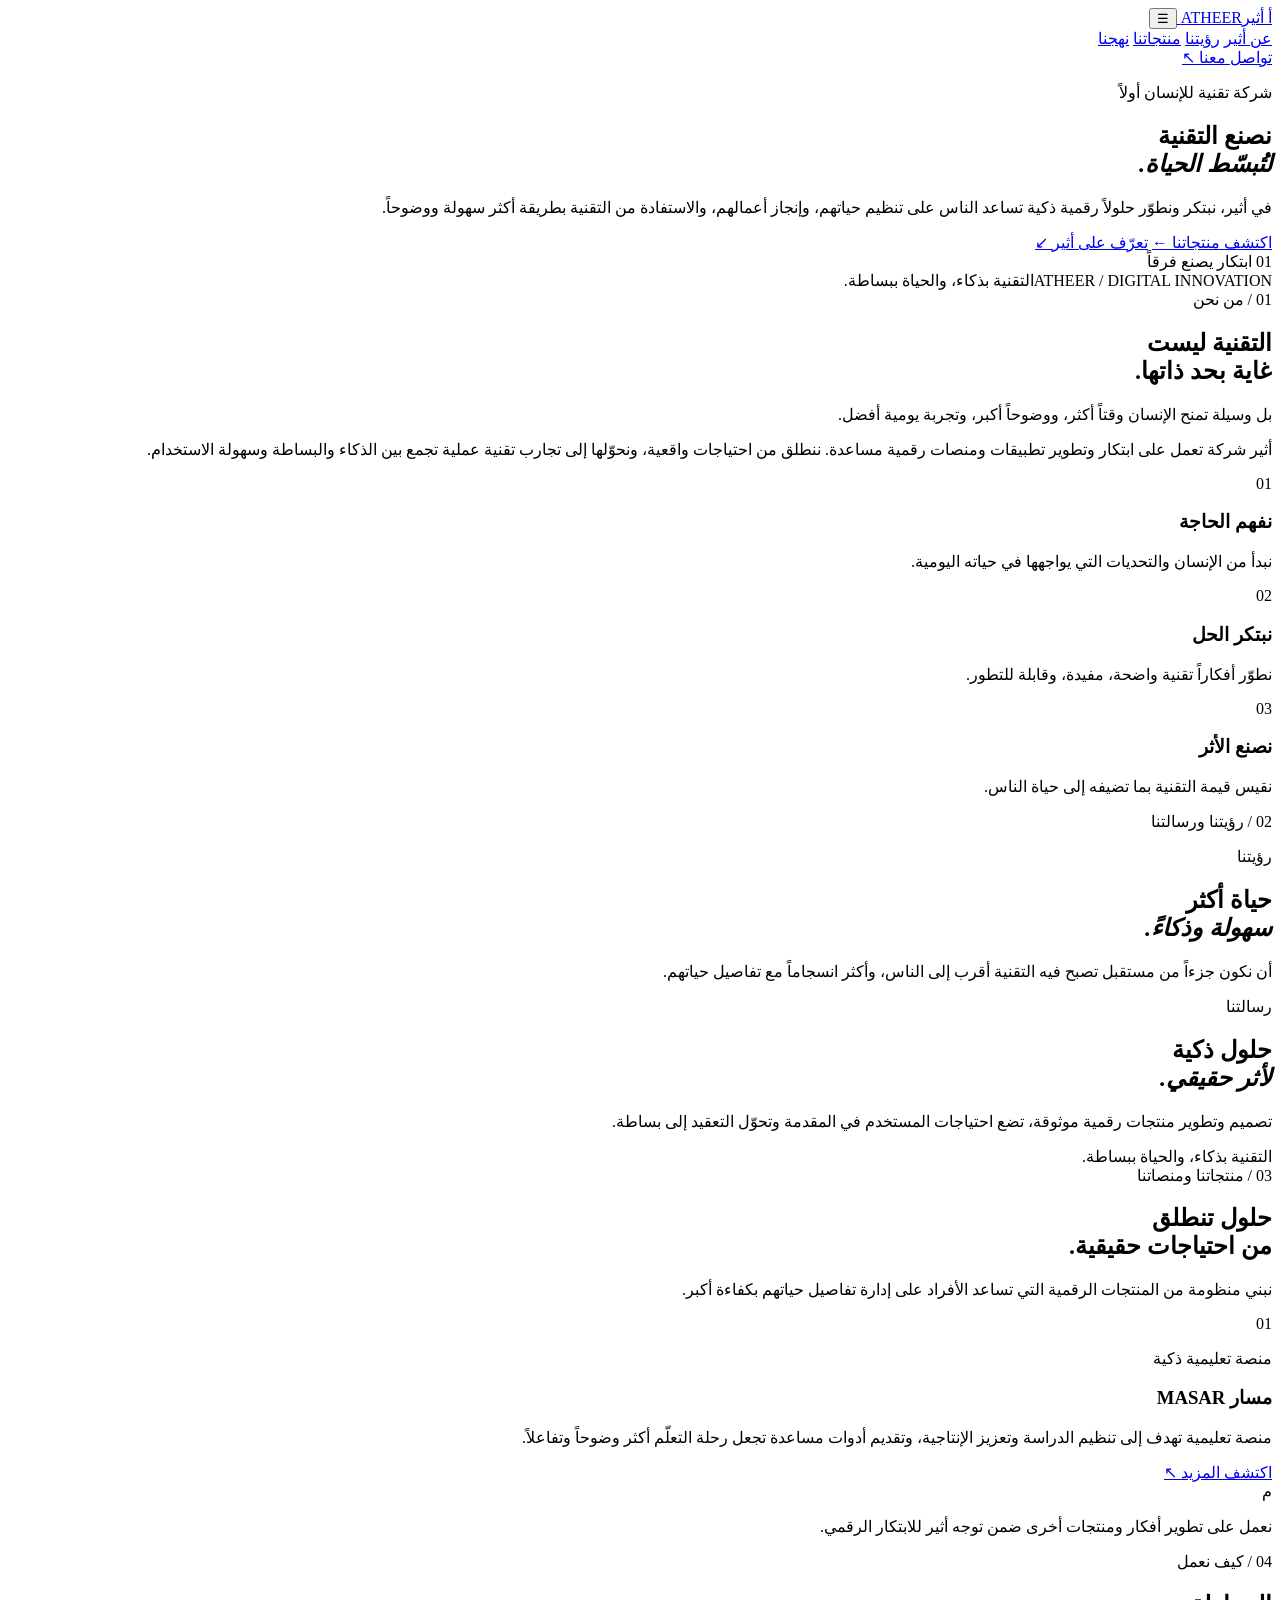
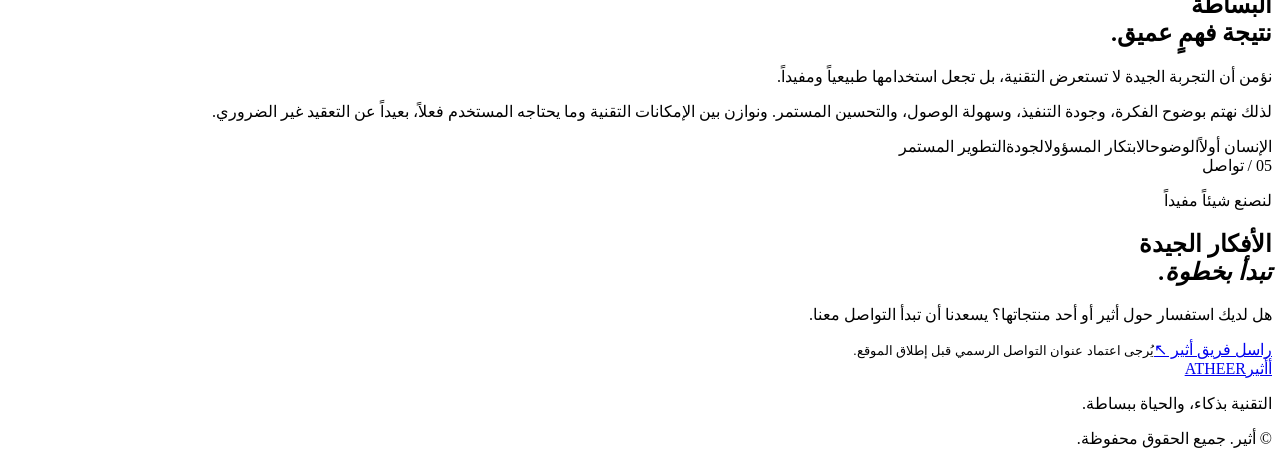
==== index.html @ 48181089 "إنشاء الموقع الرسمي الأولي لشركة أثير" ====
<!doctype html>
<html lang="ar" dir="rtl">
<head>
  <meta charset="utf-8">
  <meta name="viewport" content="width=device-width, initial-scale=1">
  <meta name="theme-color" content="#080808">
  <meta name="description" content="أثير — شركة تقنية تبتكر تطبيقات ومنصات ذكية تجعل الحياة اليومية أبسط وأكثر كفاءة.">
  <title>أثير | التقنية بذكاء، والحياة ببساطة</title>
  <link rel="preconnect" href="https://fonts.googleapis.com">
  <link rel="preconnect" href="https://fonts.gstatic.com" crossorigin>
  <link href="https://fonts.googleapis.com/css2?family=IBM+Plex+Sans+Arabic:wght@400;500;600;700&display=swap" rel="stylesheet">
  <link rel="stylesheet" href="styles.css">
</head>
<body>
  <header class="site-header">
    <a class="brand" href="#home" aria-label="أثير - الصفحة الرئيسية">
      <span class="brand-mark" aria-hidden="true">أ</span>
      <span class="brand-name">أثير<span>ATHEER</span></span>
    </a>
    <button class="menu-toggle" aria-label="فتح القائمة" aria-expanded="false">☰</button>
    <nav class="main-nav" aria-label="التنقل الرئيسي">
      <a href="#about">عن أثير</a>
      <a href="#vision">رؤيتنا</a>
      <a href="#products">منتجاتنا</a>
      <a href="#approach">نهجنا</a>
    </nav>
    <a class="header-link" href="#contact">تواصل معنا <span>↖</span></a>
  </header>

  <main>
    <section class="hero" id="home">
      <div class="hero-orbit orbit-one"></div><div class="hero-orbit orbit-two"></div>
      <div class="hero-content">
        <p class="eyebrow"><span></span> شركة تقنية للإنسان أولاً</p>
        <h1>نصنع التقنية<br><em>لتُبسّط الحياة.</em></h1>
        <p class="hero-copy">في أثير، نبتكر ونطوّر حلولاً رقمية ذكية تساعد الناس على تنظيم حياتهم، وإنجاز أعمالهم، والاستفادة من التقنية بطريقة أكثر سهولة ووضوحاً.</p>
        <div class="hero-actions">
          <a class="button button-gold" href="#products">اكتشف منتجاتنا <span>←</span></a>
          <a class="text-link" href="#about">تعرّف على أثير <span>↙</span></a>
        </div>
      </div>
      <div class="hero-side-note"><span>01</span><i></i> ابتكار يصنع فرقاً</div>
      <div class="hero-bottom"><span>ATHEER / DIGITAL INNOVATION</span><span>التقنية بذكاء، والحياة ببساطة.</span></div>
    </section>

    <section class="intro section" id="about">
      <div class="section-kicker">01 / من نحن</div>
      <div class="intro-grid">
        <h2>التقنية ليست<br>غاية بحد ذاتها.</h2>
        <div class="intro-text">
          <p class="lead">بل وسيلة تمنح الإنسان وقتاً أكثر، ووضوحاً أكبر، وتجربة يومية أفضل.</p>
          <p>أثير شركة تعمل على ابتكار وتطوير تطبيقات ومنصات رقمية مساعدة. ننطلق من احتياجات واقعية، ونحوّلها إلى تجارب تقنية عملية تجمع بين الذكاء والبساطة وسهولة الاستخدام.</p>
        </div>
      </div>
      <div class="principles">
        <article><span>01</span><h3>نفهم الحاجة</h3><p>نبدأ من الإنسان والتحديات التي يواجهها في حياته اليومية.</p></article>
        <article><span>02</span><h3>نبتكر الحل</h3><p>نطوّر أفكاراً تقنية واضحة، مفيدة، وقابلة للتطور.</p></article>
        <article><span>03</span><h3>نصنع الأثر</h3><p>نقيس قيمة التقنية بما تضيفه إلى حياة الناس.</p></article>
      </div>
    </section>

    <section class="vision section" id="vision">
      <div class="section-kicker">02 / رؤيتنا ورسالتنا</div>
      <div class="vision-grid">
        <div><p class="gold-label">رؤيتنا</p><h2>حياة أكثر<br><em>سهولة وذكاءً.</em></h2><p>أن نكون جزءاً من مستقبل تصبح فيه التقنية أقرب إلى الناس، وأكثر انسجاماً مع تفاصيل حياتهم.</p></div>
        <div class="vision-divider"></div>
        <div><p class="gold-label">رسالتنا</p><h2>حلول ذكية<br><em>لأثر حقيقي.</em></h2><p>تصميم وتطوير منتجات رقمية موثوقة، تضع احتياجات المستخدم في المقدمة وتحوّل التعقيد إلى بساطة.</p></div>
      </div>
      <div class="manifesto">التقنية بذكاء، <span>والحياة ببساطة.</span></div>
    </section>

    <section class="products section" id="products">
      <div class="section-kicker">03 / منتجاتنا ومنصاتنا</div>
      <div class="products-heading"><h2>حلول تنطلق<br>من احتياجات حقيقية.</h2><p>نبني منظومة من المنتجات الرقمية التي تساعد الأفراد على إدارة تفاصيل حياتهم بكفاءة أكبر.</p></div>
      <article class="product-card">
        <div class="product-number">01</div>
        <div class="product-main"><p class="gold-label">منصة تعليمية ذكية</p><h3>مسار <span>MASAR</span></h3><p>منصة تعليمية تهدف إلى تنظيم الدراسة وتعزيز الإنتاجية، وتقديم أدوات مساعدة تجعل رحلة التعلّم أكثر وضوحاً وتفاعلاً.</p><a href="#contact" class="product-link">اكتشف المزيد <span>↖</span></a></div>
        <div class="product-symbol" aria-hidden="true"><span>م</span><i></i></div>
      </article>
      <p class="products-note">نعمل على تطوير أفكار ومنتجات أخرى ضمن توجه أثير للابتكار الرقمي.</p>
    </section>

    <section class="approach section" id="approach">
      <div class="section-kicker">04 / كيف نعمل</div>
      <div class="approach-grid"><h2>البساطة<br>نتيجة فهمٍ عميق.</h2><div><p class="lead">نؤمن أن التجربة الجيدة لا تستعرض التقنية، بل تجعل استخدامها طبيعياً ومفيداً.</p><p>لذلك نهتم بوضوح الفكرة، وجودة التنفيذ، وسهولة الوصول، والتحسين المستمر. ونوازن بين الإمكانات التقنية وما يحتاجه المستخدم فعلاً، بعيداً عن التعقيد غير الضروري.</p></div></div>
      <div class="values"><span>الإنسان أولاً</span><span>الوضوح</span><span>الابتكار المسؤول</span><span>الجودة</span><span>التطوير المستمر</span></div>
    </section>

    <section class="contact section" id="contact">
      <div class="section-kicker">05 / تواصل</div>
      <div class="contact-inner"><p class="gold-label">لنصنع شيئاً مفيداً</p><h2>الأفكار الجيدة<br><em>تبدأ بخطوة.</em></h2><p>هل لديك استفسار حول أثير أو أحد منتجاتها؟ يسعدنا أن تبدأ التواصل معنا.</p><a class="button button-gold" href="mailto:contact@atheer.tech">راسل فريق أثير <span>↖</span></a><small>يُرجى اعتماد عنوان التواصل الرسمي قبل إطلاق الموقع.</small></div>
    </section>
  </main>

  <footer class="site-footer"><a class="brand" href="#home"><span class="brand-mark">أ</span><span class="brand-name">أثير<span>ATHEER</span></span></a><p>التقنية بذكاء، والحياة ببساطة.</p><span class="copyright">© <span id="year"></span> أثير. جميع الحقوق محفوظة.</span></footer>
  <script src="script.js"></script>
</body>
</html>
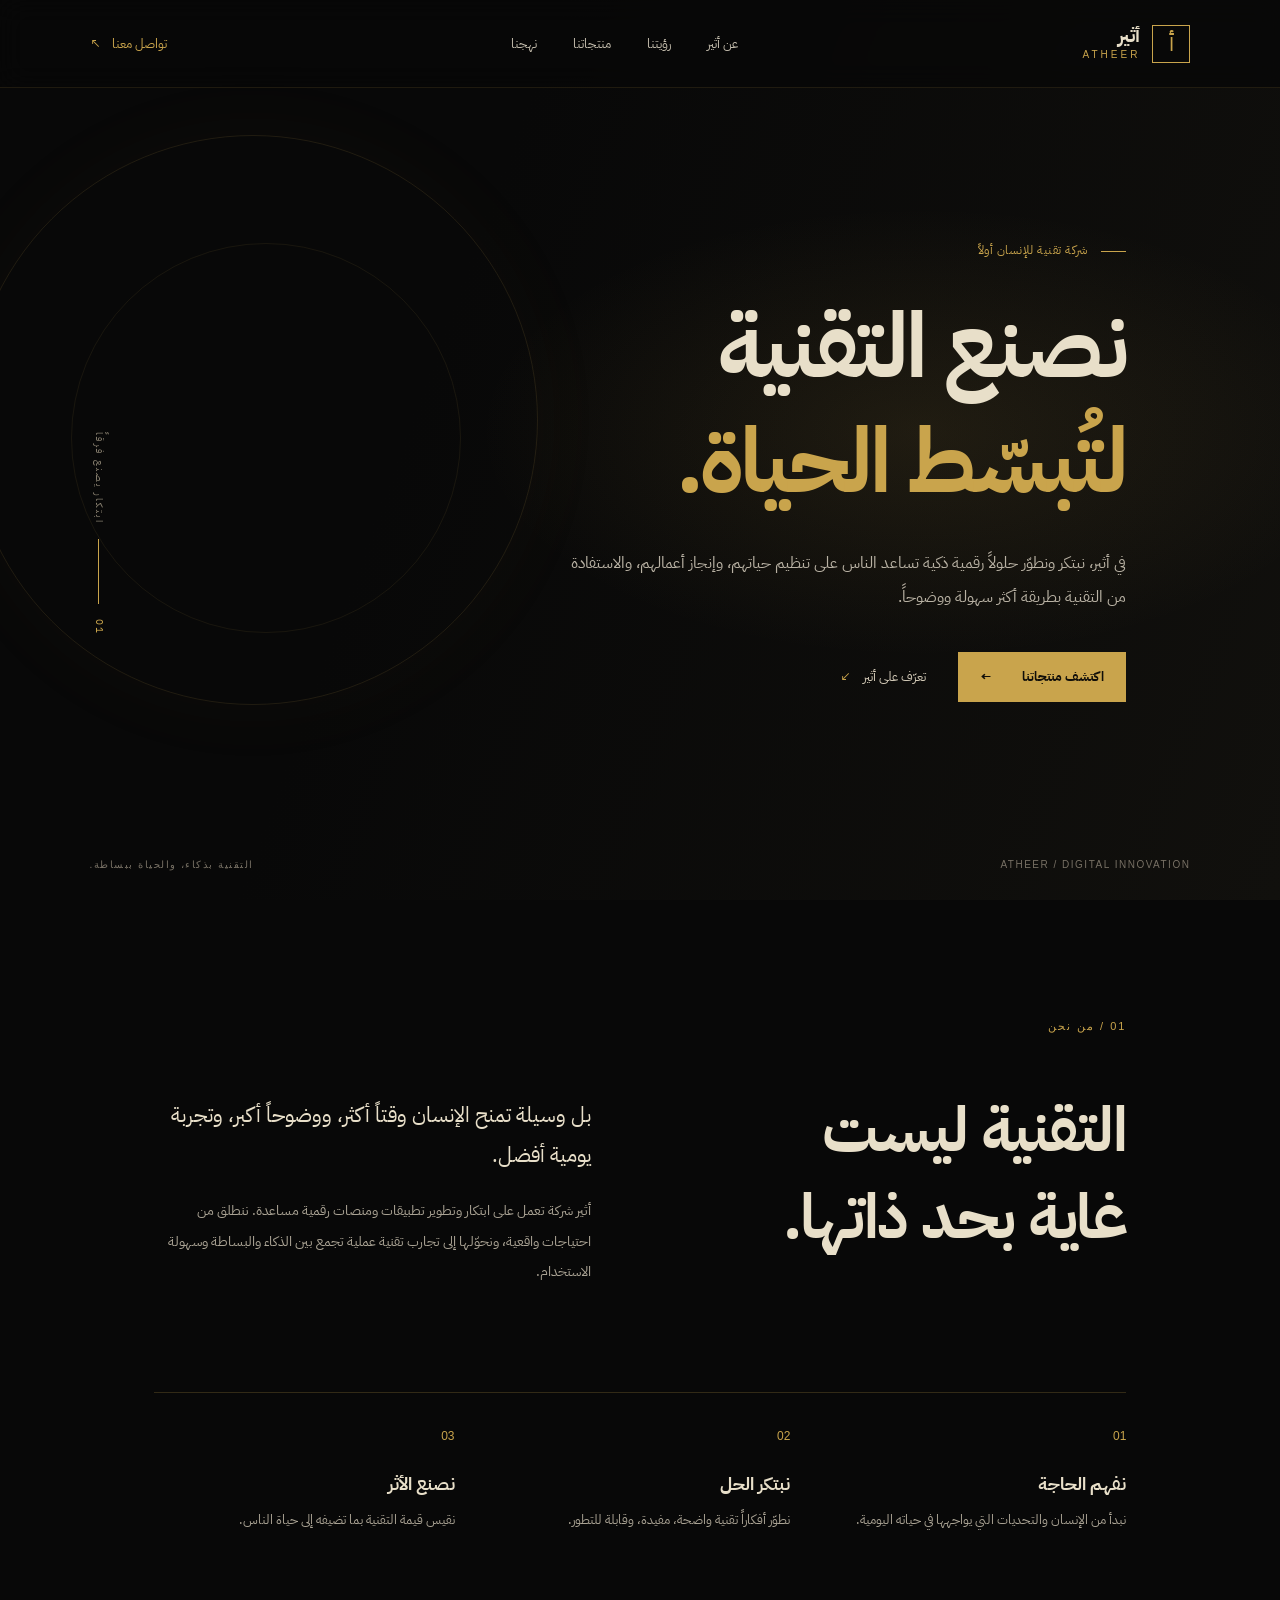
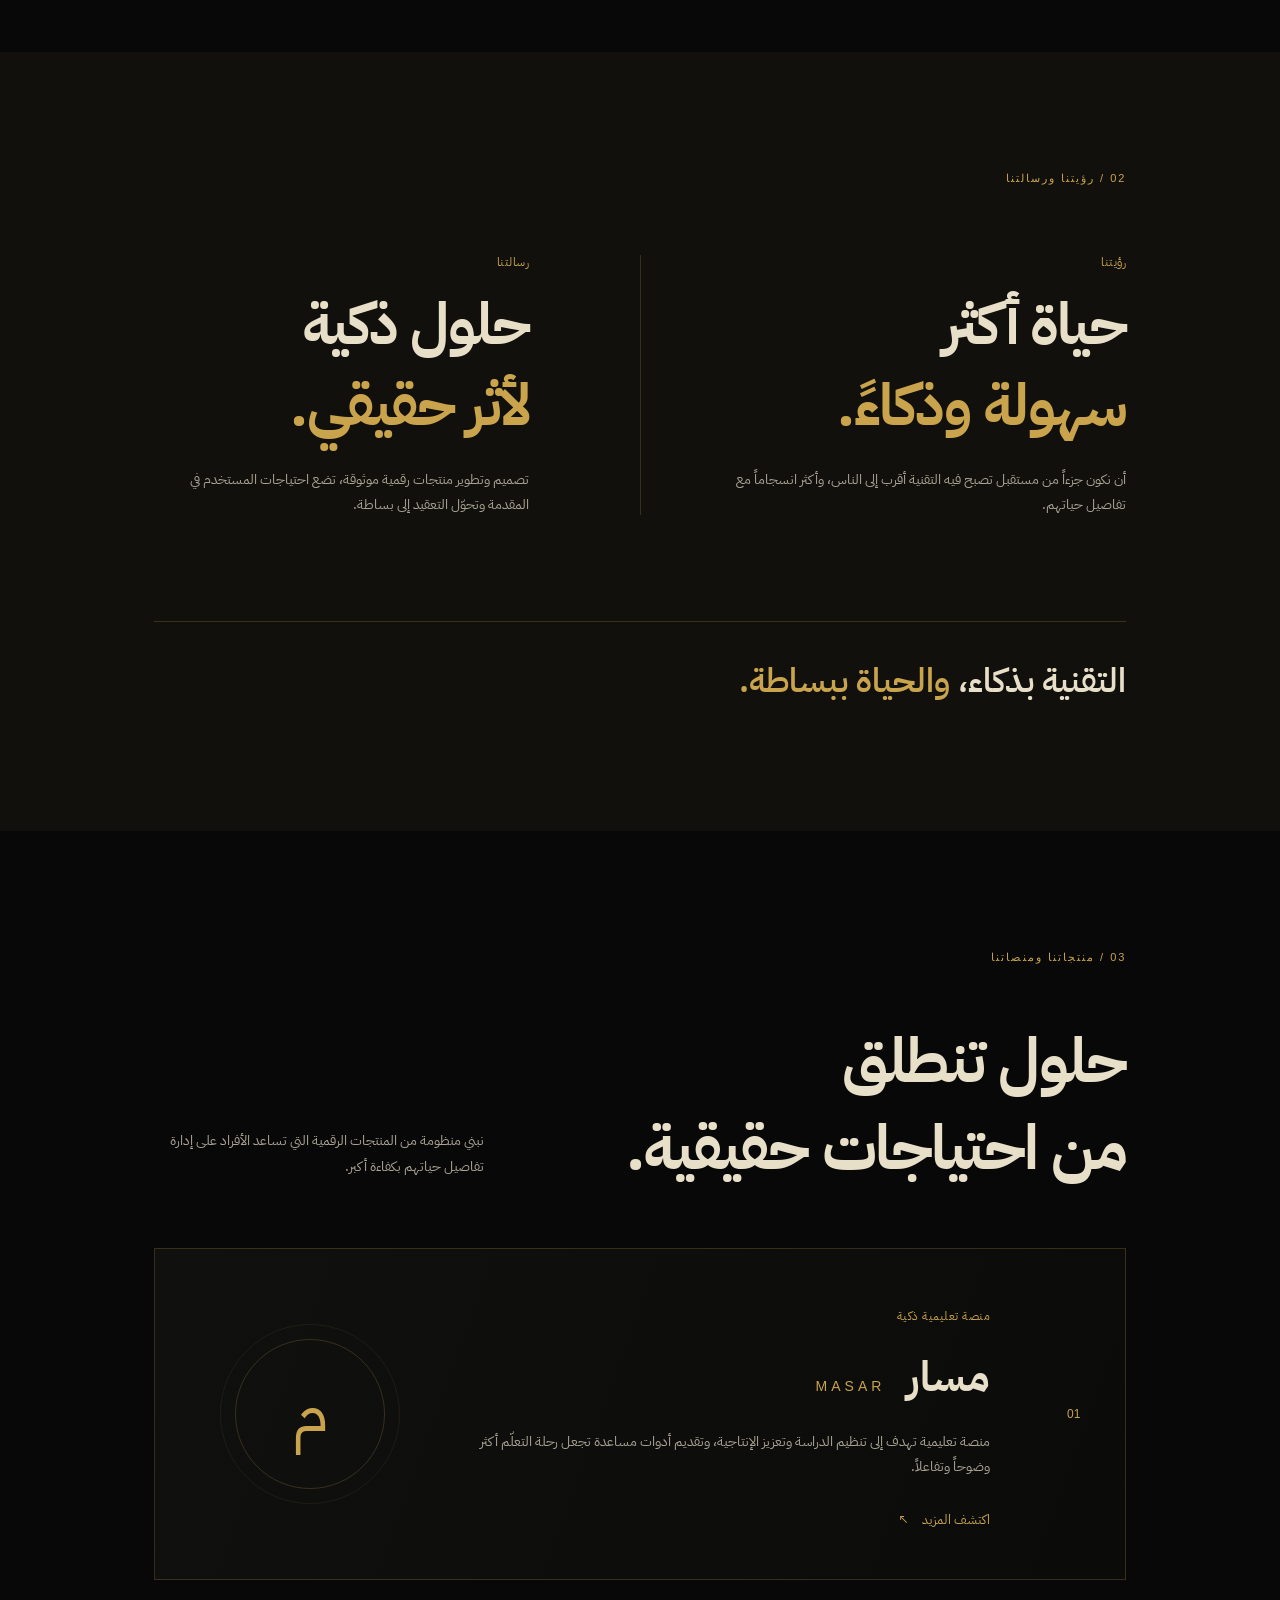
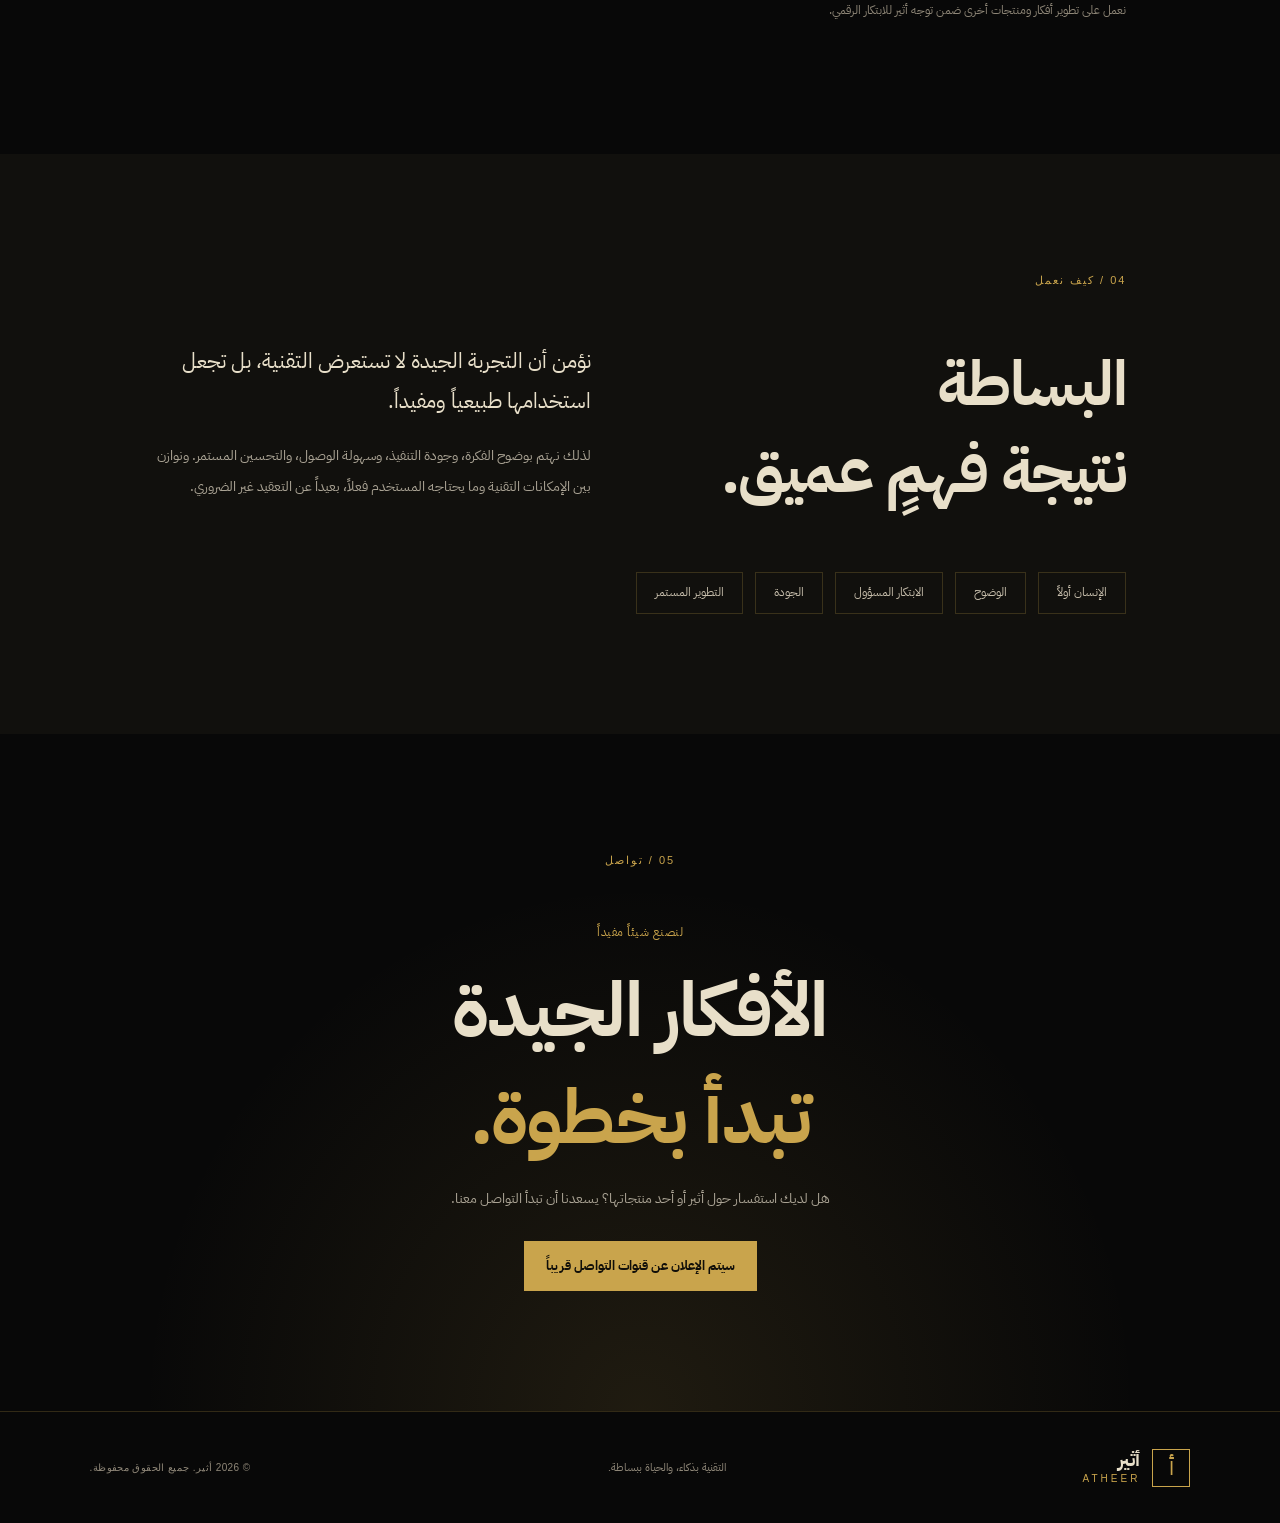
==== commit 5d3b7ec6: "إزالة عنوان تواصل غير معتمد من صفحة أثير" ====
--- a/index.html
+++ b/index.html
@@ -88,7 +88,7 @@
 
     <section class="contact section" id="contact">
       <div class="section-kicker">05 / تواصل</div>
-      <div class="contact-inner"><p class="gold-label">لنصنع شيئاً مفيداً</p><h2>الأفكار الجيدة<br><em>تبدأ بخطوة.</em></h2><p>هل لديك استفسار حول أثير أو أحد منتجاتها؟ يسعدنا أن تبدأ التواصل معنا.</p><a class="button button-gold" href="mailto:contact@atheer.tech">راسل فريق أثير <span>↖</span></a><small>يُرجى اعتماد عنوان التواصل الرسمي قبل إطلاق الموقع.</small></div>
+      <div class="contact-inner"><p class="gold-label">لنصنع شيئاً مفيداً</p><h2>الأفكار الجيدة<br><em>تبدأ بخطوة.</em></h2><p>هل لديك استفسار حول أثير أو أحد منتجاتها؟ يسعدنا أن تبدأ التواصل معنا.</p><span class="button button-gold contact-disabled">سيتم الإعلان عن قنوات التواصل قريباً</span></div>
     </section>
   </main>
 
--- a/styles.css
+++ b/styles.css
@@ -0,0 +1 @@
+:root{--black:#080808;--panel:#10100f;--gold:#c9a44c;--gold-light:#e8d6a4;--ivory:#e8dfc9;--muted:#aaa394;--line:rgba(201,164,76,.22)}*{box-sizing:border-box}html{scroll-behavior:smooth;scroll-padding-top:90px}body{margin:0;background:var(--black);color:var(--ivory);font-family:"IBM Plex Sans Arabic",sans-serif;line-height:1.8}a{color:inherit;text-decoration:none}.site-header{height:88px;padding:0 7vw;display:flex;align-items:center;justify-content:space-between;border-bottom:1px solid rgba(201,164,76,.13);position:absolute;z-index:5;top:0;left:0;width:100%;background:rgba(8,8,8,.72);backdrop-filter:blur(14px)}.brand{display:flex;align-items:center;gap:12px}.brand-mark{width:38px;height:38px;border:1px solid var(--gold);color:var(--gold);display:grid;place-items:center;font-size:23px;line-height:1}.brand-name{font-size:19px;font-weight:700;line-height:1.2}.brand-name span{display:block;font:10px/1.5 Arial,sans-serif;letter-spacing:3px;color:var(--gold)}.main-nav{display:flex;gap:36px;color:#c4bdad;font-size:13px}.main-nav a:hover,.text-link:hover{color:var(--gold)}.header-link{font-size:13px;color:var(--gold)}.header-link span{margin-right:8px}.menu-toggle{display:none;background:none;border:0;color:var(--gold);font-size:24px}.hero{min-height:760px;height:100svh;max-height:1000px;position:relative;display:flex;align-items:center;padding:130px 12vw 100px;overflow:hidden;background:radial-gradient(ellipse at 72% 48%,rgba(201,164,76,.105),transparent 34%),linear-gradient(110deg,#080808 35%,#11100d 100%)}.hero-content{max-width:720px;position:relative;z-index:2}.eyebrow,.gold-label{color:var(--gold);font-size:12px;letter-spacing:.5px}.eyebrow span{display:inline-block;width:25px;height:1px;background:var(--gold);vertical-align:middle;margin-left:10px}.hero h1{font-size:clamp(54px,7vw,96px);line-height:1.28;letter-spacing:-3px;margin:28px 0}.hero h1 em,.vision h2 em,.contact h2 em{font-style:normal;color:var(--gold)}.hero-copy{font-size:16px;color:#b9b2a4;max-width:560px;line-height:2.1}.hero-actions{display:flex;align-items:center;gap:32px;margin-top:38px}.button{display:inline-flex;align-items:center;gap:30px;padding:13px 22px;font-size:13px}.button-gold{background:var(--gold);color:#100e09;font-weight:700}.button-gold:hover{background:var(--gold-light)}.text-link{font-size:13px;color:#d4cbb8}.text-link span{margin-right:9px;color:var(--gold)}.hero-orbit{position:absolute;border:1px solid rgba(201,164,76,.13);border-radius:50%;pointer-events:none}.orbit-one{width:570px;height:570px;right:58%;top:15%;box-shadow:0 0 90px rgba(201,164,76,.035)}.orbit-two{width:390px;height:390px;right:64%;top:27%;border-color:rgba(201,164,76,.09)}.hero-side-note{position:absolute;left:7vw;top:48%;writing-mode:vertical-rl;color:#857d6d;font-size:10px;letter-spacing:2px;display:flex;align-items:center;gap:15px}.hero-side-note span{color:var(--gold)}.hero-side-note i{height:65px;width:1px;background:var(--gold)}.hero-bottom{position:absolute;bottom:30px;left:7vw;right:7vw;display:flex;justify-content:space-between;color:#777064;font:10px Arial,sans-serif;letter-spacing:1.5px}.section{padding:120px 12vw}.section-kicker{color:var(--gold);font:11px Arial,sans-serif;letter-spacing:2px;margin-bottom:55px}.intro-grid,.approach-grid{display:grid;grid-template-columns:1fr 1fr;gap:10%;align-items:start}.section h2{font-size:clamp(38px,5vw,62px);line-height:1.4;letter-spacing:-1.5px;margin:0}.intro-text{padding-top:8px}.lead{font-size:21px;color:var(--ivory);line-height:1.9;margin:0 0 20px}.intro-text p:not(.lead),.approach-grid p:not(.lead){color:var(--muted);font-size:14px;line-height:2.2}.principles{display:grid;grid-template-columns:repeat(3,1fr);gap:35px;margin-top:90px;border-top:1px solid var(--line);padding-top:28px}.principles article span,.product-number{font:12px Arial;color:var(--gold)}.principles h3{font-size:18px;margin:18px 0 8px}.principles p{font-size:13px;color:var(--muted);margin:0}.vision{background:#11100d;position:relative}.vision-grid{display:grid;grid-template-columns:1fr 1px 1fr;gap:8%;align-items:center}.vision-grid>div:last-child{padding-right:8%}.vision h2{font-size:clamp(38px,4.5vw,58px);margin:12px 0 20px}.vision-grid p:not(.gold-label){font-size:14px;color:var(--muted);max-width:390px}.vision-divider{height:260px;background:var(--line)}.manifesto{margin-top:90px;border-top:1px solid var(--line);padding-top:28px;font-size:clamp(22px,3vw,34px);font-weight:600}.manifesto span{color:var(--gold)}.products-heading{display:flex;justify-content:space-between;align-items:end;margin-bottom:55px;gap:30px}.products-heading p{max-width:330px;color:var(--muted);font-size:14px}.product-card{display:grid;grid-template-columns:90px 1fr 220px;align-items:center;min-height:300px;padding:45px;border:1px solid var(--line);background:linear-gradient(110deg,#10100f,#0b0b0a)}.product-main h3{font-size:42px;margin:0 0 10px}.product-main h3 span{font:14px Arial;color:var(--gold);letter-spacing:4px;margin-right:12px}.product-main>p:not(.gold-label){max-width:520px;color:var(--muted);font-size:14px}.product-link{display:inline-block;color:var(--gold);font-size:13px;margin-top:15px}.product-link span{margin-right:10px}.product-symbol{height:150px;width:150px;border:1px solid var(--line);border-radius:50%;display:grid;place-items:center;position:relative;color:var(--gold);font-size:65px;margin:auto}.product-symbol i{position:absolute;width:180px;height:180px;border:1px solid rgba(201,164,76,.09);border-radius:50%}.products-note{font-size:12px;color:#8f8778;margin-top:20px}.approach{background:#11100d}.values{display:flex;flex-wrap:wrap;gap:12px;margin-top:55px}.values span{border:1px solid var(--line);padding:9px 18px;color:#c6bdab;font-size:12px}.contact{background:radial-gradient(ellipse at 50% 100%,rgba(201,164,76,.12),transparent 55%);text-align:center}.contact-inner{max-width:650px;margin:auto}.contact h2{font-size:clamp(48px,6vw,76px);margin:15px 0}.contact-inner>p:not(.gold-label){color:var(--muted);font-size:14px;margin:15px auto 30px}.contact small{display:block;color:#766e60;font-size:10px;margin-top:14px}.site-footer{padding:35px 7vw;display:flex;align-items:center;justify-content:space-between;border-top:1px solid var(--line);color:#8f8778;font-size:11px}.site-footer .brand{color:var(--ivory)}.copyright{font:10px Arial;letter-spacing:.4px}@media(max-width:800px){.site-header{height:72px;padding:0 6vw}.menu-toggle{display:block;order:3}.main-nav{display:none;position:absolute;top:72px;right:0;left:0;background:#0d0c0a;padding:22px 7vw;flex-direction:column;gap:14px;border-bottom:1px solid var(--line)}.main-nav.open{display:flex}.header-link{margin-right:auto;margin-left:20px}.hero{min-height:720px;padding:120px 8vw 100px}.hero h1{font-size:clamp(49px,12vw,76px)}.hero-copy{font-size:14px}.orbit-one{right:35%;opacity:.6}.orbit-two{right:48%;opacity:.6}.hero-side-note{display:none}.section{padding:85px 8vw}.section-kicker{margin-bottom:35px}.intro-grid,.approach-grid{grid-template-columns:1fr;gap:25px}.principles{gap:18px;margin-top:55px}.vision-grid{grid-template-columns:1fr;gap:35px}.vision-divider{height:1px;width:100%}.vision-grid>div:last-child{padding:0}.manifesto{margin-top:55px}.products-heading{display:block}.products-heading p{margin-top:20px}.product-card{grid-template-columns:35px 1fr;padding:25px 18px;gap:10px}.product-symbol{display:none}.product-main h3{font-size:34px}.site-footer{flex-wrap:wrap;gap:18px}.site-footer>p{order:3;width:100%;margin:0}}@media(max-width:460px){.header-link{font-size:11px}.brand-name{font-size:16px}.hero-actions{gap:18px;flex-wrap:wrap}.button{gap:18px}.hero-bottom{font-size:8px}.principles{grid-template-columns:1fr;gap:25px}.principles article{display:grid;grid-template-columns:35px 1fr;column-gap:10px}.principles article span{grid-row:span 2}.principles h3{margin:0}.principles p{grid-column:2}.section h2{font-size:40px}.product-card{grid-template-columns:25px 1fr}.product-main h3 span{font-size:11px;letter-spacing:2px}}
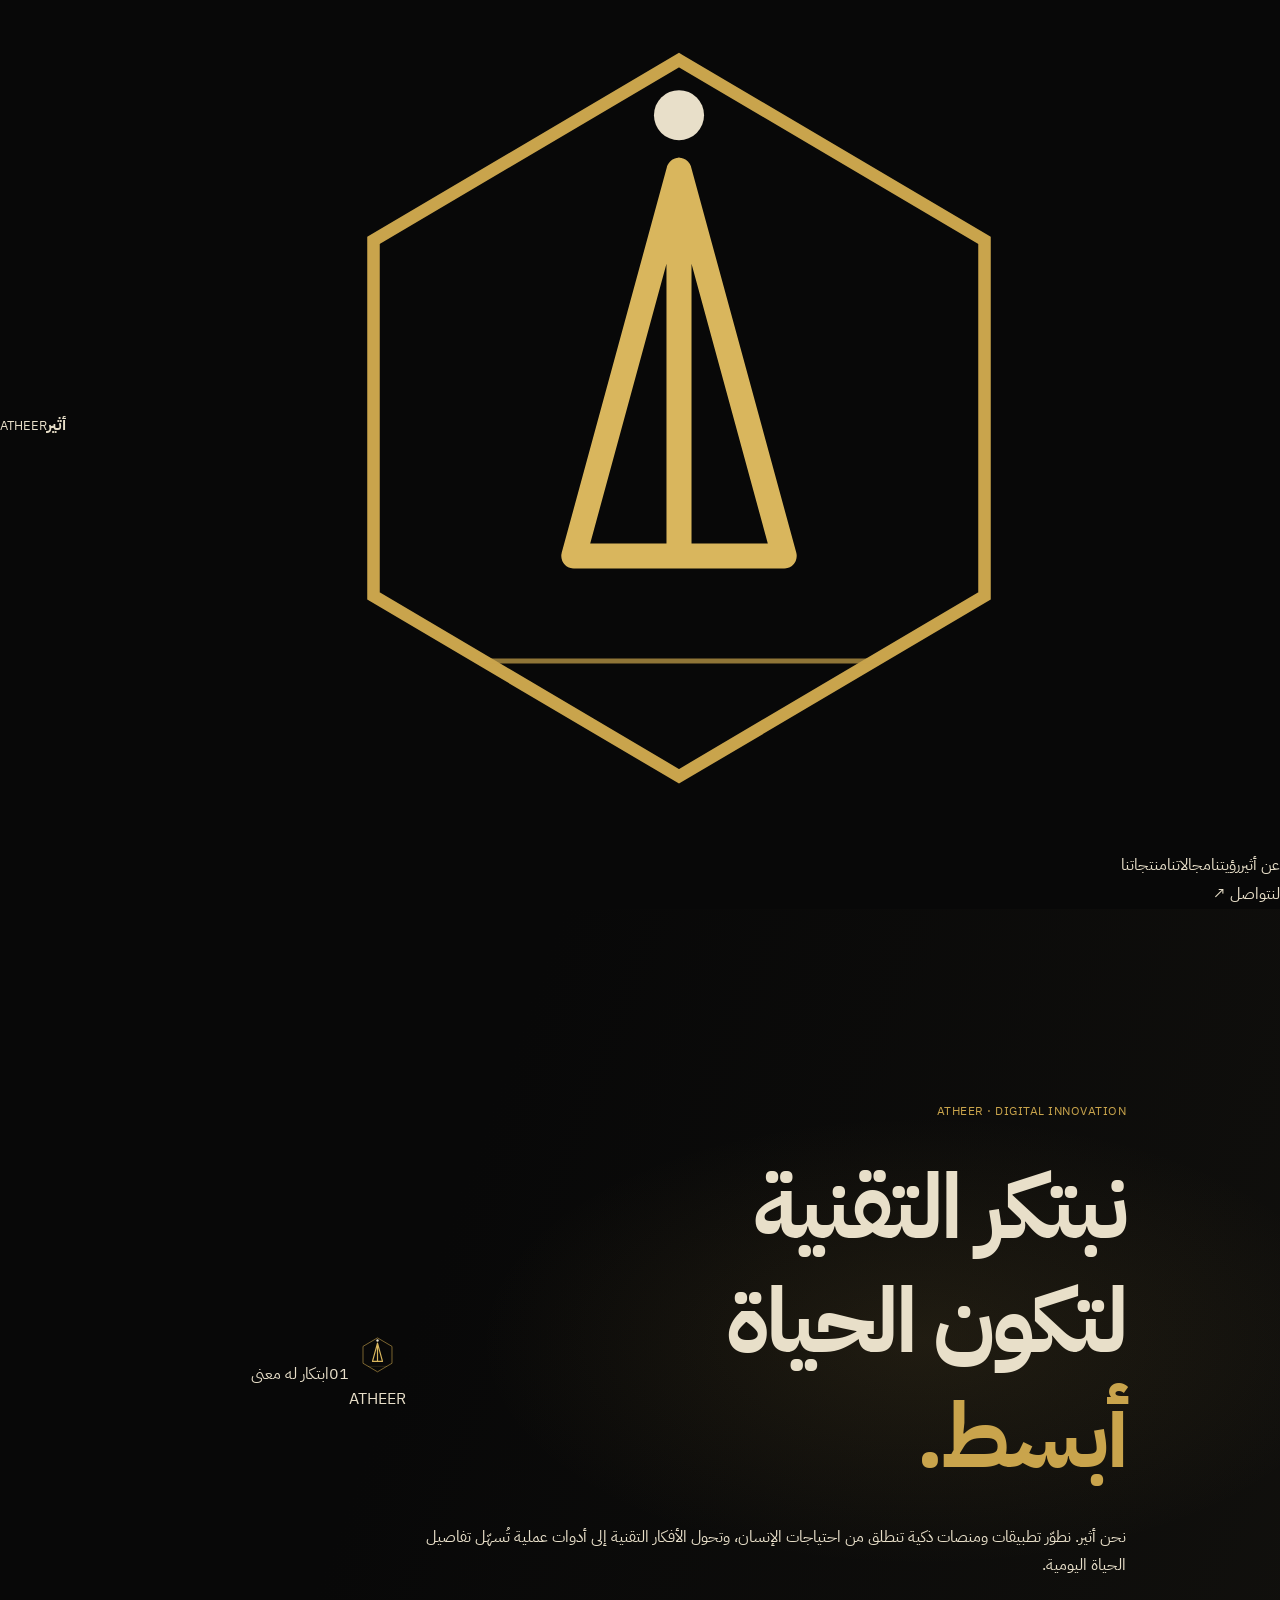
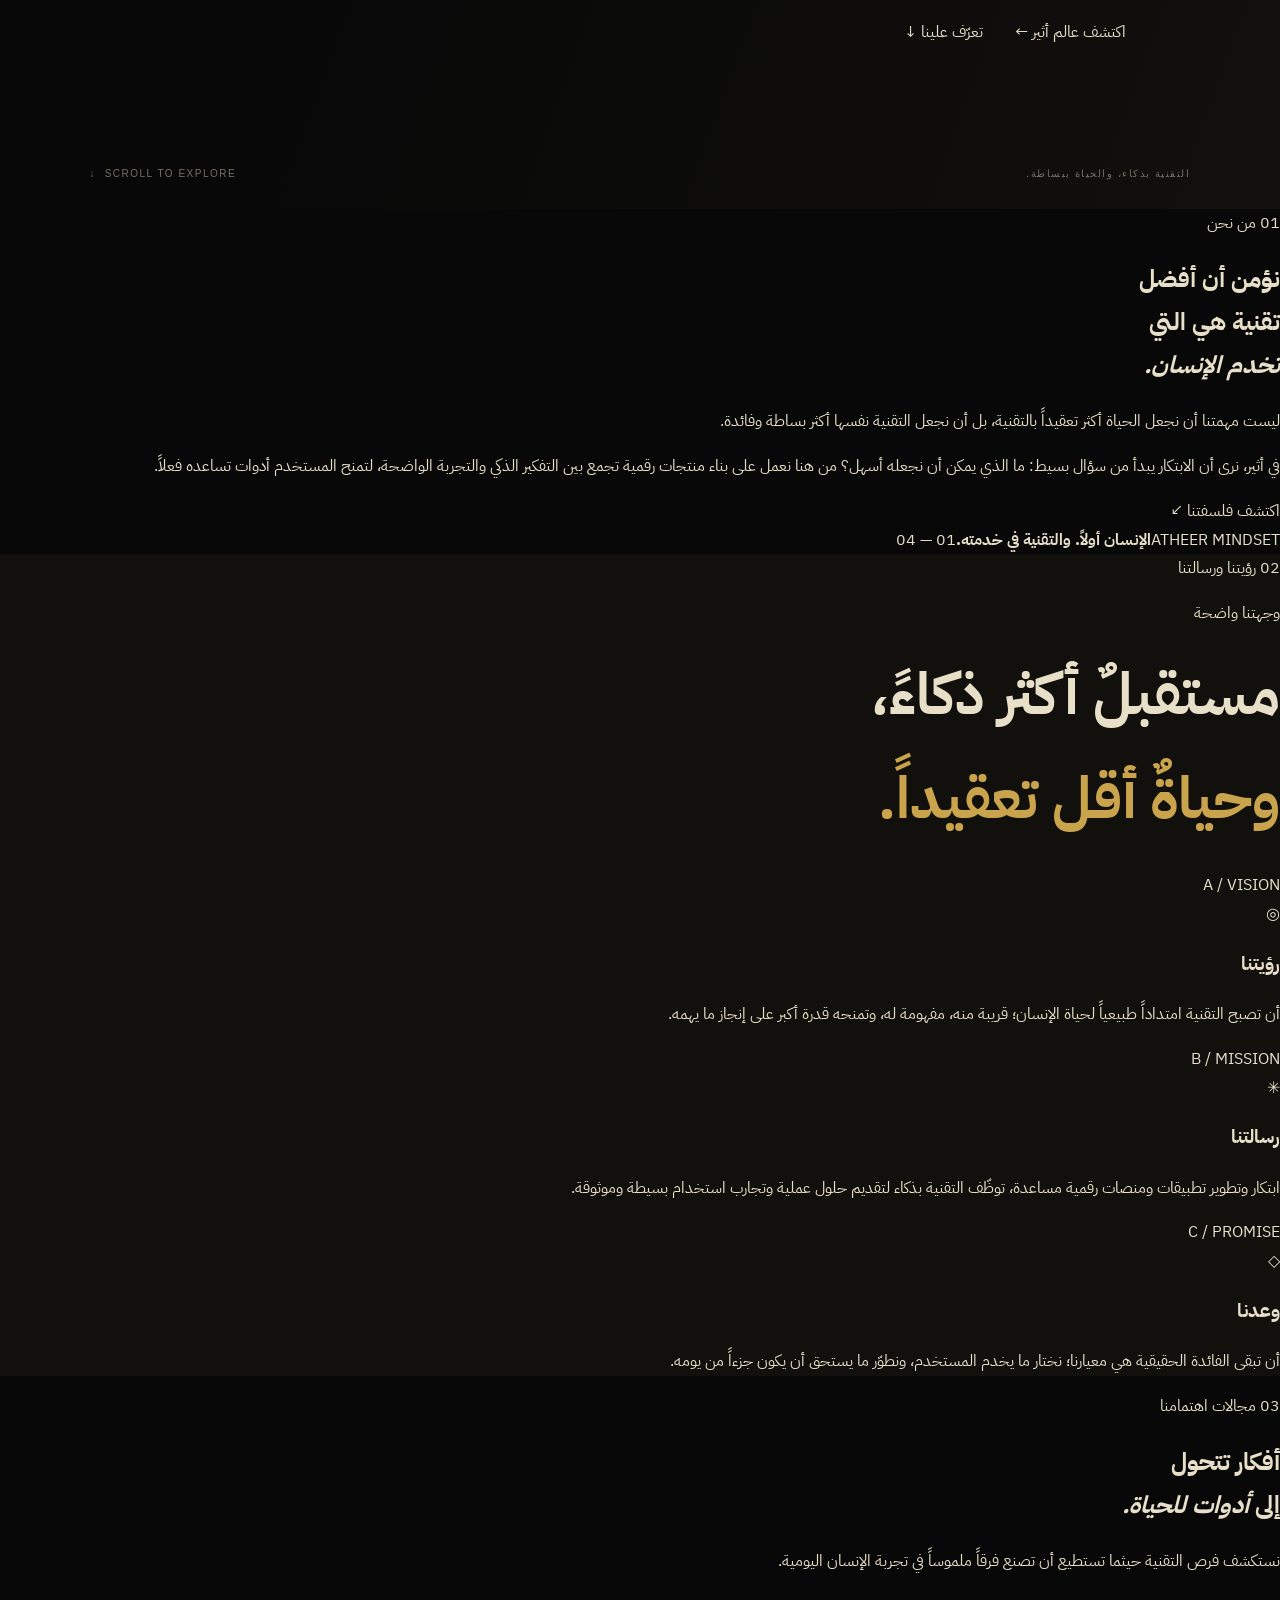
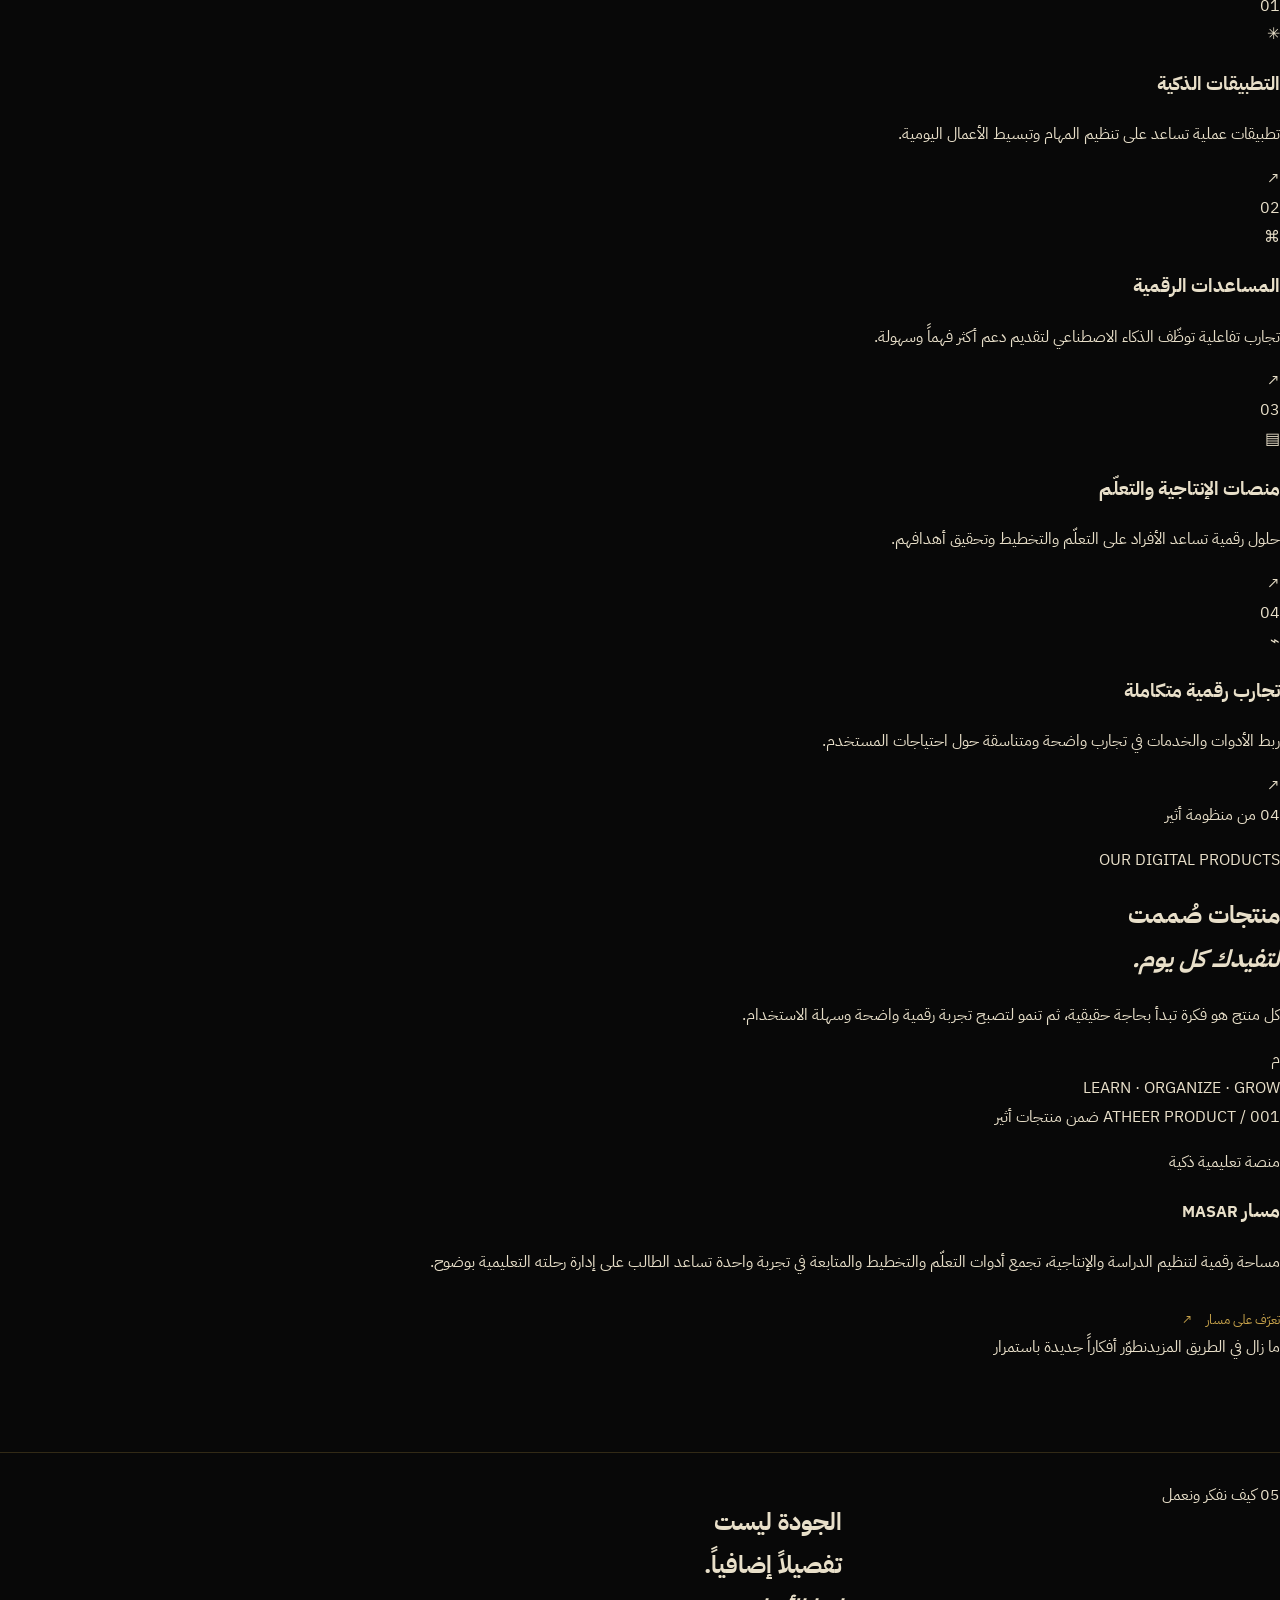
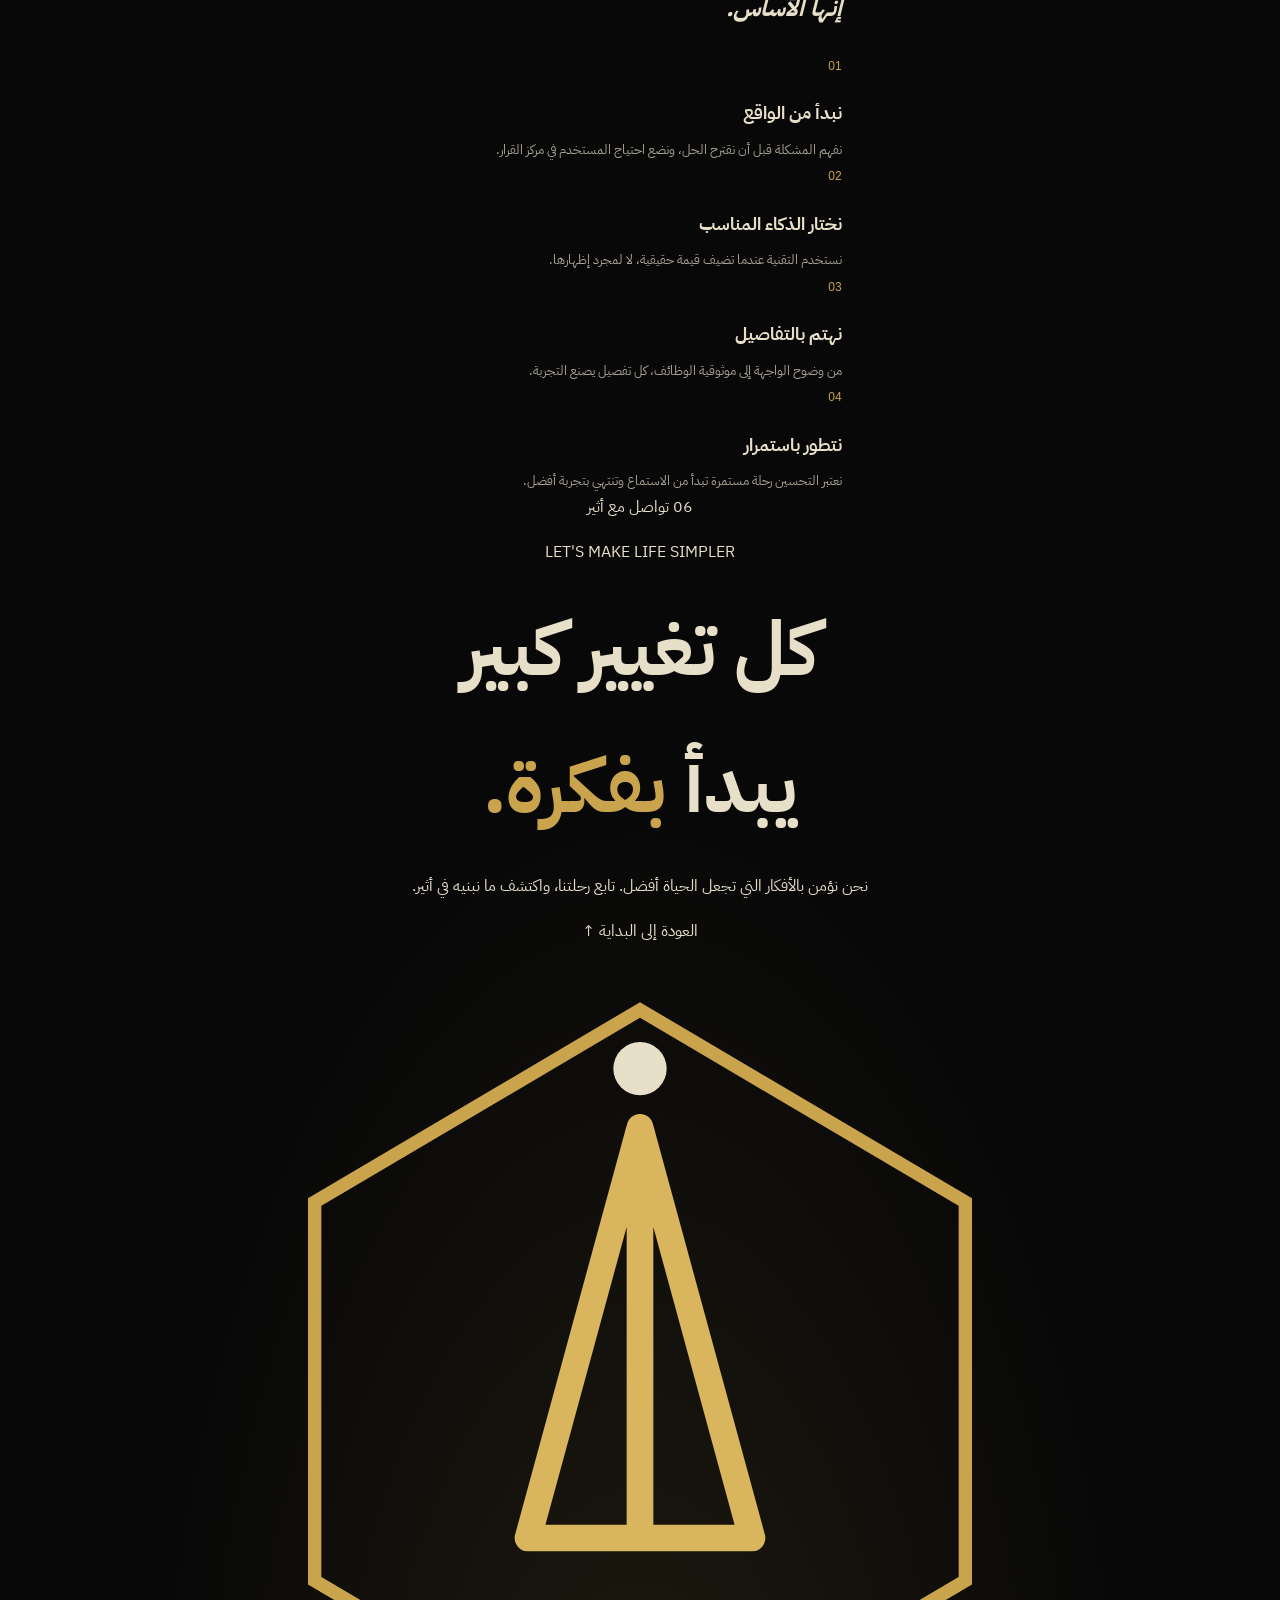
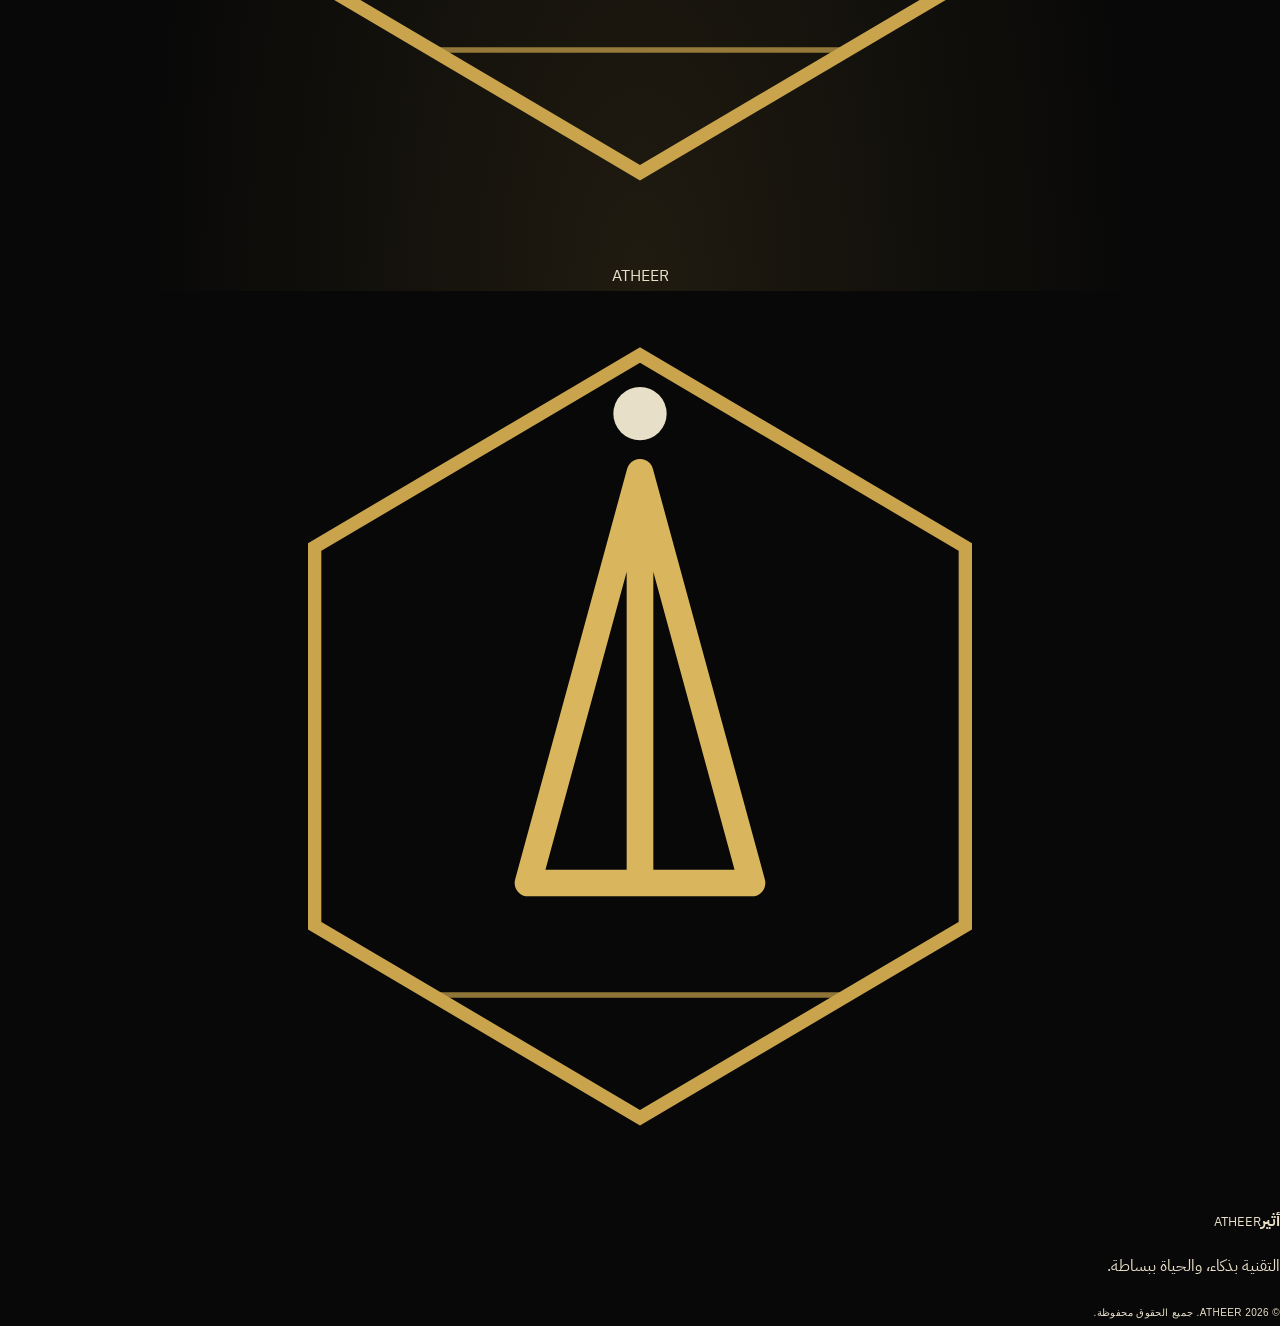
==== commit e6a1e698: "إعادة تصميم موقع أثير واعتماد الشعار الهندسي الرسمي" ====
--- a/index.html
+++ b/index.html
@@ -1,98 +1,94 @@
 <!doctype html>
 <html lang="ar" dir="rtl">
 <head>
-  <meta charset="utf-8">
-  <meta name="viewport" content="width=device-width, initial-scale=1">
-  <meta name="theme-color" content="#080808">
-  <meta name="description" content="أثير — شركة تقنية تبتكر تطبيقات ومنصات ذكية تجعل الحياة اليومية أبسط وأكثر كفاءة.">
-  <title>أثير | التقنية بذكاء، والحياة ببساطة</title>
-  <link rel="preconnect" href="https://fonts.googleapis.com">
-  <link rel="preconnect" href="https://fonts.gstatic.com" crossorigin>
-  <link href="https://fonts.googleapis.com/css2?family=IBM+Plex+Sans+Arabic:wght@400;500;600;700&display=swap" rel="stylesheet">
-  <link rel="stylesheet" href="styles.css">
+<meta charset="utf-8"><meta name="viewport" content="width=device-width,initial-scale=1">
+<meta name="theme-color" content="#080808">
+<meta name="description" content="أثير — نبتكر تطبيقات ومنصات ذكية تجعل تفاصيل الحياة اليومية أبسط. التقنية بذكاء، والحياة ببساطة.">
+<meta property="og:title" content="أثير | التقنية بذكاء، والحياة ببساطة">
+<meta property="og:description" content="نبتكر التقنية لتكون أقرب إلى الإنسان وأكثر فائدة في حياته اليومية.">
+<title>أثير | ATHEER — التقنية بذكاء، والحياة ببساطة</title>
+<link rel="preconnect" href="https://fonts.googleapis.com"><link rel="preconnect" href="https://fonts.gstatic.com" crossorigin>
+<link href="https://fonts.googleapis.com/css2?family=IBM+Plex+Sans+Arabic:wght@400;500;600;700&family=Manrope:wght@400;500;600;700;800&display=swap" rel="stylesheet">
+<link rel="stylesheet" href="styles.css">
 </head>
 <body>
-  <header class="site-header">
-    <a class="brand" href="#home" aria-label="أثير - الصفحة الرئيسية">
-      <span class="brand-mark" aria-hidden="true">أ</span>
-      <span class="brand-name">أثير<span>ATHEER</span></span>
-    </a>
-    <button class="menu-toggle" aria-label="فتح القائمة" aria-expanded="false">☰</button>
-    <nav class="main-nav" aria-label="التنقل الرئيسي">
-      <a href="#about">عن أثير</a>
-      <a href="#vision">رؤيتنا</a>
-      <a href="#products">منتجاتنا</a>
-      <a href="#approach">نهجنا</a>
-    </nav>
-    <a class="header-link" href="#contact">تواصل معنا <span>↖</span></a>
-  </header>
+<div class="topline"></div>
+<header class="header" id="top">
+  <a class="brand" href="#top" aria-label="أثير - الرئيسية"><svg class="brand-symbol" viewBox="0 0 240 170" role="img" aria-label="شعار أثير الهندسي"><path d="M120 12 L181 48 L181 119 L120 155 L59 119 L59 48 Z" fill="none" stroke="#C9A44C" stroke-width="2.5"/><path d="M120 34 L120 111 M99 111 L120 34 L141 111 M99 111 L141 111" fill="none" stroke="#D9B65D" stroke-width="5" stroke-linecap="round" stroke-linejoin="round"/><circle cx="120" cy="23" r="5" fill="#E8DFC9"/><path d="M80 132 L160 132" fill="none" stroke="#C9A44C" stroke-width="1" opacity=".7"/></svg><span class="brand-copy"><b>أثير</b><small>ATHEER</small></span></a>
+  <button class="menu-toggle" aria-label="فتح القائمة" aria-expanded="false"><span></span><span></span></button>
+  <nav class="nav" aria-label="القائمة الرئيسية"><a href="#about">عن أثير</a><a href="#vision">رؤيتنا</a><a href="#fields">مجالاتنا</a><a href="#products">منتجاتنا</a></nav>
+  <a class="header-cta" href="#contact">لنتواصل <span>↗</span></a>
+</header>
+<main>
+<section class="hero" id="home">
+ <div class="hero-grid"></div><div class="hero-glow"></div>
+ <div class="hero-content">
+  <div class="eyebrow"><i></i> ATHEER · DIGITAL INNOVATION</div>
+  <h1>نبتكر التقنية<br><span>لتكون الحياة</span><br><em>أبسط.</em></h1>
+  <p class="hero-description">نحن أثير. نطوّر تطبيقات ومنصات ذكية تنطلق من احتياجات الإنسان، وتحول الأفكار التقنية إلى أدوات عملية تُسهّل تفاصيل الحياة اليومية.</p>
+  <div class="hero-actions"><a class="btn-primary" href="#products">اكتشف عالم أثير <span>←</span></a><a class="btn-quiet" href="#about">تعرّف علينا <span>↓</span></a></div>
+ </div>
+ <div class="hero-emblem" aria-hidden="true"><div class="emblem-ring ring-a"></div><div class="emblem-ring ring-b"></div><div class="emblem-core"><svg class="brand-symbol" viewBox="0 0 240 170" role="img" aria-label="شعار أثير الهندسي"><path d="M120 12 L181 48 L181 119 L120 155 L59 119 L59 48 Z" fill="none" stroke="#C9A44C" stroke-width="2.5"/><path d="M120 34 L120 111 M99 111 L120 34 L141 111 M99 111 L141 111" fill="none" stroke="#D9B65D" stroke-width="5" stroke-linecap="round" stroke-linejoin="round"/><circle cx="120" cy="23" r="5" fill="#E8DFC9"/><path d="M80 132 L160 132" fill="none" stroke="#C9A44C" stroke-width="1" opacity=".7"/></svg><span>ATHEER</span></div><div class="orbit-dot dot-a"></div><div class="orbit-dot dot-b"></div></div>
+ <div class="hero-index"><span>01</span><i></i><span>ابتكار له معنى</span></div>
+ <div class="hero-bottom"><span>التقنية بذكاء، والحياة ببساطة.</span><span>SCROLL TO EXPLORE&nbsp; ↓</span></div>
+</section>
 
-  <main>
-    <section class="hero" id="home">
-      <div class="hero-orbit orbit-one"></div><div class="hero-orbit orbit-two"></div>
-      <div class="hero-content">
-        <p class="eyebrow"><span></span> شركة تقنية للإنسان أولاً</p>
-        <h1>نصنع التقنية<br><em>لتُبسّط الحياة.</em></h1>
-        <p class="hero-copy">في أثير، نبتكر ونطوّر حلولاً رقمية ذكية تساعد الناس على تنظيم حياتهم، وإنجاز أعمالهم، والاستفادة من التقنية بطريقة أكثر سهولة ووضوحاً.</p>
-        <div class="hero-actions">
-          <a class="button button-gold" href="#products">اكتشف منتجاتنا <span>←</span></a>
-          <a class="text-link" href="#about">تعرّف على أثير <span>↙</span></a>
-        </div>
-      </div>
-      <div class="hero-side-note"><span>01</span><i></i> ابتكار يصنع فرقاً</div>
-      <div class="hero-bottom"><span>ATHEER / DIGITAL INNOVATION</span><span>التقنية بذكاء، والحياة ببساطة.</span></div>
-    </section>
+<section class="intro section-pad" id="about">
+ <div class="section-label"><span>01</span><i></i> من نحن</div>
+ <div class="intro-layout">
+  <h2>نؤمن أن أفضل<br>تقنية هي التي<br><em>تخدم الإنسان.</em></h2>
+  <div class="intro-copy"><p class="large-copy">ليست مهمتنا أن نجعل الحياة أكثر تعقيداً بالتقنية، بل أن نجعل التقنية نفسها أكثر بساطة وفائدة.</p><p>في أثير، نرى أن الابتكار يبدأ من سؤال بسيط: ما الذي يمكن أن نجعله أسهل؟ من هنا نعمل على بناء منتجات رقمية تجمع بين التفكير الذكي والتجربة الواضحة، لتمنح المستخدم أدوات تساعده فعلاً.</p><a class="inline-link" href="#vision">اكتشف فلسفتنا <span>↙</span></a></div>
+ </div>
+ <div class="statement-strip"><span>ATHEER MINDSET</span><strong>الإنسان أولاً. <b>والتقنية في خدمته.</b></strong><span>01 — 04</span></div>
+</section>
 
-    <section class="intro section" id="about">
-      <div class="section-kicker">01 / من نحن</div>
-      <div class="intro-grid">
-        <h2>التقنية ليست<br>غاية بحد ذاتها.</h2>
-        <div class="intro-text">
-          <p class="lead">بل وسيلة تمنح الإنسان وقتاً أكثر، ووضوحاً أكبر، وتجربة يومية أفضل.</p>
-          <p>أثير شركة تعمل على ابتكار وتطوير تطبيقات ومنصات رقمية مساعدة. ننطلق من احتياجات واقعية، ونحوّلها إلى تجارب تقنية عملية تجمع بين الذكاء والبساطة وسهولة الاستخدام.</p>
-        </div>
-      </div>
-      <div class="principles">
-        <article><span>01</span><h3>نفهم الحاجة</h3><p>نبدأ من الإنسان والتحديات التي يواجهها في حياته اليومية.</p></article>
-        <article><span>02</span><h3>نبتكر الحل</h3><p>نطوّر أفكاراً تقنية واضحة، مفيدة، وقابلة للتطور.</p></article>
-        <article><span>03</span><h3>نصنع الأثر</h3><p>نقيس قيمة التقنية بما تضيفه إلى حياة الناس.</p></article>
-      </div>
-    </section>
+<section class="vision section-pad" id="vision">
+ <div class="section-label"><span>02</span><i></i> رؤيتنا ورسالتنا</div>
+ <div class="vision-heading"><p>وجهتنا واضحة</p><h2>مستقبلٌ أكثر ذكاءً،<br><em>وحياةٌ أقل تعقيداً.</em></h2></div>
+ <div class="vision-cards">
+  <article class="vision-card"><span class="card-index">A / VISION</span><div class="mini-symbol">◎</div><h3>رؤيتنا</h3><p>أن تصبح التقنية امتداداً طبيعياً لحياة الإنسان؛ قريبة منه، مفهومة له، وتمنحه قدرة أكبر على إنجاز ما يهمه.</p></article>
+  <article class="vision-card featured"><span class="card-index">B / MISSION</span><div class="mini-symbol">✳</div><h3>رسالتنا</h3><p>ابتكار وتطوير تطبيقات ومنصات رقمية مساعدة، توظّف التقنية بذكاء لتقديم حلول عملية وتجارب استخدام بسيطة وموثوقة.</p></article>
+  <article class="vision-card"><span class="card-index">C / PROMISE</span><div class="mini-symbol">◇</div><h3>وعدنا</h3><p>أن تبقى الفائدة الحقيقية هي معيارنا؛ نختار ما يخدم المستخدم، ونطوّر ما يستحق أن يكون جزءاً من يومه.</p></article>
+ </div>
+</section>
 
-    <section class="vision section" id="vision">
-      <div class="section-kicker">02 / رؤيتنا ورسالتنا</div>
-      <div class="vision-grid">
-        <div><p class="gold-label">رؤيتنا</p><h2>حياة أكثر<br><em>سهولة وذكاءً.</em></h2><p>أن نكون جزءاً من مستقبل تصبح فيه التقنية أقرب إلى الناس، وأكثر انسجاماً مع تفاصيل حياتهم.</p></div>
-        <div class="vision-divider"></div>
-        <div><p class="gold-label">رسالتنا</p><h2>حلول ذكية<br><em>لأثر حقيقي.</em></h2><p>تصميم وتطوير منتجات رقمية موثوقة، تضع احتياجات المستخدم في المقدمة وتحوّل التعقيد إلى بساطة.</p></div>
-      </div>
-      <div class="manifesto">التقنية بذكاء، <span>والحياة ببساطة.</span></div>
-    </section>
+<section class="fields section-pad" id="fields">
+ <div class="section-label"><span>03</span><i></i> مجالات اهتمامنا</div>
+ <div class="fields-head"><h2>أفكار تتحول<br>إلى <em>أدوات للحياة.</em></h2><p>نستكشف فرص التقنية حيثما تستطيع أن تصنع فرقاً ملموساً في تجربة الإنسان اليومية.</p></div>
+ <div class="field-list">
+  <article><span class="field-no">01</span><div class="field-icon">✳</div><div><h3>التطبيقات الذكية</h3><p>تطبيقات عملية تساعد على تنظيم المهام وتبسيط الأعمال اليومية.</p></div><span class="field-arrow">↗</span></article>
+  <article><span class="field-no">02</span><div class="field-icon">⌘</div><div><h3>المساعدات الرقمية</h3><p>تجارب تفاعلية توظّف الذكاء الاصطناعي لتقديم دعم أكثر فهماً وسهولة.</p></div><span class="field-arrow">↗</span></article>
+  <article><span class="field-no">03</span><div class="field-icon">▤</div><div><h3>منصات الإنتاجية والتعلّم</h3><p>حلول رقمية تساعد الأفراد على التعلّم والتخطيط وتحقيق أهدافهم.</p></div><span class="field-arrow">↗</span></article>
+  <article><span class="field-no">04</span><div class="field-icon">⌁</div><div><h3>تجارب رقمية متكاملة</h3><p>ربط الأدوات والخدمات في تجارب واضحة ومتناسقة حول احتياجات المستخدم.</p></div><span class="field-arrow">↗</span></article>
+ </div>
+</section>
 
-    <section class="products section" id="products">
-      <div class="section-kicker">03 / منتجاتنا ومنصاتنا</div>
-      <div class="products-heading"><h2>حلول تنطلق<br>من احتياجات حقيقية.</h2><p>نبني منظومة من المنتجات الرقمية التي تساعد الأفراد على إدارة تفاصيل حياتهم بكفاءة أكبر.</p></div>
-      <article class="product-card">
-        <div class="product-number">01</div>
-        <div class="product-main"><p class="gold-label">منصة تعليمية ذكية</p><h3>مسار <span>MASAR</span></h3><p>منصة تعليمية تهدف إلى تنظيم الدراسة وتعزيز الإنتاجية، وتقديم أدوات مساعدة تجعل رحلة التعلّم أكثر وضوحاً وتفاعلاً.</p><a href="#contact" class="product-link">اكتشف المزيد <span>↖</span></a></div>
-        <div class="product-symbol" aria-hidden="true"><span>م</span><i></i></div>
-      </article>
-      <p class="products-note">نعمل على تطوير أفكار ومنتجات أخرى ضمن توجه أثير للابتكار الرقمي.</p>
-    </section>
+<section class="products section-pad" id="products">
+ <div class="section-label"><span>04</span><i></i> من منظومة أثير</div>
+ <div class="products-head"><div><p class="gold-overline">OUR DIGITAL PRODUCTS</p><h2>منتجات صُممت<br><em>لتفيدك كل يوم.</em></h2></div><p>كل منتج هو فكرة تبدأ بحاجة حقيقية، ثم تنمو لتصبح تجربة رقمية واضحة وسهلة الاستخدام.</p></div>
+ <article class="masar-card">
+  <div class="masar-art"><div class="masar-grid"></div><div class="masar-orbit"></div><div class="masar-monogram">م</div><span class="art-caption">LEARN · ORGANIZE · GROW</span></div>
+  <div class="masar-info"><div class="product-topline"><span>ATHEER PRODUCT / 001</span><span class="product-status"><i></i> ضمن منتجات أثير</span></div><p class="gold-overline">منصة تعليمية ذكية</p><h3>مسار <small>MASAR</small></h3><p class="masar-description">مساحة رقمية لتنظيم الدراسة والإنتاجية، تجمع أدوات التعلّم والتخطيط والمتابعة في تجربة واحدة تساعد الطالب على إدارة رحلته التعليمية بوضوح.</p><a class="product-link" href="#contact">تعرّف على مسار <span>↗</span></a></div>
+ </article>
+ <div class="coming-line"><span>ما زال في الطريق المزيد</span><i></i><span>نطوّر أفكاراً جديدة باستمرار</span></div>
+</section>
 
-    <section class="approach section" id="approach">
-      <div class="section-kicker">04 / كيف نعمل</div>
-      <div class="approach-grid"><h2>البساطة<br>نتيجة فهمٍ عميق.</h2><div><p class="lead">نؤمن أن التجربة الجيدة لا تستعرض التقنية، بل تجعل استخدامها طبيعياً ومفيداً.</p><p>لذلك نهتم بوضوح الفكرة، وجودة التنفيذ، وسهولة الوصول، والتحسين المستمر. ونوازن بين الإمكانات التقنية وما يحتاجه المستخدم فعلاً، بعيداً عن التعقيد غير الضروري.</p></div></div>
-      <div class="values"><span>الإنسان أولاً</span><span>الوضوح</span><span>الابتكار المسؤول</span><span>الجودة</span><span>التطوير المستمر</span></div>
-    </section>
+<section class="principles section-pad" id="approach">
+ <div class="section-label"><span>05</span><i></i> كيف نفكر ونعمل</div>
+ <div class="principles-layout"><h2>الجودة ليست<br>تفصيلاً إضافياً.<br><em>إنها الأساس.</em></h2><div class="principle-items">
+  <article><span>01</span><div><h3>نبدأ من الواقع</h3><p>نفهم المشكلة قبل أن نقترح الحل، ونضع احتياج المستخدم في مركز القرار.</p></div></article>
+  <article><span>02</span><div><h3>نختار الذكاء المناسب</h3><p>نستخدم التقنية عندما تضيف قيمة حقيقية، لا لمجرد إظهارها.</p></div></article>
+  <article><span>03</span><div><h3>نهتم بالتفاصيل</h3><p>من وضوح الواجهة إلى موثوقية الوظائف، كل تفصيل يصنع التجربة.</p></div></article>
+  <article><span>04</span><div><h3>نتطور باستمرار</h3><p>نعتبر التحسين رحلة مستمرة تبدأ من الاستماع وتنتهي بتجربة أفضل.</p></div></article>
+ </div></div>
+</section>
 
-    <section class="contact section" id="contact">
-      <div class="section-kicker">05 / تواصل</div>
-      <div class="contact-inner"><p class="gold-label">لنصنع شيئاً مفيداً</p><h2>الأفكار الجيدة<br><em>تبدأ بخطوة.</em></h2><p>هل لديك استفسار حول أثير أو أحد منتجاتها؟ يسعدنا أن تبدأ التواصل معنا.</p><span class="button button-gold contact-disabled">سيتم الإعلان عن قنوات التواصل قريباً</span></div>
-    </section>
-  </main>
-
-  <footer class="site-footer"><a class="brand" href="#home"><span class="brand-mark">أ</span><span class="brand-name">أثير<span>ATHEER</span></span></a><p>التقنية بذكاء، والحياة ببساطة.</p><span class="copyright">© <span id="year"></span> أثير. جميع الحقوق محفوظة.</span></footer>
-  <script src="script.js"></script>
-</body>
-</html>+<section class="contact section-pad" id="contact">
+ <div class="contact-pattern"></div><div class="section-label"><span>06</span><i></i> تواصل مع أثير</div>
+ <div class="contact-content"><p class="gold-overline">LET'S MAKE LIFE SIMPLER</p><h2>كل تغيير كبير<br>يبدأ <em>بفكرة.</em></h2><p>نحن نؤمن بالأفكار التي تجعل الحياة أفضل. تابع رحلتنا، واكتشف ما نبنيه في أثير.</p><a class="btn-primary" href="#top">العودة إلى البداية <span>↑</span></a></div>
+ <div class="contact-signature"><svg class="brand-symbol" viewBox="0 0 240 170" role="img" aria-label="شعار أثير الهندسي"><path d="M120 12 L181 48 L181 119 L120 155 L59 119 L59 48 Z" fill="none" stroke="#C9A44C" stroke-width="2.5"/><path d="M120 34 L120 111 M99 111 L120 34 L141 111 M99 111 L141 111" fill="none" stroke="#D9B65D" stroke-width="5" stroke-linecap="round" stroke-linejoin="round"/><circle cx="120" cy="23" r="5" fill="#E8DFC9"/><path d="M80 132 L160 132" fill="none" stroke="#C9A44C" stroke-width="1" opacity=".7"/></svg><span>ATHEER</span></div>
+</section>
+</main>
+<footer class="footer"><a class="footer-brand" href="#top"><svg class="brand-symbol" viewBox="0 0 240 170" role="img" aria-label="شعار أثير الهندسي"><path d="M120 12 L181 48 L181 119 L120 155 L59 119 L59 48 Z" fill="none" stroke="#C9A44C" stroke-width="2.5"/><path d="M120 34 L120 111 M99 111 L120 34 L141 111 M99 111 L141 111" fill="none" stroke="#D9B65D" stroke-width="5" stroke-linecap="round" stroke-linejoin="round"/><circle cx="120" cy="23" r="5" fill="#E8DFC9"/><path d="M80 132 L160 132" fill="none" stroke="#C9A44C" stroke-width="1" opacity=".7"/></svg><span><b>أثير</b><small>ATHEER</small></span></a><p>التقنية بذكاء، والحياة ببساطة.</p><span class="copyright">© <span id="year"></span> ATHEER. جميع الحقوق محفوظة.</span></footer>
+<script src="script.js"></script>
+</body></html>
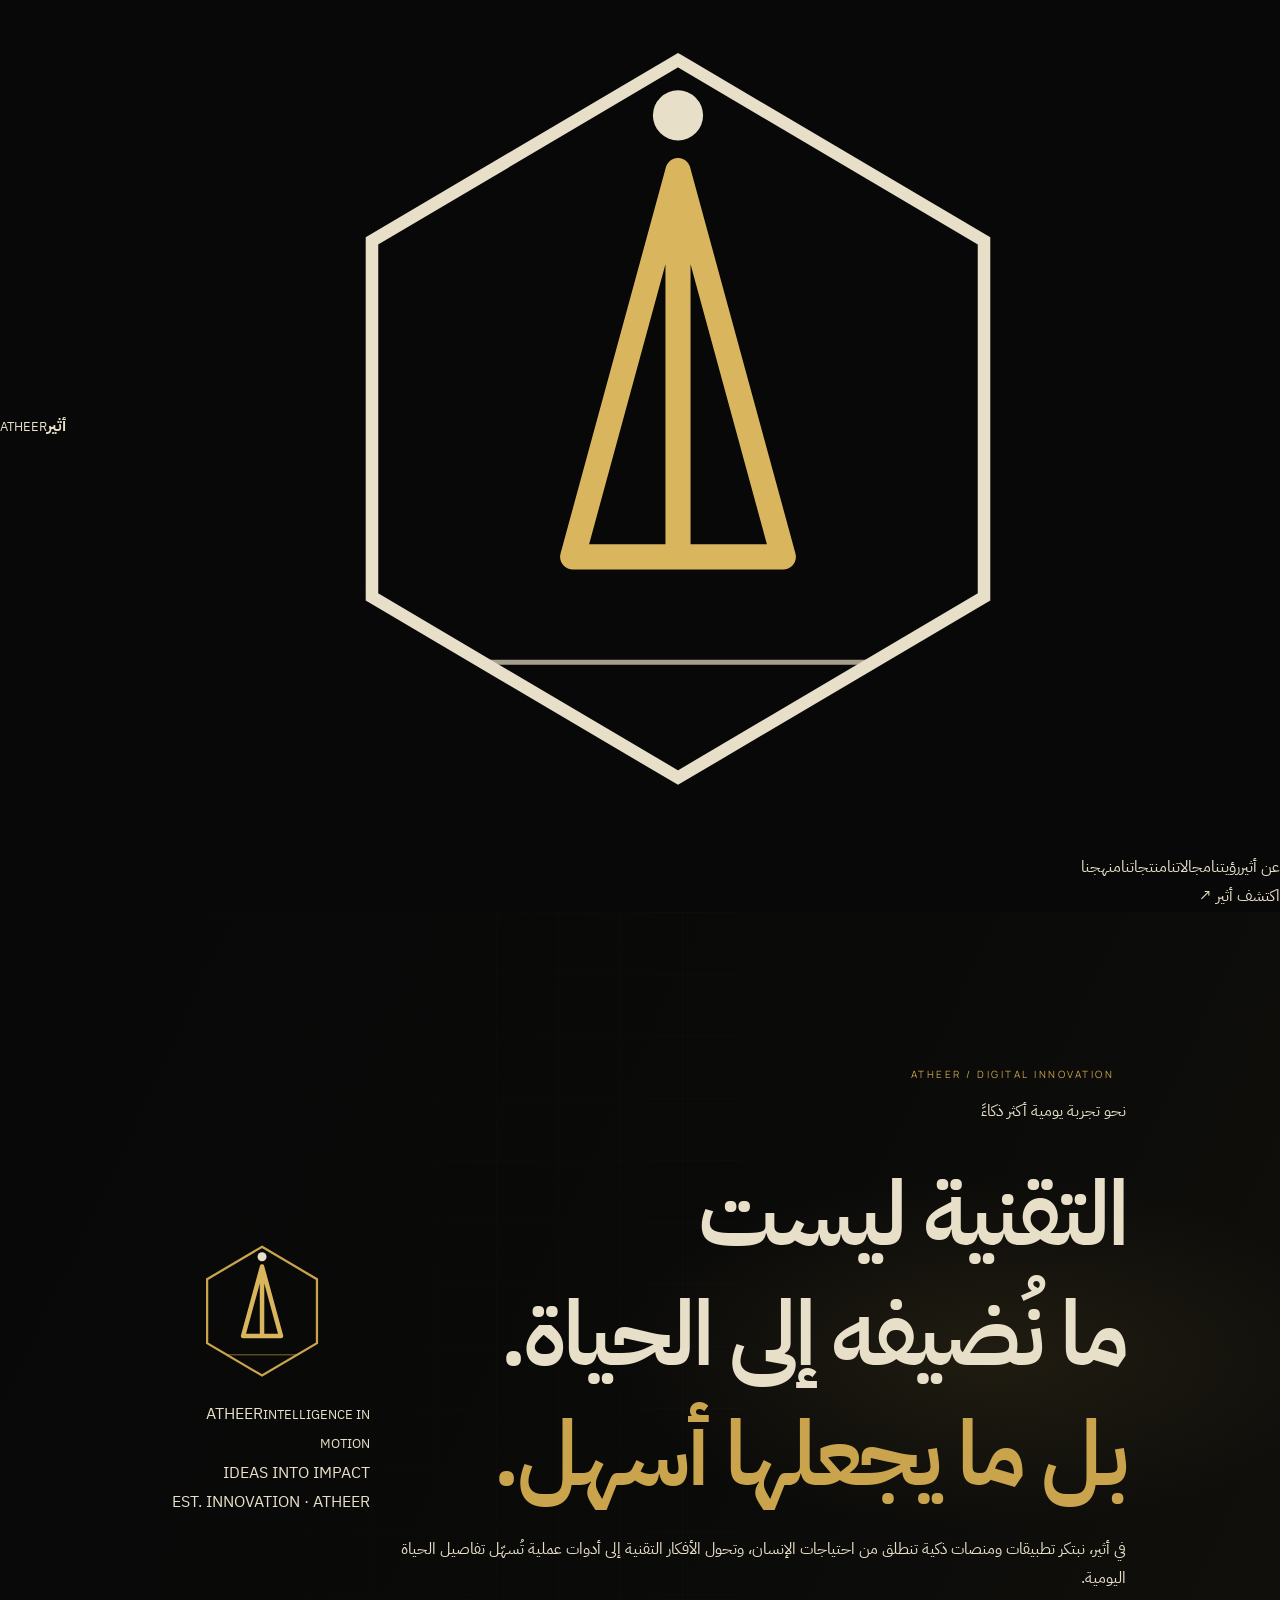
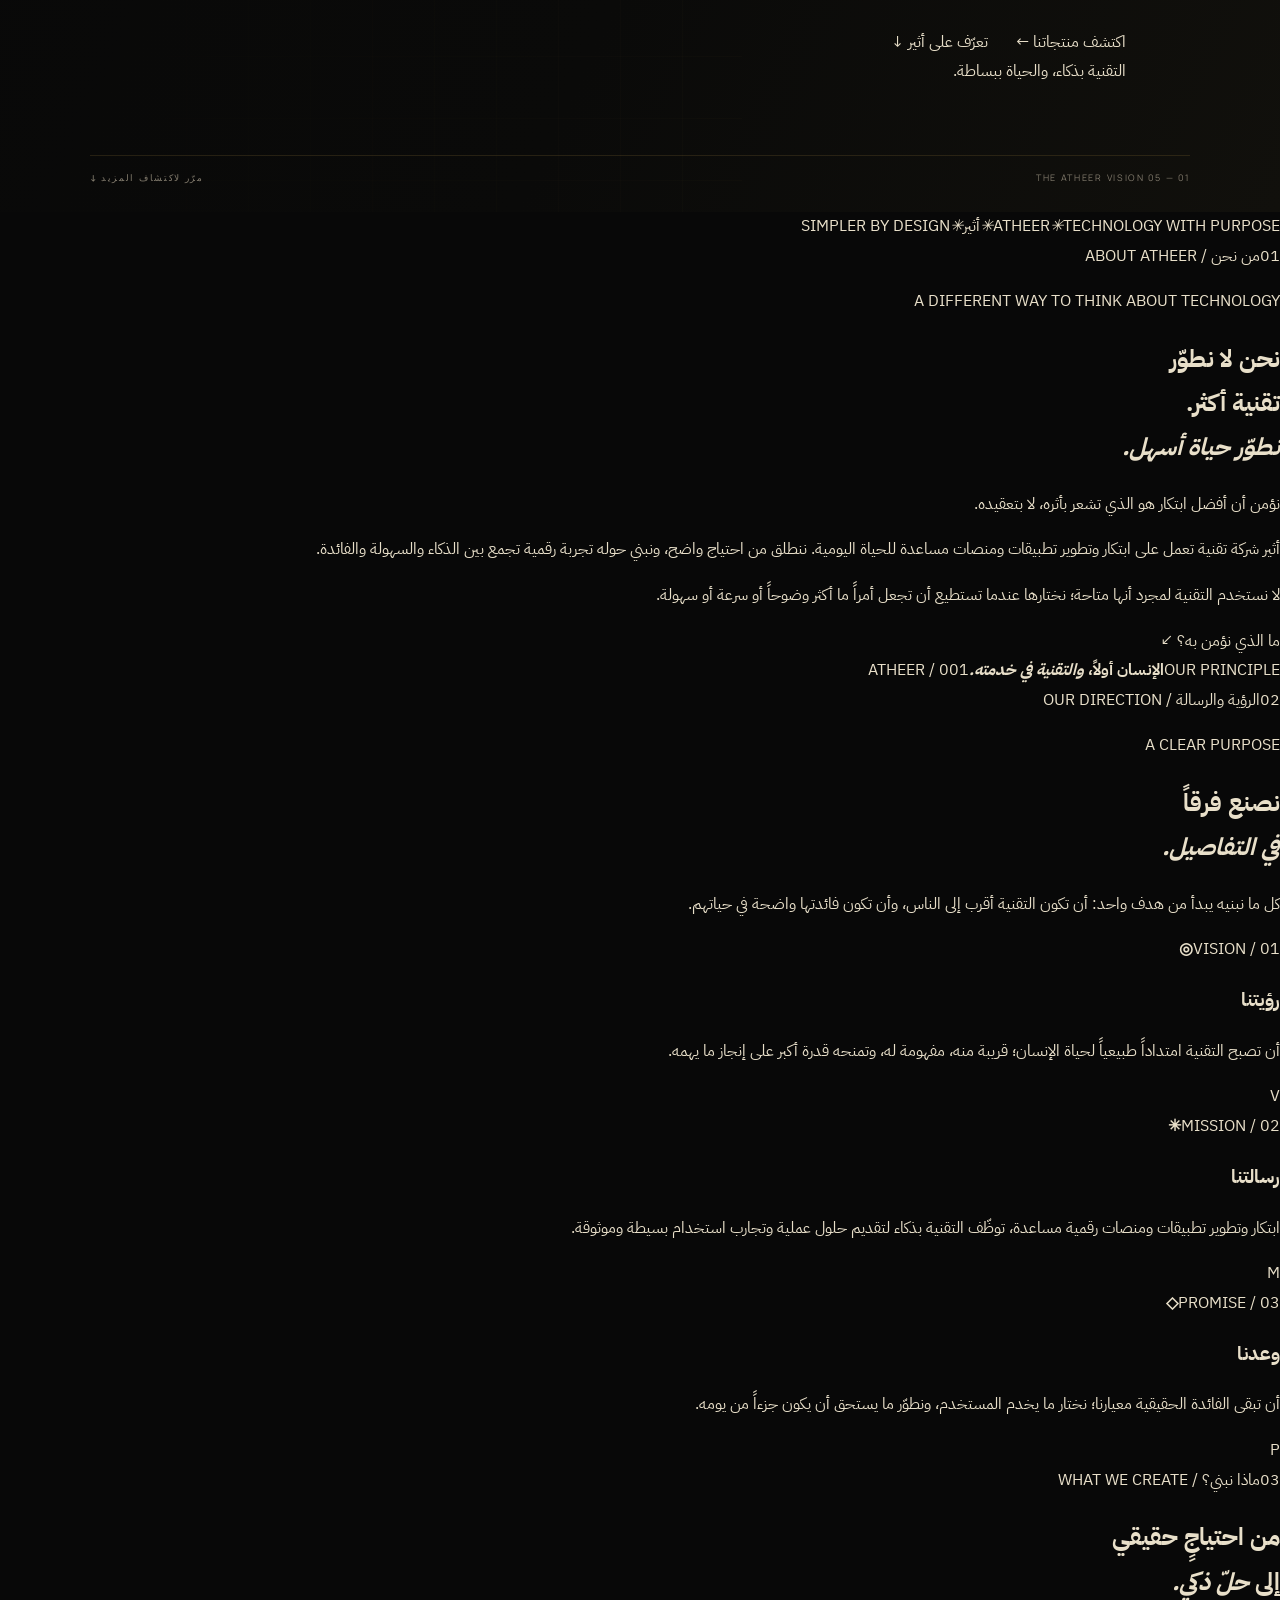
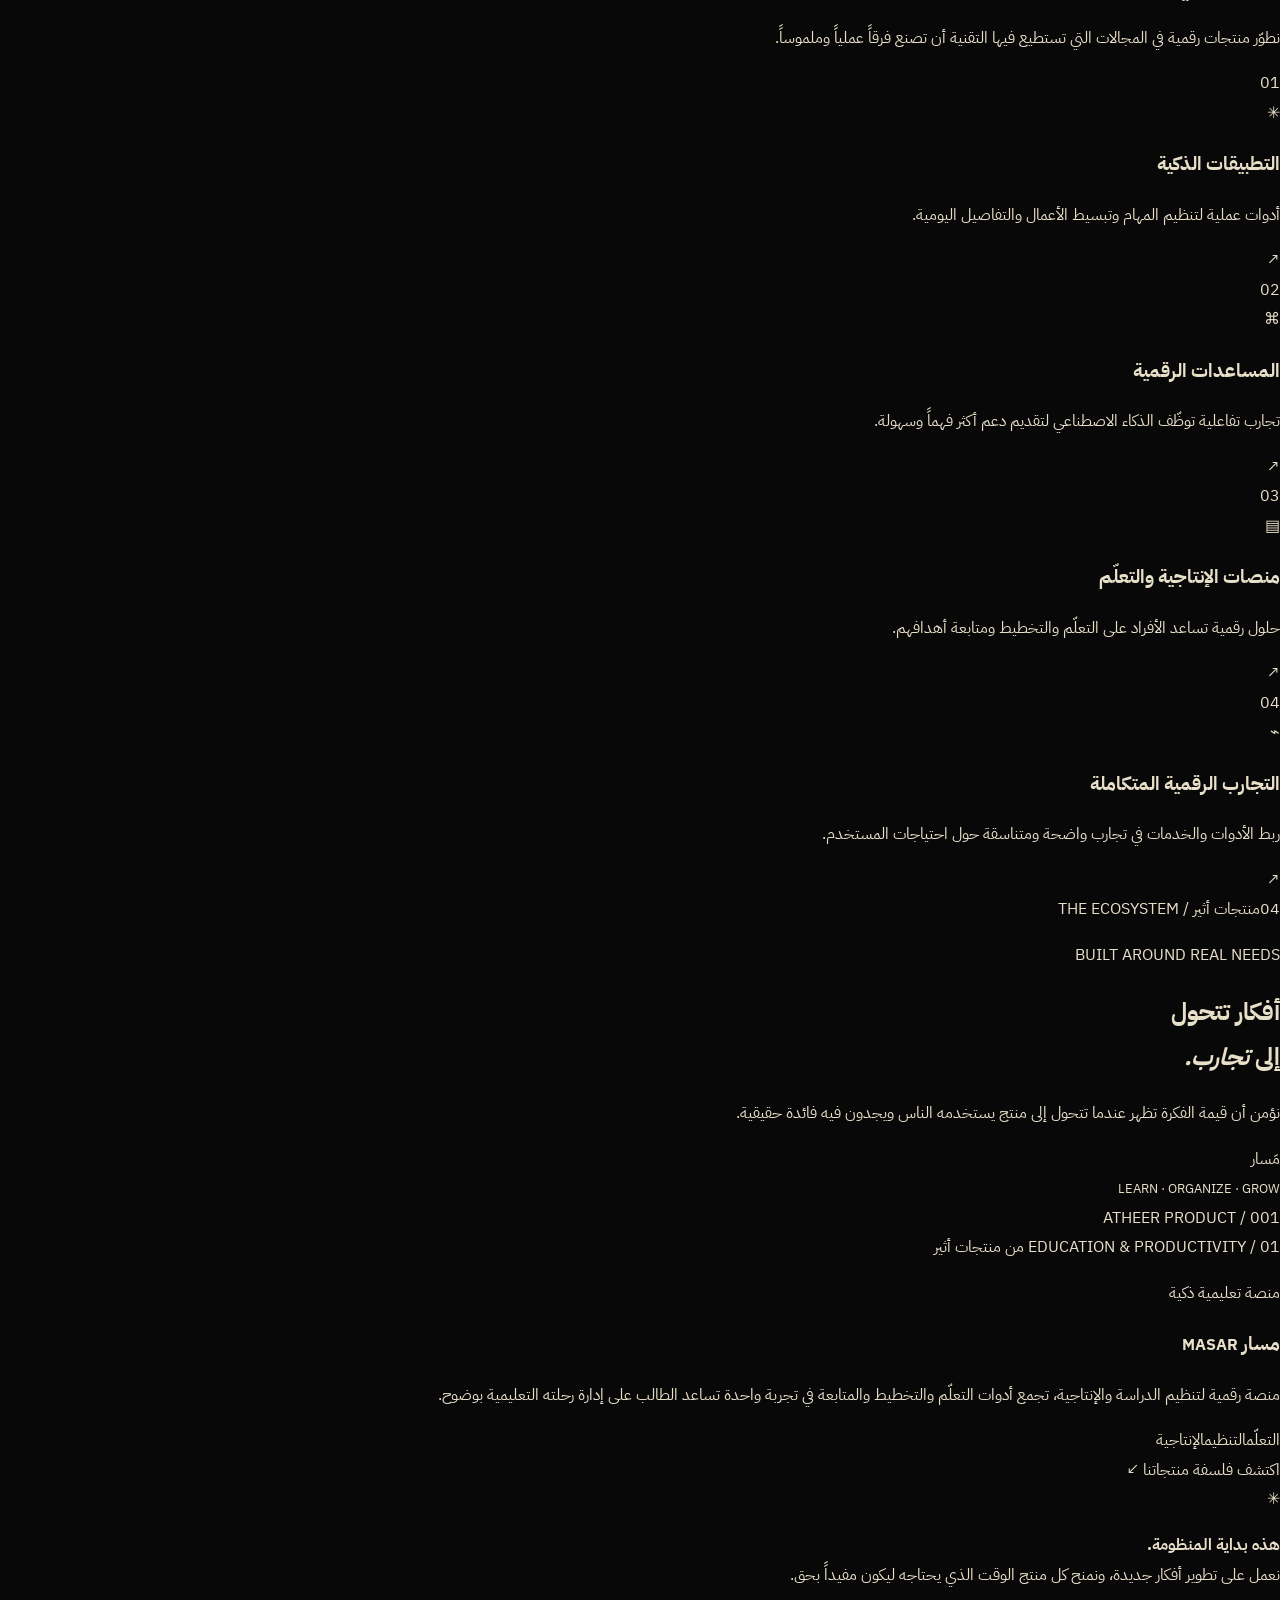
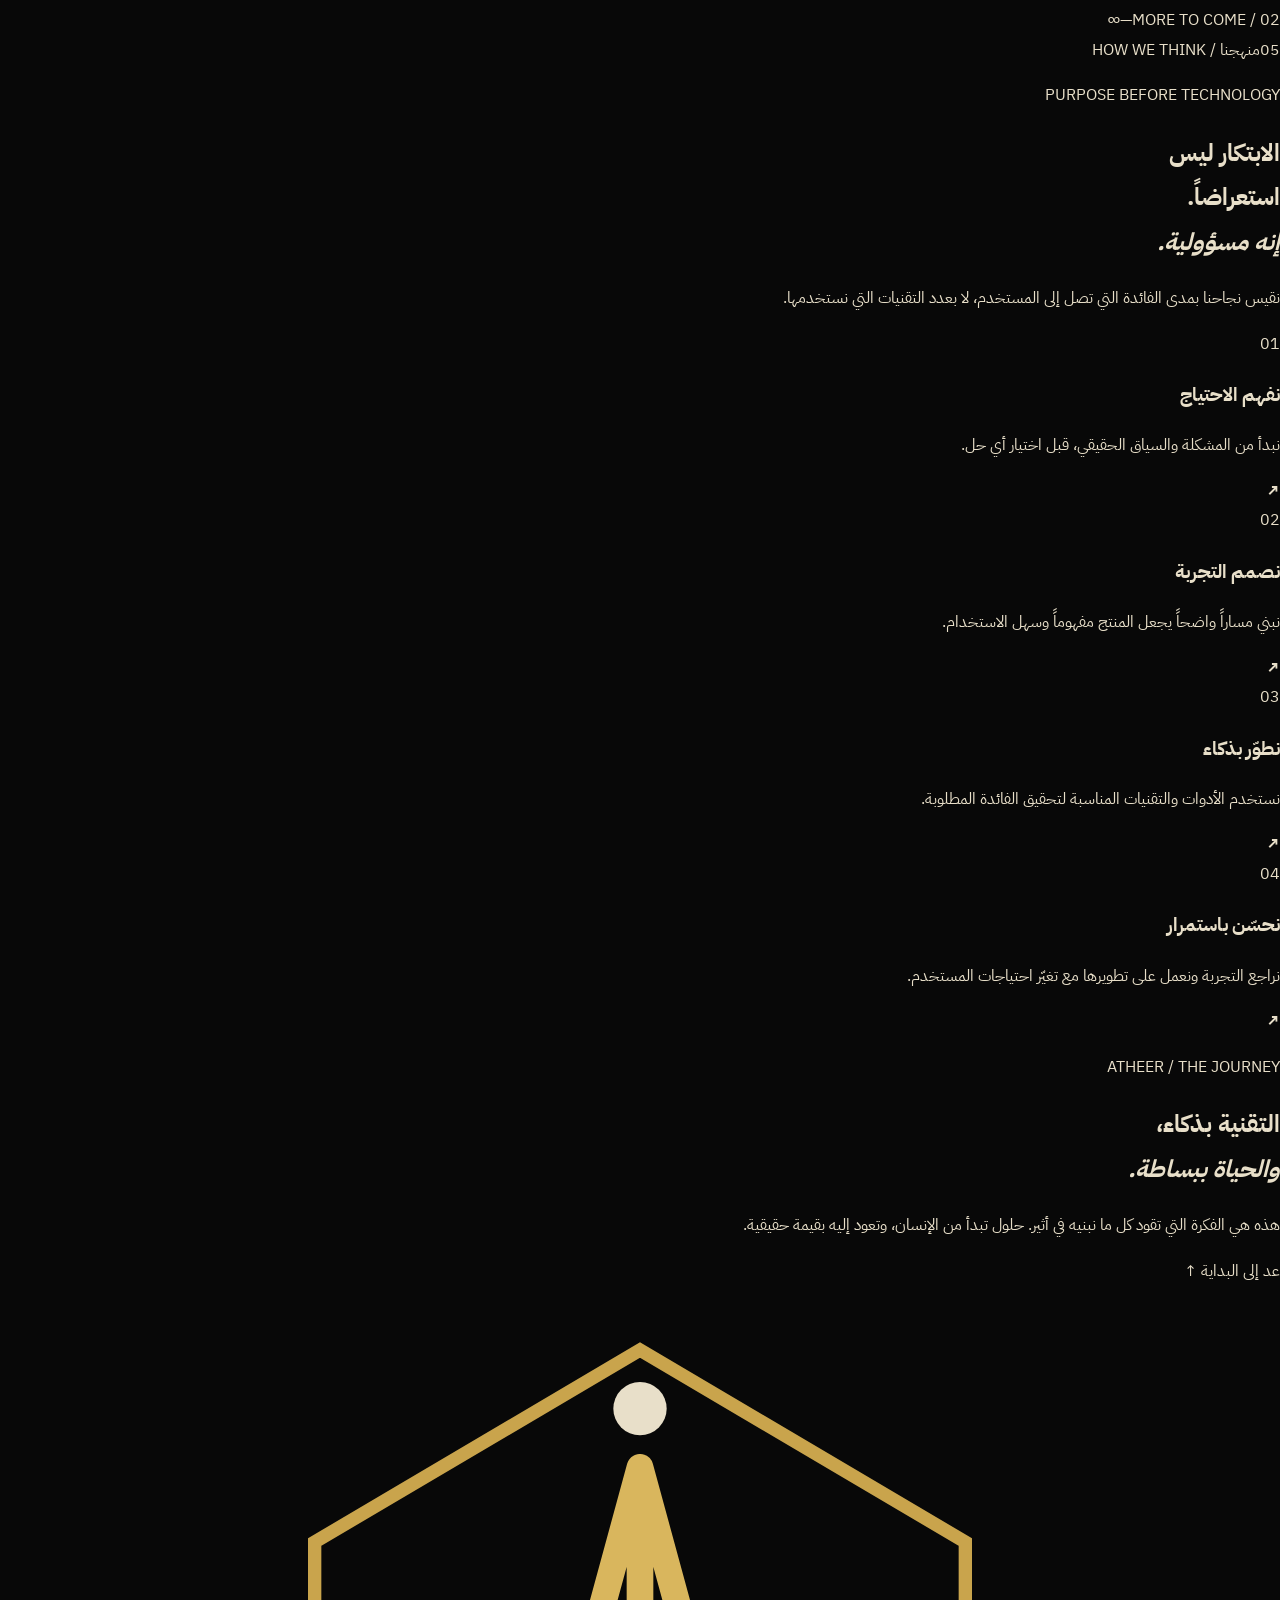
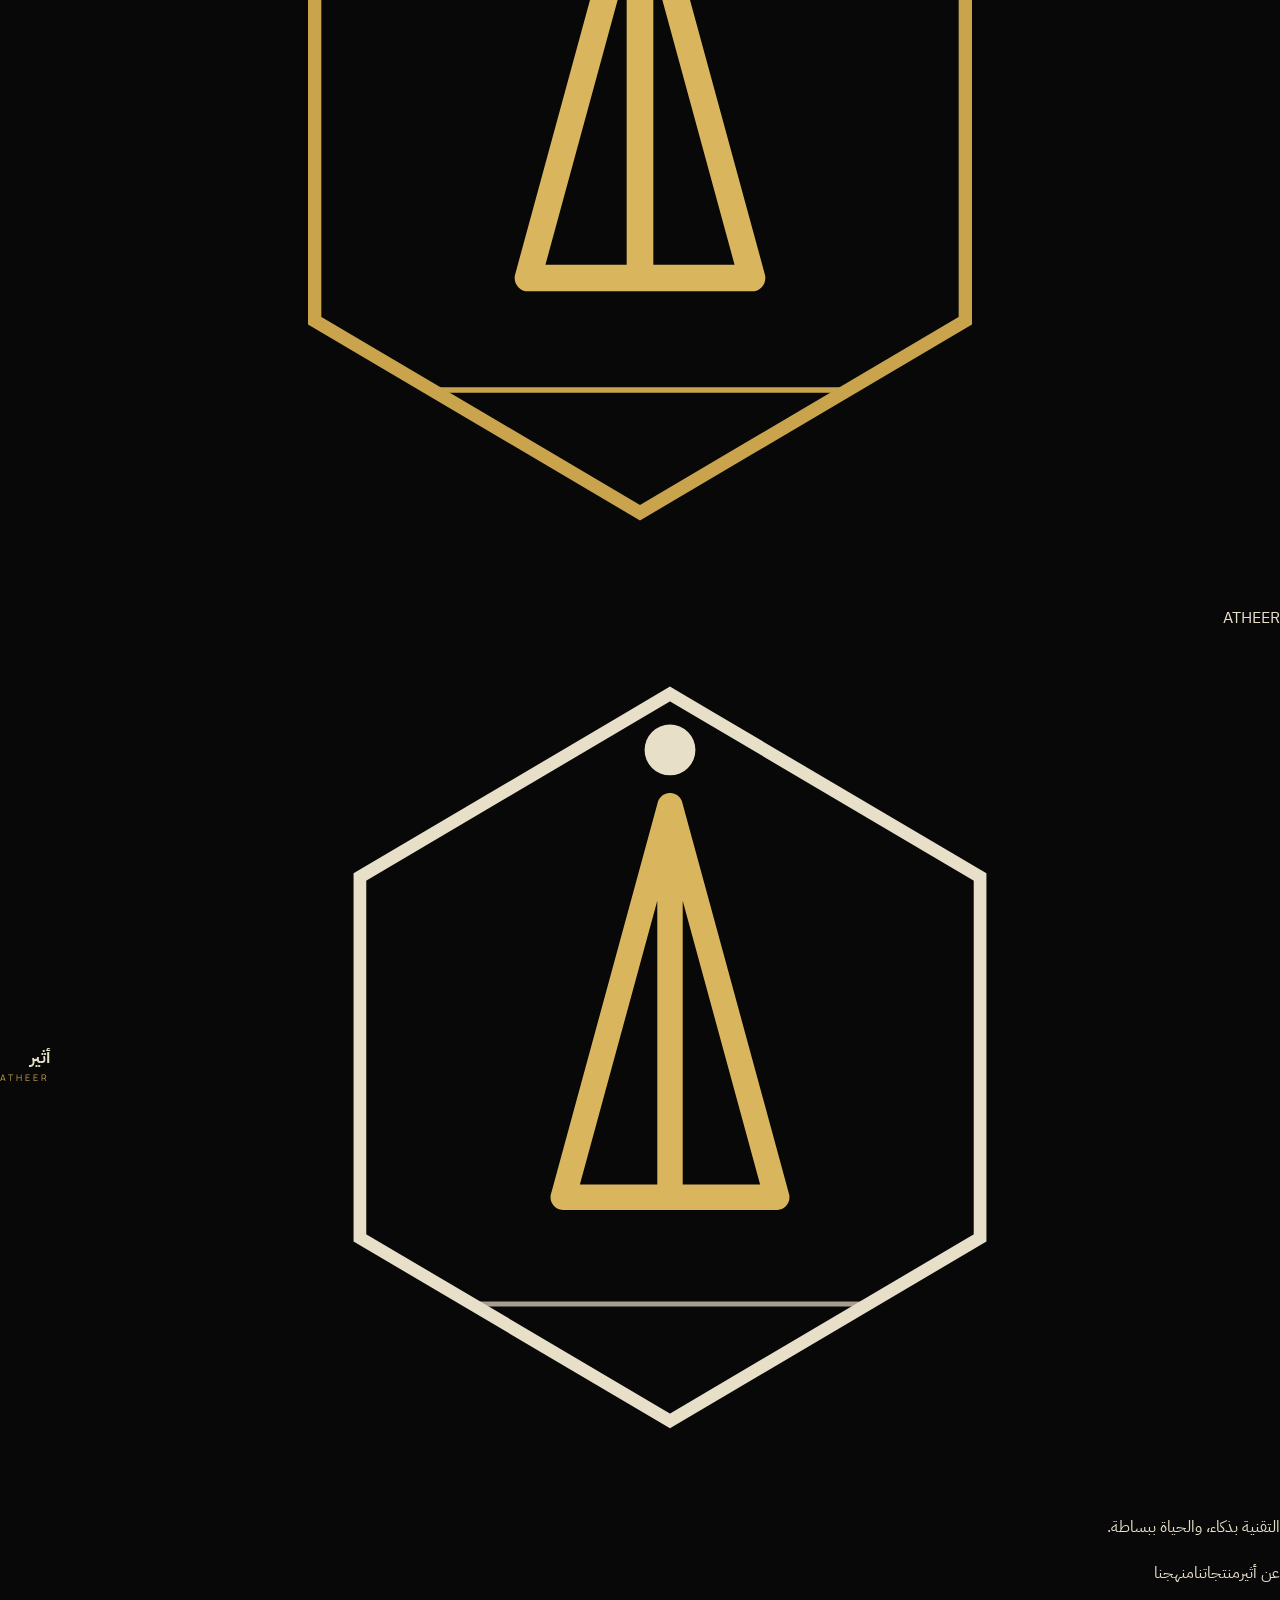
==== commit 0dfe861d: "Redesign ATHEER institutional website structure" ====
--- a/index.html
+++ b/index.html
@@ -1,94 +1,126 @@
 <!doctype html>
 <html lang="ar" dir="rtl">
 <head>
-<meta charset="utf-8"><meta name="viewport" content="width=device-width,initial-scale=1">
+<meta charset="utf-8">
+<meta name="viewport" content="width=device-width,initial-scale=1">
 <meta name="theme-color" content="#080808">
 <meta name="description" content="أثير — نبتكر تطبيقات ومنصات ذكية تجعل تفاصيل الحياة اليومية أبسط. التقنية بذكاء، والحياة ببساطة.">
-<meta property="og:title" content="أثير | التقنية بذكاء، والحياة ببساطة">
+<meta property="og:title" content="أثير | ATHEER">
 <meta property="og:description" content="نبتكر التقنية لتكون أقرب إلى الإنسان وأكثر فائدة في حياته اليومية.">
+<meta property="og:type" content="website">
 <title>أثير | ATHEER — التقنية بذكاء، والحياة ببساطة</title>
-<link rel="preconnect" href="https://fonts.googleapis.com"><link rel="preconnect" href="https://fonts.gstatic.com" crossorigin>
+<link rel="preconnect" href="https://fonts.googleapis.com">
+<link rel="preconnect" href="https://fonts.gstatic.com" crossorigin>
 <link href="https://fonts.googleapis.com/css2?family=IBM+Plex+Sans+Arabic:wght@400;500;600;700&family=Manrope:wght@400;500;600;700;800&display=swap" rel="stylesheet">
 <link rel="stylesheet" href="styles.css">
 </head>
 <body>
-<div class="topline"></div>
-<header class="header" id="top">
-  <a class="brand" href="#top" aria-label="أثير - الرئيسية"><svg class="brand-symbol" viewBox="0 0 240 170" role="img" aria-label="شعار أثير الهندسي"><path d="M120 12 L181 48 L181 119 L120 155 L59 119 L59 48 Z" fill="none" stroke="#C9A44C" stroke-width="2.5"/><path d="M120 34 L120 111 M99 111 L120 34 L141 111 M99 111 L141 111" fill="none" stroke="#D9B65D" stroke-width="5" stroke-linecap="round" stroke-linejoin="round"/><circle cx="120" cy="23" r="5" fill="#E8DFC9"/><path d="M80 132 L160 132" fill="none" stroke="#C9A44C" stroke-width="1" opacity=".7"/></svg><span class="brand-copy"><b>أثير</b><small>ATHEER</small></span></a>
+<div class="scroll-progress" aria-hidden="true"></div>
+<header class="site-header" id="top">
+  <a class="brand" href="#top" aria-label="أثير، الصفحة الرئيسية">
+    <svg class="brand-mark" viewBox="0 0 240 170" aria-hidden="true"><path d="M120 12 181 48v71l-61 36-61-36V48z" fill="none" stroke="currentColor" stroke-width="2.5"/><path d="M120 34v77M99 111l21-77 21 77M99 111h42" fill="none" stroke="#D9B65D" stroke-width="5" stroke-linecap="round" stroke-linejoin="round"/><circle cx="120" cy="23" r="5" fill="#E8DFC9"/><path d="M80 132h80" fill="none" stroke="currentColor" opacity=".7"/></svg>
+    <span class="brand-name"><b>أثير</b><small>ATHEER</small></span>
+  </a>
   <button class="menu-toggle" aria-label="فتح القائمة" aria-expanded="false"><span></span><span></span></button>
-  <nav class="nav" aria-label="القائمة الرئيسية"><a href="#about">عن أثير</a><a href="#vision">رؤيتنا</a><a href="#fields">مجالاتنا</a><a href="#products">منتجاتنا</a></nav>
-  <a class="header-cta" href="#contact">لنتواصل <span>↗</span></a>
+  <nav class="main-nav" aria-label="القائمة الرئيسية">
+    <a href="#about">عن أثير</a><a href="#vision">رؤيتنا</a><a href="#domains">مجالاتنا</a><a href="#products">منتجاتنا</a><a href="#method">منهجنا</a>
+  </nav>
+  <a class="nav-cta" href="#journey">اكتشف أثير <span>↗</span></a>
 </header>
+
 <main>
 <section class="hero" id="home">
- <div class="hero-grid"></div><div class="hero-glow"></div>
- <div class="hero-content">
-  <div class="eyebrow"><i></i> ATHEER · DIGITAL INNOVATION</div>
-  <h1>نبتكر التقنية<br><span>لتكون الحياة</span><br><em>أبسط.</em></h1>
-  <p class="hero-description">نحن أثير. نطوّر تطبيقات ومنصات ذكية تنطلق من احتياجات الإنسان، وتحول الأفكار التقنية إلى أدوات عملية تُسهّل تفاصيل الحياة اليومية.</p>
-  <div class="hero-actions"><a class="btn-primary" href="#products">اكتشف عالم أثير <span>←</span></a><a class="btn-quiet" href="#about">تعرّف علينا <span>↓</span></a></div>
- </div>
- <div class="hero-emblem" aria-hidden="true"><div class="emblem-ring ring-a"></div><div class="emblem-ring ring-b"></div><div class="emblem-core"><svg class="brand-symbol" viewBox="0 0 240 170" role="img" aria-label="شعار أثير الهندسي"><path d="M120 12 L181 48 L181 119 L120 155 L59 119 L59 48 Z" fill="none" stroke="#C9A44C" stroke-width="2.5"/><path d="M120 34 L120 111 M99 111 L120 34 L141 111 M99 111 L141 111" fill="none" stroke="#D9B65D" stroke-width="5" stroke-linecap="round" stroke-linejoin="round"/><circle cx="120" cy="23" r="5" fill="#E8DFC9"/><path d="M80 132 L160 132" fill="none" stroke="#C9A44C" stroke-width="1" opacity=".7"/></svg><span>ATHEER</span></div><div class="orbit-dot dot-a"></div><div class="orbit-dot dot-b"></div></div>
- <div class="hero-index"><span>01</span><i></i><span>ابتكار له معنى</span></div>
- <div class="hero-bottom"><span>التقنية بذكاء، والحياة ببساطة.</span><span>SCROLL TO EXPLORE&nbsp; ↓</span></div>
+  <div class="hero-noise"></div><div class="hero-grid"></div><div class="hero-aura"></div>
+  <div class="hero-copy">
+    <div class="eyebrow"><span class="eyebrow-line"></span> ATHEER / DIGITAL INNOVATION</div>
+    <p class="hero-kicker">نحو تجربة يومية أكثر ذكاءً</p>
+    <h1>التقنية ليست<br>ما نُضيفه إلى الحياة.<br><em>بل ما يجعلها أسهل.</em></h1>
+    <p class="hero-lead">في أثير، نبتكر تطبيقات ومنصات ذكية تنطلق من احتياجات الإنسان، وتحول الأفكار التقنية إلى أدوات عملية تُسهّل تفاصيل الحياة اليومية.</p>
+    <div class="hero-actions"><a class="button button-gold" href="#products">اكتشف منتجاتنا <span>←</span></a><a class="text-link" href="#about">تعرّف على أثير <span>↓</span></a></div>
+    <div class="hero-signature"><span class="signature-dot"></span> التقنية بذكاء، والحياة ببساطة.</div>
+  </div>
+  <div class="hero-visual" aria-label="الشعار الهندسي لأثير">
+    <div class="visual-orbit orbit-outer"></div><div class="visual-orbit orbit-middle"></div><div class="visual-orbit orbit-inner"></div>
+    <div class="visual-axis axis-one"></div><div class="visual-axis axis-two"></div>
+    <div class="visual-core">
+      <svg class="hero-mark" viewBox="0 0 240 170" aria-hidden="true"><path d="M120 12 181 48v71l-61 36-61-36V48z" fill="none" stroke="#C9A44C" stroke-width="2.5"/><path d="M120 34v77M99 111l21-77 21 77M99 111h42" fill="none" stroke="#D9B65D" stroke-width="5" stroke-linecap="round" stroke-linejoin="round"/><circle cx="120" cy="23" r="5" fill="#E8DFC9"/><path d="M80 132h80" fill="none" stroke="#C9A44C" opacity=".7"/></svg>
+      <span>ATHEER</span><small>INTELLIGENCE IN MOTION</small>
+    </div>
+    <span class="orbit-point point-one"></span><span class="orbit-point point-two"></span><span class="orbit-point point-three"></span>
+    <div class="visual-caption caption-top">IDEAS INTO IMPACT</div><div class="visual-caption caption-bottom">EST. INNOVATION · ATHEER</div>
+  </div>
+  <div class="hero-bottom"><span>01 — 05 <i></i> THE ATHEER VISION</span><a href="#about">مرّر لاكتشاف المزيد <b>↓</b></a></div>
 </section>
 
-<section class="intro section-pad" id="about">
- <div class="section-label"><span>01</span><i></i> من نحن</div>
- <div class="intro-layout">
-  <h2>نؤمن أن أفضل<br>تقنية هي التي<br><em>تخدم الإنسان.</em></h2>
-  <div class="intro-copy"><p class="large-copy">ليست مهمتنا أن نجعل الحياة أكثر تعقيداً بالتقنية، بل أن نجعل التقنية نفسها أكثر بساطة وفائدة.</p><p>في أثير، نرى أن الابتكار يبدأ من سؤال بسيط: ما الذي يمكن أن نجعله أسهل؟ من هنا نعمل على بناء منتجات رقمية تجمع بين التفكير الذكي والتجربة الواضحة، لتمنح المستخدم أدوات تساعده فعلاً.</p><a class="inline-link" href="#vision">اكتشف فلسفتنا <span>↙</span></a></div>
- </div>
- <div class="statement-strip"><span>ATHEER MINDSET</span><strong>الإنسان أولاً. <b>والتقنية في خدمته.</b></strong><span>01 — 04</span></div>
+<div class="brand-ribbon" aria-label="شعار أثير"><span>ATHEER</span><i>✳</i><span>TECHNOLOGY WITH PURPOSE</span><i>✳</i><span>أثير</span><i>✳</i><span>SIMPLER BY DESIGN</span></div>
+
+<section class="section about-section" id="about">
+  <div class="section-heading"><span class="section-index">01</span><span class="heading-rule"></span><span class="section-eyebrow">من نحن / ABOUT ATHEER</span></div>
+  <div class="about-layout">
+    <div class="about-title"><p class="overline">A DIFFERENT WAY TO THINK ABOUT TECHNOLOGY</p><h2>نحن لا نطوّر<br>تقنية أكثر.<br><em>نطوّر حياة أسهل.</em></h2></div>
+    <div class="about-copy"><p class="lead-copy">نؤمن أن أفضل ابتكار هو الذي تشعر بأثره، لا بتعقيده.</p><p>أثير شركة تقنية تعمل على ابتكار وتطوير تطبيقات ومنصات مساعدة للحياة اليومية. ننطلق من احتياج واضح، ونبني حوله تجربة رقمية تجمع بين الذكاء والسهولة والفائدة.</p><p>لا نستخدم التقنية لمجرد أنها متاحة؛ نختارها عندما تستطيع أن تجعل أمراً ما أكثر وضوحاً أو سرعة أو سهولة.</p><a class="underlined-link" href="#vision">ما الذي نؤمن به؟ <span>↙</span></a></div>
+  </div>
+  <div class="about-principle"><span>OUR PRINCIPLE</span><strong>الإنسان أولاً، <em>والتقنية في خدمته.</em></strong><span>ATHEER / 001</span></div>
 </section>
 
-<section class="vision section-pad" id="vision">
- <div class="section-label"><span>02</span><i></i> رؤيتنا ورسالتنا</div>
- <div class="vision-heading"><p>وجهتنا واضحة</p><h2>مستقبلٌ أكثر ذكاءً،<br><em>وحياةٌ أقل تعقيداً.</em></h2></div>
- <div class="vision-cards">
-  <article class="vision-card"><span class="card-index">A / VISION</span><div class="mini-symbol">◎</div><h3>رؤيتنا</h3><p>أن تصبح التقنية امتداداً طبيعياً لحياة الإنسان؛ قريبة منه، مفهومة له، وتمنحه قدرة أكبر على إنجاز ما يهمه.</p></article>
-  <article class="vision-card featured"><span class="card-index">B / MISSION</span><div class="mini-symbol">✳</div><h3>رسالتنا</h3><p>ابتكار وتطوير تطبيقات ومنصات رقمية مساعدة، توظّف التقنية بذكاء لتقديم حلول عملية وتجارب استخدام بسيطة وموثوقة.</p></article>
-  <article class="vision-card"><span class="card-index">C / PROMISE</span><div class="mini-symbol">◇</div><h3>وعدنا</h3><p>أن تبقى الفائدة الحقيقية هي معيارنا؛ نختار ما يخدم المستخدم، ونطوّر ما يستحق أن يكون جزءاً من يومه.</p></article>
- </div>
+<section class="vision-section section" id="vision">
+  <div class="section-heading"><span class="section-index">02</span><span class="heading-rule"></span><span class="section-eyebrow">الرؤية والرسالة / OUR DIRECTION</span></div>
+  <div class="vision-intro"><div><p class="overline">A CLEAR PURPOSE</p><h2>نصنع فرقاً<br><em>في التفاصيل.</em></h2></div><p>كل ما نبنيه يبدأ من هدف واحد: أن تكون التقنية أقرب إلى الناس، وأن تكون فائدتها واضحة في حياتهم.</p></div>
+  <div class="direction-grid">
+    <article class="direction-card"><div class="direction-top"><span>01 / VISION</span><b>◎</b></div><h3>رؤيتنا</h3><p>أن تصبح التقنية امتداداً طبيعياً لحياة الإنسان؛ قريبة منه، مفهومة له، وتمنحه قدرة أكبر على إنجاز ما يهمه.</p><span class="card-watermark">V</span></article>
+    <article class="direction-card direction-featured"><div class="direction-top"><span>02 / MISSION</span><b>✳</b></div><h3>رسالتنا</h3><p>ابتكار وتطوير تطبيقات ومنصات رقمية مساعدة، توظّف التقنية بذكاء لتقديم حلول عملية وتجارب استخدام بسيطة وموثوقة.</p><span class="card-watermark">M</span></article>
+    <article class="direction-card"><div class="direction-top"><span>03 / PROMISE</span><b>◇</b></div><h3>وعدنا</h3><p>أن تبقى الفائدة الحقيقية معيارنا؛ نختار ما يخدم المستخدم، ونطوّر ما يستحق أن يكون جزءاً من يومه.</p><span class="card-watermark">P</span></article>
+  </div>
 </section>
 
-<section class="fields section-pad" id="fields">
- <div class="section-label"><span>03</span><i></i> مجالات اهتمامنا</div>
- <div class="fields-head"><h2>أفكار تتحول<br>إلى <em>أدوات للحياة.</em></h2><p>نستكشف فرص التقنية حيثما تستطيع أن تصنع فرقاً ملموساً في تجربة الإنسان اليومية.</p></div>
- <div class="field-list">
-  <article><span class="field-no">01</span><div class="field-icon">✳</div><div><h3>التطبيقات الذكية</h3><p>تطبيقات عملية تساعد على تنظيم المهام وتبسيط الأعمال اليومية.</p></div><span class="field-arrow">↗</span></article>
-  <article><span class="field-no">02</span><div class="field-icon">⌘</div><div><h3>المساعدات الرقمية</h3><p>تجارب تفاعلية توظّف الذكاء الاصطناعي لتقديم دعم أكثر فهماً وسهولة.</p></div><span class="field-arrow">↗</span></article>
-  <article><span class="field-no">03</span><div class="field-icon">▤</div><div><h3>منصات الإنتاجية والتعلّم</h3><p>حلول رقمية تساعد الأفراد على التعلّم والتخطيط وتحقيق أهدافهم.</p></div><span class="field-arrow">↗</span></article>
-  <article><span class="field-no">04</span><div class="field-icon">⌁</div><div><h3>تجارب رقمية متكاملة</h3><p>ربط الأدوات والخدمات في تجارب واضحة ومتناسقة حول احتياجات المستخدم.</p></div><span class="field-arrow">↗</span></article>
- </div>
+<section class="domains-section section" id="domains">
+  <div class="section-heading"><span class="section-index">03</span><span class="heading-rule"></span><span class="section-eyebrow">ماذا نبني؟ / WHAT WE CREATE</span></div>
+  <div class="domains-heading"><h2>من احتياجٍ حقيقي<br>إلى <em>حلّ ذكي.</em></h2><p>نطوّر منتجات رقمية في المجالات التي تستطيع فيها التقنية أن تصنع فرقاً عملياً وملموساً.</p></div>
+  <div class="domain-list">
+    <article class="domain-row"><span class="domain-number">01</span><div class="domain-symbol">✳</div><div class="domain-text"><h3>التطبيقات الذكية</h3><p>أدوات عملية لتنظيم المهام وتبسيط الأعمال والتفاصيل اليومية.</p></div><span class="domain-arrow">↗</span></article>
+    <article class="domain-row"><span class="domain-number">02</span><div class="domain-symbol">⌘</div><div class="domain-text"><h3>المساعدات الرقمية</h3><p>تجارب تفاعلية توظّف الذكاء الاصطناعي لتقديم دعم أكثر فهماً وسهولة.</p></div><span class="domain-arrow">↗</span></article>
+    <article class="domain-row"><span class="domain-number">03</span><div class="domain-symbol">▤</div><div class="domain-text"><h3>منصات الإنتاجية والتعلّم</h3><p>حلول رقمية تساعد الأفراد على التعلّم والتخطيط ومتابعة أهدافهم.</p></div><span class="domain-arrow">↗</span></article>
+    <article class="domain-row"><span class="domain-number">04</span><div class="domain-symbol">⌁</div><div class="domain-text"><h3>التجارب الرقمية المتكاملة</h3><p>ربط الأدوات والخدمات في تجارب واضحة ومتناسقة حول احتياجات المستخدم.</p></div><span class="domain-arrow">↗</span></article>
+  </div>
 </section>
 
-<section class="products section-pad" id="products">
- <div class="section-label"><span>04</span><i></i> من منظومة أثير</div>
- <div class="products-head"><div><p class="gold-overline">OUR DIGITAL PRODUCTS</p><h2>منتجات صُممت<br><em>لتفيدك كل يوم.</em></h2></div><p>كل منتج هو فكرة تبدأ بحاجة حقيقية، ثم تنمو لتصبح تجربة رقمية واضحة وسهلة الاستخدام.</p></div>
- <article class="masar-card">
-  <div class="masar-art"><div class="masar-grid"></div><div class="masar-orbit"></div><div class="masar-monogram">م</div><span class="art-caption">LEARN · ORGANIZE · GROW</span></div>
-  <div class="masar-info"><div class="product-topline"><span>ATHEER PRODUCT / 001</span><span class="product-status"><i></i> ضمن منتجات أثير</span></div><p class="gold-overline">منصة تعليمية ذكية</p><h3>مسار <small>MASAR</small></h3><p class="masar-description">مساحة رقمية لتنظيم الدراسة والإنتاجية، تجمع أدوات التعلّم والتخطيط والمتابعة في تجربة واحدة تساعد الطالب على إدارة رحلته التعليمية بوضوح.</p><a class="product-link" href="#contact">تعرّف على مسار <span>↗</span></a></div>
- </article>
- <div class="coming-line"><span>ما زال في الطريق المزيد</span><i></i><span>نطوّر أفكاراً جديدة باستمرار</span></div>
+<section class="products-section section" id="products">
+  <div class="section-heading"><span class="section-index">04</span><span class="heading-rule"></span><span class="section-eyebrow">منتجات أثير / THE ECOSYSTEM</span></div>
+  <div class="products-heading"><div><p class="overline">BUILT AROUND REAL NEEDS</p><h2>أفكار تتحول<br>إلى <em>تجارب.</em></h2></div><p>نؤمن أن قيمة الفكرة تظهر عندما تتحول إلى منتج يستخدمه الناس ويجدون فيه فائدة حقيقية.</p></div>
+  <article class="product-feature">
+    <div class="product-art">
+      <div class="product-art-grid"></div><div class="product-orbit orbit-a"></div><div class="product-orbit orbit-b"></div>
+      <div class="masar-device"><div class="device-top"><span></span><span></span><span></span></div><div class="device-brand">مَسار</div><div class="device-lines"><i></i><i></i><i></i></div><div class="device-progress"><span></span></div><small>LEARN · ORGANIZE · GROW</small></div>
+      <span class="art-side-note">ATHEER PRODUCT / 001</span>
+    </div>
+    <div class="product-details">
+      <div class="product-meta"><span>01 / EDUCATION & PRODUCTIVITY</span><span class="product-live"><i></i> من منتجات أثير</span></div>
+      <p class="overline">منصة تعليمية ذكية</p><h3>مسار <small>MASAR</small></h3>
+      <p>منصة رقمية لتنظيم الدراسة والإنتاجية، تجمع أدوات التعلّم والتخطيط والمتابعة في تجربة واحدة تساعد الطالب على إدارة رحلته التعليمية بوضوح.</p>
+      <div class="product-tags"><span>التعلّم</span><span>التنظيم</span><span>الإنتاجية</span></div>
+      <a class="underlined-link" href="#journey">اكتشف فلسفة منتجاتنا <span>↙</span></a>
+    </div>
+  </article>
+  <div class="future-note"><span class="future-star">✳</span><p><b>هذه بداية المنظومة.</b><br>نعمل على تطوير أفكار جديدة، ونمنح كل منتج الوقت الذي يحتاجه ليكون مفيداً بحق.</p><span class="future-index">MORE TO COME / 02—∞</span></div>
 </section>
 
-<section class="principles section-pad" id="approach">
- <div class="section-label"><span>05</span><i></i> كيف نفكر ونعمل</div>
- <div class="principles-layout"><h2>الجودة ليست<br>تفصيلاً إضافياً.<br><em>إنها الأساس.</em></h2><div class="principle-items">
-  <article><span>01</span><div><h3>نبدأ من الواقع</h3><p>نفهم المشكلة قبل أن نقترح الحل، ونضع احتياج المستخدم في مركز القرار.</p></div></article>
-  <article><span>02</span><div><h3>نختار الذكاء المناسب</h3><p>نستخدم التقنية عندما تضيف قيمة حقيقية، لا لمجرد إظهارها.</p></div></article>
-  <article><span>03</span><div><h3>نهتم بالتفاصيل</h3><p>من وضوح الواجهة إلى موثوقية الوظائف، كل تفصيل يصنع التجربة.</p></div></article>
-  <article><span>04</span><div><h3>نتطور باستمرار</h3><p>نعتبر التحسين رحلة مستمرة تبدأ من الاستماع وتنتهي بتجربة أفضل.</p></div></article>
- </div></div>
+<section class="method-section section" id="method">
+  <div class="section-heading"><span class="section-index">05</span><span class="heading-rule"></span><span class="section-eyebrow">منهجنا / HOW WE THINK</span></div>
+  <div class="method-layout"><div class="method-heading"><p class="overline">PURPOSE BEFORE TECHNOLOGY</p><h2>الابتكار ليس<br>استعراضاً.<br><em>إنه مسؤولية.</em></h2><p>نقيس نجاحنا بمدى الفائدة التي تصل إلى المستخدم، لا بعدد التقنيات التي نستخدمها.</p></div>
+    <div class="method-steps">
+      <article><span>01</span><div><h3>نفهم الاحتياج</h3><p>نبدأ من المشكلة والسياق الحقيقي، قبل اختيار أي حل.</p></div><b>↗</b></article>
+      <article><span>02</span><div><h3>نصمم التجربة</h3><p>نبني مساراً واضحاً يجعل المنتج مفهوماً وسهل الاستخدام.</p></div><b>↗</b></article>
+      <article><span>03</span><div><h3>نطوّر بذكاء</h3><p>نستخدم الأدوات والتقنيات المناسبة لتحقيق الفائدة المطلوبة.</p></div><b>↗</b></article>
+      <article><span>04</span><div><h3>نحسّن باستمرار</h3><p>نراجع التجربة ونعمل على تطويرها مع تغيّر احتياجات المستخدم.</p></div><b>↗</b></article>
+    </div>
+  </div>
 </section>
 
-<section class="contact section-pad" id="contact">
- <div class="contact-pattern"></div><div class="section-label"><span>06</span><i></i> تواصل مع أثير</div>
- <div class="contact-content"><p class="gold-overline">LET'S MAKE LIFE SIMPLER</p><h2>كل تغيير كبير<br>يبدأ <em>بفكرة.</em></h2><p>نحن نؤمن بالأفكار التي تجعل الحياة أفضل. تابع رحلتنا، واكتشف ما نبنيه في أثير.</p><a class="btn-primary" href="#top">العودة إلى البداية <span>↑</span></a></div>
- <div class="contact-signature"><svg class="brand-symbol" viewBox="0 0 240 170" role="img" aria-label="شعار أثير الهندسي"><path d="M120 12 L181 48 L181 119 L120 155 L59 119 L59 48 Z" fill="none" stroke="#C9A44C" stroke-width="2.5"/><path d="M120 34 L120 111 M99 111 L120 34 L141 111 M99 111 L141 111" fill="none" stroke="#D9B65D" stroke-width="5" stroke-linecap="round" stroke-linejoin="round"/><circle cx="120" cy="23" r="5" fill="#E8DFC9"/><path d="M80 132 L160 132" fill="none" stroke="#C9A44C" stroke-width="1" opacity=".7"/></svg><span>ATHEER</span></div>
+<section class="journey-section" id="journey">
+  <div class="journey-pattern"></div><div class="journey-content"><p class="overline">ATHEER / THE JOURNEY</p><h2>التقنية بذكاء،<br><em>والحياة ببساطة.</em></h2><p>هذه هي الفكرة التي تقود كل ما نبنيه في أثير. حلول تبدأ من الإنسان، وتعود إليه بقيمة حقيقية.</p><a class="button button-gold" href="#top">عد إلى البداية <span>↑</span></a></div>
+  <div class="journey-seal"><svg viewBox="0 0 240 170" aria-hidden="true"><path d="M120 12 181 48v71l-61 36-61-36V48z" fill="none" stroke="#C9A44C" stroke-width="2.5"/><path d="M120 34v77M99 111l21-77 21 77M99 111h42" fill="none" stroke="#D9B65D" stroke-width="5" stroke-linecap="round" stroke-linejoin="round"/><circle cx="120" cy="23" r="5" fill="#E8DFC9"/><path d="M80 132h80" fill="none" stroke="#C9A44C"/></svg><span>ATHEER</span></div>
 </section>
 </main>
-<footer class="footer"><a class="footer-brand" href="#top"><svg class="brand-symbol" viewBox="0 0 240 170" role="img" aria-label="شعار أثير الهندسي"><path d="M120 12 L181 48 L181 119 L120 155 L59 119 L59 48 Z" fill="none" stroke="#C9A44C" stroke-width="2.5"/><path d="M120 34 L120 111 M99 111 L120 34 L141 111 M99 111 L141 111" fill="none" stroke="#D9B65D" stroke-width="5" stroke-linecap="round" stroke-linejoin="round"/><circle cx="120" cy="23" r="5" fill="#E8DFC9"/><path d="M80 132 L160 132" fill="none" stroke="#C9A44C" stroke-width="1" opacity=".7"/></svg><span><b>أثير</b><small>ATHEER</small></span></a><p>التقنية بذكاء، والحياة ببساطة.</p><span class="copyright">© <span id="year"></span> ATHEER. جميع الحقوق محفوظة.</span></footer>
+<footer class="site-footer"><a class="footer-brand" href="#top"><svg class="brand-mark" viewBox="0 0 240 170" aria-hidden="true"><path d="M120 12 181 48v71l-61 36-61-36V48z" fill="none" stroke="currentColor" stroke-width="2.5"/><path d="M120 34v77M99 111l21-77 21 77M99 111h42" fill="none" stroke="#D9B65D" stroke-width="5" stroke-linecap="round" stroke-linejoin="round"/><circle cx="120" cy="23" r="5" fill="#E8DFC9"/><path d="M80 132h80" fill="none" stroke="currentColor" opacity=".7"/></svg><span><b>أثير</b><small>ATHEER</small></span></a><p>التقنية بذكاء، والحياة ببساطة.</p><nav aria-label="روابط سفلية"><a href="#about">عن أثير</a><a href="#products">منتجاتنا</a><a href="#method">منهجنا</a></nav><span class="copyright">© <span id="year"></span> ATHEER. جميع الحقوق محفوظة.</span></footer>
 <script src="script.js"></script>
 </body></html>
--- a/styles.css
+++ b/styles.css
@@ -1 +1 @@
-:root{--black:#080808;--panel:#10100f;--gold:#c9a44c;--gold-light:#e8d6a4;--ivory:#e8dfc9;--muted:#aaa394;--line:rgba(201,164,76,.22)}*{box-sizing:border-box}html{scroll-behavior:smooth;scroll-padding-top:90px}body{margin:0;background:var(--black);color:var(--ivory);font-family:"IBM Plex Sans Arabic",sans-serif;line-height:1.8}a{color:inherit;text-decoration:none}.site-header{height:88px;padding:0 7vw;display:flex;align-items:center;justify-content:space-between;border-bottom:1px solid rgba(201,164,76,.13);position:absolute;z-index:5;top:0;left:0;width:100%;background:rgba(8,8,8,.72);backdrop-filter:blur(14px)}.brand{display:flex;align-items:center;gap:12px}.brand-mark{width:38px;height:38px;border:1px solid var(--gold);color:var(--gold);display:grid;place-items:center;font-size:23px;line-height:1}.brand-name{font-size:19px;font-weight:700;line-height:1.2}.brand-name span{display:block;font:10px/1.5 Arial,sans-serif;letter-spacing:3px;color:var(--gold)}.main-nav{display:flex;gap:36px;color:#c4bdad;font-size:13px}.main-nav a:hover,.text-link:hover{color:var(--gold)}.header-link{font-size:13px;color:var(--gold)}.header-link span{margin-right:8px}.menu-toggle{display:none;background:none;border:0;color:var(--gold);font-size:24px}.hero{min-height:760px;height:100svh;max-height:1000px;position:relative;display:flex;align-items:center;padding:130px 12vw 100px;overflow:hidden;background:radial-gradient(ellipse at 72% 48%,rgba(201,164,76,.105),transparent 34%),linear-gradient(110deg,#080808 35%,#11100d 100%)}.hero-content{max-width:720px;position:relative;z-index:2}.eyebrow,.gold-label{color:var(--gold);font-size:12px;letter-spacing:.5px}.eyebrow span{display:inline-block;width:25px;height:1px;background:var(--gold);vertical-align:middle;margin-left:10px}.hero h1{font-size:clamp(54px,7vw,96px);line-height:1.28;letter-spacing:-3px;margin:28px 0}.hero h1 em,.vision h2 em,.contact h2 em{font-style:normal;color:var(--gold)}.hero-copy{font-size:16px;color:#b9b2a4;max-width:560px;line-height:2.1}.hero-actions{display:flex;align-items:center;gap:32px;margin-top:38px}.button{display:inline-flex;align-items:center;gap:30px;padding:13px 22px;font-size:13px}.button-gold{background:var(--gold);color:#100e09;font-weight:700}.button-gold:hover{background:var(--gold-light)}.text-link{font-size:13px;color:#d4cbb8}.text-link span{margin-right:9px;color:var(--gold)}.hero-orbit{position:absolute;border:1px solid rgba(201,164,76,.13);border-radius:50%;pointer-events:none}.orbit-one{width:570px;height:570px;right:58%;top:15%;box-shadow:0 0 90px rgba(201,164,76,.035)}.orbit-two{width:390px;height:390px;right:64%;top:27%;border-color:rgba(201,164,76,.09)}.hero-side-note{position:absolute;left:7vw;top:48%;writing-mode:vertical-rl;color:#857d6d;font-size:10px;letter-spacing:2px;display:flex;align-items:center;gap:15px}.hero-side-note span{color:var(--gold)}.hero-side-note i{height:65px;width:1px;background:var(--gold)}.hero-bottom{position:absolute;bottom:30px;left:7vw;right:7vw;display:flex;justify-content:space-between;color:#777064;font:10px Arial,sans-serif;letter-spacing:1.5px}.section{padding:120px 12vw}.section-kicker{color:var(--gold);font:11px Arial,sans-serif;letter-spacing:2px;margin-bottom:55px}.intro-grid,.approach-grid{display:grid;grid-template-columns:1fr 1fr;gap:10%;align-items:start}.section h2{font-size:clamp(38px,5vw,62px);line-height:1.4;letter-spacing:-1.5px;margin:0}.intro-text{padding-top:8px}.lead{font-size:21px;color:var(--ivory);line-height:1.9;margin:0 0 20px}.intro-text p:not(.lead),.approach-grid p:not(.lead){color:var(--muted);font-size:14px;line-height:2.2}.principles{display:grid;grid-template-columns:repeat(3,1fr);gap:35px;margin-top:90px;border-top:1px solid var(--line);padding-top:28px}.principles article span,.product-number{font:12px Arial;color:var(--gold)}.principles h3{font-size:18px;margin:18px 0 8px}.principles p{font-size:13px;color:var(--muted);margin:0}.vision{background:#11100d;position:relative}.vision-grid{display:grid;grid-template-columns:1fr 1px 1fr;gap:8%;align-items:center}.vision-grid>div:last-child{padding-right:8%}.vision h2{font-size:clamp(38px,4.5vw,58px);margin:12px 0 20px}.vision-grid p:not(.gold-label){font-size:14px;color:var(--muted);max-width:390px}.vision-divider{height:260px;background:var(--line)}.manifesto{margin-top:90px;border-top:1px solid var(--line);padding-top:28px;font-size:clamp(22px,3vw,34px);font-weight:600}.manifesto span{color:var(--gold)}.products-heading{display:flex;justify-content:space-between;align-items:end;margin-bottom:55px;gap:30px}.products-heading p{max-width:330px;color:var(--muted);font-size:14px}.product-card{display:grid;grid-template-columns:90px 1fr 220px;align-items:center;min-height:300px;padding:45px;border:1px solid var(--line);background:linear-gradient(110deg,#10100f,#0b0b0a)}.product-main h3{font-size:42px;margin:0 0 10px}.product-main h3 span{font:14px Arial;color:var(--gold);letter-spacing:4px;margin-right:12px}.product-main>p:not(.gold-label){max-width:520px;color:var(--muted);font-size:14px}.product-link{display:inline-block;color:var(--gold);font-size:13px;margin-top:15px}.product-link span{margin-right:10px}.product-symbol{height:150px;width:150px;border:1px solid var(--line);border-radius:50%;display:grid;place-items:center;position:relative;color:var(--gold);font-size:65px;margin:auto}.product-symbol i{position:absolute;width:180px;height:180px;border:1px solid rgba(201,164,76,.09);border-radius:50%}.products-note{font-size:12px;color:#8f8778;margin-top:20px}.approach{background:#11100d}.values{display:flex;flex-wrap:wrap;gap:12px;margin-top:55px}.values span{border:1px solid var(--line);padding:9px 18px;color:#c6bdab;font-size:12px}.contact{background:radial-gradient(ellipse at 50% 100%,rgba(201,164,76,.12),transparent 55%);text-align:center}.contact-inner{max-width:650px;margin:auto}.contact h2{font-size:clamp(48px,6vw,76px);margin:15px 0}.contact-inner>p:not(.gold-label){color:var(--muted);font-size:14px;margin:15px auto 30px}.contact small{display:block;color:#766e60;font-size:10px;margin-top:14px}.site-footer{padding:35px 7vw;display:flex;align-items:center;justify-content:space-between;border-top:1px solid var(--line);color:#8f8778;font-size:11px}.site-footer .brand{color:var(--ivory)}.copyright{font:10px Arial;letter-spacing:.4px}@media(max-width:800px){.site-header{height:72px;padding:0 6vw}.menu-toggle{display:block;order:3}.main-nav{display:none;position:absolute;top:72px;right:0;left:0;background:#0d0c0a;padding:22px 7vw;flex-direction:column;gap:14px;border-bottom:1px solid var(--line)}.main-nav.open{display:flex}.header-link{margin-right:auto;margin-left:20px}.hero{min-height:720px;padding:120px 8vw 100px}.hero h1{font-size:clamp(49px,12vw,76px)}.hero-copy{font-size:14px}.orbit-one{right:35%;opacity:.6}.orbit-two{right:48%;opacity:.6}.hero-side-note{display:none}.section{padding:85px 8vw}.section-kicker{margin-bottom:35px}.intro-grid,.approach-grid{grid-template-columns:1fr;gap:25px}.principles{gap:18px;margin-top:55px}.vision-grid{grid-template-columns:1fr;gap:35px}.vision-divider{height:1px;width:100%}.vision-grid>div:last-child{padding:0}.manifesto{margin-top:55px}.products-heading{display:block}.products-heading p{margin-top:20px}.product-card{grid-template-columns:35px 1fr;padding:25px 18px;gap:10px}.product-symbol{display:none}.product-main h3{font-size:34px}.site-footer{flex-wrap:wrap;gap:18px}.site-footer>p{order:3;width:100%;margin:0}}@media(max-width:460px){.header-link{font-size:11px}.brand-name{font-size:16px}.hero-actions{gap:18px;flex-wrap:wrap}.button{gap:18px}.hero-bottom{font-size:8px}.principles{grid-template-columns:1fr;gap:25px}.principles article{display:grid;grid-template-columns:35px 1fr;column-gap:10px}.principles article span{grid-row:span 2}.principles h3{margin:0}.principles p{grid-column:2}.section h2{font-size:40px}.product-card{grid-template-columns:25px 1fr}.product-main h3 span{font-size:11px;letter-spacing:2px}}
+:root{--black:#080808;--black2:#0d0d0c;--panel:#121210;--gold:#c9a44c;--gold2:#d9b65d;--ivory:#e8dfc9;--muted:#a49b89;--line:rgba(201,164,76,.2);--font:"IBM Plex Sans Arabic",sans-serif}*{box-sizing:border-box}html{scroll-behavior:smooth;scroll-padding-top:90px}body{margin:0;background:var(--black);color:var(--ivory);font-family:var(--font);line-height:1.85;overflow-x:hidden}a{color:inherit;text-decoration:none}button{font:inherit}.topline{height:3px;background:linear-gradient(90deg,transparent,var(--gold),#f0d98c,var(--gold),transparent)}.header{height:88px;position:absolute;inset:3px 0 auto;z-index:20;padding:0 7.2vw;display:flex;align-items:center;justify-content:space-between;border-bottom:1px solid rgba(201,164,76,.13);background:rgba(8,8,8,.68);backdrop-filter:blur(18px)}.brand,.footer-brand{display:flex;align-items:center;gap:10px}.brand-symbol{width:48px;height:36px;overflow:visible}.brand-copy,.footer-brand>span{display:flex;flex-direction:column;line-height:1.25}.brand-copy b,.footer-brand b{font-size:19px;font-weight:700}.brand-copy small,.footer-brand small{font:9px Manrope,Arial;letter-spacing:3px;color:var(--gold);margin-top:3px}.nav{display:flex;align-items:center;gap:38px;color:#bdb5a6;font-size:13px}.nav a{transition:color .25s}.nav a:hover{color:var(--gold)}.header-cta{font-size:12px;color:var(--gold);border:1px solid var(--line);padding:9px 17px;transition:.25s}.header-cta:hover{background:var(--gold);color:#080808}.header-cta span{margin-right:12px}.menu-toggle{display:none}.hero{height:min(900px,100svh);min-height:730px;position:relative;display:flex;align-items:center;padding:135px 12vw 105px;overflow:hidden;background:radial-gradient(ellipse at 77% 49%,rgba(201,164,76,.105),transparent 27%),linear-gradient(115deg,#080808 0%,#0a0a09 55%,#11100c 100%)}.hero-grid{position:absolute;inset:0 42% 0 0;opacity:.18;background-image:linear-gradient(rgba(201,164,76,.12) 1px,transparent 1px),linear-gradient(90deg,rgba(201,164,76,.12) 1px,transparent 1px);background-size:62px 62px;mask-image:linear-gradient(90deg,transparent,#000)}.hero-glow{position:absolute;width:650px;height:650px;border-radius:50%;right:8%;top:9%;background:radial-gradient(circle,rgba(201,164,76,.09),transparent 68%);filter:blur(12px)}.hero-content{position:relative;z-index:3;max-width:660px}.eyebrow,.gold-overline{font:10px Manrope,Arial,sans-serif;letter-spacing:2.5px;color:var(--gold)}.eyebrow{display:flex;align-items:center;gap:12px}.eyebrow i{width:28px;height:1px;background:var(--gold)}.hero h1{font-size:clamp(58px,7.1vw,100px);line-height:1.32;letter-spacing:-3px;margin:28px 0 20px;font-weight:600}.hero h1 span{color:#e8dfc9}.hero h1 em,.intro h2 em,.vision-heading h2 em,.fields-head h2 em,.products-head h2 em,.principles h2 em,.contact h2 em{font-style:normal;color:var(--gold)}.hero-description{max-width:550px;color:#b3ab9b;font-size:15px;line-height:2.15}.hero-actions{display:flex;align-items:center;gap:28px;margin-top:34px}.btn-primary{display:inline-flex;align-items:center;justify-content:center;gap:35px;background:linear-gradient(120deg,#d8b65e,#b88f37);color:#0b0a07;padding:14px 22px;font-size:13px;font-weight:700;box-shadow:0 8px 30px rgba(201,164,76,.12);transition:transform .25s,box-shadow .25s}.btn-primary:hover{transform:translateY(-3px);box-shadow:0 12px 35px rgba(201,164,76,.2)}.btn-quiet{font-size:12px;color:#c7bead}.btn-quiet span{color:var(--gold);margin-right:12px}.hero-emblem{position:absolute;width:510px;height:510px;right:57%;top:50%;transform:translate(50%,-47%);display:grid;place-items:center}.emblem-ring{position:absolute;border:1px solid rgba(201,164,76,.19);border-radius:50%}.ring-a{inset:0;box-shadow:inset 0 0 70px rgba(201,164,76,.035),0 0 70px rgba(201,164,76,.04)}.ring-b{inset:42px;border-style:dashed;opacity:.5;animation:spin 70s linear infinite}.emblem-core{width:260px;height:260px;border:1px solid rgba(201,164,76,.26);border-radius:50%;display:flex;flex-direction:column;align-items:center;justify-content:center;background:radial-gradient(circle,#19160e,#0a0a09 70%);box-shadow:0 0 90px rgba(201,164,76,.08)}.emblem-core .brand-symbol{width:200px;height:145px}.emblem-core>span,.contact-signature>span{font:10px Manrope,Arial;letter-spacing:7px;color:var(--gold);margin-top:-8px}.orbit-dot{position:absolute;width:8px;height:8px;border-radius:50%;background:var(--gold);box-shadow:0 0 20px var(--gold)}.dot-a{top:17%;right:16%}.dot-b{bottom:16%;left:14%;width:5px;height:5px}.hero-index{position:absolute;left:7vw;top:48%;display:flex;align-items:center;gap:14px;writing-mode:vertical-rl;color:#827968;font-size:10px}.hero-index span:first-child{color:var(--gold);font-family:Manrope}.hero-index i{height:58px;width:1px;background:var(--gold);opacity:.7}.hero-bottom{position:absolute;bottom:28px;left:7vw;right:7vw;border-top:1px solid rgba(201,164,76,.15);padding-top:15px;display:flex;justify-content:space-between;color:#827b6d;font:9px Manrope,Arial;letter-spacing:1.7px}.section-pad{padding:120px 12vw}.section-label{display:flex;align-items:center;gap:12px;color:#a69b85;font:10px Manrope,Arial;letter-spacing:1.8px;margin-bottom:55px}.section-label span{color:var(--gold)}.section-label i{width:35px;height:1px;background:var(--gold);opacity:.7}.intro{background:#0a0a09}.intro-layout{display:grid;grid-template-columns:1fr .8fr;gap:12%;align-items:center}.intro h2,.fields-head h2,.principles h2{font-size:clamp(44px,5.4vw,72px);line-height:1.48;letter-spacing:-2px;margin:0;font-weight:500}.intro-copy{padding-top:12px}.large-copy{font-size:21px;line-height:1.9;color:var(--ivory);margin:0 0 20px}.intro-copy>p:not(.large-copy){font-size:14px;color:var(--muted);line-height:2.2}.inline-link{display:inline-block;color:var(--gold);font-size:12px;margin-top:15px}.inline-link span{margin-right:12px}.statement-strip{display:flex;align-items:center;justify-content:space-between;border-top:1px solid var(--line);border-bottom:1px solid var(--line);margin-top:95px;padding:22px 0}.statement-strip>span{font:9px Manrope;color:#847b6a;letter-spacing:1.8px}.statement-strip strong{font-size:17px;font-weight:500}.statement-strip strong b{color:var(--gold);font-weight:500}.vision{background:linear-gradient(135deg,#11100d,#0d0c0a 75%);position:relative;overflow:hidden}.vision:after{content:"";position:absolute;width:460px;height:460px;border:1px solid rgba(201,164,76,.08);border-radius:50%;left:-180px;top:15%;box-shadow:0 0 0 35px rgba(201,164,76,.018),0 0 0 75px rgba(201,164,76,.012)}.vision-heading{position:relative;z-index:1}.vision-heading>p{color:var(--gold);font-size:12px}.vision-heading h2{font-size:clamp(42px,5vw,68px);line-height:1.5;margin:10px 0 48px;font-weight:500}.vision-cards{display:grid;grid-template-columns:repeat(3,1fr);gap:16px;position:relative;z-index:1}.vision-card{min-height:270px;padding:25px 26px;border:1px solid rgba(201,164,76,.16);background:rgba(8,8,8,.35);transition:transform .3s,border-color .3s}.vision-card:hover{transform:translateY(-6px);border-color:rgba(201,164,76,.5)}.vision-card.featured{background:linear-gradient(145deg,rgba(201,164,76,.14),rgba(10,10,9,.6));border-color:rgba(201,164,76,.4)}.card-index{font:9px Manrope;color:#8c8068;letter-spacing:1.5px}.mini-symbol{font-size:30px;color:var(--gold);margin:25px 0 8px}.vision-card h3{font-size:20px;margin:0 0 8px}.vision-card p{font-size:12px;color:var(--muted);line-height:2.1;margin:0}.fields{background:#090909}.fields-head{display:flex;justify-content:space-between;align-items:end;gap:30px;margin-bottom:55px}.fields-head>p{max-width:340px;color:var(--muted);font-size:14px;line-height:2.2}.field-list{border-top:1px solid var(--line)}.field-list article{display:grid;grid-template-columns:55px 70px 1fr 35px;align-items:center;gap:22px;padding:24px 5px;border-bottom:1px solid var(--line);transition:background .25s,padding .25s}.field-list article:hover{background:rgba(201,164,76,.035);padding-right:15px;padding-left:15px}.field-no{font:11px Manrope;color:var(--gold)}.field-icon{width:48px;height:48px;display:grid;place-items:center;border:1px solid var(--line);color:var(--gold);font-size:23px}.field-list h3{font-size:17px;margin:0 0 3px;font-weight:500}.field-list p{font-size:12px;color:var(--muted);margin:0}.field-arrow{color:var(--gold);font-size:18px}.products{background:#11100d}.products-head{display:flex;justify-content:space-between;align-items:end;gap:40px;margin-bottom:50px}.products-head h2{font-size:clamp(42px,5vw,66px);line-height:1.45;margin:12px 0 0;font-weight:500}.products-head>p{max-width:330px;color:var(--muted);font-size:13px;line-height:2.2}.masar-card{display:grid;grid-template-columns:1fr 1fr;min-height:370px;border:1px solid rgba(201,164,76,.25);background:#090909}.masar-art{position:relative;min-height:350px;overflow:hidden;display:grid;place-items:center;background:radial-gradient(circle at 50% 48%,rgba(201,164,76,.18),transparent 38%),linear-gradient(145deg,#19160e,#090909 75%)}.masar-grid{position:absolute;inset:0;background-image:linear-gradient(rgba(201,164,76,.09) 1px,transparent 1px),linear-gradient(90deg,rgba(201,164,76,.09) 1px,transparent 1px);background-size:35px 35px;mask-image:radial-gradient(ellipse,#000,transparent 72%)}.masar-orbit{position:absolute;width:245px;height:245px;border:1px solid rgba(201,164,76,.35);border-radius:50%;box-shadow:0 0 0 25px rgba(201,164,76,.035),0 0 0 55px rgba(201,164,76,.025)}.masar-monogram{width:135px;height:135px;display:grid;place-items:center;border:1px solid var(--gold);border-radius:50%;background:#0b0a08;color:var(--gold);font-size:76px;box-shadow:0 0 60px rgba(201,164,76,.15)}.art-caption{position:absolute;bottom:22px;font:9px Manrope;color:#988b70;letter-spacing:3px}.masar-info{padding:42px 45px;display:flex;flex-direction:column;justify-content:center}.product-topline{display:flex;justify-content:space-between;gap:15px;font:8px Manrope;color:#8b806b;letter-spacing:1px;margin-bottom:40px}.product-status{color:#b9a36e}.product-status i{display:inline-block;width:5px;height:5px;border-radius:50%;background:var(--gold);margin-left:6px}.masar-info h3{font-size:46px;margin:0 0 15px;line-height:1.3}.masar-info h3 small{font:12px Manrope;letter-spacing:4px;color:var(--gold);margin-right:12px}.masar-description{font-size:13px;line-height:2.2;color:var(--muted);margin:0;max-width:470px}.product-link{margin-top:25px;color:var(--gold);font-size:12px}.product-link span{margin-right:12px}.coming-line{display:flex;align-items:center;gap:18px;margin-top:25px;color:#8f8573;font-size:11px}.coming-line i{height:1px;flex:1;background:var(--line)}.principles{background:#090909}.principles-layout{display:grid;grid-template-columns:.8fr 1fr;gap:12%}.principles h2{position:sticky;top:120px;align-self:start}.principle-items article{display:grid;grid-template-columns:40px 1fr;gap:20px;padding:0 0 27px;margin-bottom:27px;border-bottom:1px solid var(--line)}.principle-items article>span{font:11px Manrope;color:var(--gold);padding-top:4px}.principle-items h3{font-size:17px;font-weight:500;margin:0 0 5px}.principle-items p{font-size:12px;color:var(--muted);margin:0;line-height:2.1}.contact{position:relative;overflow:hidden;text-align:center;background:radial-gradient(ellipse at 50% 60%,rgba(201,164,76,.12),transparent 48%),#100f0c;min-height:570px}.contact-pattern{position:absolute;inset:0;opacity:.16;background-image:linear-gradient(rgba(201,164,76,.1) 1px,transparent 1px),linear-gradient(90deg,rgba(201,164,76,.1) 1px,transparent 1px);background-size:70px 70px;mask-image:radial-gradient(ellipse,#000,transparent 70%)}.contact .section-label{justify-content:center;position:relative}.contact-content{position:relative;z-index:1;max-width:640px;margin:auto}.contact-content h2{font-size:clamp(54px,7vw,86px);line-height:1.35;margin:16px 0}.contact-content>p:not(.gold-overline){color:var(--muted);font-size:14px;max-width:450px;margin:0 auto 28px}.contact-signature{position:absolute;left:7vw;bottom:35px;display:flex;align-items:center;gap:8px;opacity:.75}.contact-signature .brand-symbol{width:55px;height:40px}.contact-signature>span{font-size:8px;letter-spacing:3px}.footer{padding:30px 7vw;display:flex;align-items:center;justify-content:space-between;border-top:1px solid var(--line);background:#080808}.footer-brand .brand-symbol{width:54px;height:40px}.footer-brand b{font-size:17px}.footer p{font-size:11px;color:#938a79}.copyright{font:9px Manrope;color:#817968;letter-spacing:.4px}.reveal{opacity:0;transform:translateY(22px);transition:opacity .7s ease,transform .7s ease}.reveal.visible{opacity:1;transform:none}@keyframes spin{to{transform:rotate(360deg)}}@media(max-width:1000px){.hero-emblem{right:62%;width:420px;height:420px}.emblem-core{width:220px;height:220px}.emblem-core .brand-symbol{width:170px}.section-pad{padding:100px 8vw}.hero{padding-right:9vw}.masar-info{padding:32px}.vision-cards{gap:10px}.vision-card{padding:20px}}@media(max-width:760px){.header{height:72px;padding:0 6vw}.brand-symbol{width:42px}.brand-copy b{font-size:17px}.menu-toggle{display:flex;flex-direction:column;gap:6px;border:0;background:none;padding:10px;z-index:2}.menu-toggle span{display:block;width:23px;height:1px;background:var(--gold);transition:.25s}.menu-toggle[aria-expanded=true] span:first-child{transform:translateY(3.5px) rotate(45deg)}.menu-toggle[aria-expanded=true] span:last-child{transform:translateY(-3.5px) rotate(-45deg)}.nav{display:none;position:absolute;top:72px;right:0;left:0;padding:22px 7vw 28px;background:#0c0b09;border-bottom:1px solid var(--line);flex-direction:column;align-items:stretch;gap:17px}.nav.open{display:flex}.header-cta{margin-right:auto;margin-left:18px;padding:7px 11px}.hero{min-height:790px;height:auto;padding:145px 8vw 115px;align-items:flex-start}.hero-content{max-width:100%}.hero h1{font-size:clamp(55px,12vw,82px);margin-top:22px}.hero-description{font-size:13px;max-width:500px}.hero-emblem{width:290px;height:290px;right:55%;top:auto;bottom:20px;transform:translateX(50%);opacity:.48}.emblem-core{width:160px;height:160px}.emblem-core .brand-symbol{width:120px;height:90px}.emblem-core>span{font-size:7px}.hero-index{display:none}.hero-bottom{font-size:8px;left:8vw;right:8vw}.section-pad{padding:78px 8vw}.section-label{margin-bottom:38px}.intro-layout,.principles-layout{grid-template-columns:1fr;gap:28px}.intro h2,.fields-head h2,.principles h2{font-size:clamp(43px,10vw,60px)}.large-copy{font-size:18px}.statement-strip{margin-top:55px;gap:12px}.statement-strip strong{font-size:13px}.statement-strip>span{font-size:7px}.vision-heading h2{font-size:43px}.vision-cards{grid-template-columns:1fr}.vision-card{min-height:unset;padding:23px}.mini-symbol{margin:14px 0 5px}.fields-head,.products-head{display:block}.fields-head>p,.products-head>p{margin-top:20px}.field-list article{grid-template-columns:32px 48px 1fr 20px;gap:12px;padding:19px 0}.field-icon{width:42px;height:42px}.field-list h3{font-size:14px}.field-list p{font-size:10px}.masar-card{grid-template-columns:1fr}.masar-art{min-height:245px}.masar-orbit{width:180px;height:180px}.masar-monogram{width:105px;height:105px;font-size:60px}.masar-info{padding:27px 23px}.product-topline{margin-bottom:25px}.masar-info h3{font-size:38px}.principles h2{position:static;margin-bottom:20px}.contact{min-height:560px}.contact-signature{left:5vw;bottom:20px}.footer{padding:25px 6vw;flex-wrap:wrap;gap:12px}.footer p{order:3;width:100%;margin:0}.copyright{font-size:8px}}@media(max-width:390px){.hero-actions{gap:16px}.btn-primary{gap:20px;padding:12px 15px}.btn-quiet{font-size:11px}.hero-bottom span:last-child{font-size:7px}.field-list article{grid-template-columns:25px 40px 1fr 15px;gap:8px}.field-icon{width:38px;height:38px}.field-list p{max-width:210px}.contact-content h2{font-size:53px}}@media(prefers-reduced-motion:reduce){*,*::before,*::after{scroll-behavior:auto!important;animation-duration:.01ms!important;transition-duration:.01ms!important}.reveal{opacity:1;transform:none}}
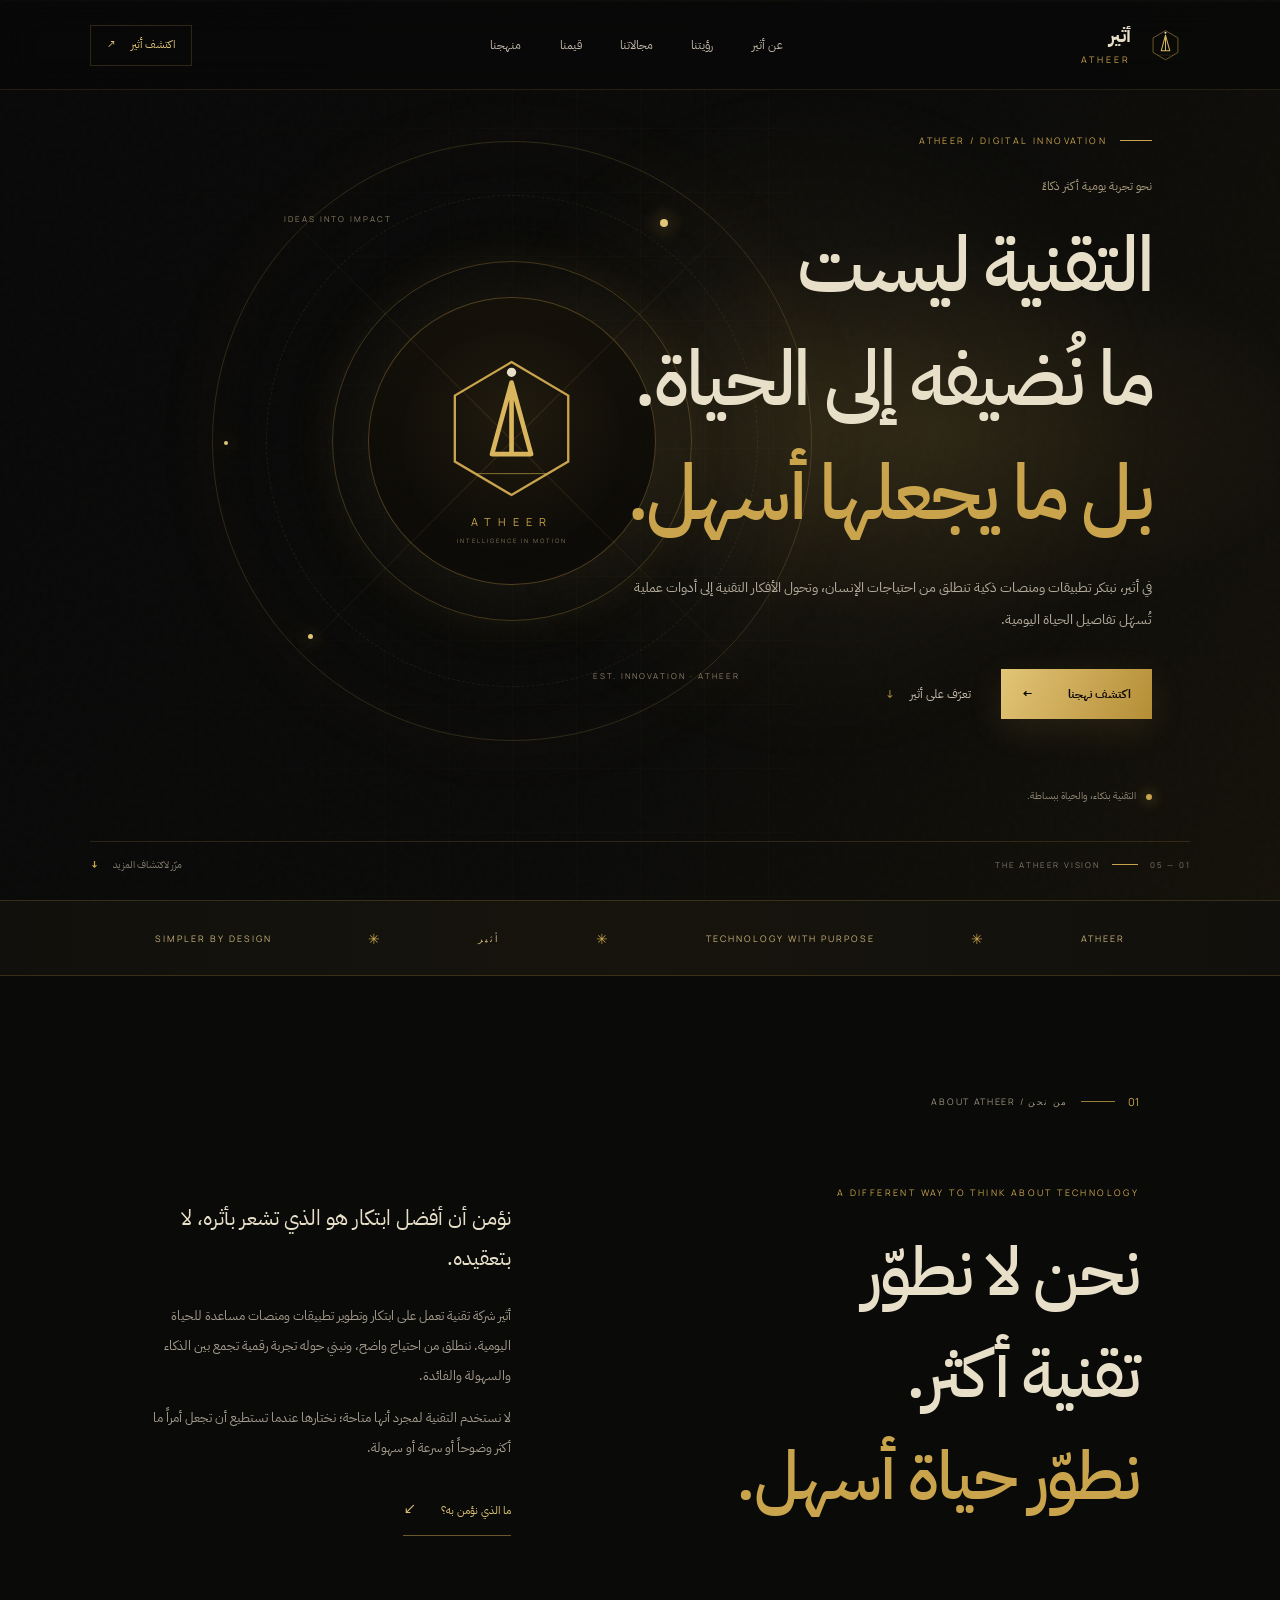
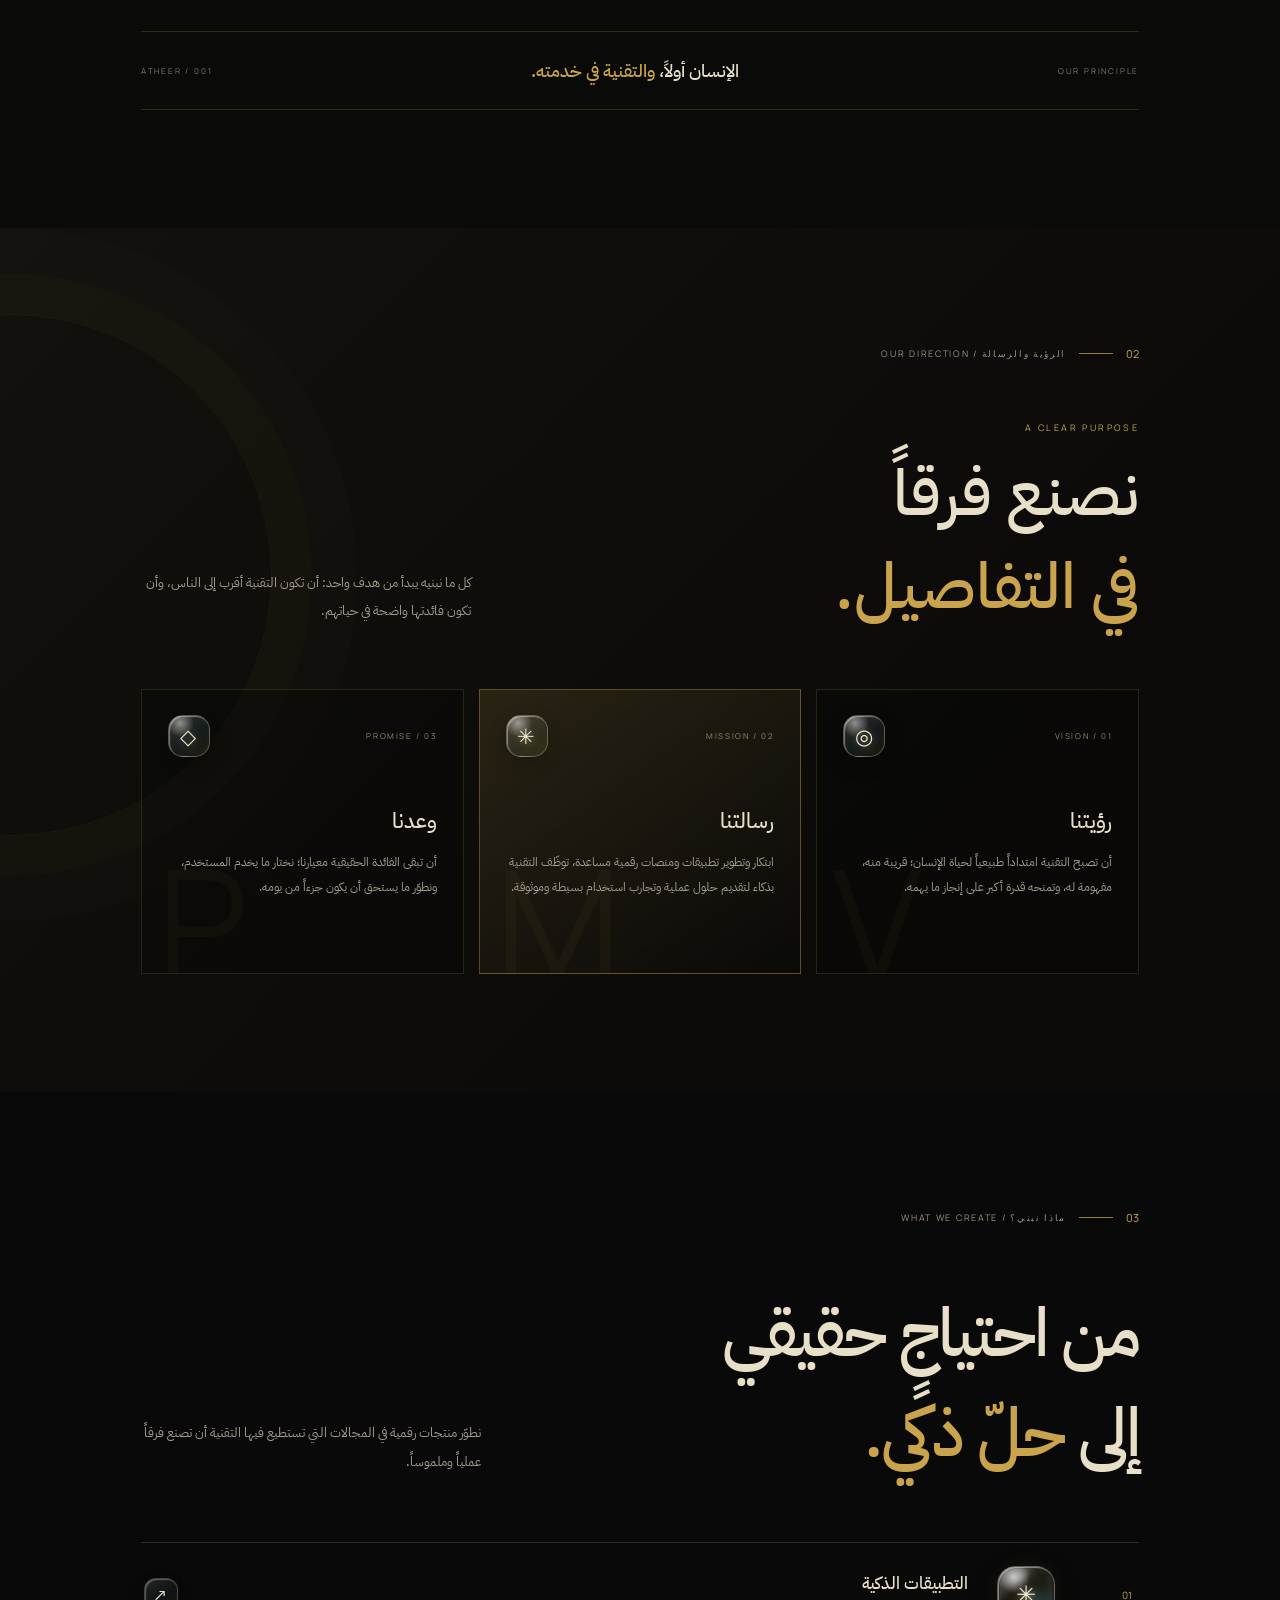
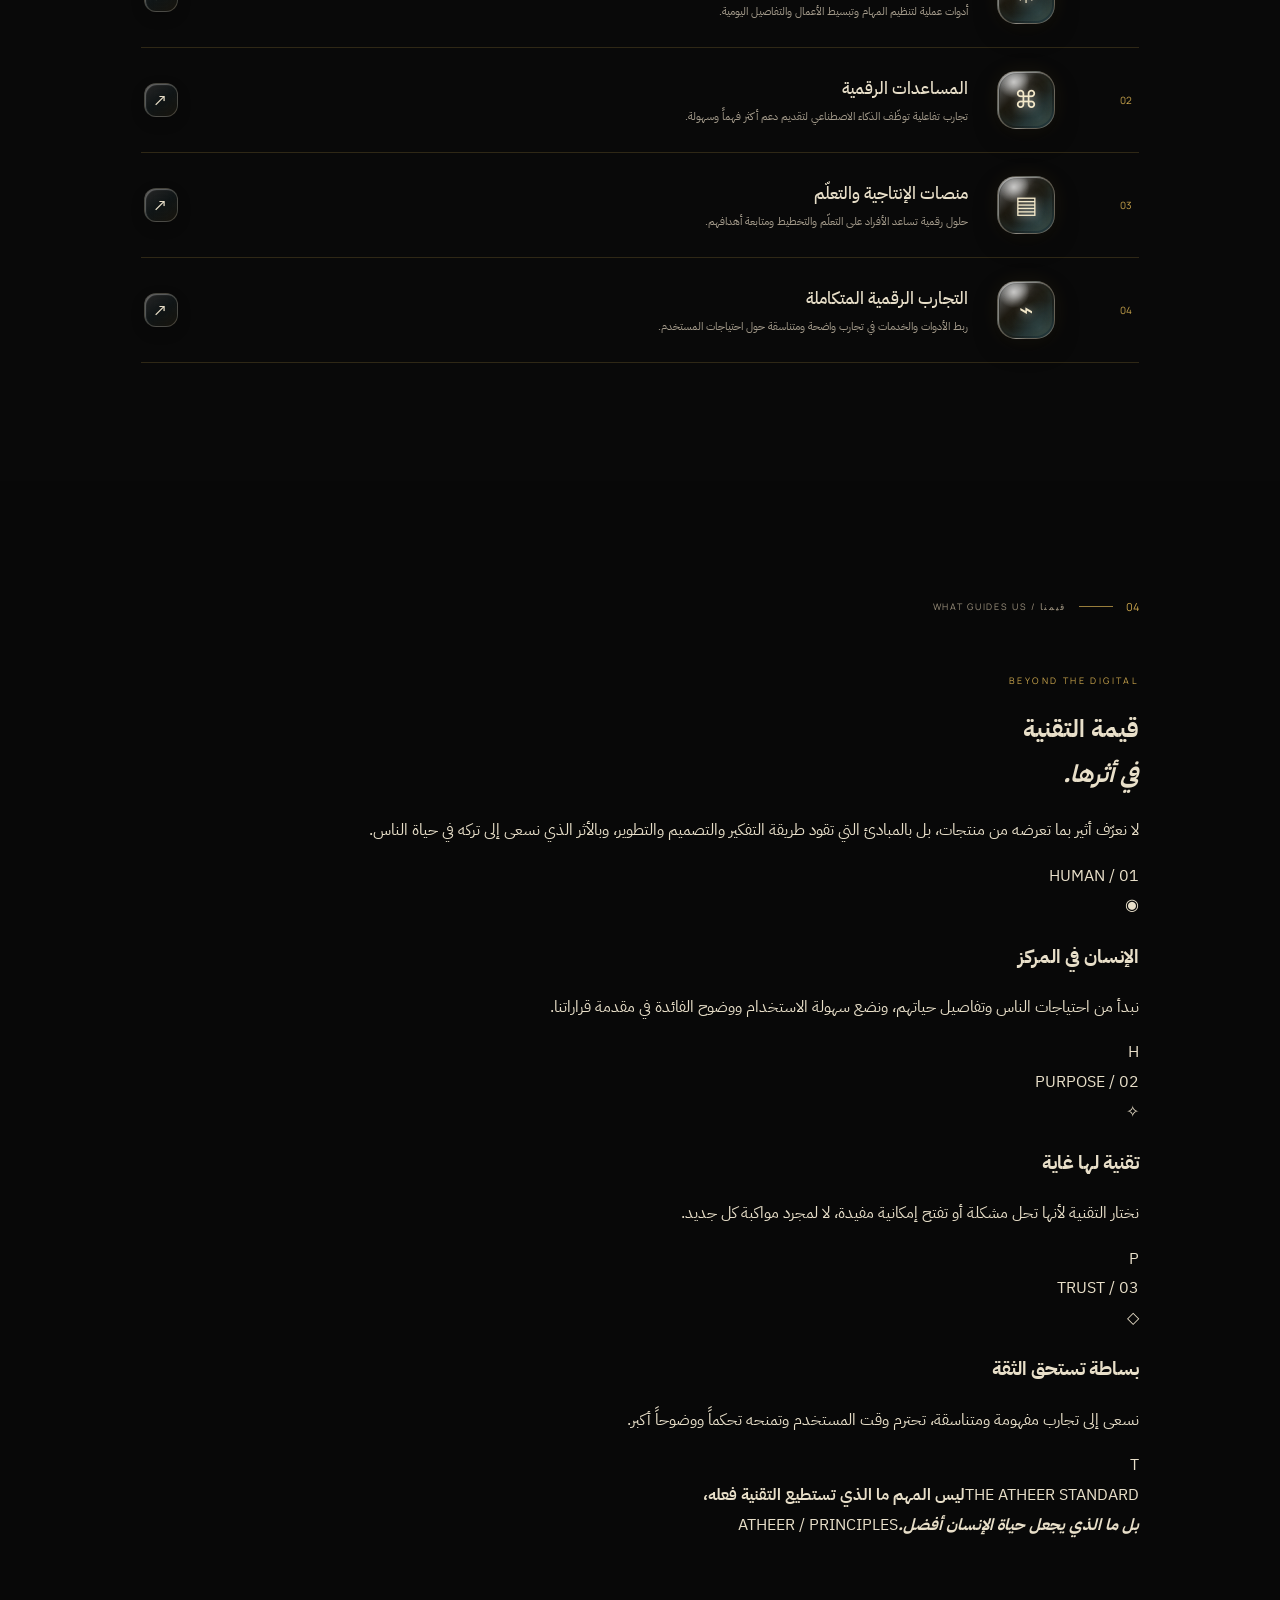
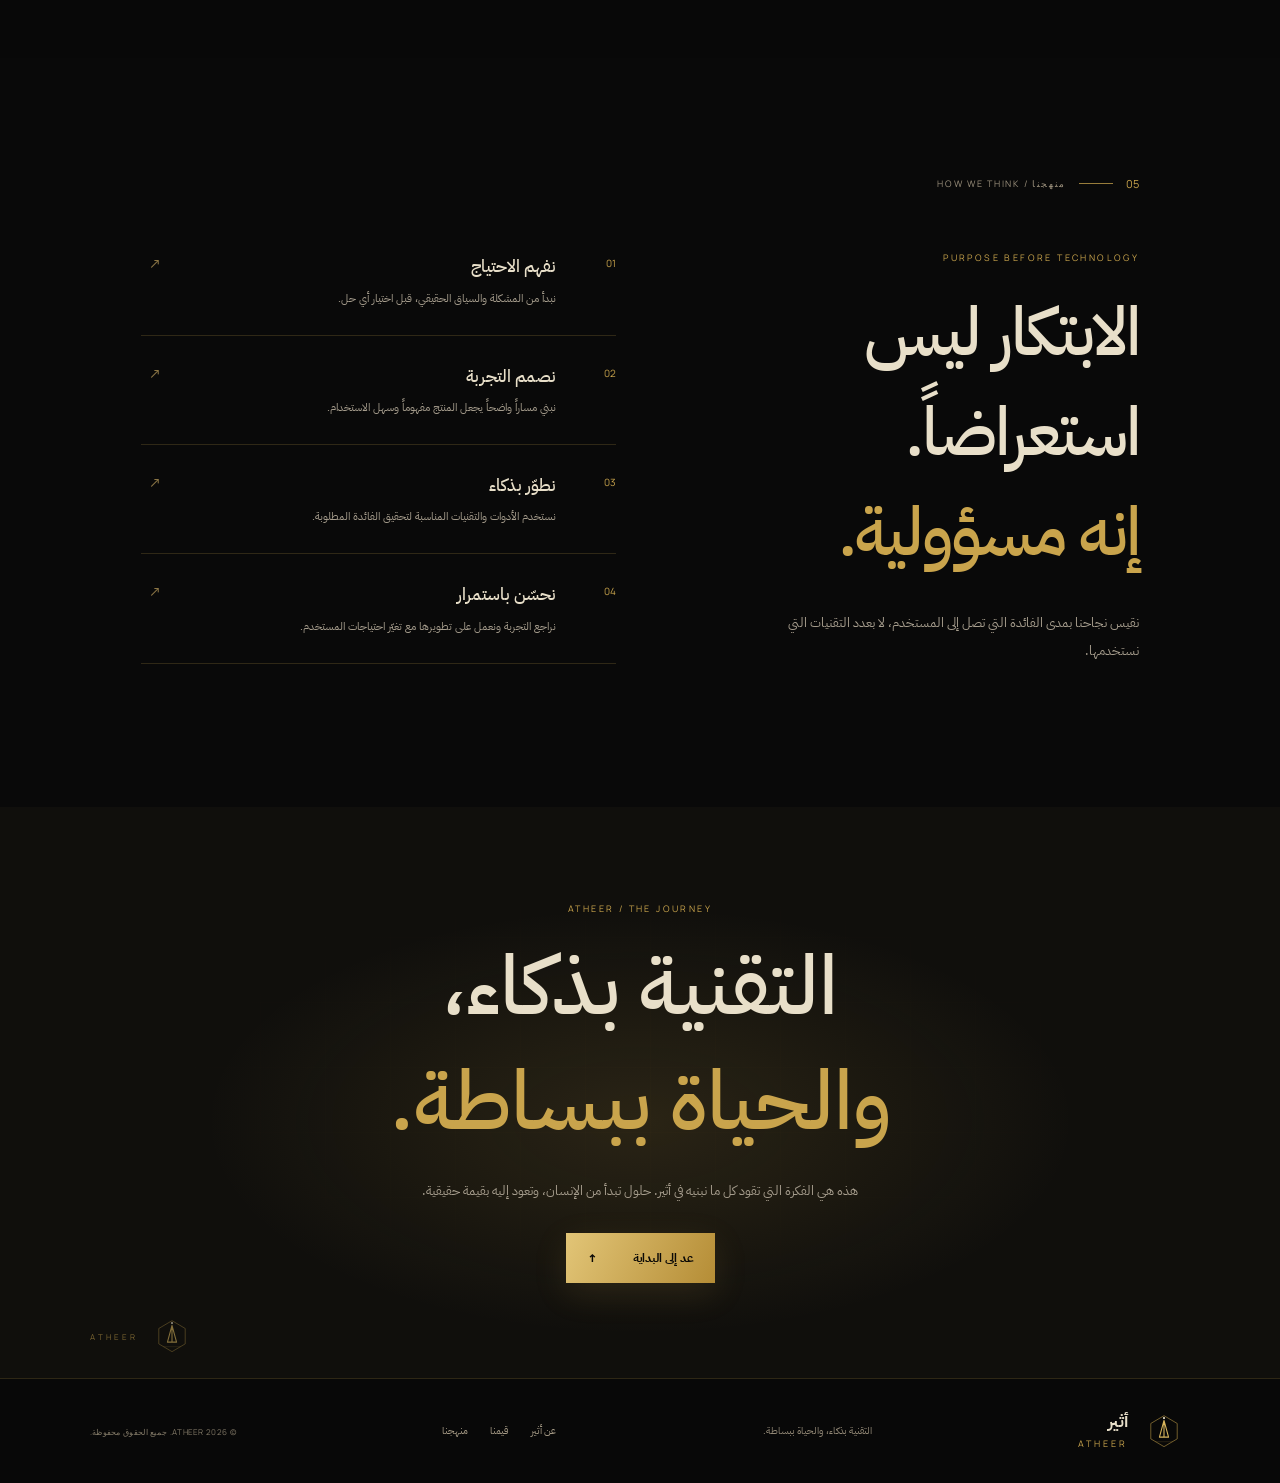
==== commit 06c2c4e1: "Replace product showcase with AtHeer principles section" ====
--- a/index.html
+++ b/index.html
@@ -23,7 +23,7 @@
   </a>
   <button class="menu-toggle" aria-label="فتح القائمة" aria-expanded="false"><span></span><span></span></button>
   <nav class="main-nav" aria-label="القائمة الرئيسية">
-    <a href="#about">عن أثير</a><a href="#vision">رؤيتنا</a><a href="#domains">مجالاتنا</a><a href="#products">منتجاتنا</a><a href="#method">منهجنا</a>
+    <a href="#about">عن أثير</a><a href="#vision">رؤيتنا</a><a href="#domains">مجالاتنا</a><a href="#impact">قيمنا</a><a href="#method">منهجنا</a>
   </nav>
   <a class="nav-cta" href="#journey">اكتشف أثير <span>↗</span></a>
 </header>
@@ -36,7 +36,7 @@
     <p class="hero-kicker">نحو تجربة يومية أكثر ذكاءً</p>
     <h1>التقنية ليست<br>ما نُضيفه إلى الحياة.<br><em>بل ما يجعلها أسهل.</em></h1>
     <p class="hero-lead">في أثير، نبتكر تطبيقات ومنصات ذكية تنطلق من احتياجات الإنسان، وتحول الأفكار التقنية إلى أدوات عملية تُسهّل تفاصيل الحياة اليومية.</p>
-    <div class="hero-actions"><a class="button button-gold" href="#products">اكتشف منتجاتنا <span>←</span></a><a class="text-link" href="#about">تعرّف على أثير <span>↓</span></a></div>
+    <div class="hero-actions"><a class="button button-gold" href="#impact">اكتشف نهجنا <span>←</span></a><a class="text-link" href="#about">تعرّف على أثير <span>↓</span></a></div>
     <div class="hero-signature"><span class="signature-dot"></span> التقنية بذكاء، والحياة ببساطة.</div>
   </div>
   <div class="hero-visual" aria-label="الشعار الهندسي لأثير">
@@ -84,24 +84,18 @@
   </div>
 </section>
 
-<section class="products-section section" id="products">
-  <div class="section-heading"><span class="section-index">04</span><span class="heading-rule"></span><span class="section-eyebrow">منتجات أثير / THE ECOSYSTEM</span></div>
-  <div class="products-heading"><div><p class="overline">BUILT AROUND REAL NEEDS</p><h2>أفكار تتحول<br>إلى <em>تجارب.</em></h2></div><p>نؤمن أن قيمة الفكرة تظهر عندما تتحول إلى منتج يستخدمه الناس ويجدون فيه فائدة حقيقية.</p></div>
-  <article class="product-feature">
-    <div class="product-art">
-      <div class="product-art-grid"></div><div class="product-orbit orbit-a"></div><div class="product-orbit orbit-b"></div>
-      <div class="masar-device"><div class="device-top"><span></span><span></span><span></span></div><div class="device-brand">مَسار</div><div class="device-lines"><i></i><i></i><i></i></div><div class="device-progress"><span></span></div><small>LEARN · ORGANIZE · GROW</small></div>
-      <span class="art-side-note">ATHEER PRODUCT / 001</span>
-    </div>
-    <div class="product-details">
-      <div class="product-meta"><span>01 / EDUCATION & PRODUCTIVITY</span><span class="product-live"><i></i> من منتجات أثير</span></div>
-      <p class="overline">منصة تعليمية ذكية</p><h3>مسار <small>MASAR</small></h3>
-      <p>منصة رقمية لتنظيم الدراسة والإنتاجية، تجمع أدوات التعلّم والتخطيط والمتابعة في تجربة واحدة تساعد الطالب على إدارة رحلته التعليمية بوضوح.</p>
-      <div class="product-tags"><span>التعلّم</span><span>التنظيم</span><span>الإنتاجية</span></div>
-      <a class="underlined-link" href="#journey">اكتشف فلسفة منتجاتنا <span>↙</span></a>
-    </div>
-  </article>
-  <div class="future-note"><span class="future-star">✳</span><p><b>هذه بداية المنظومة.</b><br>نعمل على تطوير أفكار جديدة، ونمنح كل منتج الوقت الذي يحتاجه ليكون مفيداً بحق.</p><span class="future-index">MORE TO COME / 02—∞</span></div>
+<section class="impact-section section" id="impact">
+  <div class="section-heading"><span class="section-index">04</span><span class="heading-rule"></span><span class="section-eyebrow">قيمنا / WHAT GUIDES US</span></div>
+  <div class="impact-heading">
+    <div><p class="overline">BEYOND THE DIGITAL</p><h2>قيمة التقنية<br><em>في أثرها.</em></h2></div>
+    <p>لا نعرّف أثير بما تعرضه من منتجات، بل بالمبادئ التي تقود طريقة التفكير والتصميم والتطوير، وبالأثر الذي نسعى إلى تركه في حياة الناس.</p>
+  </div>
+  <div class="impact-grid">
+    <article class="impact-card impact-card-featured"><span class="impact-number">01 / HUMAN</span><div class="impact-icon">◉</div><h3>الإنسان في المركز</h3><p>نبدأ من احتياجات الناس وتفاصيل حياتهم، ونضع سهولة الاستخدام ووضوح الفائدة في مقدمة قراراتنا.</p><span class="impact-watermark">H</span></article>
+    <article class="impact-card"><span class="impact-number">02 / PURPOSE</span><div class="impact-icon">✧</div><h3>تقنية لها غاية</h3><p>نختار التقنية لأنها تحل مشكلة أو تفتح إمكانية مفيدة، لا لمجرد مواكبة كل جديد.</p><span class="impact-watermark">P</span></article>
+    <article class="impact-card"><span class="impact-number">03 / TRUST</span><div class="impact-icon">◇</div><h3>بساطة تستحق الثقة</h3><p>نسعى إلى تجارب مفهومة ومتناسقة، تحترم وقت المستخدم وتمنحه تحكماً ووضوحاً أكبر.</p><span class="impact-watermark">T</span></article>
+  </div>
+  <div class="impact-statement"><span>THE ATHEER STANDARD</span><strong>ليس المهم ما الذي تستطيع التقنية فعله،<br><em>بل ما الذي يجعل حياة الإنسان أفضل.</em></strong><span>ATHEER / PRINCIPLES</span></div>
 </section>
 
 <section class="method-section section" id="method">
@@ -121,6 +115,6 @@
   <div class="journey-seal"><svg viewBox="0 0 240 170" aria-hidden="true"><path d="M120 12 181 48v71l-61 36-61-36V48z" fill="none" stroke="#C9A44C" stroke-width="2.5"/><path d="M120 34v77M99 111l21-77 21 77M99 111h42" fill="none" stroke="#D9B65D" stroke-width="5" stroke-linecap="round" stroke-linejoin="round"/><circle cx="120" cy="23" r="5" fill="#E8DFC9"/><path d="M80 132h80" fill="none" stroke="#C9A44C"/></svg><span>ATHEER</span></div>
 </section>
 </main>
-<footer class="site-footer"><a class="footer-brand" href="#top"><svg class="brand-mark" viewBox="0 0 240 170" aria-hidden="true"><path d="M120 12 181 48v71l-61 36-61-36V48z" fill="none" stroke="currentColor" stroke-width="2.5"/><path d="M120 34v77M99 111l21-77 21 77M99 111h42" fill="none" stroke="#D9B65D" stroke-width="5" stroke-linecap="round" stroke-linejoin="round"/><circle cx="120" cy="23" r="5" fill="#E8DFC9"/><path d="M80 132h80" fill="none" stroke="currentColor" opacity=".7"/></svg><span><b>أثير</b><small>ATHEER</small></span></a><p>التقنية بذكاء، والحياة ببساطة.</p><nav aria-label="روابط سفلية"><a href="#about">عن أثير</a><a href="#products">منتجاتنا</a><a href="#method">منهجنا</a></nav><span class="copyright">© <span id="year"></span> ATHEER. جميع الحقوق محفوظة.</span></footer>
+<footer class="site-footer"><a class="footer-brand" href="#top"><svg class="brand-mark" viewBox="0 0 240 170" aria-hidden="true"><path d="M120 12 181 48v71l-61 36-61-36V48z" fill="none" stroke="currentColor" stroke-width="2.5"/><path d="M120 34v77M99 111l21-77 21 77M99 111h42" fill="none" stroke="#D9B65D" stroke-width="5" stroke-linecap="round" stroke-linejoin="round"/><circle cx="120" cy="23" r="5" fill="#E8DFC9"/><path d="M80 132h80" fill="none" stroke="currentColor" opacity=".7"/></svg><span><b>أثير</b><small>ATHEER</small></span></a><p>التقنية بذكاء، والحياة ببساطة.</p><nav aria-label="روابط سفلية"><a href="#about">عن أثير</a><a href="#impact">قيمنا</a><a href="#method">منهجنا</a></nav><span class="copyright">© <span id="year"></span> ATHEER. جميع الحقوق محفوظة.</span></footer>
 <script src="script.js"></script>
 </body></html>
--- a/styles.css
+++ b/styles.css
@@ -1 +1,57 @@
-:root{--black:#080808;--black2:#0d0d0c;--panel:#121210;--gold:#c9a44c;--gold2:#d9b65d;--ivory:#e8dfc9;--muted:#a49b89;--line:rgba(201,164,76,.2);--font:"IBM Plex Sans Arabic",sans-serif}*{box-sizing:border-box}html{scroll-behavior:smooth;scroll-padding-top:90px}body{margin:0;background:var(--black);color:var(--ivory);font-family:var(--font);line-height:1.85;overflow-x:hidden}a{color:inherit;text-decoration:none}button{font:inherit}.topline{height:3px;background:linear-gradient(90deg,transparent,var(--gold),#f0d98c,var(--gold),transparent)}.header{height:88px;position:absolute;inset:3px 0 auto;z-index:20;padding:0 7.2vw;display:flex;align-items:center;justify-content:space-between;border-bottom:1px solid rgba(201,164,76,.13);background:rgba(8,8,8,.68);backdrop-filter:blur(18px)}.brand,.footer-brand{display:flex;align-items:center;gap:10px}.brand-symbol{width:48px;height:36px;overflow:visible}.brand-copy,.footer-brand>span{display:flex;flex-direction:column;line-height:1.25}.brand-copy b,.footer-brand b{font-size:19px;font-weight:700}.brand-copy small,.footer-brand small{font:9px Manrope,Arial;letter-spacing:3px;color:var(--gold);margin-top:3px}.nav{display:flex;align-items:center;gap:38px;color:#bdb5a6;font-size:13px}.nav a{transition:color .25s}.nav a:hover{color:var(--gold)}.header-cta{font-size:12px;color:var(--gold);border:1px solid var(--line);padding:9px 17px;transition:.25s}.header-cta:hover{background:var(--gold);color:#080808}.header-cta span{margin-right:12px}.menu-toggle{display:none}.hero{height:min(900px,100svh);min-height:730px;position:relative;display:flex;align-items:center;padding:135px 12vw 105px;overflow:hidden;background:radial-gradient(ellipse at 77% 49%,rgba(201,164,76,.105),transparent 27%),linear-gradient(115deg,#080808 0%,#0a0a09 55%,#11100c 100%)}.hero-grid{position:absolute;inset:0 42% 0 0;opacity:.18;background-image:linear-gradient(rgba(201,164,76,.12) 1px,transparent 1px),linear-gradient(90deg,rgba(201,164,76,.12) 1px,transparent 1px);background-size:62px 62px;mask-image:linear-gradient(90deg,transparent,#000)}.hero-glow{position:absolute;width:650px;height:650px;border-radius:50%;right:8%;top:9%;background:radial-gradient(circle,rgba(201,164,76,.09),transparent 68%);filter:blur(12px)}.hero-content{position:relative;z-index:3;max-width:660px}.eyebrow,.gold-overline{font:10px Manrope,Arial,sans-serif;letter-spacing:2.5px;color:var(--gold)}.eyebrow{display:flex;align-items:center;gap:12px}.eyebrow i{width:28px;height:1px;background:var(--gold)}.hero h1{font-size:clamp(58px,7.1vw,100px);line-height:1.32;letter-spacing:-3px;margin:28px 0 20px;font-weight:600}.hero h1 span{color:#e8dfc9}.hero h1 em,.intro h2 em,.vision-heading h2 em,.fields-head h2 em,.products-head h2 em,.principles h2 em,.contact h2 em{font-style:normal;color:var(--gold)}.hero-description{max-width:550px;color:#b3ab9b;font-size:15px;line-height:2.15}.hero-actions{display:flex;align-items:center;gap:28px;margin-top:34px}.btn-primary{display:inline-flex;align-items:center;justify-content:center;gap:35px;background:linear-gradient(120deg,#d8b65e,#b88f37);color:#0b0a07;padding:14px 22px;font-size:13px;font-weight:700;box-shadow:0 8px 30px rgba(201,164,76,.12);transition:transform .25s,box-shadow .25s}.btn-primary:hover{transform:translateY(-3px);box-shadow:0 12px 35px rgba(201,164,76,.2)}.btn-quiet{font-size:12px;color:#c7bead}.btn-quiet span{color:var(--gold);margin-right:12px}.hero-emblem{position:absolute;width:510px;height:510px;right:57%;top:50%;transform:translate(50%,-47%);display:grid;place-items:center}.emblem-ring{position:absolute;border:1px solid rgba(201,164,76,.19);border-radius:50%}.ring-a{inset:0;box-shadow:inset 0 0 70px rgba(201,164,76,.035),0 0 70px rgba(201,164,76,.04)}.ring-b{inset:42px;border-style:dashed;opacity:.5;animation:spin 70s linear infinite}.emblem-core{width:260px;height:260px;border:1px solid rgba(201,164,76,.26);border-radius:50%;display:flex;flex-direction:column;align-items:center;justify-content:center;background:radial-gradient(circle,#19160e,#0a0a09 70%);box-shadow:0 0 90px rgba(201,164,76,.08)}.emblem-core .brand-symbol{width:200px;height:145px}.emblem-core>span,.contact-signature>span{font:10px Manrope,Arial;letter-spacing:7px;color:var(--gold);margin-top:-8px}.orbit-dot{position:absolute;width:8px;height:8px;border-radius:50%;background:var(--gold);box-shadow:0 0 20px var(--gold)}.dot-a{top:17%;right:16%}.dot-b{bottom:16%;left:14%;width:5px;height:5px}.hero-index{position:absolute;left:7vw;top:48%;display:flex;align-items:center;gap:14px;writing-mode:vertical-rl;color:#827968;font-size:10px}.hero-index span:first-child{color:var(--gold);font-family:Manrope}.hero-index i{height:58px;width:1px;background:var(--gold);opacity:.7}.hero-bottom{position:absolute;bottom:28px;left:7vw;right:7vw;border-top:1px solid rgba(201,164,76,.15);padding-top:15px;display:flex;justify-content:space-between;color:#827b6d;font:9px Manrope,Arial;letter-spacing:1.7px}.section-pad{padding:120px 12vw}.section-label{display:flex;align-items:center;gap:12px;color:#a69b85;font:10px Manrope,Arial;letter-spacing:1.8px;margin-bottom:55px}.section-label span{color:var(--gold)}.section-label i{width:35px;height:1px;background:var(--gold);opacity:.7}.intro{background:#0a0a09}.intro-layout{display:grid;grid-template-columns:1fr .8fr;gap:12%;align-items:center}.intro h2,.fields-head h2,.principles h2{font-size:clamp(44px,5.4vw,72px);line-height:1.48;letter-spacing:-2px;margin:0;font-weight:500}.intro-copy{padding-top:12px}.large-copy{font-size:21px;line-height:1.9;color:var(--ivory);margin:0 0 20px}.intro-copy>p:not(.large-copy){font-size:14px;color:var(--muted);line-height:2.2}.inline-link{display:inline-block;color:var(--gold);font-size:12px;margin-top:15px}.inline-link span{margin-right:12px}.statement-strip{display:flex;align-items:center;justify-content:space-between;border-top:1px solid var(--line);border-bottom:1px solid var(--line);margin-top:95px;padding:22px 0}.statement-strip>span{font:9px Manrope;color:#847b6a;letter-spacing:1.8px}.statement-strip strong{font-size:17px;font-weight:500}.statement-strip strong b{color:var(--gold);font-weight:500}.vision{background:linear-gradient(135deg,#11100d,#0d0c0a 75%);position:relative;overflow:hidden}.vision:after{content:"";position:absolute;width:460px;height:460px;border:1px solid rgba(201,164,76,.08);border-radius:50%;left:-180px;top:15%;box-shadow:0 0 0 35px rgba(201,164,76,.018),0 0 0 75px rgba(201,164,76,.012)}.vision-heading{position:relative;z-index:1}.vision-heading>p{color:var(--gold);font-size:12px}.vision-heading h2{font-size:clamp(42px,5vw,68px);line-height:1.5;margin:10px 0 48px;font-weight:500}.vision-cards{display:grid;grid-template-columns:repeat(3,1fr);gap:16px;position:relative;z-index:1}.vision-card{min-height:270px;padding:25px 26px;border:1px solid rgba(201,164,76,.16);background:rgba(8,8,8,.35);transition:transform .3s,border-color .3s}.vision-card:hover{transform:translateY(-6px);border-color:rgba(201,164,76,.5)}.vision-card.featured{background:linear-gradient(145deg,rgba(201,164,76,.14),rgba(10,10,9,.6));border-color:rgba(201,164,76,.4)}.card-index{font:9px Manrope;color:#8c8068;letter-spacing:1.5px}.mini-symbol{font-size:30px;color:var(--gold);margin:25px 0 8px}.vision-card h3{font-size:20px;margin:0 0 8px}.vision-card p{font-size:12px;color:var(--muted);line-height:2.1;margin:0}.fields{background:#090909}.fields-head{display:flex;justify-content:space-between;align-items:end;gap:30px;margin-bottom:55px}.fields-head>p{max-width:340px;color:var(--muted);font-size:14px;line-height:2.2}.field-list{border-top:1px solid var(--line)}.field-list article{display:grid;grid-template-columns:55px 70px 1fr 35px;align-items:center;gap:22px;padding:24px 5px;border-bottom:1px solid var(--line);transition:background .25s,padding .25s}.field-list article:hover{background:rgba(201,164,76,.035);padding-right:15px;padding-left:15px}.field-no{font:11px Manrope;color:var(--gold)}.field-icon{width:48px;height:48px;display:grid;place-items:center;border:1px solid var(--line);color:var(--gold);font-size:23px}.field-list h3{font-size:17px;margin:0 0 3px;font-weight:500}.field-list p{font-size:12px;color:var(--muted);margin:0}.field-arrow{color:var(--gold);font-size:18px}.products{background:#11100d}.products-head{display:flex;justify-content:space-between;align-items:end;gap:40px;margin-bottom:50px}.products-head h2{font-size:clamp(42px,5vw,66px);line-height:1.45;margin:12px 0 0;font-weight:500}.products-head>p{max-width:330px;color:var(--muted);font-size:13px;line-height:2.2}.masar-card{display:grid;grid-template-columns:1fr 1fr;min-height:370px;border:1px solid rgba(201,164,76,.25);background:#090909}.masar-art{position:relative;min-height:350px;overflow:hidden;display:grid;place-items:center;background:radial-gradient(circle at 50% 48%,rgba(201,164,76,.18),transparent 38%),linear-gradient(145deg,#19160e,#090909 75%)}.masar-grid{position:absolute;inset:0;background-image:linear-gradient(rgba(201,164,76,.09) 1px,transparent 1px),linear-gradient(90deg,rgba(201,164,76,.09) 1px,transparent 1px);background-size:35px 35px;mask-image:radial-gradient(ellipse,#000,transparent 72%)}.masar-orbit{position:absolute;width:245px;height:245px;border:1px solid rgba(201,164,76,.35);border-radius:50%;box-shadow:0 0 0 25px rgba(201,164,76,.035),0 0 0 55px rgba(201,164,76,.025)}.masar-monogram{width:135px;height:135px;display:grid;place-items:center;border:1px solid var(--gold);border-radius:50%;background:#0b0a08;color:var(--gold);font-size:76px;box-shadow:0 0 60px rgba(201,164,76,.15)}.art-caption{position:absolute;bottom:22px;font:9px Manrope;color:#988b70;letter-spacing:3px}.masar-info{padding:42px 45px;display:flex;flex-direction:column;justify-content:center}.product-topline{display:flex;justify-content:space-between;gap:15px;font:8px Manrope;color:#8b806b;letter-spacing:1px;margin-bottom:40px}.product-status{color:#b9a36e}.product-status i{display:inline-block;width:5px;height:5px;border-radius:50%;background:var(--gold);margin-left:6px}.masar-info h3{font-size:46px;margin:0 0 15px;line-height:1.3}.masar-info h3 small{font:12px Manrope;letter-spacing:4px;color:var(--gold);margin-right:12px}.masar-description{font-size:13px;line-height:2.2;color:var(--muted);margin:0;max-width:470px}.product-link{margin-top:25px;color:var(--gold);font-size:12px}.product-link span{margin-right:12px}.coming-line{display:flex;align-items:center;gap:18px;margin-top:25px;color:#8f8573;font-size:11px}.coming-line i{height:1px;flex:1;background:var(--line)}.principles{background:#090909}.principles-layout{display:grid;grid-template-columns:.8fr 1fr;gap:12%}.principles h2{position:sticky;top:120px;align-self:start}.principle-items article{display:grid;grid-template-columns:40px 1fr;gap:20px;padding:0 0 27px;margin-bottom:27px;border-bottom:1px solid var(--line)}.principle-items article>span{font:11px Manrope;color:var(--gold);padding-top:4px}.principle-items h3{font-size:17px;font-weight:500;margin:0 0 5px}.principle-items p{font-size:12px;color:var(--muted);margin:0;line-height:2.1}.contact{position:relative;overflow:hidden;text-align:center;background:radial-gradient(ellipse at 50% 60%,rgba(201,164,76,.12),transparent 48%),#100f0c;min-height:570px}.contact-pattern{position:absolute;inset:0;opacity:.16;background-image:linear-gradient(rgba(201,164,76,.1) 1px,transparent 1px),linear-gradient(90deg,rgba(201,164,76,.1) 1px,transparent 1px);background-size:70px 70px;mask-image:radial-gradient(ellipse,#000,transparent 70%)}.contact .section-label{justify-content:center;position:relative}.contact-content{position:relative;z-index:1;max-width:640px;margin:auto}.contact-content h2{font-size:clamp(54px,7vw,86px);line-height:1.35;margin:16px 0}.contact-content>p:not(.gold-overline){color:var(--muted);font-size:14px;max-width:450px;margin:0 auto 28px}.contact-signature{position:absolute;left:7vw;bottom:35px;display:flex;align-items:center;gap:8px;opacity:.75}.contact-signature .brand-symbol{width:55px;height:40px}.contact-signature>span{font-size:8px;letter-spacing:3px}.footer{padding:30px 7vw;display:flex;align-items:center;justify-content:space-between;border-top:1px solid var(--line);background:#080808}.footer-brand .brand-symbol{width:54px;height:40px}.footer-brand b{font-size:17px}.footer p{font-size:11px;color:#938a79}.copyright{font:9px Manrope;color:#817968;letter-spacing:.4px}.reveal{opacity:0;transform:translateY(22px);transition:opacity .7s ease,transform .7s ease}.reveal.visible{opacity:1;transform:none}@keyframes spin{to{transform:rotate(360deg)}}@media(max-width:1000px){.hero-emblem{right:62%;width:420px;height:420px}.emblem-core{width:220px;height:220px}.emblem-core .brand-symbol{width:170px}.section-pad{padding:100px 8vw}.hero{padding-right:9vw}.masar-info{padding:32px}.vision-cards{gap:10px}.vision-card{padding:20px}}@media(max-width:760px){.header{height:72px;padding:0 6vw}.brand-symbol{width:42px}.brand-copy b{font-size:17px}.menu-toggle{display:flex;flex-direction:column;gap:6px;border:0;background:none;padding:10px;z-index:2}.menu-toggle span{display:block;width:23px;height:1px;background:var(--gold);transition:.25s}.menu-toggle[aria-expanded=true] span:first-child{transform:translateY(3.5px) rotate(45deg)}.menu-toggle[aria-expanded=true] span:last-child{transform:translateY(-3.5px) rotate(-45deg)}.nav{display:none;position:absolute;top:72px;right:0;left:0;padding:22px 7vw 28px;background:#0c0b09;border-bottom:1px solid var(--line);flex-direction:column;align-items:stretch;gap:17px}.nav.open{display:flex}.header-cta{margin-right:auto;margin-left:18px;padding:7px 11px}.hero{min-height:790px;height:auto;padding:145px 8vw 115px;align-items:flex-start}.hero-content{max-width:100%}.hero h1{font-size:clamp(55px,12vw,82px);margin-top:22px}.hero-description{font-size:13px;max-width:500px}.hero-emblem{width:290px;height:290px;right:55%;top:auto;bottom:20px;transform:translateX(50%);opacity:.48}.emblem-core{width:160px;height:160px}.emblem-core .brand-symbol{width:120px;height:90px}.emblem-core>span{font-size:7px}.hero-index{display:none}.hero-bottom{font-size:8px;left:8vw;right:8vw}.section-pad{padding:78px 8vw}.section-label{margin-bottom:38px}.intro-layout,.principles-layout{grid-template-columns:1fr;gap:28px}.intro h2,.fields-head h2,.principles h2{font-size:clamp(43px,10vw,60px)}.large-copy{font-size:18px}.statement-strip{margin-top:55px;gap:12px}.statement-strip strong{font-size:13px}.statement-strip>span{font-size:7px}.vision-heading h2{font-size:43px}.vision-cards{grid-template-columns:1fr}.vision-card{min-height:unset;padding:23px}.mini-symbol{margin:14px 0 5px}.fields-head,.products-head{display:block}.fields-head>p,.products-head>p{margin-top:20px}.field-list article{grid-template-columns:32px 48px 1fr 20px;gap:12px;padding:19px 0}.field-icon{width:42px;height:42px}.field-list h3{font-size:14px}.field-list p{font-size:10px}.masar-card{grid-template-columns:1fr}.masar-art{min-height:245px}.masar-orbit{width:180px;height:180px}.masar-monogram{width:105px;height:105px;font-size:60px}.masar-info{padding:27px 23px}.product-topline{margin-bottom:25px}.masar-info h3{font-size:38px}.principles h2{position:static;margin-bottom:20px}.contact{min-height:560px}.contact-signature{left:5vw;bottom:20px}.footer{padding:25px 6vw;flex-wrap:wrap;gap:12px}.footer p{order:3;width:100%;margin:0}.copyright{font-size:8px}}@media(max-width:390px){.hero-actions{gap:16px}.btn-primary{gap:20px;padding:12px 15px}.btn-quiet{font-size:11px}.hero-bottom span:last-child{font-size:7px}.field-list article{grid-template-columns:25px 40px 1fr 15px;gap:8px}.field-icon{width:38px;height:38px}.field-list p{max-width:210px}.contact-content h2{font-size:53px}}@media(prefers-reduced-motion:reduce){*,*::before,*::after{scroll-behavior:auto!important;animation-duration:.01ms!important;transition-duration:.01ms!important}.reveal{opacity:1;transform:none}}+:root{--black:#080808;--black-soft:#0d0d0b;--panel:#12110e;--gold:#c9a44c;--gold-light:#e0c477;--ivory:#e8dfc9;--muted:#a69d8d;--line:rgba(201,164,76,.2);--font:"IBM Plex Sans Arabic",sans-serif}*{box-sizing:border-box}html{scroll-behavior:smooth;scroll-padding-top:100px}body{margin:0;background:var(--black);color:var(--ivory);font-family:var(--font);line-height:1.85;overflow-x:hidden}a{color:inherit;text-decoration:none}button{font:inherit}.scroll-progress{position:fixed;z-index:100;top:0;right:0;height:2px;width:0;background:linear-gradient(90deg,var(--gold),#f3df9e);box-shadow:0 0 12px #c9a44c88}.site-header{height:88px;position:absolute;z-index:30;top:2px;inset-inline:0;padding:0 7vw;display:flex;align-items:center;justify-content:space-between;border-bottom:1px solid rgba(201,164,76,.15);background:rgba(8,8,8,.68);backdrop-filter:blur(18px);transition:background .3s,height .3s}.site-header.scrolled{position:fixed;height:74px;background:rgba(8,8,8,.94);box-shadow:0 8px 30px #0006}.brand,.footer-brand{display:flex;align-items:center;gap:10px;flex-shrink:0}.brand-mark{width:49px;height:37px;color:var(--gold);overflow:visible}.brand-name,.footer-brand>span{display:flex;flex-direction:column;line-height:1.2}.brand-name b,.footer-brand b{font-size:19px;font-weight:700}.brand-name small,.footer-brand small{font:9px Manrope,Arial;letter-spacing:3px;color:var(--gold);margin-top:5px}.main-nav{display:flex;align-items:center;gap:clamp(18px,3vw,42px);font-size:12px;color:#c1b8a8}.main-nav a{position:relative;padding:10px 0;transition:color .25s}.main-nav a:after{content:"";position:absolute;bottom:2px;right:0;width:0;height:1px;background:var(--gold);transition:width .25s}.main-nav a:hover,.main-nav a.active{color:var(--gold-light)}.main-nav a:hover:after,.main-nav a.active:after{width:100%}.nav-cta{border:1px solid var(--line);padding:9px 16px;color:var(--gold-light);font-size:11px;transition:.25s}.nav-cta span{margin-right:12px}.nav-cta:hover{background:var(--gold);color:#090806}.menu-toggle{display:none}.hero{min-height:850px;height:min(980px,100svh);position:relative;display:flex;align-items:center;padding:150px 10vw 110px;overflow:hidden;background:radial-gradient(ellipse at 73% 48%,rgba(201,164,76,.12),transparent 29%),linear-gradient(118deg,#080808 0%,#0a0a09 58%,#141109 100%)}.hero-noise{position:absolute;inset:0;opacity:.035;background-image:url("data:image/svg+xml,%3Csvg viewBox='0 0 180 180' xmlns='http://www.w3.org/2000/svg'%3E%3Cfilter id='n'%3E%3CfeTurbulence type='fractalNoise' baseFrequency='.9' numOctaves='3' stitchTiles='stitch'/%3E%3C/filter%3E%3Crect width='100%25' height='100%25' filter='url(%23n)' opacity='.5'/%3E%3C/svg%3E")}.hero-grid{position:absolute;inset:0 38% 0 0;opacity:.2;background-image:linear-gradient(rgba(201,164,76,.11) 1px,transparent 1px),linear-gradient(90deg,rgba(201,164,76,.11) 1px,transparent 1px);background-size:64px 64px;mask-image:linear-gradient(90deg,transparent,#000 70%)}.hero-aura{position:absolute;width:700px;height:700px;right:9%;top:8%;border-radius:50%;background:radial-gradient(circle,rgba(201,164,76,.1),transparent 68%);filter:blur(15px)}.hero-copy{position:relative;z-index:4;width:55%;max-width:680px}.eyebrow,.overline{font:9px Manrope,Arial,sans-serif;letter-spacing:2.4px;color:var(--gold)}.eyebrow{display:flex;align-items:center;gap:13px}.eyebrow-line{width:32px;height:1px;background:var(--gold)}.hero-kicker{font-size:12px;color:#a99b7c;margin:28px 0 0}.hero h1{font-size:clamp(50px,6vw,84px);font-weight:500;line-height:1.48;letter-spacing:-2.7px;margin:12px 0 22px}.hero h1 em,.about-title h2 em,.vision-intro h2 em,.domains-heading h2 em,.products-heading h2 em,.method-heading h2 em,.journey-content h2 em{font-style:normal;color:var(--gold)}.hero-lead{max-width:520px;color:#b4ac9d;font-size:14px;line-height:2.25}.hero-actions{display:flex;align-items:center;gap:30px;margin-top:34px}.button{display:inline-flex;align-items:center;justify-content:center;gap:35px;padding:14px 21px;font-size:12px;font-weight:700;transition:transform .25s,box-shadow .25s}.button-gold{color:#0b0906;background:linear-gradient(115deg,#e2c577,#b58d36);box-shadow:0 10px 34px rgba(201,164,76,.13)}.button:hover{transform:translateY(-3px);box-shadow:0 14px 38px rgba(201,164,76,.22)}.text-link{font-size:12px;color:#c9c0af}.text-link span{color:var(--gold);margin-right:12px}.hero-signature{display:flex;align-items:center;gap:10px;margin-top:68px;color:#8e8575;font-size:10px}.signature-dot{width:6px;height:6px;border-radius:50%;background:var(--gold);box-shadow:0 0 14px var(--gold)}.hero-visual{position:absolute;z-index:2;width:min(47vw,600px);height:min(47vw,600px);right:60%;top:49%;transform:translate(50%,-50%);display:grid;place-items:center}.visual-orbit{position:absolute;border:1px solid rgba(201,164,76,.2);border-radius:50%}.orbit-outer{inset:0;box-shadow:inset 0 0 70px rgba(201,164,76,.025),0 0 80px rgba(201,164,76,.04)}.orbit-middle{inset:9%;border-style:dashed;opacity:.55;animation:rotate 80s linear infinite}.orbit-inner{inset:20%;border-color:rgba(201,164,76,.28);box-shadow:0 0 45px rgba(201,164,76,.06)}.visual-axis{position:absolute;width:1px;height:118%;background:linear-gradient(transparent,rgba(201,164,76,.15),transparent);transform:rotate(45deg)}.axis-two{transform:rotate(-45deg)}.visual-core{width:48%;height:48%;border:1px solid rgba(201,164,76,.34);border-radius:50%;background:radial-gradient(circle at 50% 40%,#211b0e,#0a0907 72%);display:flex;flex-direction:column;align-items:center;justify-content:center;box-shadow:0 0 100px rgba(201,164,76,.11),inset 0 0 45px rgba(201,164,76,.05)}.hero-mark{width:78%;height:65%}.visual-core>span{font:11px Manrope;letter-spacing:7px;color:var(--gold);margin-top:-9px}.visual-core>small{font:6px Manrope;letter-spacing:2px;color:#84775b;margin-top:8px}.orbit-point{position:absolute;width:8px;height:8px;background:var(--gold-light);border-radius:50%;box-shadow:0 0 18px var(--gold)}.point-one{top:13%;right:24%}.point-two{bottom:17%;left:16%;width:5px;height:5px}.point-three{top:50%;left:2%;width:4px;height:4px}.visual-caption{position:absolute;color:#8d8064;font:8px Manrope;letter-spacing:2px}.caption-top{top:12%;left:12%}.caption-bottom{bottom:10%;right:12%}.hero-bottom{position:absolute;bottom:28px;left:7vw;right:7vw;display:flex;justify-content:space-between;align-items:center;padding-top:15px;border-top:1px solid rgba(201,164,76,.17);color:#827a6b;font:8px Manrope;letter-spacing:1.8px}.hero-bottom span{display:flex;align-items:center;gap:12px}.hero-bottom i{width:26px;height:1px;background:var(--gold)}.hero-bottom a{font:10px var(--font);letter-spacing:0}.hero-bottom b{color:var(--gold);margin-right:12px}.brand-ribbon{height:76px;display:flex;align-items:center;justify-content:space-evenly;gap:18px;padding:0 6vw;background:linear-gradient(90deg,#11100c,#17140d,#11100c);border-top:1px solid var(--line);border-bottom:1px solid var(--line);color:#c7b17b;font:9px Manrope;letter-spacing:2px;white-space:nowrap}.brand-ribbon i{font-style:normal;color:var(--gold);font-size:14px}.section{padding:118px 11vw}.section-heading{display:flex;align-items:center;gap:13px;margin-bottom:60px;color:#9d927e}.section-index{font:11px Manrope;color:var(--gold)}.heading-rule{width:34px;height:1px;background:var(--gold);opacity:.75}.section-eyebrow{font:9px Manrope;letter-spacing:1.7px}.about-section{background:#0a0a09}.about-layout{display:grid;grid-template-columns:1.1fr .8fr;gap:12%;align-items:center}.about-title .overline{margin-bottom:23px}.about-title h2,.domains-heading h2,.method-heading h2{font-size:clamp(44px,5.3vw,72px);line-height:1.5;font-weight:500;letter-spacing:-2px;margin:0}.about-copy{padding-top:30px}.lead-copy{font-size:21px;line-height:1.9;color:var(--ivory);margin:0 0 22px}.about-copy>p:not(.lead-copy){font-size:13px;color:var(--muted);line-height:2.3}.underlined-link{display:inline-flex;align-items:center;gap:25px;margin-top:20px;padding-bottom:9px;border-bottom:1px solid rgba(201,164,76,.5);color:var(--gold-light);font-size:11px}.underlined-link span{font-size:16px}.about-principle{display:flex;align-items:center;justify-content:space-between;gap:20px;margin-top:95px;padding:22px 0;border-top:1px solid var(--line);border-bottom:1px solid var(--line)}.about-principle>span{font:8px Manrope;letter-spacing:1.8px;color:#857a66}.about-principle strong{font-size:18px;font-weight:500}.about-principle em{font-style:normal;color:var(--gold)}.vision-section{background:linear-gradient(135deg,#12110e,#0b0a08 75%);position:relative;overflow:hidden}.vision-section:after{content:"";position:absolute;width:520px;height:520px;border:1px solid rgba(201,164,76,.07);border-radius:50%;left:-250px;top:10%;box-shadow:0 0 0 40px rgba(201,164,76,.018),0 0 0 85px rgba(201,164,76,.012)}.vision-intro{position:relative;z-index:1;display:flex;align-items:end;justify-content:space-between;gap:30px;margin-bottom:55px}.vision-intro .overline{margin:0 0 14px}.vision-intro h2,.products-heading h2{font-size:clamp(43px,5vw,67px);line-height:1.45;font-weight:500;margin:0}.vision-intro>p{max-width:330px;color:var(--muted);font-size:13px;line-height:2.2;margin-bottom:8px}.direction-grid{display:grid;grid-template-columns:repeat(3,1fr);gap:15px;position:relative;z-index:1}.direction-card{min-height:285px;position:relative;overflow:hidden;padding:25px 26px;border:1px solid rgba(201,164,76,.17);background:rgba(5,5,5,.3);transition:transform .3s,border-color .3s,background .3s}.direction-card:hover{transform:translateY(-7px);border-color:rgba(201,164,76,.5)}.direction-featured{background:linear-gradient(145deg,rgba(201,164,76,.15),rgba(9,9,8,.75));border-color:rgba(201,164,76,.4)}.direction-top{display:flex;justify-content:space-between;align-items:center;font:8px Manrope;letter-spacing:1.6px;color:#998967}.direction-top b{font-size:25px;color:var(--gold);font-weight:400}.direction-card h3{font-size:21px;font-weight:500;margin:45px 0 9px}.direction-card p{position:relative;z-index:1;color:var(--muted);font-size:12px;line-height:2.15;margin:0;max-width:320px}.card-watermark{position:absolute;left:15px;bottom:-50px;font:150px Manrope;color:rgba(201,164,76,.045)}.domains-section{background:#090909}.domains-heading{display:flex;align-items:end;justify-content:space-between;gap:30px;margin-bottom:58px}.domains-heading h2{font-size:clamp(44px,5.2vw,70px)}.domains-heading>p{max-width:340px;color:var(--muted);font-size:13px;line-height:2.2;margin-bottom:8px}.domain-list{border-top:1px solid var(--line)}.domain-row{display:grid;grid-template-columns:55px 65px 1fr 30px;align-items:center;gap:22px;padding:23px 7px;border-bottom:1px solid var(--line);transition:background .25s,padding .25s}.domain-row:hover{background:rgba(201,164,76,.035);padding-right:18px;padding-left:18px}.domain-number{font:10px Manrope;color:var(--gold)}.domain-symbol{width:48px;height:48px;border:1px solid var(--line);display:grid;place-items:center;color:var(--gold);font-size:22px}.domain-text h3{font-size:17px;font-weight:500;margin:0 0 3px}.domain-text p{font-size:11px;color:var(--muted);margin:0}.domain-arrow{font-size:18px;color:var(--gold)}.products-section{background:#11100d}.products-heading{display:flex;justify-content:space-between;align-items:end;gap:35px;margin-bottom:52px}.products-heading .overline{margin:0 0 12px}.products-heading>p{max-width:320px;color:var(--muted);font-size:13px;line-height:2.2;margin-bottom:8px}.product-feature{display:grid;grid-template-columns:1.05fr .95fr;min-height:430px;border:1px solid rgba(201,164,76,.28);background:#090909}.product-art{position:relative;min-height:420px;overflow:hidden;display:grid;place-items:center;background:radial-gradient(circle at 50% 48%,rgba(201,164,76,.17),transparent 40%),linear-gradient(145deg,#1b170e,#090908 78%)}.product-art-grid{position:absolute;inset:0;background-image:linear-gradient(rgba(201,164,76,.09) 1px,transparent 1px),linear-gradient(90deg,rgba(201,164,76,.09) 1px,transparent 1px);background-size:36px 36px;mask-image:radial-gradient(ellipse,#000,transparent 72%)}.product-orbit{position:absolute;width:280px;height:280px;border:1px solid rgba(201,164,76,.28);border-radius:50%}.orbit-a{box-shadow:0 0 0 28px rgba(201,164,76,.035),0 0 0 58px rgba(201,164,76,.02)}.orbit-b{width:355px;height:355px;border-style:dashed;opacity:.5;animation:rotate 85s linear infinite}.masar-device{position:relative;width:195px;height:265px;border:1px solid rgba(201,164,76,.58);border-radius:17px;background:linear-gradient(155deg,#1b180f,#090908 75%);box-shadow:0 22px 75px #000b,0 0 45px rgba(201,164,76,.11);display:flex;flex-direction:column;align-items:center;padding:14px 15px;transform:rotate(-5deg)}.device-top{align-self:stretch;display:flex;gap:4px}.device-top span{width:4px;height:4px;border-radius:50%;background:#9b8247}.device-brand{margin-top:45px;font-size:40px;color:var(--gold-light);font-weight:600}.device-lines{width:100%;display:grid;gap:8px;margin-top:24px}.device-lines i{height:4px;border-radius:4px;background:linear-gradient(90deg,rgba(201,164,76,.6),rgba(201,164,76,.08))}.device-lines i:nth-child(2){width:76%}.device-lines i:nth-child(3){width:54%}.device-progress{width:100%;height:4px;background:#393020;border-radius:5px;margin-top:24px}.device-progress span{display:block;width:68%;height:100%;background:var(--gold);border-radius:5px}.masar-device>small{font:6px Manrope;letter-spacing:1.5px;color:#8d805f;margin-top:17px}.art-side-note{position:absolute;bottom:20px;right:23px;font:7px Manrope;letter-spacing:1.6px;color:#958563}.product-details{padding:45px 43px;display:flex;flex-direction:column;justify-content:center}.product-meta{display:flex;justify-content:space-between;gap:10px;font:7px Manrope;letter-spacing:1px;color:#8d806a;margin-bottom:48px}.product-live{color:#bda66d}.product-live i{display:inline-block;width:5px;height:5px;border-radius:50%;background:var(--gold);margin-left:6px}.product-details>.overline{margin:0 0 8px}.product-details h3{font-size:48px;font-weight:500;line-height:1.3;margin:0 0 16px}.product-details h3 small{font:11px Manrope;letter-spacing:4px;color:var(--gold);margin-right:13px}.product-details>p:not(.overline){font-size:13px;line-height:2.25;color:var(--muted);margin:0;max-width:460px}.product-tags{display:flex;gap:8px;margin-top:22px}.product-tags span{padding:5px 11px;border:1px solid var(--line);color:#b4a27a;font-size:9px}.product-details .underlined-link{align-self:flex-start;margin-top:27px}.future-note{display:flex;align-items:center;gap:20px;padding:25px 0 0}.future-star{font-size:25px;color:var(--gold)}.future-note p{font-size:11px;color:var(--muted);line-height:1.9;margin:0}.future-note p b{color:var(--ivory);font-weight:500}.future-index{margin-right:auto;font:7px Manrope;letter-spacing:1.4px;color:#8e8061}.method-section{background:#090909}.method-layout{display:grid;grid-template-columns:.85fr 1fr;gap:12%}.method-heading .overline{margin:0 0 20px}.method-heading h2{font-size:clamp(44px,5.2vw,70px)}.method-heading>p:last-child{max-width:370px;color:var(--muted);font-size:13px;line-height:2.2;margin-top:25px}.method-steps article{display:grid;grid-template-columns:42px 1fr 20px;gap:18px;align-items:start;padding:0 0 25px;margin-bottom:25px;border-bottom:1px solid var(--line)}.method-steps article>span{font:10px Manrope;color:var(--gold);padding-top:5px}.method-steps h3{font-size:17px;font-weight:500;margin:0 0 5px}.method-steps p{font-size:11px;color:var(--muted);line-height:2;margin:0}.method-steps article>b{font-size:15px;color:#8d7746;font-weight:400}.journey-section{position:relative;min-height:560px;overflow:hidden;display:flex;align-items:center;justify-content:center;text-align:center;padding:95px 8vw;background:radial-gradient(ellipse at 50% 55%,rgba(201,164,76,.14),transparent 48%),#100f0c}.journey-pattern{position:absolute;inset:0;opacity:.15;background-image:linear-gradient(rgba(201,164,76,.1) 1px,transparent 1px),linear-gradient(90deg,rgba(201,164,76,.1) 1px,transparent 1px);background-size:65px 65px;mask-image:radial-gradient(ellipse,#000,transparent 70%)}.journey-content{position:relative;z-index:2;max-width:620px}.journey-content .overline{margin:0 0 15px}.journey-content h2{font-size:clamp(52px,7vw,82px);line-height:1.4;font-weight:500;margin:0 0 18px}.journey-content>p:not(.overline){max-width:450px;margin:0 auto 27px;color:var(--muted);font-size:13px;line-height:2.2}.journey-seal{position:absolute;left:7%;bottom:22px;display:flex;align-items:center;gap:8px;opacity:.58}.journey-seal svg{width:52px;height:39px}.journey-seal span{font:8px Manrope;letter-spacing:3px;color:var(--gold)}.site-footer{min-height:105px;padding:25px 7vw;display:flex;align-items:center;justify-content:space-between;gap:25px;background:#080808;border-top:1px solid var(--line)}.footer-brand .brand-mark{width:52px;height:39px}.footer-brand b{font-size:17px}.site-footer>p{font-size:10px;color:#918775}.site-footer nav{display:flex;gap:22px;font-size:10px;color:#a69b86}.site-footer nav a:hover{color:var(--gold)}.copyright{font:8px Manrope;color:#827967;letter-spacing:.3px}.reveal{opacity:0;transform:translateY(25px);transition:opacity .75s ease,transform .75s ease}.reveal.is-visible{opacity:1;transform:none}@keyframes rotate{to{transform:rotate(360deg)}}@media(max-width:1050px){.site-header{padding:0 5vw}.main-nav{gap:18px}.hero{padding-right:7vw}.hero-visual{width:48vw;height:48vw;right:64%}.section{padding:100px 8vw}.product-details{padding:34px}.direction-card{padding:22px}.about-layout,.method-layout{gap:8%}}@media(max-width:760px){html{scroll-padding-top:78px}.site-header{height:72px;padding:0 5vw}.site-header.scrolled{height:66px}.brand-mark{width:43px}.brand-name b{font-size:17px}.menu-toggle{display:flex;flex-direction:column;gap:6px;border:0;background:none;padding:10px;z-index:2}.menu-toggle span{display:block;width:23px;height:1px;background:var(--gold);transition:.25s}.menu-toggle[aria-expanded=true] span:first-child{transform:translateY(3.5px) rotate(45deg)}.menu-toggle[aria-expanded=true] span:last-child{transform:translateY(-3.5px) rotate(-45deg)}.main-nav{display:none;position:absolute;top:72px;right:0;left:0;padding:20px 7vw 27px;background:#0c0b09;border-bottom:1px solid var(--line);flex-direction:column;align-items:stretch;gap:12px}.main-nav.open{display:flex}.main-nav a{padding:7px 0}.nav-cta{margin-right:auto;margin-left:12px;padding:7px 10px;font-size:10px}.hero{height:auto;min-height:870px;padding:135px 8vw 100px;align-items:flex-start}.hero-copy{width:100%;max-width:600px}.hero-kicker{margin-top:22px}.hero h1{font-size:clamp(47px,10.5vw,72px);line-height:1.5;letter-spacing:-1.8px}.hero-lead{font-size:12px;max-width:480px}.hero-signature{margin-top:36px}.hero-visual{width:290px;height:290px;right:55%;top:auto;bottom:0;transform:translateX(50%);opacity:.52}.visual-core>span{font-size:8px}.visual-core>small{font-size:5px}.visual-caption{font-size:6px}.hero-bottom{left:8vw;right:8vw;bottom:20px;font-size:7px}.hero-bottom a{font-size:9px}.brand-ribbon{height:60px;justify-content:flex-start;overflow:hidden;gap:22px;padding:0 8vw;font-size:8px}.section{padding:78px 8vw}.section-heading{margin-bottom:40px}.section-eyebrow{font-size:8px}.about-layout,.method-layout{grid-template-columns:1fr;gap:25px}.about-title h2,.domains-heading h2,.method-heading h2{font-size:clamp(43px,10vw,60px)}.about-copy{padding-top:0}.lead-copy{font-size:18px}.about-principle{margin-top:55px;gap:10px}.about-principle strong{font-size:13px}.about-principle>span{font-size:6px}.vision-intro,.domains-heading,.products-heading{display:block}.vision-intro>p,.domains-heading>p,.products-heading>p{margin-top:20px}.vision-intro h2,.products-heading h2{font-size:44px}.direction-grid{grid-template-columns:1fr}.direction-card{min-height:230px;padding:22px}.direction-card h3{margin-top:28px}.domains-heading{margin-bottom:38px}.domain-row{grid-template-columns:27px 42px 1fr 16px;gap:9px;padding:18px 0}.domain-symbol{width:38px;height:38px;font-size:18px}.domain-text h3{font-size:13px}.domain-text p{font-size:9px;line-height:1.8}.domain-number{font-size:8px}.domain-arrow{font-size:14px}.products-heading{margin-bottom:35px}.product-feature{grid-template-columns:1fr}.product-art{min-height:320px}.product-orbit{width:225px;height:225px}.orbit-b{width:285px;height:285px}.masar-device{width:155px;height:220px}.device-brand{font-size:34px;margin-top:32px}.product-details{padding:28px 23px}.product-meta{margin-bottom:28px;font-size:6px}.product-details h3{font-size:40px}.product-details>p:not(.overline){font-size:11px}.future-note{gap:12px}.future-note p{font-size:10px}.future-index{font-size:6px}.method-heading>p:last-child{margin-top:18px}.method-steps{margin-top:12px}.method-steps article{grid-template-columns:30px 1fr 15px;gap:12px}.method-steps h3{font-size:15px}.journey-section{min-height:530px;padding:80px 8vw}.journey-content h2{font-size:54px}.journey-content>p:not(.overline){font-size:11px}.journey-seal{left:4%;bottom:15px}.site-footer{padding:24px 6vw;flex-wrap:wrap;gap:14px}.site-footer>p{order:3;width:100%;margin:0}.site-footer nav{gap:13px;font-size:9px}.copyright{font-size:7px}}@media(max-width:390px){.hero{min-height:900px}.hero-actions{gap:17px}.button{gap:20px;padding:12px 15px}.text-link{font-size:10px}.hero h1{font-size:46px}.hero-bottom{font-size:6px}.hero-bottom a{font-size:8px}.about-principle strong{font-size:11px}.direction-card p{font-size:11px}.journey-content h2{font-size:48px}.site-footer nav{gap:9px}}@media(prefers-reduced-motion:reduce){*,*::before,*::after{scroll-behavior:auto!important;animation-duration:.01ms!important;transition-duration:.01ms!important}.reveal{opacity:1;transform:none}}
+/* ATHEER liquid-glass icon treatment */
+.domain-symbol{
+ position:relative;isolation:isolate;overflow:hidden;
+ width:58px;height:58px;border:1px solid rgba(232,223,201,.34);
+ border-radius:19px;
+ color:#f3e8c9;font-size:24px;
+ background:
+  radial-gradient(circle at 28% 18%,rgba(255,255,255,.62),transparent 26%),
+  radial-gradient(circle at 75% 82%,rgba(91,153,166,.27),transparent 45%),
+  linear-gradient(145deg,rgba(255,255,255,.19),rgba(201,164,76,.10) 44%,rgba(12,22,25,.38));
+ -webkit-backdrop-filter:blur(16px) saturate(165%);
+ backdrop-filter:blur(16px) saturate(165%);
+ box-shadow:inset 1px 1px 1px rgba(255,255,255,.48),inset -2px -3px 9px rgba(91,153,166,.16),0 9px 24px rgba(0,0,0,.28),0 0 22px rgba(201,164,76,.09);
+ text-shadow:0 1px 9px rgba(255,255,255,.55);
+ transition:transform .35s cubic-bezier(.2,.8,.2,1),box-shadow .35s,border-color .35s;
+}
+.domain-symbol:before{
+ content:"";position:absolute;z-index:-1;inset:2px;border-radius:16px;
+ background:linear-gradient(135deg,rgba(255,255,255,.26),transparent 36%,rgba(122,190,197,.09) 72%,rgba(201,164,76,.12));
+}
+.domain-symbol:after{
+ content:"";position:absolute;top:5px;left:9px;width:23px;height:8px;border-radius:50%;
+ background:rgba(255,255,255,.5);filter:blur(5px);transform:rotate(-28deg);
+}
+.domain-row:hover .domain-symbol{
+ transform:translateY(-4px) rotate(-4deg) scale(1.06);
+ border-color:rgba(232,223,201,.65);
+ box-shadow:inset 1px 1px 1px rgba(255,255,255,.65),inset -2px -3px 12px rgba(91,153,166,.24),0 14px 30px rgba(0,0,0,.36),0 0 28px rgba(201,164,76,.18);
+}
+.direction-top b{
+ width:42px;height:42px;display:grid;place-items:center;border-radius:15px;
+ color:#f3e8c9;font-size:21px;
+ border:1px solid rgba(232,223,201,.3);
+ background:radial-gradient(circle at 28% 18%,rgba(255,255,255,.48),transparent 32%),linear-gradient(145deg,rgba(255,255,255,.16),rgba(104,157,165,.12) 58%,rgba(201,164,76,.12));
+ -webkit-backdrop-filter:blur(12px) saturate(160%);backdrop-filter:blur(12px) saturate(160%);
+ box-shadow:inset 1px 1px 1px rgba(255,255,255,.42),0 7px 18px rgba(0,0,0,.22);
+ text-shadow:0 1px 8px rgba(255,255,255,.4);
+}
+.future-star{
+ width:46px;height:46px;flex:0 0 46px;display:grid;place-items:center;border-radius:16px;
+ color:#f5e9c8;font-size:22px;
+ border:1px solid rgba(232,223,201,.34);
+ background:radial-gradient(circle at 30% 20%,rgba(255,255,255,.52),transparent 30%),linear-gradient(145deg,rgba(255,255,255,.17),rgba(103,159,167,.15),rgba(201,164,76,.12));
+ -webkit-backdrop-filter:blur(14px) saturate(170%);backdrop-filter:blur(14px) saturate(170%);
+ box-shadow:inset 1px 1px 1px rgba(255,255,255,.5),0 8px 20px rgba(0,0,0,.25);
+}
+.domain-arrow{
+ width:34px;height:34px;display:grid;place-items:center;border-radius:12px;
+ border:1px solid rgba(232,223,201,.23);
+ color:#e8dfc9;
+ background:linear-gradient(145deg,rgba(255,255,255,.12),rgba(95,153,164,.09),rgba(201,164,76,.08));
+ -webkit-backdrop-filter:blur(10px);backdrop-filter:blur(10px);
+ box-shadow:inset 1px 1px 1px rgba(255,255,255,.3),0 5px 14px rgba(0,0,0,.2);
+}
+@media(max-width:760px){.domain-symbol{width:46px;height:46px;border-radius:15px;font-size:20px}.domain-symbol:before{border-radius:12px}.direction-top b{width:37px;height:37px;border-radius:13px}}
+@media(prefers-reduced-motion:reduce){.domain-symbol{transition:none}}
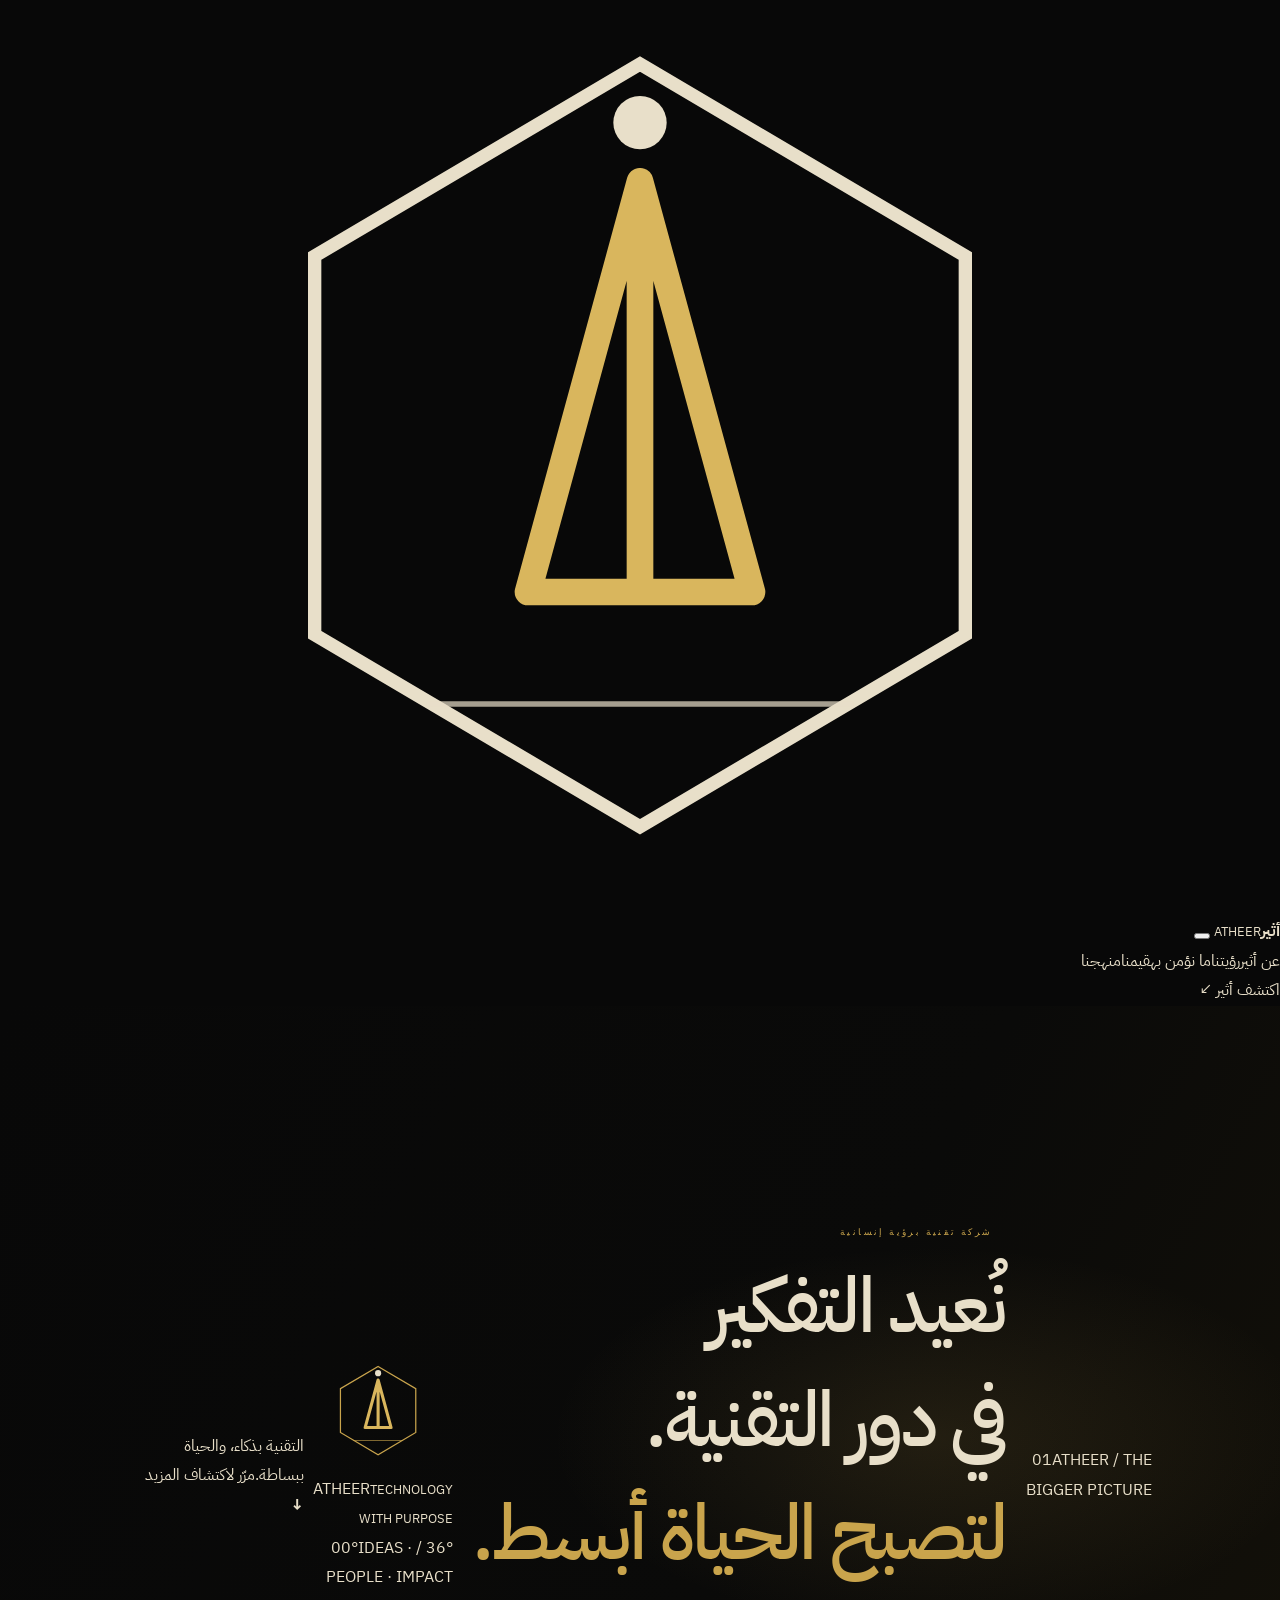
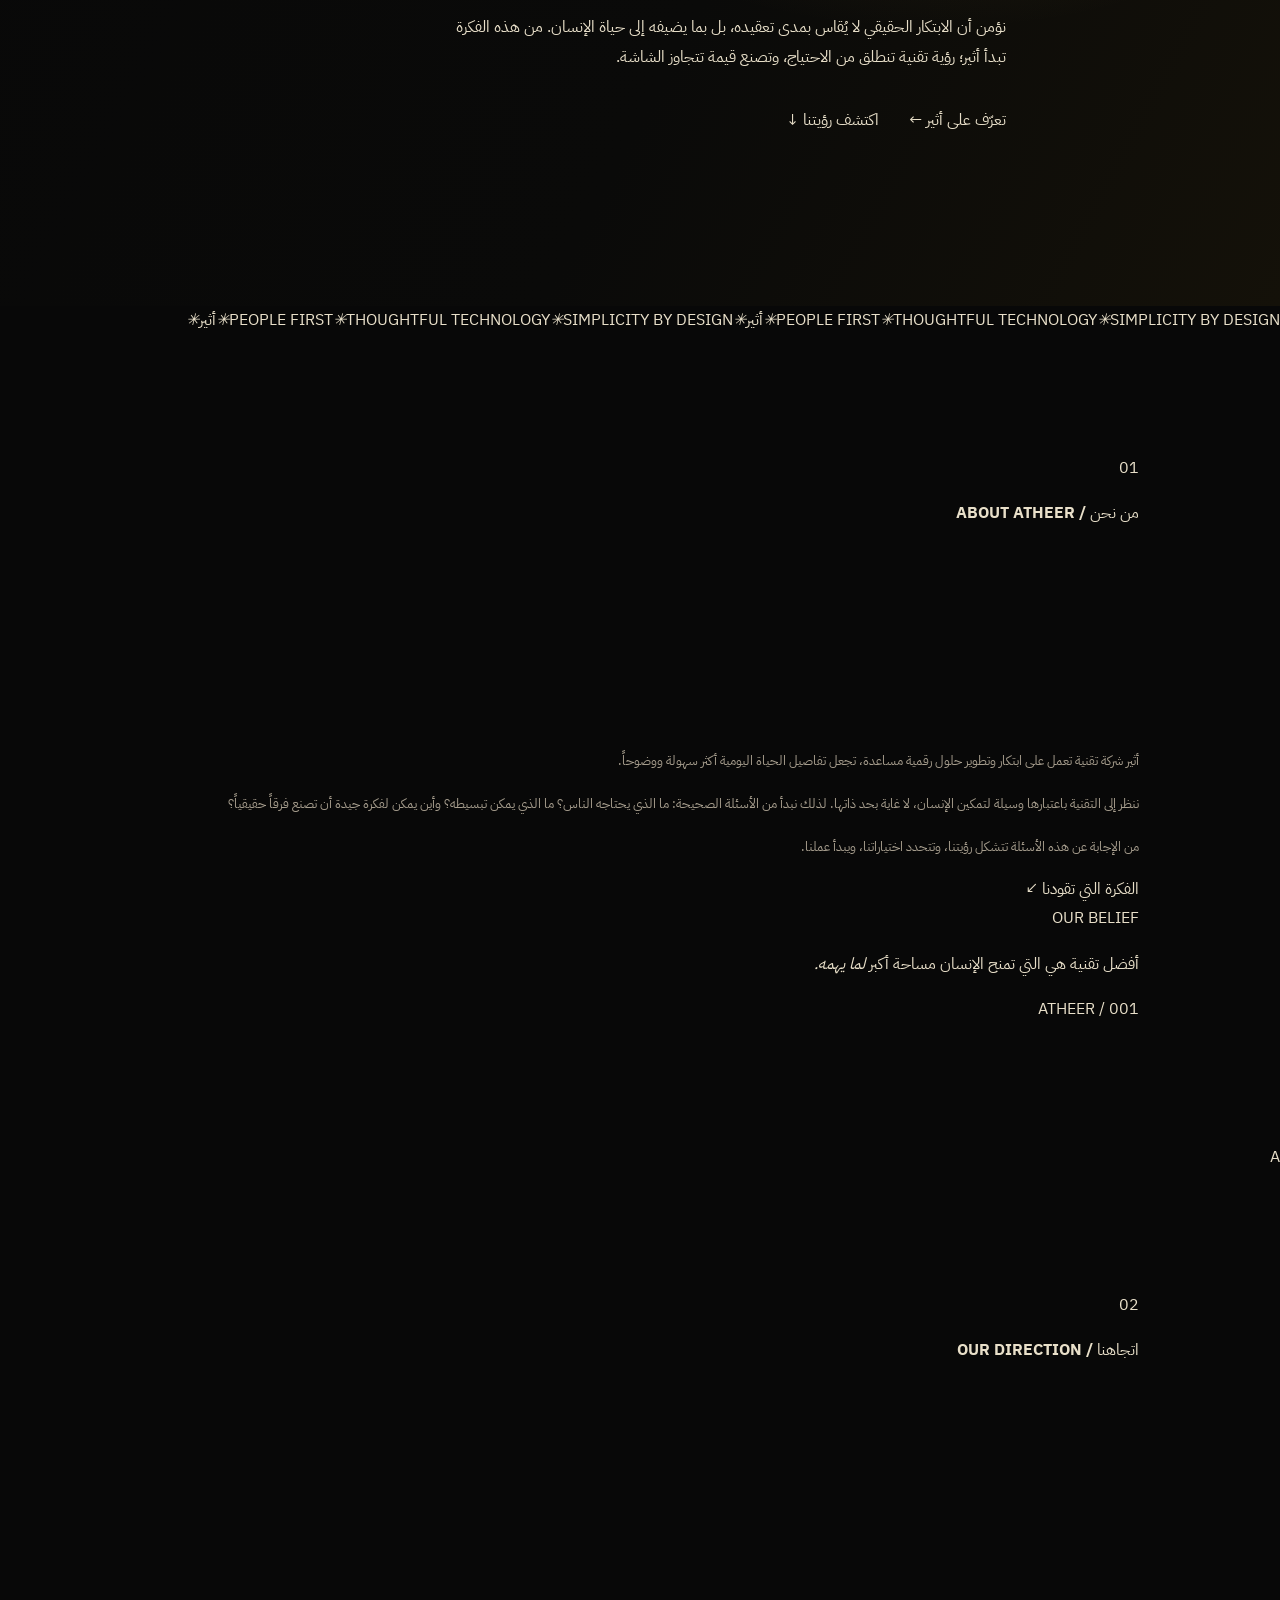
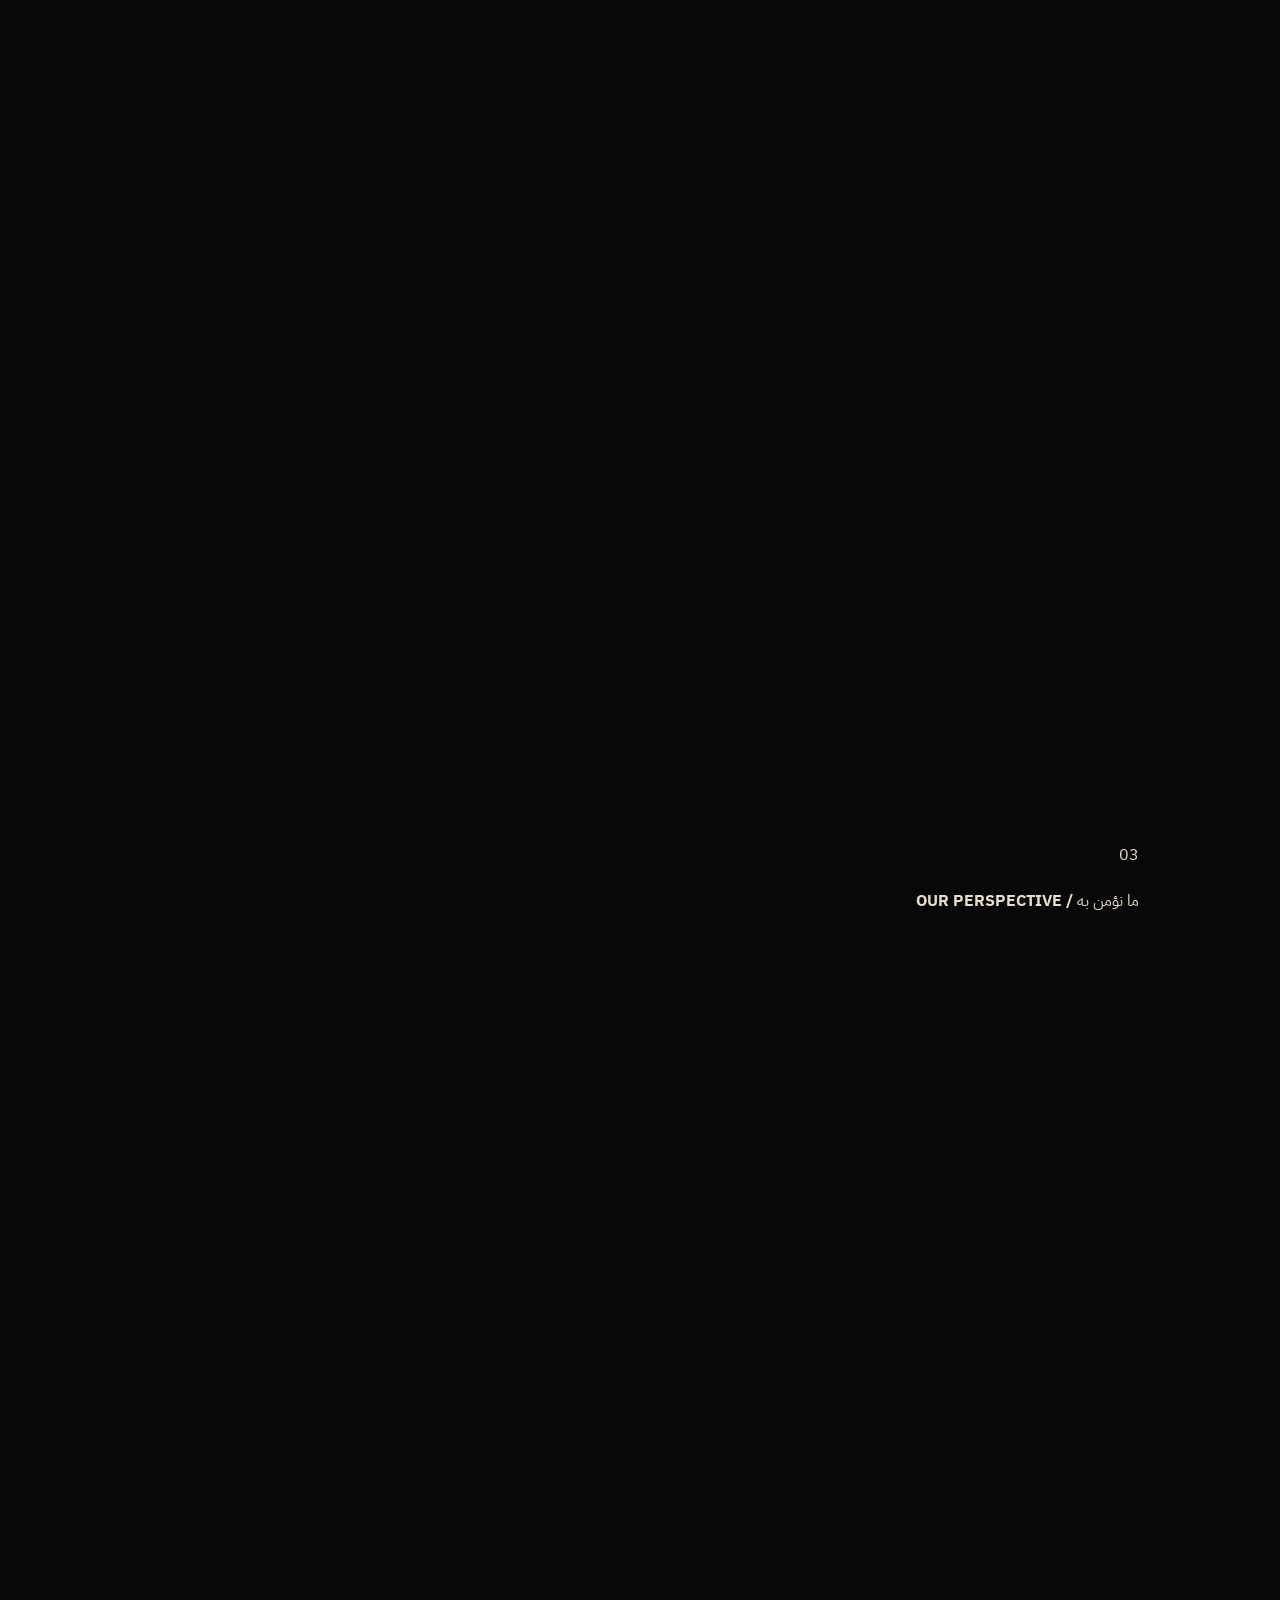
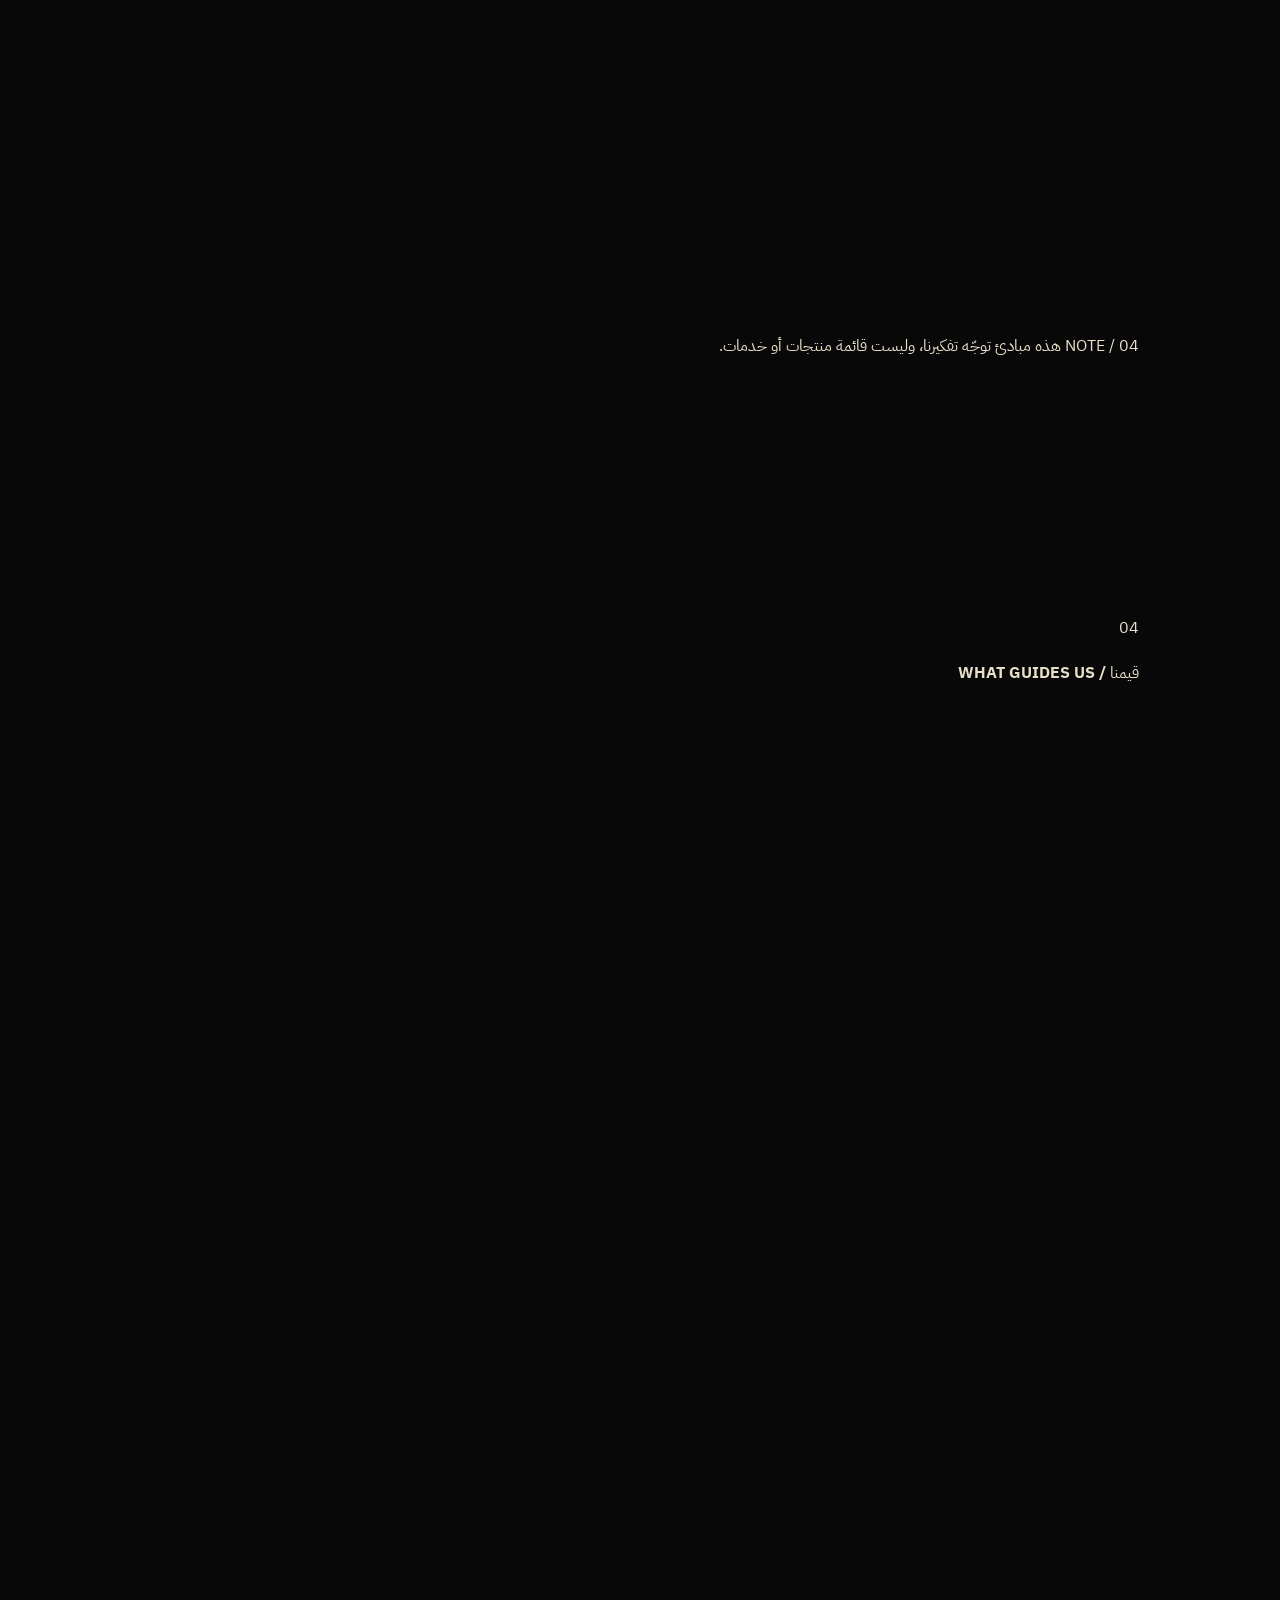
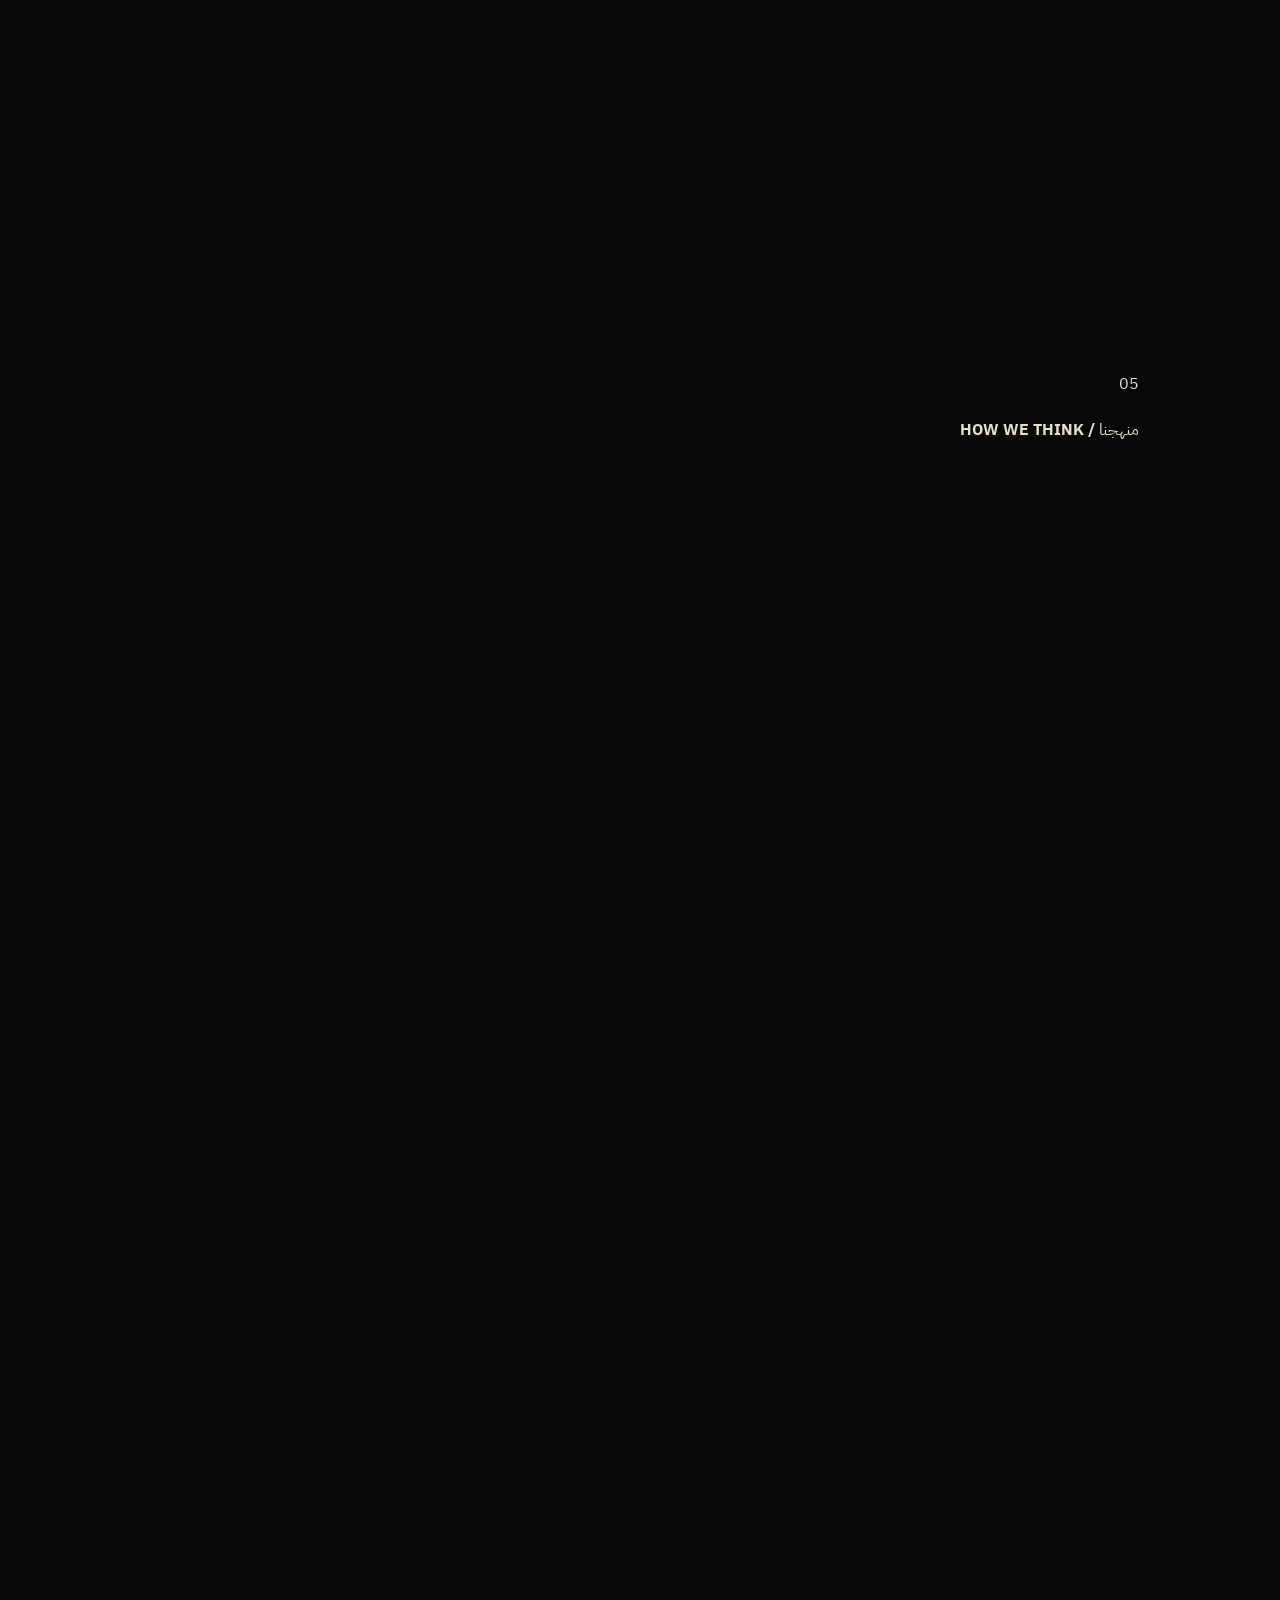
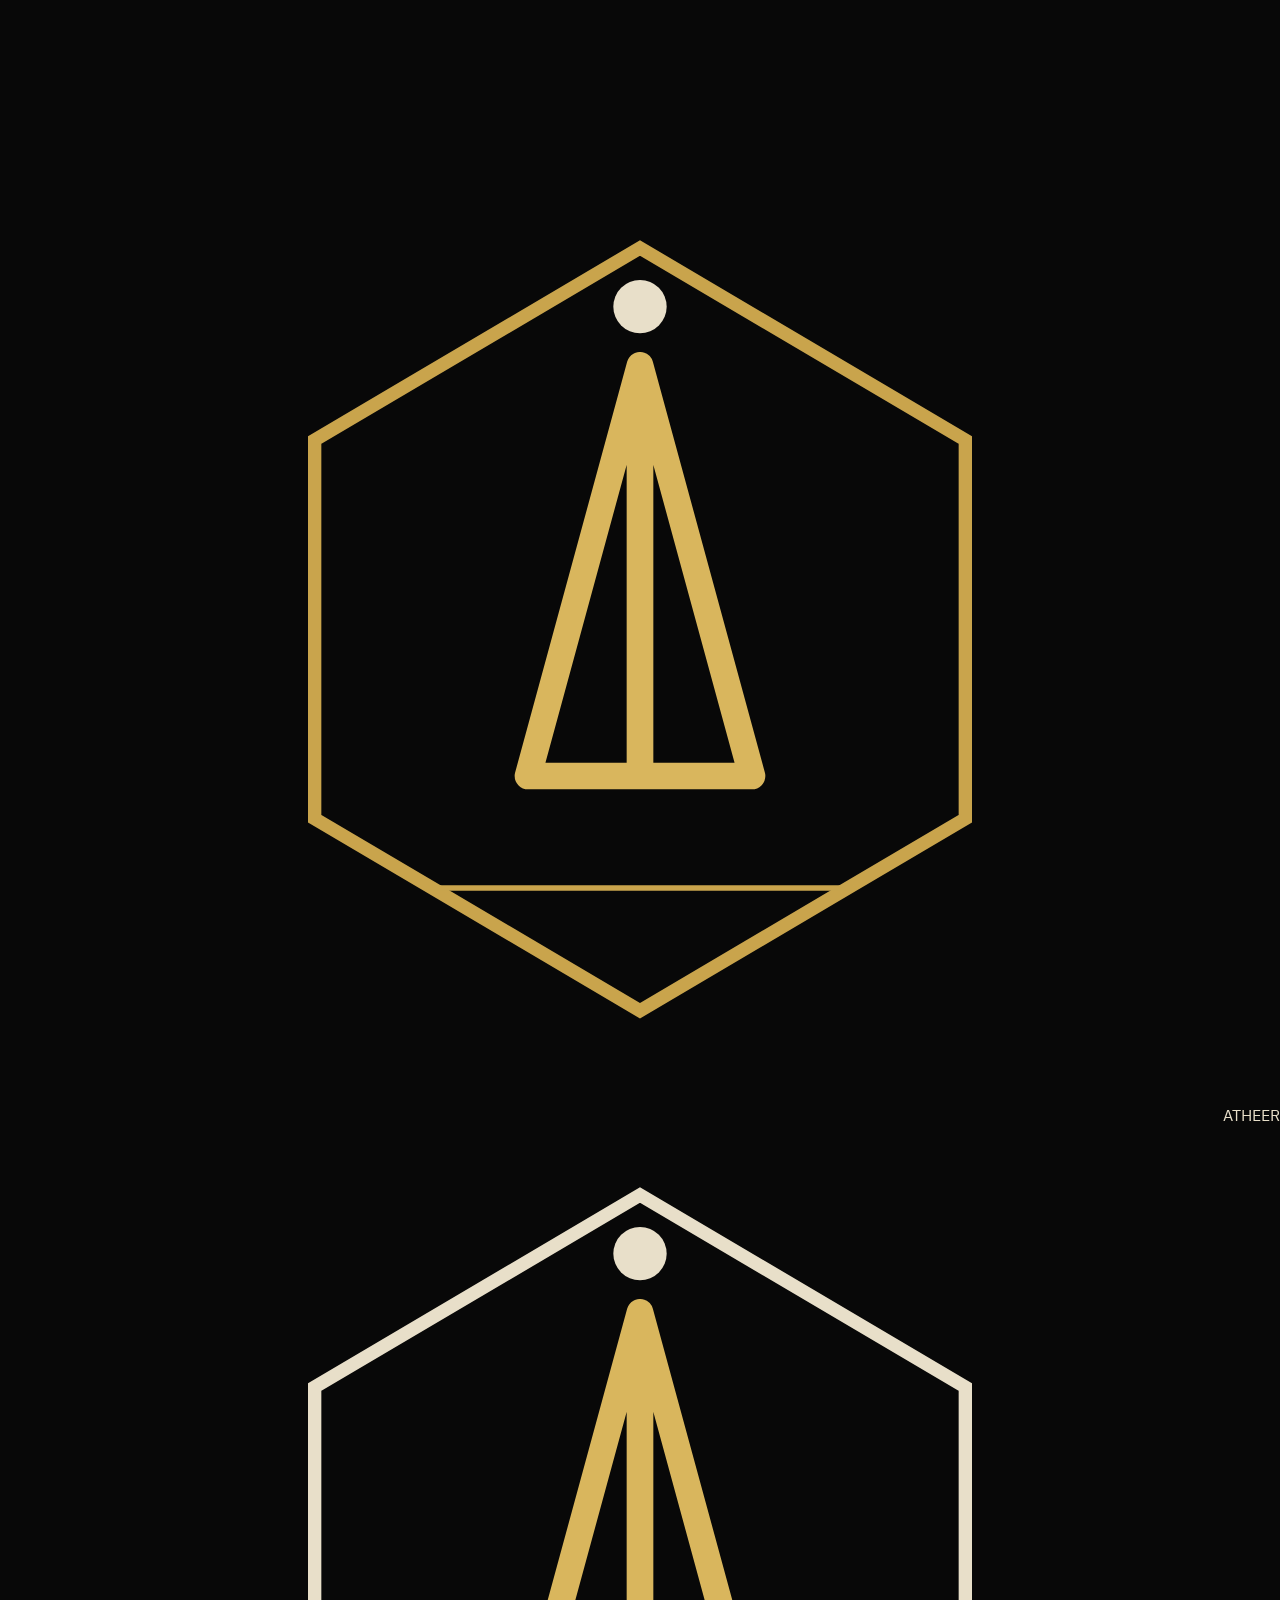
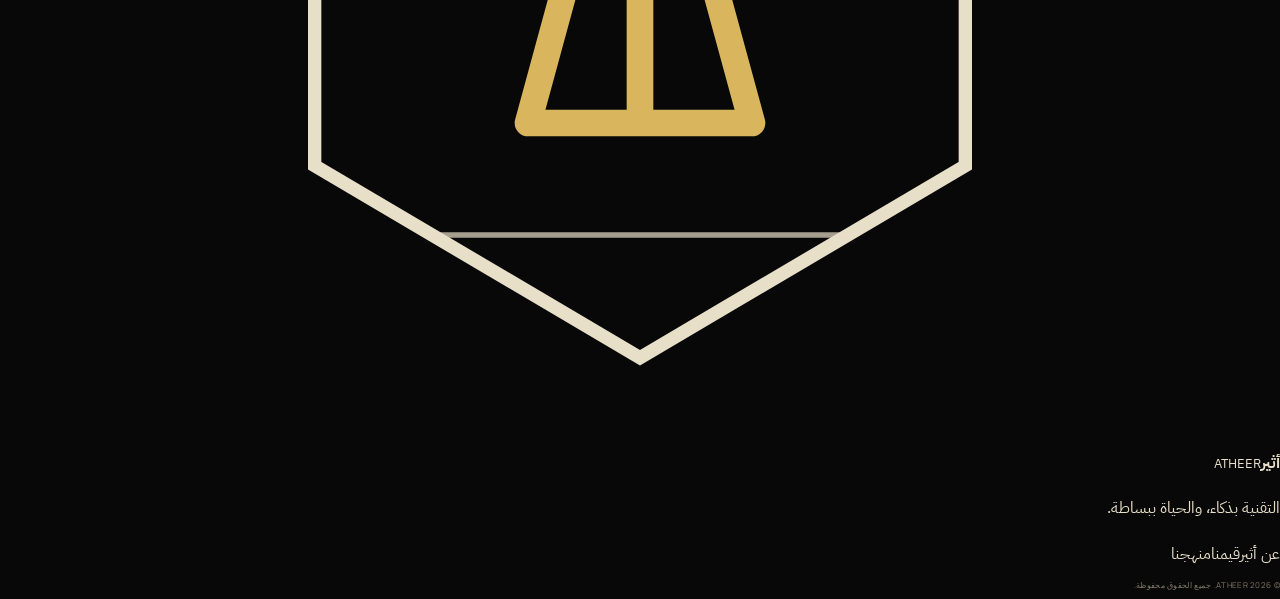
==== commit 095920b1: "Redesign ATHEER website experience" ====
--- a/index.html
+++ b/index.html
@@ -1,120 +1,139 @@
 <!doctype html>
 <html lang="ar" dir="rtl">
 <head>
-<meta charset="utf-8">
-<meta name="viewport" content="width=device-width,initial-scale=1">
-<meta name="theme-color" content="#080808">
-<meta name="description" content="أثير — نبتكر تطبيقات ومنصات ذكية تجعل تفاصيل الحياة اليومية أبسط. التقنية بذكاء، والحياة ببساطة.">
-<meta property="og:title" content="أثير | ATHEER">
-<meta property="og:description" content="نبتكر التقنية لتكون أقرب إلى الإنسان وأكثر فائدة في حياته اليومية.">
-<meta property="og:type" content="website">
-<title>أثير | ATHEER — التقنية بذكاء، والحياة ببساطة</title>
-<link rel="preconnect" href="https://fonts.googleapis.com">
-<link rel="preconnect" href="https://fonts.gstatic.com" crossorigin>
-<link href="https://fonts.googleapis.com/css2?family=IBM+Plex+Sans+Arabic:wght@400;500;600;700&family=Manrope:wght@400;500;600;700;800&display=swap" rel="stylesheet">
-<link rel="stylesheet" href="styles.css">
+  <meta charset="utf-8">
+  <meta name="viewport" content="width=device-width, initial-scale=1">
+  <meta name="theme-color" content="#090909">
+  <meta name="description" content="أثير — شركة تقنية تبتكر حلولاً رقمية تجعل الحياة اليومية أكثر سهولة ووضوحاً. التقنية بذكاء، والحياة ببساطة.">
+  <meta property="og:type" content="website">
+  <meta property="og:title" content="أثير | ATHEER">
+  <meta property="og:description" content="نحو تقنية أقرب إلى الإنسان، وأثر أبقى في تفاصيل الحياة.">
+  <title>أثير | ATHEER — التقنية بذكاء، والحياة ببساطة</title>
+  <link rel="preconnect" href="https://fonts.googleapis.com">
+  <link rel="preconnect" href="https://fonts.gstatic.com" crossorigin>
+  <link href="https://fonts.googleapis.com/css2?family=IBM+Plex+Sans+Arabic:wght@400;450;500;550;600;650;700&family=Manrope:wght@400;500;600;700;800&display=swap" rel="stylesheet">
+  <link rel="stylesheet" href="styles.css">
 </head>
 <body>
-<div class="scroll-progress" aria-hidden="true"></div>
-<header class="site-header" id="top">
-  <a class="brand" href="#top" aria-label="أثير، الصفحة الرئيسية">
-    <svg class="brand-mark" viewBox="0 0 240 170" aria-hidden="true"><path d="M120 12 181 48v71l-61 36-61-36V48z" fill="none" stroke="currentColor" stroke-width="2.5"/><path d="M120 34v77M99 111l21-77 21 77M99 111h42" fill="none" stroke="#D9B65D" stroke-width="5" stroke-linecap="round" stroke-linejoin="round"/><circle cx="120" cy="23" r="5" fill="#E8DFC9"/><path d="M80 132h80" fill="none" stroke="currentColor" opacity=".7"/></svg>
-    <span class="brand-name"><b>أثير</b><small>ATHEER</small></span>
-  </a>
-  <button class="menu-toggle" aria-label="فتح القائمة" aria-expanded="false"><span></span><span></span></button>
-  <nav class="main-nav" aria-label="القائمة الرئيسية">
-    <a href="#about">عن أثير</a><a href="#vision">رؤيتنا</a><a href="#domains">مجالاتنا</a><a href="#impact">قيمنا</a><a href="#method">منهجنا</a>
-  </nav>
-  <a class="nav-cta" href="#journey">اكتشف أثير <span>↗</span></a>
-</header>
+  <div class="reading-line" aria-hidden="true"></div>
+  <header class="header" id="top">
+    <a class="identity" href="#top" aria-label="أثير، الصفحة الرئيسية">
+      <svg class="identity-symbol" viewBox="0 0 240 170" aria-hidden="true">
+        <path d="M120 12 181 48v71l-61 36-61-36V48z" fill="none" stroke="currentColor" stroke-width="2.5"/>
+        <path d="M120 34v77M99 111l21-77 21 77M99 111h42" fill="none" stroke="#D9B65D" stroke-width="5" stroke-linecap="round" stroke-linejoin="round"/>
+        <circle cx="120" cy="23" r="5" fill="#E8DFC9"/><path d="M80 132h80" fill="none" stroke="currentColor" opacity=".7"/>
+      </svg>
+      <span class="identity-name"><b>أثير</b><small>ATHEER</small></span>
+    </a>
+    <button class="menu-button" type="button" aria-label="فتح القائمة" aria-expanded="false" aria-controls="primary-nav"><span></span><span></span></button>
+    <nav class="navigation" id="primary-nav" aria-label="القائمة الرئيسية">
+      <a href="#about">عن أثير</a><a href="#vision">رؤيتنا</a><a href="#fields">ما نؤمن به</a><a href="#values">قيمنا</a><a href="#approach">منهجنا</a>
+    </nav>
+    <a class="header-link" href="#manifesto">اكتشف أثير <span>↙</span></a>
+  </header>
 
-<main>
-<section class="hero" id="home">
-  <div class="hero-noise"></div><div class="hero-grid"></div><div class="hero-aura"></div>
-  <div class="hero-copy">
-    <div class="eyebrow"><span class="eyebrow-line"></span> ATHEER / DIGITAL INNOVATION</div>
-    <p class="hero-kicker">نحو تجربة يومية أكثر ذكاءً</p>
-    <h1>التقنية ليست<br>ما نُضيفه إلى الحياة.<br><em>بل ما يجعلها أسهل.</em></h1>
-    <p class="hero-lead">في أثير، نبتكر تطبيقات ومنصات ذكية تنطلق من احتياجات الإنسان، وتحول الأفكار التقنية إلى أدوات عملية تُسهّل تفاصيل الحياة اليومية.</p>
-    <div class="hero-actions"><a class="button button-gold" href="#impact">اكتشف نهجنا <span>←</span></a><a class="text-link" href="#about">تعرّف على أثير <span>↓</span></a></div>
-    <div class="hero-signature"><span class="signature-dot"></span> التقنية بذكاء، والحياة ببساطة.</div>
-  </div>
-  <div class="hero-visual" aria-label="الشعار الهندسي لأثير">
-    <div class="visual-orbit orbit-outer"></div><div class="visual-orbit orbit-middle"></div><div class="visual-orbit orbit-inner"></div>
-    <div class="visual-axis axis-one"></div><div class="visual-axis axis-two"></div>
-    <div class="visual-core">
-      <svg class="hero-mark" viewBox="0 0 240 170" aria-hidden="true"><path d="M120 12 181 48v71l-61 36-61-36V48z" fill="none" stroke="#C9A44C" stroke-width="2.5"/><path d="M120 34v77M99 111l21-77 21 77M99 111h42" fill="none" stroke="#D9B65D" stroke-width="5" stroke-linecap="round" stroke-linejoin="round"/><circle cx="120" cy="23" r="5" fill="#E8DFC9"/><path d="M80 132h80" fill="none" stroke="#C9A44C" opacity=".7"/></svg>
-      <span>ATHEER</span><small>INTELLIGENCE IN MOTION</small>
-    </div>
-    <span class="orbit-point point-one"></span><span class="orbit-point point-two"></span><span class="orbit-point point-three"></span>
-    <div class="visual-caption caption-top">IDEAS INTO IMPACT</div><div class="visual-caption caption-bottom">EST. INNOVATION · ATHEER</div>
-  </div>
-  <div class="hero-bottom"><span>01 — 05 <i></i> THE ATHEER VISION</span><a href="#about">مرّر لاكتشاف المزيد <b>↓</b></a></div>
-</section>
+  <main>
+    <section class="hero" aria-labelledby="hero-title">
+      <div class="hero-backdrop" aria-hidden="true"></div>
+      <div class="hero-index"><span>01</span><i></i><span>ATHEER / THE BIGGER PICTURE</span></div>
+      <div class="hero-content">
+        <p class="eyebrow"><span></span> شركة تقنية برؤية إنسانية</p>
+        <h1 id="hero-title">نُعيد التفكير<br>في دور التقنية.<br><em>لتصبح الحياة أبسط.</em></h1>
+        <p class="hero-description">نؤمن أن الابتكار الحقيقي لا يُقاس بمدى تعقيده، بل بما يضيفه إلى حياة الإنسان. من هذه الفكرة تبدأ أثير؛ رؤية تقنية تنطلق من الاحتياج، وتصنع قيمة تتجاوز الشاشة.</p>
+        <div class="hero-actions"><a class="primary-action" href="#about">تعرّف على أثير <span>←</span></a><a class="secondary-action" href="#vision">اكتشف رؤيتنا <span>↓</span></a></div>
+      </div>
+      <div class="hero-art" aria-hidden="true">
+        <div class="art-halo halo-one"></div><div class="art-halo halo-two"></div><div class="art-halo halo-three"></div>
+        <div class="art-cross cross-one"></div><div class="art-cross cross-two"></div>
+        <div class="art-emblem">
+          <svg viewBox="0 0 240 170">
+            <path d="M120 12 181 48v71l-61 36-61-36V48z" fill="none" stroke="#C9A44C" stroke-width="2"/>
+            <path d="M120 34v77M99 111l21-77 21 77M99 111h42" fill="none" stroke="#D9B65D" stroke-width="5" stroke-linecap="round" stroke-linejoin="round"/>
+            <circle cx="120" cy="23" r="5" fill="#E8DFC9"/><path d="M80 132h80" fill="none" stroke="#C9A44C"/>
+          </svg>
+          <span>ATHEER</span><small>TECHNOLOGY WITH PURPOSE</small>
+        </div>
+        <span class="art-coordinate coordinate-a">36° / 00°</span><span class="art-coordinate coordinate-b">IDEAS · PEOPLE · IMPACT</span>
+        <span class="art-point point-a"></span><span class="art-point point-b"></span><span class="art-point point-c"></span>
+      </div>
+      <div class="hero-foot"><span>التقنية بذكاء، والحياة ببساطة.</span><a href="#about" aria-label="انتقل إلى القسم التالي">مرّر لاكتشاف المزيد <b>↓</b></a></div>
+    </section>
 
-<div class="brand-ribbon" aria-label="شعار أثير"><span>ATHEER</span><i>✳</i><span>TECHNOLOGY WITH PURPOSE</span><i>✳</i><span>أثير</span><i>✳</i><span>SIMPLER BY DESIGN</span></div>
+    <div class="ticker" aria-label="فلسفة أثير"><div class="ticker-track"><span>PEOPLE FIRST</span><i>✳</i><span>THOUGHTFUL TECHNOLOGY</span><i>✳</i><span>SIMPLICITY BY DESIGN</span><i>✳</i><span>أثير</span><i>✳</i><span>PEOPLE FIRST</span><i>✳</i><span>THOUGHTFUL TECHNOLOGY</span><i>✳</i><span>SIMPLICITY BY DESIGN</span><i>✳</i><span>أثير</span><i>✳</i></div></div>
 
-<section class="section about-section" id="about">
-  <div class="section-heading"><span class="section-index">01</span><span class="heading-rule"></span><span class="section-eyebrow">من نحن / ABOUT ATHEER</span></div>
-  <div class="about-layout">
-    <div class="about-title"><p class="overline">A DIFFERENT WAY TO THINK ABOUT TECHNOLOGY</p><h2>نحن لا نطوّر<br>تقنية أكثر.<br><em>نطوّر حياة أسهل.</em></h2></div>
-    <div class="about-copy"><p class="lead-copy">نؤمن أن أفضل ابتكار هو الذي تشعر بأثره، لا بتعقيده.</p><p>أثير شركة تقنية تعمل على ابتكار وتطوير تطبيقات ومنصات مساعدة للحياة اليومية. ننطلق من احتياج واضح، ونبني حوله تجربة رقمية تجمع بين الذكاء والسهولة والفائدة.</p><p>لا نستخدم التقنية لمجرد أنها متاحة؛ نختارها عندما تستطيع أن تجعل أمراً ما أكثر وضوحاً أو سرعة أو سهولة.</p><a class="underlined-link" href="#vision">ما الذي نؤمن به؟ <span>↙</span></a></div>
-  </div>
-  <div class="about-principle"><span>OUR PRINCIPLE</span><strong>الإنسان أولاً، <em>والتقنية في خدمته.</em></strong><span>ATHEER / 001</span></div>
-</section>
+    <section class="section about" id="about">
+      <div class="section-meta"><span>01</span><i></i><p>من نحن <b>/ ABOUT ATHEER</b></p></div>
+      <div class="about-grid">
+        <div class="about-heading reveal"><p class="micro-label">A HUMAN-CENTRED TECHNOLOGY COMPANY</p><h2>التقنية تتطور.<br>والأهم أن <em>نتطور بها.</em></h2></div>
+        <div class="about-copy reveal"><p class="large-copy">أثير شركة تقنية تعمل على ابتكار وتطوير حلول رقمية مساعدة، تجعل تفاصيل الحياة اليومية أكثر سهولة ووضوحاً.</p><p>ننظر إلى التقنية باعتبارها وسيلة لتمكين الإنسان، لا غاية بحد ذاتها. لذلك نبدأ من الأسئلة الصحيحة: ما الذي يحتاجه الناس؟ ما الذي يمكن تبسيطه؟ وأين يمكن لفكرة جيدة أن تصنع فرقاً حقيقياً؟</p><p>من الإجابة عن هذه الأسئلة تتشكل رؤيتنا، وتتحدد اختياراتنا، ويبدأ عملنا.</p><a class="inline-link" href="#vision">الفكرة التي تقودنا <span>↙</span></a></div>
+      </div>
+      <div class="about-signature"><span>OUR BELIEF</span><p>أفضل تقنية هي التي تمنح الإنسان مساحة أكبر <em>لما يهمه.</em></p><span>ATHEER / 001</span></div>
+    </section>
 
-<section class="vision-section section" id="vision">
-  <div class="section-heading"><span class="section-index">02</span><span class="heading-rule"></span><span class="section-eyebrow">الرؤية والرسالة / OUR DIRECTION</span></div>
-  <div class="vision-intro"><div><p class="overline">A CLEAR PURPOSE</p><h2>نصنع فرقاً<br><em>في التفاصيل.</em></h2></div><p>كل ما نبنيه يبدأ من هدف واحد: أن تكون التقنية أقرب إلى الناس، وأن تكون فائدتها واضحة في حياتهم.</p></div>
-  <div class="direction-grid">
-    <article class="direction-card"><div class="direction-top"><span>01 / VISION</span><b>◎</b></div><h3>رؤيتنا</h3><p>أن تصبح التقنية امتداداً طبيعياً لحياة الإنسان؛ قريبة منه، مفهومة له، وتمنحه قدرة أكبر على إنجاز ما يهمه.</p><span class="card-watermark">V</span></article>
-    <article class="direction-card direction-featured"><div class="direction-top"><span>02 / MISSION</span><b>✳</b></div><h3>رسالتنا</h3><p>ابتكار وتطوير تطبيقات ومنصات رقمية مساعدة، توظّف التقنية بذكاء لتقديم حلول عملية وتجارب استخدام بسيطة وموثوقة.</p><span class="card-watermark">M</span></article>
-    <article class="direction-card"><div class="direction-top"><span>03 / PROMISE</span><b>◇</b></div><h3>وعدنا</h3><p>أن تبقى الفائدة الحقيقية معيارنا؛ نختار ما يخدم المستخدم، ونطوّر ما يستحق أن يكون جزءاً من يومه.</p><span class="card-watermark">P</span></article>
-  </div>
-</section>
+    <section class="vision" id="vision">
+      <div class="vision-decoration" aria-hidden="true">A</div>
+      <div class="section section-inner">
+        <div class="section-meta"><span>02</span><i></i><p>اتجاهنا <b>/ OUR DIRECTION</b></p></div>
+        <div class="vision-top reveal"><div><p class="micro-label">A CLEARER WAY FORWARD</p><h2>نطمح إلى مستقبل<br><em>تكون فيه التقنية أقرب.</em></h2></div><p>مستقبل لا يحتاج فيه الإنسان إلى فهم تعقيد التقنية كي يستفيد منها؛ بل يجدها واضحة، نافعة، ومتناغمة مع حياته.</p></div>
+        <div class="vision-panels">
+          <article class="vision-panel reveal"><span class="panel-index">01 / VISION</span><div class="panel-symbol">◎</div><h3>رؤيتنا</h3><p>أن نساهم في بناء حياة يومية أكثر سهولة وذكاءً، عبر تقنية إنسانية قريبة من احتياجات الناس وتطلعاتهم.</p><span class="panel-ghost">V</span></article>
+          <article class="vision-panel vision-panel-main reveal"><span class="panel-index">02 / MISSION</span><div class="panel-symbol">✳</div><h3>رسالتنا</h3><p>ابتكار وتطوير حلول رقمية عملية، توظّف الإمكانات التقنية بوعي لتقديم تجارب بسيطة ومفيدة وموثوقة.</p><span class="panel-ghost">M</span></article>
+          <article class="vision-panel reveal"><span class="panel-index">03 / PROMISE</span><div class="panel-symbol">◇</div><h3>وعدنا</h3><p>أن تبقى قيمة الإنسان ووضوح الفائدة أساس كل فكرة نختار تطويرها وكل تجربة نسعى إلى تحسينها.</p><span class="panel-ghost">P</span></article>
+        </div>
+      </div>
+    </section>
 
-<section class="domains-section section" id="domains">
-  <div class="section-heading"><span class="section-index">03</span><span class="heading-rule"></span><span class="section-eyebrow">ماذا نبني؟ / WHAT WE CREATE</span></div>
-  <div class="domains-heading"><h2>من احتياجٍ حقيقي<br>إلى <em>حلّ ذكي.</em></h2><p>نطوّر منتجات رقمية في المجالات التي تستطيع فيها التقنية أن تصنع فرقاً عملياً وملموساً.</p></div>
-  <div class="domain-list">
-    <article class="domain-row"><span class="domain-number">01</span><div class="domain-symbol">✳</div><div class="domain-text"><h3>التطبيقات الذكية</h3><p>أدوات عملية لتنظيم المهام وتبسيط الأعمال والتفاصيل اليومية.</p></div><span class="domain-arrow">↗</span></article>
-    <article class="domain-row"><span class="domain-number">02</span><div class="domain-symbol">⌘</div><div class="domain-text"><h3>المساعدات الرقمية</h3><p>تجارب تفاعلية توظّف الذكاء الاصطناعي لتقديم دعم أكثر فهماً وسهولة.</p></div><span class="domain-arrow">↗</span></article>
-    <article class="domain-row"><span class="domain-number">03</span><div class="domain-symbol">▤</div><div class="domain-text"><h3>منصات الإنتاجية والتعلّم</h3><p>حلول رقمية تساعد الأفراد على التعلّم والتخطيط ومتابعة أهدافهم.</p></div><span class="domain-arrow">↗</span></article>
-    <article class="domain-row"><span class="domain-number">04</span><div class="domain-symbol">⌁</div><div class="domain-text"><h3>التجارب الرقمية المتكاملة</h3><p>ربط الأدوات والخدمات في تجارب واضحة ومتناسقة حول احتياجات المستخدم.</p></div><span class="domain-arrow">↗</span></article>
-  </div>
-</section>
+    <section class="section fields" id="fields">
+      <div class="section-meta"><span>03</span><i></i><p>ما نؤمن به <b>/ OUR PERSPECTIVE</b></p></div>
+      <div class="fields-intro reveal"><h2>لا نبدأ من التقنية.<br><em>نبدأ من الإنسان.</em></h2><p>نرى فرص الابتكار في المساحات التي تلتقي فيها الاحتياجات اليومية مع الإمكانات الرقمية. وما يوجّهنا ليس اسم المجال، بل قيمة الحل وأثره.</p></div>
+      <div class="field-list">
+        <article class="field-row reveal"><span class="field-no">01</span><div class="field-icon">✳</div><div class="field-body"><h3>تسهيل الحياة اليومية</h3><p>تقليل التعقيد، تنظيم التفاصيل، وتوفير وقت وجهد المستخدم.</p></div><span class="field-mark">↗</span></article>
+        <article class="field-row reveal"><span class="field-no">02</span><div class="field-icon">⌘</div><div class="field-body"><h3>تجارب أكثر ذكاءً</h3><p>توظيف التقنيات الحديثة لتقديم مساعدة مفهومة وملائمة للسياق.</p></div><span class="field-mark">↗</span></article>
+        <article class="field-row reveal"><span class="field-no">03</span><div class="field-icon">▤</div><div class="field-body"><h3>تمكين التعلّم والإنتاجية</h3><p>دعم الأفراد في التعلّم والتخطيط وإنجاز ما يهمهم بثقة.</p></div><span class="field-mark">↗</span></article>
+        <article class="field-row reveal"><span class="field-no">04</span><div class="field-icon">⌁</div><div class="field-body"><h3>ترابط التجربة الرقمية</h3><p>جعل الأدوات والخدمات أكثر انسجاماً ووضوحاً في الاستخدام.</p></div><span class="field-mark">↗</span></article>
+      </div>
+      <p class="fields-note"><span>NOTE / 04</span> هذه مبادئ توجّه تفكيرنا، وليست قائمة منتجات أو خدمات.</p>
+    </section>
 
-<section class="impact-section section" id="impact">
-  <div class="section-heading"><span class="section-index">04</span><span class="heading-rule"></span><span class="section-eyebrow">قيمنا / WHAT GUIDES US</span></div>
-  <div class="impact-heading">
-    <div><p class="overline">BEYOND THE DIGITAL</p><h2>قيمة التقنية<br><em>في أثرها.</em></h2></div>
-    <p>لا نعرّف أثير بما تعرضه من منتجات، بل بالمبادئ التي تقود طريقة التفكير والتصميم والتطوير، وبالأثر الذي نسعى إلى تركه في حياة الناس.</p>
-  </div>
-  <div class="impact-grid">
-    <article class="impact-card impact-card-featured"><span class="impact-number">01 / HUMAN</span><div class="impact-icon">◉</div><h3>الإنسان في المركز</h3><p>نبدأ من احتياجات الناس وتفاصيل حياتهم، ونضع سهولة الاستخدام ووضوح الفائدة في مقدمة قراراتنا.</p><span class="impact-watermark">H</span></article>
-    <article class="impact-card"><span class="impact-number">02 / PURPOSE</span><div class="impact-icon">✧</div><h3>تقنية لها غاية</h3><p>نختار التقنية لأنها تحل مشكلة أو تفتح إمكانية مفيدة، لا لمجرد مواكبة كل جديد.</p><span class="impact-watermark">P</span></article>
-    <article class="impact-card"><span class="impact-number">03 / TRUST</span><div class="impact-icon">◇</div><h3>بساطة تستحق الثقة</h3><p>نسعى إلى تجارب مفهومة ومتناسقة، تحترم وقت المستخدم وتمنحه تحكماً ووضوحاً أكبر.</p><span class="impact-watermark">T</span></article>
-  </div>
-  <div class="impact-statement"><span>THE ATHEER STANDARD</span><strong>ليس المهم ما الذي تستطيع التقنية فعله،<br><em>بل ما الذي يجعل حياة الإنسان أفضل.</em></strong><span>ATHEER / PRINCIPLES</span></div>
-</section>
+    <section class="values" id="values">
+      <div class="section section-inner">
+        <div class="section-meta"><span>04</span><i></i><p>قيمنا <b>/ WHAT GUIDES US</b></p></div>
+        <div class="values-heading reveal"><div><p class="micro-label">THE ATHEER STANDARD</p><h2>ما نصنعه يبدأ<br><em>بما نؤمن به.</em></h2></div><p>القيم ليست كلمات على صفحة؛ إنها معايير نعود إليها عند التفكير والاختيار والتصميم والتطوير.</p></div>
+        <div class="values-grid">
+          <article class="value-card value-card-primary reveal"><span>01 / HUMAN</span><div class="value-glyph">◉</div><h3>الإنسان أولاً</h3><p>نحترم وقت المستخدم واحتياجاته، ونضع سهولة الوصول والفهم في صميم التجربة.</p><b>H</b></article>
+          <article class="value-card reveal"><span>02 / PURPOSE</span><div class="value-glyph">✧</div><h3>غاية قبل التقنية</h3><p>لا نطارد كل جديد؛ نختار ما يضيف فائدة حقيقية ويستحق أن يكون جزءاً من الحياة.</p><b>P</b></article>
+          <article class="value-card reveal"><span>03 / CLARITY</span><div class="value-glyph">◇</div><h3>وضوح بلا تعقيد</h3><p>نؤمن أن التجربة الجيدة تُفهم بسهولة، وتمنح المستخدم شعوراً بالثقة والتحكم.</p><b>C</b></article>
+          <article class="value-card reveal"><span>04 / RESPONSIBILITY</span><div class="value-glyph">⌖</div><h3>مسؤولية في الابتكار</h3><p>نتعامل مع التقنية بوعي، ونضع أثر قراراتنا وجودة ما نقدمه ضمن أولوياتنا.</p><b>R</b></article>
+        </div>
+      </div>
+    </section>
 
-<section class="method-section section" id="method">
-  <div class="section-heading"><span class="section-index">05</span><span class="heading-rule"></span><span class="section-eyebrow">منهجنا / HOW WE THINK</span></div>
-  <div class="method-layout"><div class="method-heading"><p class="overline">PURPOSE BEFORE TECHNOLOGY</p><h2>الابتكار ليس<br>استعراضاً.<br><em>إنه مسؤولية.</em></h2><p>نقيس نجاحنا بمدى الفائدة التي تصل إلى المستخدم، لا بعدد التقنيات التي نستخدمها.</p></div>
-    <div class="method-steps">
-      <article><span>01</span><div><h3>نفهم الاحتياج</h3><p>نبدأ من المشكلة والسياق الحقيقي، قبل اختيار أي حل.</p></div><b>↗</b></article>
-      <article><span>02</span><div><h3>نصمم التجربة</h3><p>نبني مساراً واضحاً يجعل المنتج مفهوماً وسهل الاستخدام.</p></div><b>↗</b></article>
-      <article><span>03</span><div><h3>نطوّر بذكاء</h3><p>نستخدم الأدوات والتقنيات المناسبة لتحقيق الفائدة المطلوبة.</p></div><b>↗</b></article>
-      <article><span>04</span><div><h3>نحسّن باستمرار</h3><p>نراجع التجربة ونعمل على تطويرها مع تغيّر احتياجات المستخدم.</p></div><b>↗</b></article>
-    </div>
-  </div>
-</section>
+    <section class="section approach" id="approach">
+      <div class="section-meta"><span>05</span><i></i><p>منهجنا <b>/ HOW WE THINK</b></p></div>
+      <div class="approach-grid">
+        <div class="approach-heading reveal"><p class="micro-label">PURPOSE BEFORE PROCESS</p><h2>من الفكرة<br>إلى الأثر.<br><em>بخطوات واعية.</em></h2><p>نؤمن أن الابتكار الجيد لا يحدث بالمصادفة؛ بل يبدأ بفهم عميق، ويمر باختيارات مدروسة، ويتحسن بالاستماع والتطوير المستمر.</p></div>
+        <div class="approach-steps">
+          <article class="approach-step reveal"><span>01</span><div><h3>نصغي ونفهم</h3><p>نستكشف الاحتياج والسياق قبل أن نفكر في الحل.</p></div><b>↗</b></article>
+          <article class="approach-step reveal"><span>02</span><div><h3>نحدد الغاية</h3><p>نحوّل الفكرة إلى هدف واضح يمكن أن يلمس المستخدم قيمته.</p></div><b>↗</b></article>
+          <article class="approach-step reveal"><span>03</span><div><h3>نبني بعناية</h3><p>نختار الأدوات المناسبة ونصمم تجربة تضع الوضوح أولاً.</p></div><b>↗</b></article>
+          <article class="approach-step reveal"><span>04</span><div><h3>نتعلم ونحسّن</h3><p>نراجع ما نقدمه ونطوره باستمرار وفق ما نتعلمه من الاستخدام.</p></div><b>↗</b></article>
+        </div>
+      </div>
+    </section>
 
-<section class="journey-section" id="journey">
-  <div class="journey-pattern"></div><div class="journey-content"><p class="overline">ATHEER / THE JOURNEY</p><h2>التقنية بذكاء،<br><em>والحياة ببساطة.</em></h2><p>هذه هي الفكرة التي تقود كل ما نبنيه في أثير. حلول تبدأ من الإنسان، وتعود إليه بقيمة حقيقية.</p><a class="button button-gold" href="#top">عد إلى البداية <span>↑</span></a></div>
-  <div class="journey-seal"><svg viewBox="0 0 240 170" aria-hidden="true"><path d="M120 12 181 48v71l-61 36-61-36V48z" fill="none" stroke="#C9A44C" stroke-width="2.5"/><path d="M120 34v77M99 111l21-77 21 77M99 111h42" fill="none" stroke="#D9B65D" stroke-width="5" stroke-linecap="round" stroke-linejoin="round"/><circle cx="120" cy="23" r="5" fill="#E8DFC9"/><path d="M80 132h80" fill="none" stroke="#C9A44C"/></svg><span>ATHEER</span></div>
-</section>
-</main>
-<footer class="site-footer"><a class="footer-brand" href="#top"><svg class="brand-mark" viewBox="0 0 240 170" aria-hidden="true"><path d="M120 12 181 48v71l-61 36-61-36V48z" fill="none" stroke="currentColor" stroke-width="2.5"/><path d="M120 34v77M99 111l21-77 21 77M99 111h42" fill="none" stroke="#D9B65D" stroke-width="5" stroke-linecap="round" stroke-linejoin="round"/><circle cx="120" cy="23" r="5" fill="#E8DFC9"/><path d="M80 132h80" fill="none" stroke="currentColor" opacity=".7"/></svg><span><b>أثير</b><small>ATHEER</small></span></a><p>التقنية بذكاء، والحياة ببساطة.</p><nav aria-label="روابط سفلية"><a href="#about">عن أثير</a><a href="#impact">قيمنا</a><a href="#method">منهجنا</a></nav><span class="copyright">© <span id="year"></span> ATHEER. جميع الحقوق محفوظة.</span></footer>
-<script src="script.js"></script>
-</body></html>+    <section class="manifesto" id="manifesto">
+      <div class="manifesto-grid" aria-hidden="true"></div>
+      <div class="manifesto-content reveal"><p class="micro-label">THIS IS ATHEER</p><h2>التقنية بذكاء،<br><em>والحياة ببساطة.</em></h2><p>نؤمن بمستقبل تكون فيه التقنية أكثر إنسانية، والفائدة أكثر وضوحاً، والتجربة أبسط مما نتوقع.</p><a class="primary-action" href="#top">عد إلى البداية <span>↑</span></a></div>
+      <div class="manifesto-seal" aria-hidden="true"><svg viewBox="0 0 240 170"><path d="M120 12 181 48v71l-61 36-61-36V48z" fill="none" stroke="#C9A44C" stroke-width="2.5"/><path d="M120 34v77M99 111l21-77 21 77M99 111h42" fill="none" stroke="#D9B65D" stroke-width="5" stroke-linecap="round" stroke-linejoin="round"/><circle cx="120" cy="23" r="5" fill="#E8DFC9"/><path d="M80 132h80" fill="none" stroke="#C9A44C"/></svg><span>ATHEER</span></div>
+    </section>
+  </main>
+
+  <footer class="footer">
+    <a class="identity footer-identity" href="#top"><svg class="identity-symbol" viewBox="0 0 240 170" aria-hidden="true"><path d="M120 12 181 48v71l-61 36-61-36V48z" fill="none" stroke="currentColor" stroke-width="2.5"/><path d="M120 34v77M99 111l21-77 21 77M99 111h42" fill="none" stroke="#D9B65D" stroke-width="5" stroke-linecap="round" stroke-linejoin="round"/><circle cx="120" cy="23" r="5" fill="#E8DFC9"/><path d="M80 132h80" fill="none" stroke="currentColor" opacity=".7"/></svg><span class="identity-name"><b>أثير</b><small>ATHEER</small></span></a>
+    <p>التقنية بذكاء، والحياة ببساطة.</p>
+    <nav aria-label="روابط التذييل"><a href="#about">عن أثير</a><a href="#values">قيمنا</a><a href="#approach">منهجنا</a></nav>
+    <span class="copyright">© <span id="year"></span> ATHEER. جميع الحقوق محفوظة.</span>
+  </footer>
+  <script src="script.js"></script>
+</body>
+</html>
--- a/styles.css
+++ b/styles.css
@@ -55,3 +55,26 @@
 }
 @media(max-width:760px){.domain-symbol{width:46px;height:46px;border-radius:15px;font-size:20px}.domain-symbol:before{border-radius:12px}.direction-top b{width:37px;height:37px;border-radius:13px}}
 @media(prefers-reduced-motion:reduce){.domain-symbol{transition:none}}
+
+
+/* ATHEER values section — replaces all product showcases */
+.impact-section{background:linear-gradient(145deg,#11100d 0%,#090909 72%);position:relative;overflow:hidden}
+.impact-section:after{content:"";position:absolute;width:620px;height:620px;left:-310px;top:12%;border:1px solid rgba(201,164,76,.07);border-radius:50%;box-shadow:0 0 0 55px rgba(201,164,76,.018),0 0 0 110px rgba(201,164,76,.012);pointer-events:none}
+.impact-heading{display:flex;align-items:end;justify-content:space-between;gap:35px;margin-bottom:52px;position:relative;z-index:1}
+.impact-heading .overline{margin:0 0 12px}
+.impact-heading h2{font-size:clamp(44px,5.2vw,70px);line-height:1.45;font-weight:500;margin:0}
+.impact-heading>p{max-width:390px;color:var(--muted);font-size:13px;line-height:2.25;margin-bottom:9px}
+.impact-grid{display:grid;grid-template-columns:repeat(3,1fr);gap:15px;position:relative;z-index:1}
+.impact-card{min-height:310px;position:relative;overflow:hidden;padding:27px 26px;border:1px solid rgba(201,164,76,.18);background:linear-gradient(150deg,rgba(255,255,255,.025),rgba(7,7,7,.6));transition:transform .3s,border-color .3s,background .3s}
+.impact-card:hover{transform:translateY(-6px);border-color:rgba(201,164,76,.48);background:linear-gradient(150deg,rgba(201,164,76,.08),rgba(7,7,7,.7))}
+.impact-card-featured{background:linear-gradient(145deg,rgba(201,164,76,.14),rgba(9,9,8,.72));border-color:rgba(201,164,76,.38)}
+.impact-number{font:8px Manrope,Arial;letter-spacing:1.7px;color:#a28d5b}
+.impact-icon{width:54px;height:54px;margin-top:38px;display:grid;place-items:center;border:1px solid rgba(232,223,201,.3);border-radius:18px;color:#f1e5c5;font-size:25px;background:radial-gradient(circle at 28% 18%,rgba(255,255,255,.48),transparent 32%),linear-gradient(145deg,rgba(255,255,255,.15),rgba(93,151,161,.12),rgba(201,164,76,.12));backdrop-filter:blur(14px) saturate(160%);box-shadow:inset 1px 1px 1px rgba(255,255,255,.4),0 8px 22px rgba(0,0,0,.25)}
+.impact-card h3{font-size:21px;font-weight:500;margin:22px 0 8px}
+.impact-card p{position:relative;z-index:1;max-width:310px;color:var(--muted);font-size:12px;line-height:2.2;margin:0}
+.impact-watermark{position:absolute;left:12px;bottom:-65px;font:170px Manrope;color:rgba(201,164,76,.045)}
+.impact-statement{position:relative;z-index:1;display:flex;align-items:center;justify-content:space-between;gap:20px;margin-top:55px;padding:24px 0;border-top:1px solid var(--line);border-bottom:1px solid var(--line)}
+.impact-statement>span{font:8px Manrope;letter-spacing:1.5px;color:#897b60}
+.impact-statement strong{font-size:clamp(14px,1.8vw,20px);font-weight:500;line-height:2}
+.impact-statement em{font-style:normal;color:var(--gold-light)}
+@media(max-width:760px){.impact-heading{display:block;margin-bottom:35px}.impact-heading h2{font-size:46px}.impact-heading>p{margin-top:18px;font-size:12px}.impact-grid{grid-template-columns:1fr}.impact-card{min-height:250px;padding:23px}.impact-icon{margin-top:25px}.impact-card h3{margin-top:18px}.impact-statement{align-items:flex-start;flex-direction:column;gap:12px;margin-top:38px}.impact-statement strong{font-size:14px}.impact-statement>span{font-size:7px}}
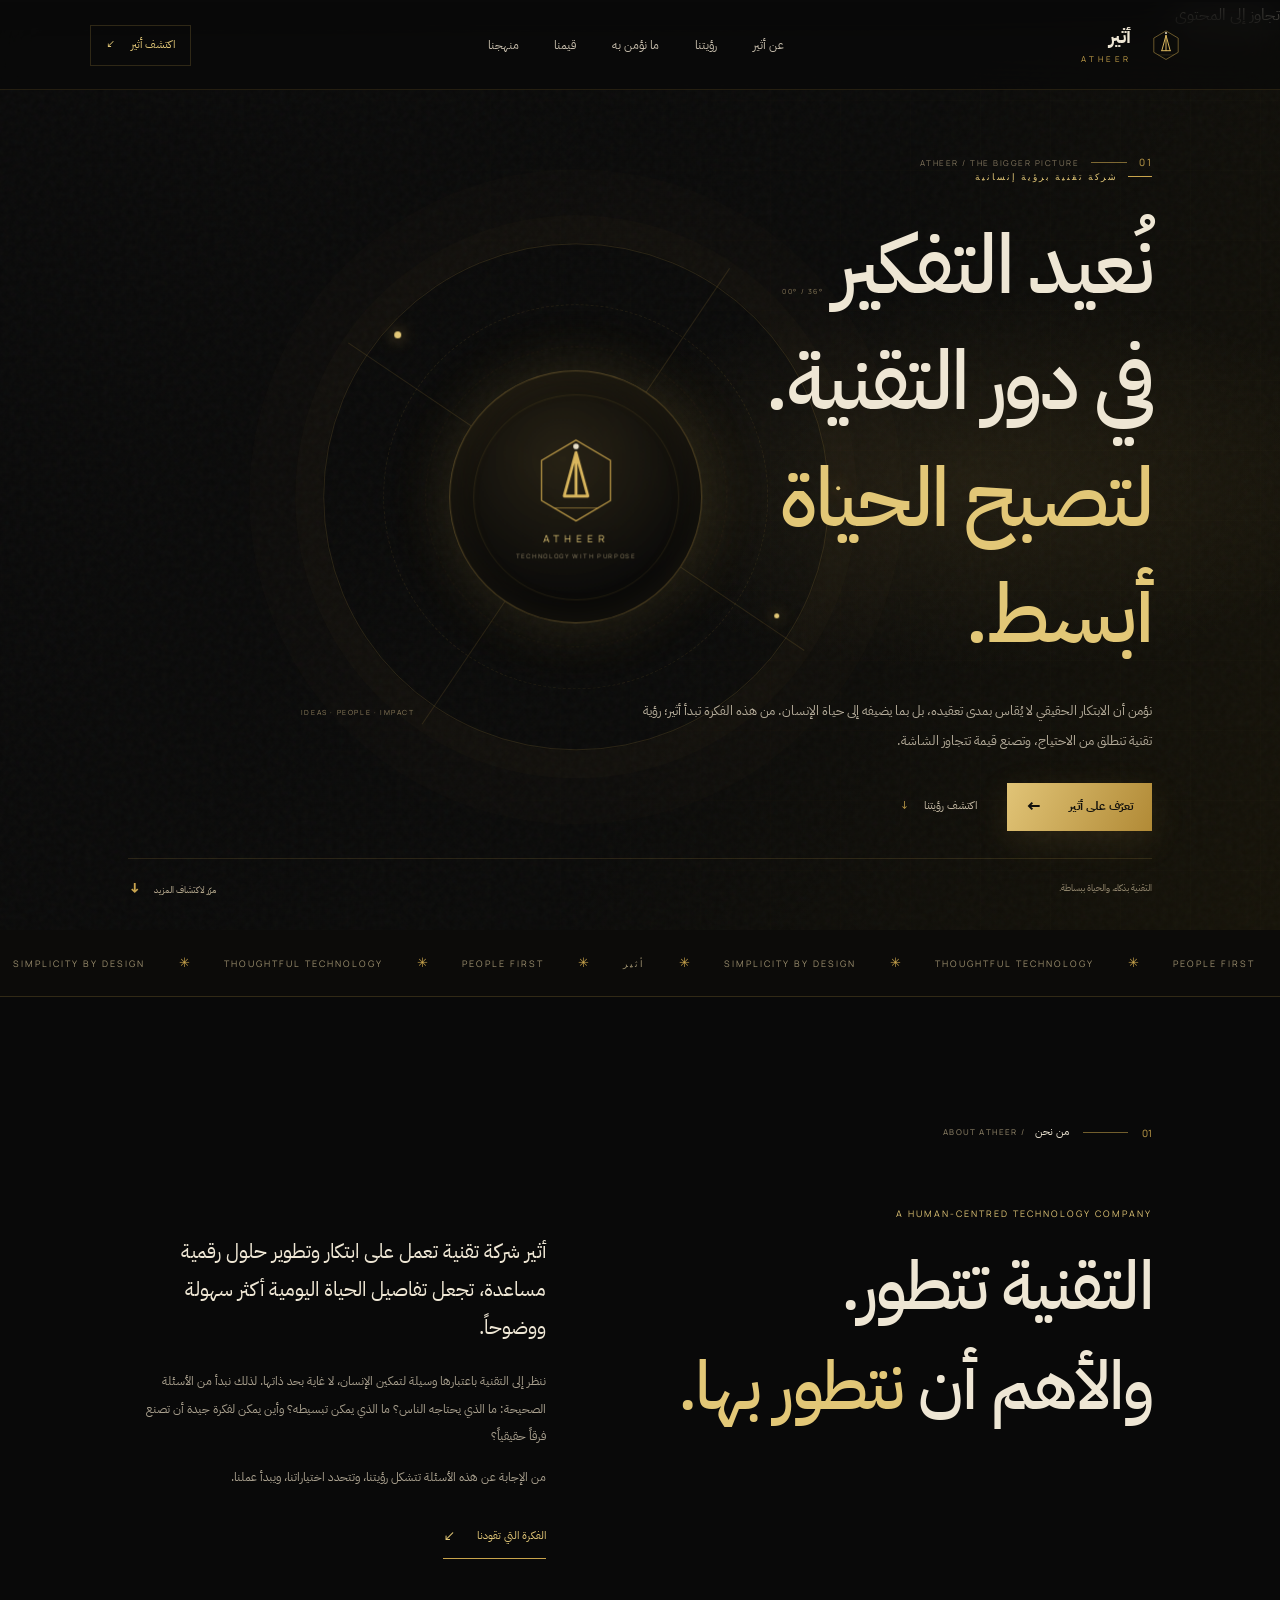
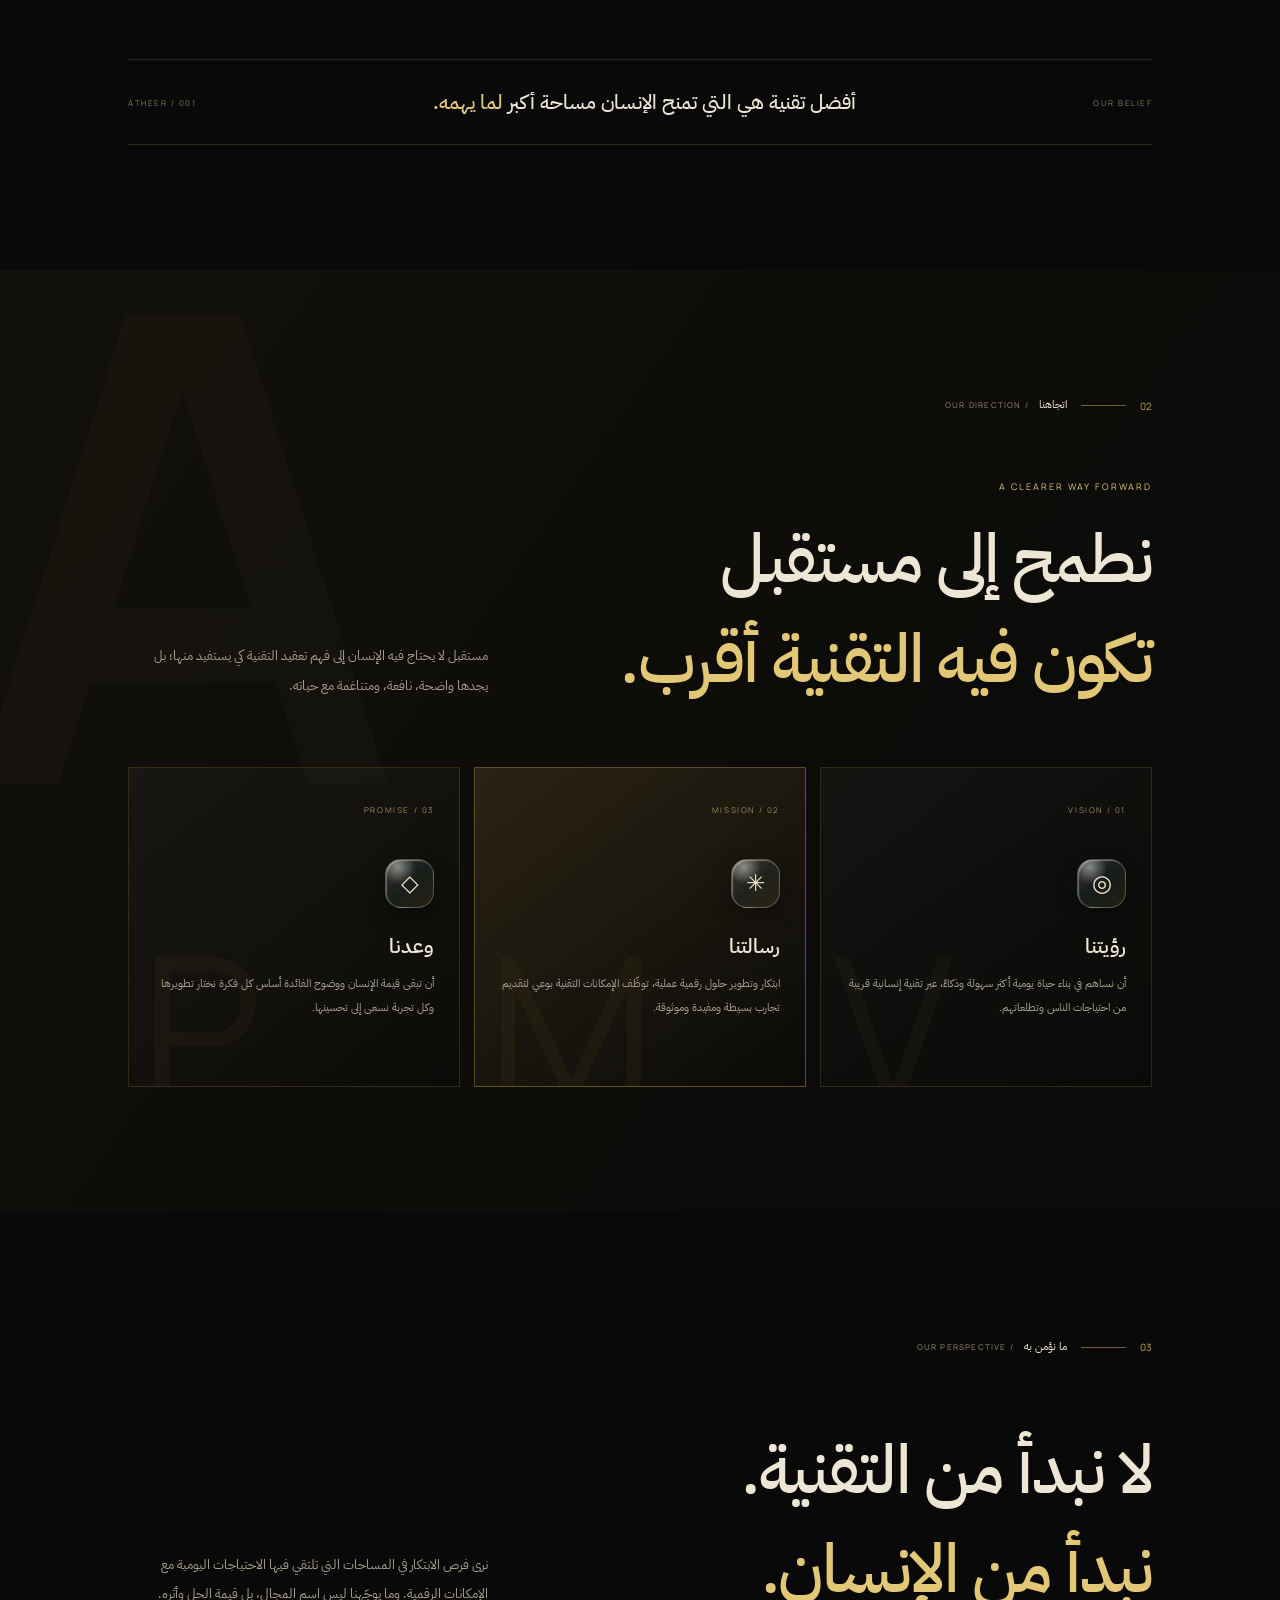
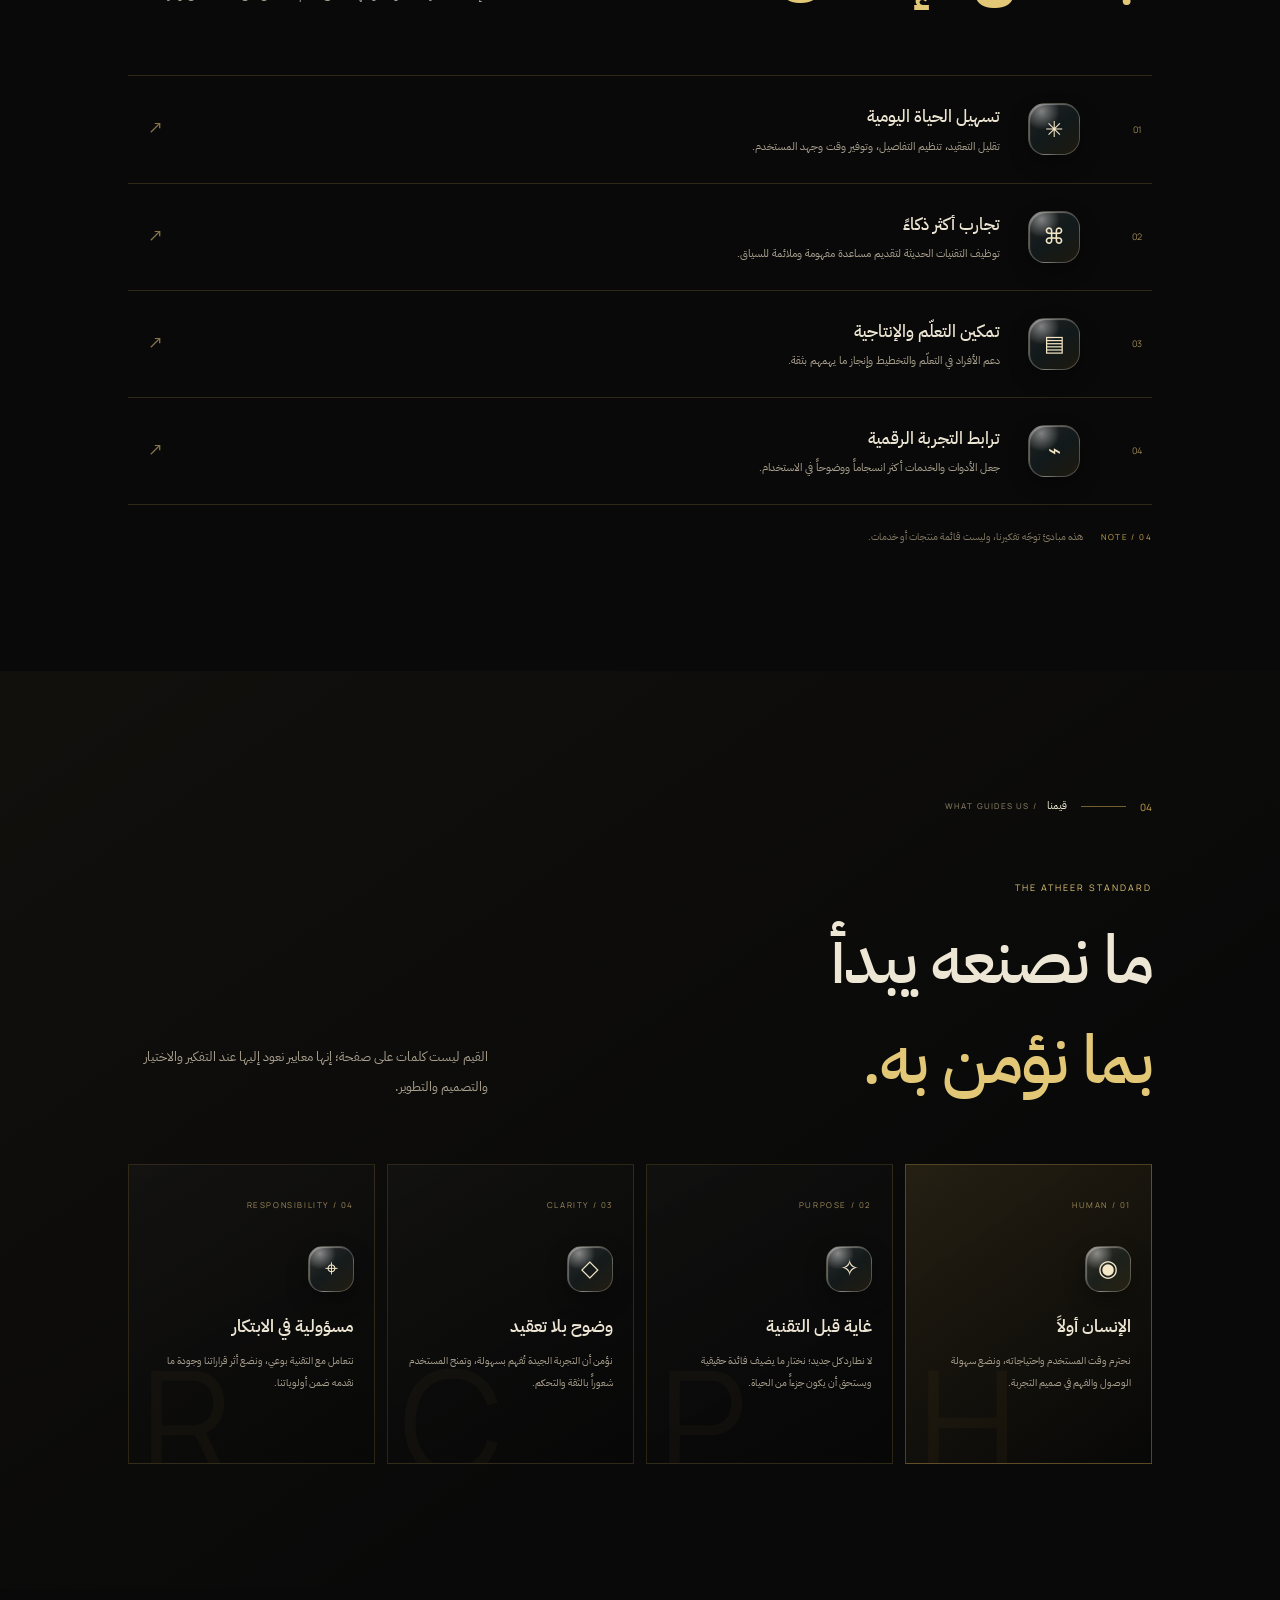
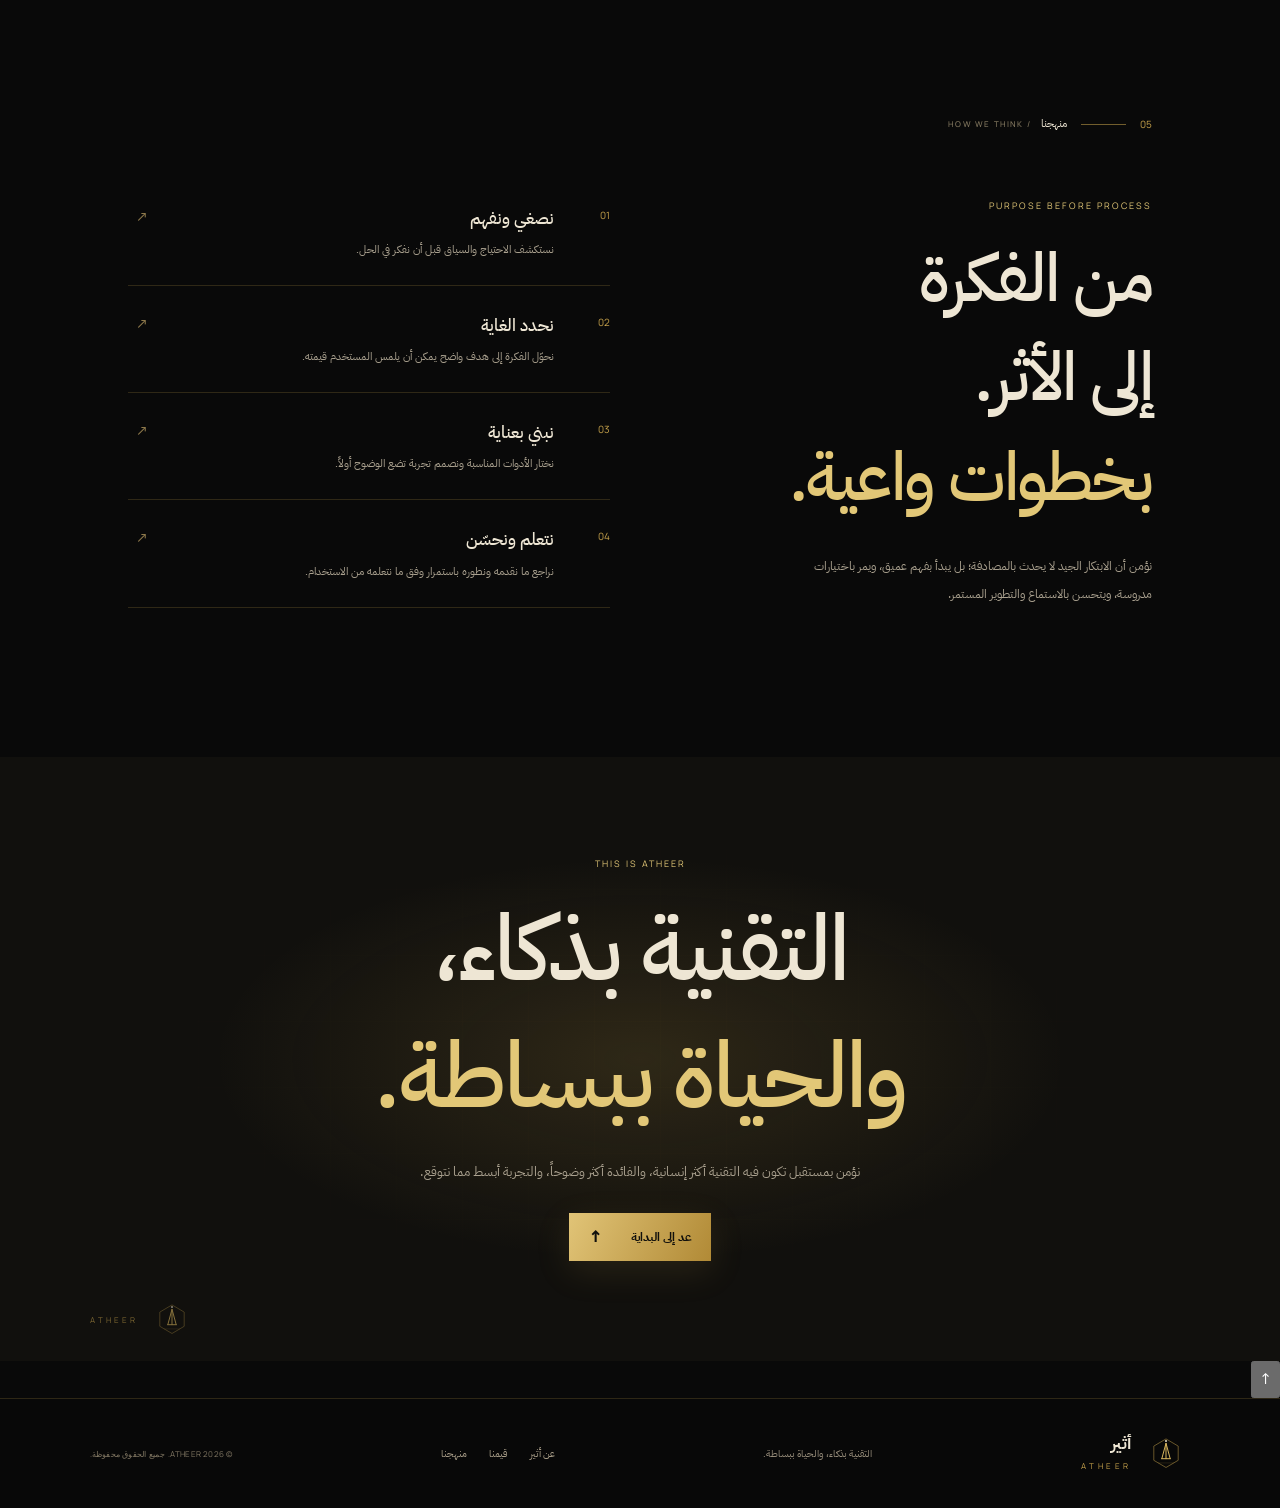
==== commit 53edf65e: "Elevate ATHEER premium experience and metadata" ====
--- a/index.html
+++ b/index.html
@@ -4,10 +4,20 @@
   <meta charset="utf-8">
   <meta name="viewport" content="width=device-width, initial-scale=1">
   <meta name="theme-color" content="#090909">
+  <meta name="color-scheme" content="dark">
+  <meta name="robots" content="index,follow,max-image-preview:large">
+  <link rel="canonical" href="https://atheer-official.vercel.app/">
+  <link rel="icon" type="image/svg+xml" href="/atheer-mark.svg">
   <meta name="description" content="أثير — شركة تقنية تبتكر حلولاً رقمية تجعل الحياة اليومية أكثر سهولة ووضوحاً. التقنية بذكاء، والحياة ببساطة.">
   <meta property="og:type" content="website">
+  <meta property="og:locale" content="ar_AR">
+  <meta property="og:site_name" content="أثير | ATHEER">
   <meta property="og:title" content="أثير | ATHEER">
   <meta property="og:description" content="نحو تقنية أقرب إلى الإنسان، وأثر أبقى في تفاصيل الحياة.">
+  <meta name="twitter:card" content="summary">
+  <meta name="twitter:title" content="أثير | ATHEER">
+  <meta name="twitter:description" content="التقنية بذكاء، والحياة ببساطة.">
+  <script type="application/ld+json">{"@context":"https://schema.org","@type":"Organization","name":"أثير | ATHEER","url":"https://atheer-official.vercel.app/","description":"شركة تقنية تبتكر وتطور حلولاً رقمية مساعدة لتسهيل الحياة اليومية.","slogan":"التقنية بذكاء، والحياة ببساطة."}</script>
   <title>أثير | ATHEER — التقنية بذكاء، والحياة ببساطة</title>
   <link rel="preconnect" href="https://fonts.googleapis.com">
   <link rel="preconnect" href="https://fonts.gstatic.com" crossorigin>
@@ -15,6 +25,7 @@
   <link rel="stylesheet" href="styles.css">
 </head>
 <body>
+  <a class="skip-link" href="#main-content">تجاوز إلى المحتوى</a>
   <div class="reading-line" aria-hidden="true"></div>
   <header class="header" id="top">
     <a class="identity" href="#top" aria-label="أثير، الصفحة الرئيسية">
@@ -32,7 +43,7 @@
     <a class="header-link" href="#manifesto">اكتشف أثير <span>↙</span></a>
   </header>
 
-  <main>
+  <main id="main-content">
     <section class="hero" aria-labelledby="hero-title">
       <div class="hero-backdrop" aria-hidden="true"></div>
       <div class="hero-index"><span>01</span><i></i><span>ATHEER / THE BIGGER PICTURE</span></div>
@@ -128,6 +139,7 @@
     </section>
   </main>
 
+  <button class="back-top" type="button" aria-label="العودة إلى أعلى الصفحة" title="العودة إلى الأعلى">↑</button>
   <footer class="footer">
     <a class="identity footer-identity" href="#top"><svg class="identity-symbol" viewBox="0 0 240 170" aria-hidden="true"><path d="M120 12 181 48v71l-61 36-61-36V48z" fill="none" stroke="currentColor" stroke-width="2.5"/><path d="M120 34v77M99 111l21-77 21 77M99 111h42" fill="none" stroke="#D9B65D" stroke-width="5" stroke-linecap="round" stroke-linejoin="round"/><circle cx="120" cy="23" r="5" fill="#E8DFC9"/><path d="M80 132h80" fill="none" stroke="currentColor" opacity=".7"/></svg><span class="identity-name"><b>أثير</b><small>ATHEER</small></span></a>
     <p>التقنية بذكاء، والحياة ببساطة.</p>
--- a/styles.css
+++ b/styles.css
@@ -1,80 +1,226 @@
-:root{--black:#080808;--black-soft:#0d0d0b;--panel:#12110e;--gold:#c9a44c;--gold-light:#e0c477;--ivory:#e8dfc9;--muted:#a69d8d;--line:rgba(201,164,76,.2);--font:"IBM Plex Sans Arabic",sans-serif}*{box-sizing:border-box}html{scroll-behavior:smooth;scroll-padding-top:100px}body{margin:0;background:var(--black);color:var(--ivory);font-family:var(--font);line-height:1.85;overflow-x:hidden}a{color:inherit;text-decoration:none}button{font:inherit}.scroll-progress{position:fixed;z-index:100;top:0;right:0;height:2px;width:0;background:linear-gradient(90deg,var(--gold),#f3df9e);box-shadow:0 0 12px #c9a44c88}.site-header{height:88px;position:absolute;z-index:30;top:2px;inset-inline:0;padding:0 7vw;display:flex;align-items:center;justify-content:space-between;border-bottom:1px solid rgba(201,164,76,.15);background:rgba(8,8,8,.68);backdrop-filter:blur(18px);transition:background .3s,height .3s}.site-header.scrolled{position:fixed;height:74px;background:rgba(8,8,8,.94);box-shadow:0 8px 30px #0006}.brand,.footer-brand{display:flex;align-items:center;gap:10px;flex-shrink:0}.brand-mark{width:49px;height:37px;color:var(--gold);overflow:visible}.brand-name,.footer-brand>span{display:flex;flex-direction:column;line-height:1.2}.brand-name b,.footer-brand b{font-size:19px;font-weight:700}.brand-name small,.footer-brand small{font:9px Manrope,Arial;letter-spacing:3px;color:var(--gold);margin-top:5px}.main-nav{display:flex;align-items:center;gap:clamp(18px,3vw,42px);font-size:12px;color:#c1b8a8}.main-nav a{position:relative;padding:10px 0;transition:color .25s}.main-nav a:after{content:"";position:absolute;bottom:2px;right:0;width:0;height:1px;background:var(--gold);transition:width .25s}.main-nav a:hover,.main-nav a.active{color:var(--gold-light)}.main-nav a:hover:after,.main-nav a.active:after{width:100%}.nav-cta{border:1px solid var(--line);padding:9px 16px;color:var(--gold-light);font-size:11px;transition:.25s}.nav-cta span{margin-right:12px}.nav-cta:hover{background:var(--gold);color:#090806}.menu-toggle{display:none}.hero{min-height:850px;height:min(980px,100svh);position:relative;display:flex;align-items:center;padding:150px 10vw 110px;overflow:hidden;background:radial-gradient(ellipse at 73% 48%,rgba(201,164,76,.12),transparent 29%),linear-gradient(118deg,#080808 0%,#0a0a09 58%,#141109 100%)}.hero-noise{position:absolute;inset:0;opacity:.035;background-image:url("data:image/svg+xml,%3Csvg viewBox='0 0 180 180' xmlns='http://www.w3.org/2000/svg'%3E%3Cfilter id='n'%3E%3CfeTurbulence type='fractalNoise' baseFrequency='.9' numOctaves='3' stitchTiles='stitch'/%3E%3C/filter%3E%3Crect width='100%25' height='100%25' filter='url(%23n)' opacity='.5'/%3E%3C/svg%3E")}.hero-grid{position:absolute;inset:0 38% 0 0;opacity:.2;background-image:linear-gradient(rgba(201,164,76,.11) 1px,transparent 1px),linear-gradient(90deg,rgba(201,164,76,.11) 1px,transparent 1px);background-size:64px 64px;mask-image:linear-gradient(90deg,transparent,#000 70%)}.hero-aura{position:absolute;width:700px;height:700px;right:9%;top:8%;border-radius:50%;background:radial-gradient(circle,rgba(201,164,76,.1),transparent 68%);filter:blur(15px)}.hero-copy{position:relative;z-index:4;width:55%;max-width:680px}.eyebrow,.overline{font:9px Manrope,Arial,sans-serif;letter-spacing:2.4px;color:var(--gold)}.eyebrow{display:flex;align-items:center;gap:13px}.eyebrow-line{width:32px;height:1px;background:var(--gold)}.hero-kicker{font-size:12px;color:#a99b7c;margin:28px 0 0}.hero h1{font-size:clamp(50px,6vw,84px);font-weight:500;line-height:1.48;letter-spacing:-2.7px;margin:12px 0 22px}.hero h1 em,.about-title h2 em,.vision-intro h2 em,.domains-heading h2 em,.products-heading h2 em,.method-heading h2 em,.journey-content h2 em{font-style:normal;color:var(--gold)}.hero-lead{max-width:520px;color:#b4ac9d;font-size:14px;line-height:2.25}.hero-actions{display:flex;align-items:center;gap:30px;margin-top:34px}.button{display:inline-flex;align-items:center;justify-content:center;gap:35px;padding:14px 21px;font-size:12px;font-weight:700;transition:transform .25s,box-shadow .25s}.button-gold{color:#0b0906;background:linear-gradient(115deg,#e2c577,#b58d36);box-shadow:0 10px 34px rgba(201,164,76,.13)}.button:hover{transform:translateY(-3px);box-shadow:0 14px 38px rgba(201,164,76,.22)}.text-link{font-size:12px;color:#c9c0af}.text-link span{color:var(--gold);margin-right:12px}.hero-signature{display:flex;align-items:center;gap:10px;margin-top:68px;color:#8e8575;font-size:10px}.signature-dot{width:6px;height:6px;border-radius:50%;background:var(--gold);box-shadow:0 0 14px var(--gold)}.hero-visual{position:absolute;z-index:2;width:min(47vw,600px);height:min(47vw,600px);right:60%;top:49%;transform:translate(50%,-50%);display:grid;place-items:center}.visual-orbit{position:absolute;border:1px solid rgba(201,164,76,.2);border-radius:50%}.orbit-outer{inset:0;box-shadow:inset 0 0 70px rgba(201,164,76,.025),0 0 80px rgba(201,164,76,.04)}.orbit-middle{inset:9%;border-style:dashed;opacity:.55;animation:rotate 80s linear infinite}.orbit-inner{inset:20%;border-color:rgba(201,164,76,.28);box-shadow:0 0 45px rgba(201,164,76,.06)}.visual-axis{position:absolute;width:1px;height:118%;background:linear-gradient(transparent,rgba(201,164,76,.15),transparent);transform:rotate(45deg)}.axis-two{transform:rotate(-45deg)}.visual-core{width:48%;height:48%;border:1px solid rgba(201,164,76,.34);border-radius:50%;background:radial-gradient(circle at 50% 40%,#211b0e,#0a0907 72%);display:flex;flex-direction:column;align-items:center;justify-content:center;box-shadow:0 0 100px rgba(201,164,76,.11),inset 0 0 45px rgba(201,164,76,.05)}.hero-mark{width:78%;height:65%}.visual-core>span{font:11px Manrope;letter-spacing:7px;color:var(--gold);margin-top:-9px}.visual-core>small{font:6px Manrope;letter-spacing:2px;color:#84775b;margin-top:8px}.orbit-point{position:absolute;width:8px;height:8px;background:var(--gold-light);border-radius:50%;box-shadow:0 0 18px var(--gold)}.point-one{top:13%;right:24%}.point-two{bottom:17%;left:16%;width:5px;height:5px}.point-three{top:50%;left:2%;width:4px;height:4px}.visual-caption{position:absolute;color:#8d8064;font:8px Manrope;letter-spacing:2px}.caption-top{top:12%;left:12%}.caption-bottom{bottom:10%;right:12%}.hero-bottom{position:absolute;bottom:28px;left:7vw;right:7vw;display:flex;justify-content:space-between;align-items:center;padding-top:15px;border-top:1px solid rgba(201,164,76,.17);color:#827a6b;font:8px Manrope;letter-spacing:1.8px}.hero-bottom span{display:flex;align-items:center;gap:12px}.hero-bottom i{width:26px;height:1px;background:var(--gold)}.hero-bottom a{font:10px var(--font);letter-spacing:0}.hero-bottom b{color:var(--gold);margin-right:12px}.brand-ribbon{height:76px;display:flex;align-items:center;justify-content:space-evenly;gap:18px;padding:0 6vw;background:linear-gradient(90deg,#11100c,#17140d,#11100c);border-top:1px solid var(--line);border-bottom:1px solid var(--line);color:#c7b17b;font:9px Manrope;letter-spacing:2px;white-space:nowrap}.brand-ribbon i{font-style:normal;color:var(--gold);font-size:14px}.section{padding:118px 11vw}.section-heading{display:flex;align-items:center;gap:13px;margin-bottom:60px;color:#9d927e}.section-index{font:11px Manrope;color:var(--gold)}.heading-rule{width:34px;height:1px;background:var(--gold);opacity:.75}.section-eyebrow{font:9px Manrope;letter-spacing:1.7px}.about-section{background:#0a0a09}.about-layout{display:grid;grid-template-columns:1.1fr .8fr;gap:12%;align-items:center}.about-title .overline{margin-bottom:23px}.about-title h2,.domains-heading h2,.method-heading h2{font-size:clamp(44px,5.3vw,72px);line-height:1.5;font-weight:500;letter-spacing:-2px;margin:0}.about-copy{padding-top:30px}.lead-copy{font-size:21px;line-height:1.9;color:var(--ivory);margin:0 0 22px}.about-copy>p:not(.lead-copy){font-size:13px;color:var(--muted);line-height:2.3}.underlined-link{display:inline-flex;align-items:center;gap:25px;margin-top:20px;padding-bottom:9px;border-bottom:1px solid rgba(201,164,76,.5);color:var(--gold-light);font-size:11px}.underlined-link span{font-size:16px}.about-principle{display:flex;align-items:center;justify-content:space-between;gap:20px;margin-top:95px;padding:22px 0;border-top:1px solid var(--line);border-bottom:1px solid var(--line)}.about-principle>span{font:8px Manrope;letter-spacing:1.8px;color:#857a66}.about-principle strong{font-size:18px;font-weight:500}.about-principle em{font-style:normal;color:var(--gold)}.vision-section{background:linear-gradient(135deg,#12110e,#0b0a08 75%);position:relative;overflow:hidden}.vision-section:after{content:"";position:absolute;width:520px;height:520px;border:1px solid rgba(201,164,76,.07);border-radius:50%;left:-250px;top:10%;box-shadow:0 0 0 40px rgba(201,164,76,.018),0 0 0 85px rgba(201,164,76,.012)}.vision-intro{position:relative;z-index:1;display:flex;align-items:end;justify-content:space-between;gap:30px;margin-bottom:55px}.vision-intro .overline{margin:0 0 14px}.vision-intro h2,.products-heading h2{font-size:clamp(43px,5vw,67px);line-height:1.45;font-weight:500;margin:0}.vision-intro>p{max-width:330px;color:var(--muted);font-size:13px;line-height:2.2;margin-bottom:8px}.direction-grid{display:grid;grid-template-columns:repeat(3,1fr);gap:15px;position:relative;z-index:1}.direction-card{min-height:285px;position:relative;overflow:hidden;padding:25px 26px;border:1px solid rgba(201,164,76,.17);background:rgba(5,5,5,.3);transition:transform .3s,border-color .3s,background .3s}.direction-card:hover{transform:translateY(-7px);border-color:rgba(201,164,76,.5)}.direction-featured{background:linear-gradient(145deg,rgba(201,164,76,.15),rgba(9,9,8,.75));border-color:rgba(201,164,76,.4)}.direction-top{display:flex;justify-content:space-between;align-items:center;font:8px Manrope;letter-spacing:1.6px;color:#998967}.direction-top b{font-size:25px;color:var(--gold);font-weight:400}.direction-card h3{font-size:21px;font-weight:500;margin:45px 0 9px}.direction-card p{position:relative;z-index:1;color:var(--muted);font-size:12px;line-height:2.15;margin:0;max-width:320px}.card-watermark{position:absolute;left:15px;bottom:-50px;font:150px Manrope;color:rgba(201,164,76,.045)}.domains-section{background:#090909}.domains-heading{display:flex;align-items:end;justify-content:space-between;gap:30px;margin-bottom:58px}.domains-heading h2{font-size:clamp(44px,5.2vw,70px)}.domains-heading>p{max-width:340px;color:var(--muted);font-size:13px;line-height:2.2;margin-bottom:8px}.domain-list{border-top:1px solid var(--line)}.domain-row{display:grid;grid-template-columns:55px 65px 1fr 30px;align-items:center;gap:22px;padding:23px 7px;border-bottom:1px solid var(--line);transition:background .25s,padding .25s}.domain-row:hover{background:rgba(201,164,76,.035);padding-right:18px;padding-left:18px}.domain-number{font:10px Manrope;color:var(--gold)}.domain-symbol{width:48px;height:48px;border:1px solid var(--line);display:grid;place-items:center;color:var(--gold);font-size:22px}.domain-text h3{font-size:17px;font-weight:500;margin:0 0 3px}.domain-text p{font-size:11px;color:var(--muted);margin:0}.domain-arrow{font-size:18px;color:var(--gold)}.products-section{background:#11100d}.products-heading{display:flex;justify-content:space-between;align-items:end;gap:35px;margin-bottom:52px}.products-heading .overline{margin:0 0 12px}.products-heading>p{max-width:320px;color:var(--muted);font-size:13px;line-height:2.2;margin-bottom:8px}.product-feature{display:grid;grid-template-columns:1.05fr .95fr;min-height:430px;border:1px solid rgba(201,164,76,.28);background:#090909}.product-art{position:relative;min-height:420px;overflow:hidden;display:grid;place-items:center;background:radial-gradient(circle at 50% 48%,rgba(201,164,76,.17),transparent 40%),linear-gradient(145deg,#1b170e,#090908 78%)}.product-art-grid{position:absolute;inset:0;background-image:linear-gradient(rgba(201,164,76,.09) 1px,transparent 1px),linear-gradient(90deg,rgba(201,164,76,.09) 1px,transparent 1px);background-size:36px 36px;mask-image:radial-gradient(ellipse,#000,transparent 72%)}.product-orbit{position:absolute;width:280px;height:280px;border:1px solid rgba(201,164,76,.28);border-radius:50%}.orbit-a{box-shadow:0 0 0 28px rgba(201,164,76,.035),0 0 0 58px rgba(201,164,76,.02)}.orbit-b{width:355px;height:355px;border-style:dashed;opacity:.5;animation:rotate 85s linear infinite}.masar-device{position:relative;width:195px;height:265px;border:1px solid rgba(201,164,76,.58);border-radius:17px;background:linear-gradient(155deg,#1b180f,#090908 75%);box-shadow:0 22px 75px #000b,0 0 45px rgba(201,164,76,.11);display:flex;flex-direction:column;align-items:center;padding:14px 15px;transform:rotate(-5deg)}.device-top{align-self:stretch;display:flex;gap:4px}.device-top span{width:4px;height:4px;border-radius:50%;background:#9b8247}.device-brand{margin-top:45px;font-size:40px;color:var(--gold-light);font-weight:600}.device-lines{width:100%;display:grid;gap:8px;margin-top:24px}.device-lines i{height:4px;border-radius:4px;background:linear-gradient(90deg,rgba(201,164,76,.6),rgba(201,164,76,.08))}.device-lines i:nth-child(2){width:76%}.device-lines i:nth-child(3){width:54%}.device-progress{width:100%;height:4px;background:#393020;border-radius:5px;margin-top:24px}.device-progress span{display:block;width:68%;height:100%;background:var(--gold);border-radius:5px}.masar-device>small{font:6px Manrope;letter-spacing:1.5px;color:#8d805f;margin-top:17px}.art-side-note{position:absolute;bottom:20px;right:23px;font:7px Manrope;letter-spacing:1.6px;color:#958563}.product-details{padding:45px 43px;display:flex;flex-direction:column;justify-content:center}.product-meta{display:flex;justify-content:space-between;gap:10px;font:7px Manrope;letter-spacing:1px;color:#8d806a;margin-bottom:48px}.product-live{color:#bda66d}.product-live i{display:inline-block;width:5px;height:5px;border-radius:50%;background:var(--gold);margin-left:6px}.product-details>.overline{margin:0 0 8px}.product-details h3{font-size:48px;font-weight:500;line-height:1.3;margin:0 0 16px}.product-details h3 small{font:11px Manrope;letter-spacing:4px;color:var(--gold);margin-right:13px}.product-details>p:not(.overline){font-size:13px;line-height:2.25;color:var(--muted);margin:0;max-width:460px}.product-tags{display:flex;gap:8px;margin-top:22px}.product-tags span{padding:5px 11px;border:1px solid var(--line);color:#b4a27a;font-size:9px}.product-details .underlined-link{align-self:flex-start;margin-top:27px}.future-note{display:flex;align-items:center;gap:20px;padding:25px 0 0}.future-star{font-size:25px;color:var(--gold)}.future-note p{font-size:11px;color:var(--muted);line-height:1.9;margin:0}.future-note p b{color:var(--ivory);font-weight:500}.future-index{margin-right:auto;font:7px Manrope;letter-spacing:1.4px;color:#8e8061}.method-section{background:#090909}.method-layout{display:grid;grid-template-columns:.85fr 1fr;gap:12%}.method-heading .overline{margin:0 0 20px}.method-heading h2{font-size:clamp(44px,5.2vw,70px)}.method-heading>p:last-child{max-width:370px;color:var(--muted);font-size:13px;line-height:2.2;margin-top:25px}.method-steps article{display:grid;grid-template-columns:42px 1fr 20px;gap:18px;align-items:start;padding:0 0 25px;margin-bottom:25px;border-bottom:1px solid var(--line)}.method-steps article>span{font:10px Manrope;color:var(--gold);padding-top:5px}.method-steps h3{font-size:17px;font-weight:500;margin:0 0 5px}.method-steps p{font-size:11px;color:var(--muted);line-height:2;margin:0}.method-steps article>b{font-size:15px;color:#8d7746;font-weight:400}.journey-section{position:relative;min-height:560px;overflow:hidden;display:flex;align-items:center;justify-content:center;text-align:center;padding:95px 8vw;background:radial-gradient(ellipse at 50% 55%,rgba(201,164,76,.14),transparent 48%),#100f0c}.journey-pattern{position:absolute;inset:0;opacity:.15;background-image:linear-gradient(rgba(201,164,76,.1) 1px,transparent 1px),linear-gradient(90deg,rgba(201,164,76,.1) 1px,transparent 1px);background-size:65px 65px;mask-image:radial-gradient(ellipse,#000,transparent 70%)}.journey-content{position:relative;z-index:2;max-width:620px}.journey-content .overline{margin:0 0 15px}.journey-content h2{font-size:clamp(52px,7vw,82px);line-height:1.4;font-weight:500;margin:0 0 18px}.journey-content>p:not(.overline){max-width:450px;margin:0 auto 27px;color:var(--muted);font-size:13px;line-height:2.2}.journey-seal{position:absolute;left:7%;bottom:22px;display:flex;align-items:center;gap:8px;opacity:.58}.journey-seal svg{width:52px;height:39px}.journey-seal span{font:8px Manrope;letter-spacing:3px;color:var(--gold)}.site-footer{min-height:105px;padding:25px 7vw;display:flex;align-items:center;justify-content:space-between;gap:25px;background:#080808;border-top:1px solid var(--line)}.footer-brand .brand-mark{width:52px;height:39px}.footer-brand b{font-size:17px}.site-footer>p{font-size:10px;color:#918775}.site-footer nav{display:flex;gap:22px;font-size:10px;color:#a69b86}.site-footer nav a:hover{color:var(--gold)}.copyright{font:8px Manrope;color:#827967;letter-spacing:.3px}.reveal{opacity:0;transform:translateY(25px);transition:opacity .75s ease,transform .75s ease}.reveal.is-visible{opacity:1;transform:none}@keyframes rotate{to{transform:rotate(360deg)}}@media(max-width:1050px){.site-header{padding:0 5vw}.main-nav{gap:18px}.hero{padding-right:7vw}.hero-visual{width:48vw;height:48vw;right:64%}.section{padding:100px 8vw}.product-details{padding:34px}.direction-card{padding:22px}.about-layout,.method-layout{gap:8%}}@media(max-width:760px){html{scroll-padding-top:78px}.site-header{height:72px;padding:0 5vw}.site-header.scrolled{height:66px}.brand-mark{width:43px}.brand-name b{font-size:17px}.menu-toggle{display:flex;flex-direction:column;gap:6px;border:0;background:none;padding:10px;z-index:2}.menu-toggle span{display:block;width:23px;height:1px;background:var(--gold);transition:.25s}.menu-toggle[aria-expanded=true] span:first-child{transform:translateY(3.5px) rotate(45deg)}.menu-toggle[aria-expanded=true] span:last-child{transform:translateY(-3.5px) rotate(-45deg)}.main-nav{display:none;position:absolute;top:72px;right:0;left:0;padding:20px 7vw 27px;background:#0c0b09;border-bottom:1px solid var(--line);flex-direction:column;align-items:stretch;gap:12px}.main-nav.open{display:flex}.main-nav a{padding:7px 0}.nav-cta{margin-right:auto;margin-left:12px;padding:7px 10px;font-size:10px}.hero{height:auto;min-height:870px;padding:135px 8vw 100px;align-items:flex-start}.hero-copy{width:100%;max-width:600px}.hero-kicker{margin-top:22px}.hero h1{font-size:clamp(47px,10.5vw,72px);line-height:1.5;letter-spacing:-1.8px}.hero-lead{font-size:12px;max-width:480px}.hero-signature{margin-top:36px}.hero-visual{width:290px;height:290px;right:55%;top:auto;bottom:0;transform:translateX(50%);opacity:.52}.visual-core>span{font-size:8px}.visual-core>small{font-size:5px}.visual-caption{font-size:6px}.hero-bottom{left:8vw;right:8vw;bottom:20px;font-size:7px}.hero-bottom a{font-size:9px}.brand-ribbon{height:60px;justify-content:flex-start;overflow:hidden;gap:22px;padding:0 8vw;font-size:8px}.section{padding:78px 8vw}.section-heading{margin-bottom:40px}.section-eyebrow{font-size:8px}.about-layout,.method-layout{grid-template-columns:1fr;gap:25px}.about-title h2,.domains-heading h2,.method-heading h2{font-size:clamp(43px,10vw,60px)}.about-copy{padding-top:0}.lead-copy{font-size:18px}.about-principle{margin-top:55px;gap:10px}.about-principle strong{font-size:13px}.about-principle>span{font-size:6px}.vision-intro,.domains-heading,.products-heading{display:block}.vision-intro>p,.domains-heading>p,.products-heading>p{margin-top:20px}.vision-intro h2,.products-heading h2{font-size:44px}.direction-grid{grid-template-columns:1fr}.direction-card{min-height:230px;padding:22px}.direction-card h3{margin-top:28px}.domains-heading{margin-bottom:38px}.domain-row{grid-template-columns:27px 42px 1fr 16px;gap:9px;padding:18px 0}.domain-symbol{width:38px;height:38px;font-size:18px}.domain-text h3{font-size:13px}.domain-text p{font-size:9px;line-height:1.8}.domain-number{font-size:8px}.domain-arrow{font-size:14px}.products-heading{margin-bottom:35px}.product-feature{grid-template-columns:1fr}.product-art{min-height:320px}.product-orbit{width:225px;height:225px}.orbit-b{width:285px;height:285px}.masar-device{width:155px;height:220px}.device-brand{font-size:34px;margin-top:32px}.product-details{padding:28px 23px}.product-meta{margin-bottom:28px;font-size:6px}.product-details h3{font-size:40px}.product-details>p:not(.overline){font-size:11px}.future-note{gap:12px}.future-note p{font-size:10px}.future-index{font-size:6px}.method-heading>p:last-child{margin-top:18px}.method-steps{margin-top:12px}.method-steps article{grid-template-columns:30px 1fr 15px;gap:12px}.method-steps h3{font-size:15px}.journey-section{min-height:530px;padding:80px 8vw}.journey-content h2{font-size:54px}.journey-content>p:not(.overline){font-size:11px}.journey-seal{left:4%;bottom:15px}.site-footer{padding:24px 6vw;flex-wrap:wrap;gap:14px}.site-footer>p{order:3;width:100%;margin:0}.site-footer nav{gap:13px;font-size:9px}.copyright{font-size:7px}}@media(max-width:390px){.hero{min-height:900px}.hero-actions{gap:17px}.button{gap:20px;padding:12px 15px}.text-link{font-size:10px}.hero h1{font-size:46px}.hero-bottom{font-size:6px}.hero-bottom a{font-size:8px}.about-principle strong{font-size:11px}.direction-card p{font-size:11px}.journey-content h2{font-size:48px}.site-footer nav{gap:9px}}@media(prefers-reduced-motion:reduce){*,*::before,*::after{scroll-behavior:auto!important;animation-duration:.01ms!important;transition-duration:.01ms!important}.reveal{opacity:1;transform:none}}
-/* ATHEER liquid-glass icon treatment */
-.domain-symbol{
- position:relative;isolation:isolate;overflow:hidden;
- width:58px;height:58px;border:1px solid rgba(232,223,201,.34);
- border-radius:19px;
- color:#f3e8c9;font-size:24px;
- background:
-  radial-gradient(circle at 28% 18%,rgba(255,255,255,.62),transparent 26%),
-  radial-gradient(circle at 75% 82%,rgba(91,153,166,.27),transparent 45%),
-  linear-gradient(145deg,rgba(255,255,255,.19),rgba(201,164,76,.10) 44%,rgba(12,22,25,.38));
- -webkit-backdrop-filter:blur(16px) saturate(165%);
- backdrop-filter:blur(16px) saturate(165%);
- box-shadow:inset 1px 1px 1px rgba(255,255,255,.48),inset -2px -3px 9px rgba(91,153,166,.16),0 9px 24px rgba(0,0,0,.28),0 0 22px rgba(201,164,76,.09);
- text-shadow:0 1px 9px rgba(255,255,255,.55);
- transition:transform .35s cubic-bezier(.2,.8,.2,1),box-shadow .35s,border-color .35s;
-}
-.domain-symbol:before{
- content:"";position:absolute;z-index:-1;inset:2px;border-radius:16px;
- background:linear-gradient(135deg,rgba(255,255,255,.26),transparent 36%,rgba(122,190,197,.09) 72%,rgba(201,164,76,.12));
-}
-.domain-symbol:after{
- content:"";position:absolute;top:5px;left:9px;width:23px;height:8px;border-radius:50%;
- background:rgba(255,255,255,.5);filter:blur(5px);transform:rotate(-28deg);
-}
-.domain-row:hover .domain-symbol{
- transform:translateY(-4px) rotate(-4deg) scale(1.06);
- border-color:rgba(232,223,201,.65);
- box-shadow:inset 1px 1px 1px rgba(255,255,255,.65),inset -2px -3px 12px rgba(91,153,166,.24),0 14px 30px rgba(0,0,0,.36),0 0 28px rgba(201,164,76,.18);
-}
-.direction-top b{
- width:42px;height:42px;display:grid;place-items:center;border-radius:15px;
- color:#f3e8c9;font-size:21px;
- border:1px solid rgba(232,223,201,.3);
- background:radial-gradient(circle at 28% 18%,rgba(255,255,255,.48),transparent 32%),linear-gradient(145deg,rgba(255,255,255,.16),rgba(104,157,165,.12) 58%,rgba(201,164,76,.12));
- -webkit-backdrop-filter:blur(12px) saturate(160%);backdrop-filter:blur(12px) saturate(160%);
- box-shadow:inset 1px 1px 1px rgba(255,255,255,.42),0 7px 18px rgba(0,0,0,.22);
- text-shadow:0 1px 8px rgba(255,255,255,.4);
-}
-.future-star{
- width:46px;height:46px;flex:0 0 46px;display:grid;place-items:center;border-radius:16px;
- color:#f5e9c8;font-size:22px;
- border:1px solid rgba(232,223,201,.34);
- background:radial-gradient(circle at 30% 20%,rgba(255,255,255,.52),transparent 30%),linear-gradient(145deg,rgba(255,255,255,.17),rgba(103,159,167,.15),rgba(201,164,76,.12));
- -webkit-backdrop-filter:blur(14px) saturate(170%);backdrop-filter:blur(14px) saturate(170%);
- box-shadow:inset 1px 1px 1px rgba(255,255,255,.5),0 8px 20px rgba(0,0,0,.25);
-}
-.domain-arrow{
- width:34px;height:34px;display:grid;place-items:center;border-radius:12px;
- border:1px solid rgba(232,223,201,.23);
- color:#e8dfc9;
- background:linear-gradient(145deg,rgba(255,255,255,.12),rgba(95,153,164,.09),rgba(201,164,76,.08));
- -webkit-backdrop-filter:blur(10px);backdrop-filter:blur(10px);
- box-shadow:inset 1px 1px 1px rgba(255,255,255,.3),0 5px 14px rgba(0,0,0,.2);
-}
-@media(max-width:760px){.domain-symbol{width:46px;height:46px;border-radius:15px;font-size:20px}.domain-symbol:before{border-radius:12px}.direction-top b{width:37px;height:37px;border-radius:13px}}
-@media(prefers-reduced-motion:reduce){.domain-symbol{transition:none}}
-
-
-/* ATHEER values section — replaces all product showcases */
-.impact-section{background:linear-gradient(145deg,#11100d 0%,#090909 72%);position:relative;overflow:hidden}
-.impact-section:after{content:"";position:absolute;width:620px;height:620px;left:-310px;top:12%;border:1px solid rgba(201,164,76,.07);border-radius:50%;box-shadow:0 0 0 55px rgba(201,164,76,.018),0 0 0 110px rgba(201,164,76,.012);pointer-events:none}
-.impact-heading{display:flex;align-items:end;justify-content:space-between;gap:35px;margin-bottom:52px;position:relative;z-index:1}
-.impact-heading .overline{margin:0 0 12px}
-.impact-heading h2{font-size:clamp(44px,5.2vw,70px);line-height:1.45;font-weight:500;margin:0}
-.impact-heading>p{max-width:390px;color:var(--muted);font-size:13px;line-height:2.25;margin-bottom:9px}
-.impact-grid{display:grid;grid-template-columns:repeat(3,1fr);gap:15px;position:relative;z-index:1}
-.impact-card{min-height:310px;position:relative;overflow:hidden;padding:27px 26px;border:1px solid rgba(201,164,76,.18);background:linear-gradient(150deg,rgba(255,255,255,.025),rgba(7,7,7,.6));transition:transform .3s,border-color .3s,background .3s}
-.impact-card:hover{transform:translateY(-6px);border-color:rgba(201,164,76,.48);background:linear-gradient(150deg,rgba(201,164,76,.08),rgba(7,7,7,.7))}
-.impact-card-featured{background:linear-gradient(145deg,rgba(201,164,76,.14),rgba(9,9,8,.72));border-color:rgba(201,164,76,.38)}
-.impact-number{font:8px Manrope,Arial;letter-spacing:1.7px;color:#a28d5b}
-.impact-icon{width:54px;height:54px;margin-top:38px;display:grid;place-items:center;border:1px solid rgba(232,223,201,.3);border-radius:18px;color:#f1e5c5;font-size:25px;background:radial-gradient(circle at 28% 18%,rgba(255,255,255,.48),transparent 32%),linear-gradient(145deg,rgba(255,255,255,.15),rgba(93,151,161,.12),rgba(201,164,76,.12));backdrop-filter:blur(14px) saturate(160%);box-shadow:inset 1px 1px 1px rgba(255,255,255,.4),0 8px 22px rgba(0,0,0,.25)}
-.impact-card h3{font-size:21px;font-weight:500;margin:22px 0 8px}
-.impact-card p{position:relative;z-index:1;max-width:310px;color:var(--muted);font-size:12px;line-height:2.2;margin:0}
-.impact-watermark{position:absolute;left:12px;bottom:-65px;font:170px Manrope;color:rgba(201,164,76,.045)}
-.impact-statement{position:relative;z-index:1;display:flex;align-items:center;justify-content:space-between;gap:20px;margin-top:55px;padding:24px 0;border-top:1px solid var(--line);border-bottom:1px solid var(--line)}
-.impact-statement>span{font:8px Manrope;letter-spacing:1.5px;color:#897b60}
-.impact-statement strong{font-size:clamp(14px,1.8vw,20px);font-weight:500;line-height:2}
-.impact-statement em{font-style:normal;color:var(--gold-light)}
-@media(max-width:760px){.impact-heading{display:block;margin-bottom:35px}.impact-heading h2{font-size:46px}.impact-heading>p{margin-top:18px;font-size:12px}.impact-grid{grid-template-columns:1fr}.impact-card{min-height:250px;padding:23px}.impact-icon{margin-top:25px}.impact-card h3{margin-top:18px}.impact-statement{align-items:flex-start;flex-direction:column;gap:12px;margin-top:38px}.impact-statement strong{font-size:14px}.impact-statement>span{font-size:7px}}
+:root{
+  color-scheme:dark;
+  --black:#090909;--black-2:#0d0d0b;--panel:#13120f;--gold:#c9a44c;--gold-2:#e2c777;--ivory:#eee6d4;--muted:#aaa18f;--dim:#716a5c;--line:rgba(201,164,76,.2);--font:"IBM Plex Sans Arabic",sans-serif;
+}
+*{box-sizing:border-box}
+html{scroll-behavior:smooth;scroll-padding-top:92px}
+body{margin:0;background:var(--black);color:var(--ivory);font-family:var(--font);line-height:1.9;overflow-x:hidden}
+a{color:inherit;text-decoration:none}
+button{font:inherit}
+::selection{background:var(--gold);color:#090909}
+.reading-line{position:fixed;z-index:100;top:0;right:0;width:0;height:2px;background:linear-gradient(90deg,var(--gold),#f5e4ad);box-shadow:0 0 14px #c9a44c88}
+.header{height:88px;position:absolute;z-index:50;inset:2px 0 auto;padding:0 7vw;display:flex;align-items:center;justify-content:space-between;border-bottom:1px solid rgba(201,164,76,.14);background:rgba(9,9,9,.62);backdrop-filter:blur(20px);transition:height .3s,background .3s}
+.header.is-fixed{position:fixed;height:72px;background:rgba(9,9,9,.94);box-shadow:0 12px 35px #0007}
+.identity{display:flex;align-items:center;gap:11px;flex-shrink:0}
+.identity-symbol{width:48px;height:35px;color:var(--gold)}
+.identity-name{display:flex;flex-direction:column;line-height:1.1}
+.identity-name b{font-size:19px;font-weight:650}
+.identity-name small{font:8px Manrope,sans-serif;letter-spacing:3.4px;color:var(--gold);margin-top:6px}
+.navigation{display:flex;align-items:center;gap:clamp(17px,2.8vw,38px);font-size:12px;color:#c7bead}
+.navigation a{position:relative;padding:12px 0;transition:color .25s}
+.navigation a:after{content:"";position:absolute;right:0;bottom:5px;width:0;height:1px;background:var(--gold);transition:width .25s}
+.navigation a:hover,.navigation a.active{color:var(--gold-2)}
+.navigation a:hover:after,.navigation a.active:after{width:100%}
+.header-link{font-size:11px;color:var(--gold-2);border:1px solid var(--line);padding:9px 15px;transition:.25s}
+.header-link span{margin-right:13px}
+.header-link:hover{background:var(--gold);color:#090909}
+.menu-button{display:none}
+.hero{min-height:850px;height:min(980px,100svh);position:relative;display:flex;align-items:center;padding:145px 10vw 105px;overflow:hidden;background:radial-gradient(ellipse at 76% 50%,rgba(201,164,76,.105),transparent 30%),linear-gradient(115deg,#090909 0%,#0a0a09 57%,#151208 100%)}
+.hero-backdrop{position:absolute;inset:0;opacity:.16;background-image:linear-gradient(rgba(201,164,76,.09) 1px,transparent 1px),linear-gradient(90deg,rgba(201,164,76,.09) 1px,transparent 1px);background-size:70px 70px;mask-image:linear-gradient(90deg,transparent,#000 80%)}
+.hero:after{content:"";position:absolute;inset:0;opacity:.035;pointer-events:none;background-image:url("data:image/svg+xml,%3Csvg viewBox='0 0 180 180' xmlns='http://www.w3.org/2000/svg'%3E%3Cfilter id='n'%3E%3CfeTurbulence type='fractalNoise' baseFrequency='.85' numOctaves='3' stitchTiles='stitch'/%3E%3C/filter%3E%3Crect width='100%25' height='100%25' filter='url(%23n)'/%3E%3C/svg%3E")}
+.hero-index{position:absolute;top:125px;right:10vw;display:flex;align-items:center;gap:12px;font:8px Manrope,sans-serif;letter-spacing:1.5px;color:#82765d}
+.hero-index span:first-child{color:var(--gold);font-size:10px}
+.hero-index i{width:36px;height:1px;background:var(--gold);opacity:.6}
+.hero-content{position:relative;z-index:4;width:55%;max-width:670px}
+.eyebrow,.micro-label{font:9px Manrope,sans-serif;letter-spacing:2px;color:var(--gold-2)}
+.eyebrow{display:flex;align-items:center;gap:10px;margin:0 0 25px}
+.eyebrow span{width:24px;height:1px;background:var(--gold)}
+.hero h1{font-size:clamp(52px,6.4vw,88px);line-height:1.42;font-weight:500;letter-spacing:-2.6px;margin:0}
+.hero h1 em,.about-heading h2 em,.vision-top h2 em,.fields-intro h2 em,.values-heading h2 em,.approach-heading h2 em,.manifesto h2 em{font-style:normal;color:var(--gold-2)}
+.hero-description{max-width:510px;color:#b6ad9b;font-size:13px;line-height:2.25;margin:23px 0 28px}
+.hero-actions{display:flex;align-items:center;gap:30px}
+.primary-action{min-height:48px;padding:0 19px;display:inline-flex;align-items:center;justify-content:center;gap:28px;background:linear-gradient(115deg,#e1c477,#b18a36);color:#11100c;font-size:12px;font-weight:650;box-shadow:0 10px 35px rgba(201,164,76,.13);transition:transform .25s,box-shadow .25s}
+.primary-action:hover{transform:translateY(-3px);box-shadow:0 14px 40px rgba(201,164,76,.24)}
+.primary-action span{font-size:17px}
+.secondary-action{font-size:11px;color:#c6bba5;transition:color .25s}
+.secondary-action:hover{color:var(--gold-2)}
+.secondary-action span{margin-right:12px;color:var(--gold)}
+.hero-art{position:absolute;z-index:2;right:55%;top:50%;width:min(43vw,590px);aspect-ratio:1;transform:translate(50%,-47%);display:grid;place-items:center}
+.art-halo{position:absolute;border:1px solid rgba(201,164,76,.16);border-radius:50%}
+.halo-one{inset:4%;box-shadow:0 0 0 28px rgba(201,164,76,.018),0 0 0 74px rgba(201,164,76,.012)}
+.halo-two{inset:15%;border-style:dashed;opacity:.65;animation:orbit 90s linear infinite}
+.halo-three{inset:27%;border-color:rgba(232,223,201,.13);box-shadow:0 0 65px rgba(201,164,76,.09),inset 0 0 50px rgba(201,164,76,.04)}
+.art-cross{position:absolute;background:rgba(201,164,76,.15)}
+.cross-one{height:1px;width:100%;transform:rotate(34deg)}
+.cross-two{height:100%;width:1px;transform:rotate(34deg)}
+.art-emblem{position:relative;width:46%;aspect-ratio:1;border:1px solid rgba(201,164,76,.36);border-radius:50%;display:flex;flex-direction:column;align-items:center;justify-content:center;background:radial-gradient(circle at 45% 35%,rgba(201,164,76,.14),rgba(9,9,9,.84) 68%);box-shadow:0 0 75px rgba(201,164,76,.1),inset 0 0 35px rgba(201,164,76,.08);backdrop-filter:blur(10px)}
+.art-emblem:before,.art-emblem:after{content:"";position:absolute;inset:9%;border:1px solid rgba(201,164,76,.12);border-radius:50%}
+.art-emblem:after{inset:-10%;border-style:dashed;opacity:.5}
+.art-emblem svg{width:54%;height:auto}
+.art-emblem>span{font:10px Manrope,sans-serif;letter-spacing:5px;color:var(--gold-2);margin-top:2px}
+.art-emblem small{font:6px Manrope,sans-serif;letter-spacing:1.7px;color:#988b6b;margin-top:7px}
+.art-coordinate{position:absolute;font:7px Manrope,sans-serif;letter-spacing:1.6px;color:#8c7d5c}
+.coordinate-a{top:12%;right:5%}.coordinate-b{bottom:10%;left:0}
+.art-point{position:absolute;width:7px;height:7px;border-radius:50%;background:var(--gold-2);box-shadow:0 0 15px var(--gold)}
+.point-a{top:20%;left:17%}.point-b{right:13%;bottom:28%;width:5px;height:5px}.point-c{top:48%;right:2%;width:4px;height:4px}
+.hero-foot{position:absolute;bottom:28px;right:10vw;left:10vw;display:flex;justify-content:space-between;align-items:center;border-top:1px solid rgba(201,164,76,.16);padding-top:15px;color:#8e8269;font-size:9px}
+.hero-foot a{color:#b2a58b}.hero-foot a b{margin-right:10px;color:var(--gold);font-size:15px}
+.ticker{height:67px;display:flex;align-items:center;overflow:hidden;border-bottom:1px solid var(--line);background:#0c0b09}
+.ticker-track{min-width:max-content;display:flex;align-items:center;gap:34px;padding-inline:25px;animation:ticker 38s linear infinite}
+.ticker-track span{font:9px Manrope,sans-serif;letter-spacing:2px;color:#9d906f;white-space:nowrap}
+.ticker-track i{font-style:normal;color:var(--gold);font-size:13px}
+.section{padding:125px 10vw}
+.section-meta{display:flex;align-items:center;gap:14px;margin-bottom:64px}
+.section-meta>span{font:10px Manrope,sans-serif;color:var(--gold)}
+.section-meta>i{width:45px;height:1px;background:var(--gold);opacity:.55}
+.section-meta p{margin:0;color:var(--ivory);font-size:11px}
+.section-meta p b{font:8px Manrope,sans-serif;letter-spacing:1.2px;color:#82775f;margin-right:7px;font-weight:500}
+.about{background:var(--black)}
+.about-grid{display:grid;grid-template-columns:1fr .83fr;gap:10%;align-items:start}
+.micro-label{margin:0 0 18px}
+.about-heading h2,.vision-top h2,.fields-intro h2,.values-heading h2,.approach-heading h2{font-size:clamp(43px,5.2vw,70px);font-weight:500;line-height:1.5;letter-spacing:-1.5px;margin:0}
+.about-copy{padding-top:25px}
+.large-copy{font-size:20px;line-height:1.9;color:var(--ivory);margin:0 0 22px}
+.about-copy>p:not(.large-copy){font-size:12px;color:var(--muted);line-height:2.3;margin:0 0 13px}
+.inline-link{display:inline-flex;align-items:center;gap:22px;margin-top:18px;padding-bottom:7px;border-bottom:1px solid var(--gold);font-size:11px;color:var(--gold-2)}
+.inline-link span{font-size:15px}
+.about-signature{margin-top:100px;padding:23px 0;border-top:1px solid var(--line);border-bottom:1px solid var(--line);display:flex;align-items:center;justify-content:space-between;gap:20px}
+.about-signature>span{font:8px Manrope,sans-serif;letter-spacing:1.5px;color:#897b5e;white-space:nowrap}
+.about-signature p{font-size:clamp(14px,1.7vw,20px);margin:0;font-weight:500}
+.about-signature em{font-style:normal;color:var(--gold-2)}
+.vision{position:relative;overflow:hidden;background:linear-gradient(125deg,#13110c 0%,#0b0b09 70%)}
+.vision-decoration{position:absolute;left:-35px;top:-180px;font:700 650px Manrope,sans-serif;color:rgba(201,164,76,.025);pointer-events:none}
+.section-inner{position:relative;z-index:1}
+.vision-top,.values-heading{display:flex;align-items:end;justify-content:space-between;gap:45px;margin-bottom:56px}
+.vision-top>p,.values-heading>p{max-width:360px;color:var(--muted);font-size:13px;line-height:2.3;margin:0 0 10px}
+.vision-panels{display:grid;grid-template-columns:repeat(3,1fr);gap:14px}
+.vision-panel{position:relative;min-height:320px;overflow:hidden;padding:25px 25px 30px;border:1px solid rgba(201,164,76,.18);background:linear-gradient(145deg,rgba(255,255,255,.035),rgba(0,0,0,.12));transition:transform .3s,border-color .3s}
+.vision-panel:hover{transform:translateY(-5px);border-color:rgba(201,164,76,.48)}
+.vision-panel-main{background:linear-gradient(145deg,rgba(201,164,76,.15),rgba(8,8,8,.2));border-color:rgba(201,164,76,.4)}
+.panel-index,.value-card>span{font:8px Manrope,sans-serif;letter-spacing:1.6px;color:#a18d5c}
+.panel-symbol,.value-glyph{width:49px;height:49px;margin-top:36px;display:grid;place-items:center;border:1px solid rgba(232,223,201,.28);border-radius:16px;color:#f4e8c9;font-size:23px;background:radial-gradient(circle at 25% 15%,rgba(255,255,255,.45),transparent 32%),linear-gradient(140deg,rgba(255,255,255,.14),rgba(97,153,160,.11),rgba(201,164,76,.12));backdrop-filter:blur(13px);box-shadow:inset 1px 1px 1px #ffffff55,0 8px 22px #0005}
+.vision-panel h3,.value-card h3{font-size:20px;font-weight:550;margin:19px 0 7px}
+.vision-panel p,.value-card p{position:relative;z-index:1;max-width:290px;font-size:11px;line-height:2.2;color:var(--muted);margin:0}
+.panel-ghost,.value-card>b{position:absolute;left:12px;bottom:-75px;font:200px Manrope,sans-serif;color:rgba(201,164,76,.045)}
+.fields{background:#090909}
+.fields-intro{display:flex;align-items:end;justify-content:space-between;gap:40px;margin-bottom:54px}
+.fields-intro>p{max-width:360px;color:var(--muted);font-size:13px;line-height:2.3;margin:0 0 12px}
+.field-list{border-top:1px solid var(--line)}
+.field-row{display:grid;grid-template-columns:40px 58px 1fr 35px;align-items:center;gap:22px;padding:25px 10px;border-bottom:1px solid var(--line);transition:background .3s,padding .3s}
+.field-row:hover{background:linear-gradient(90deg,transparent,rgba(201,164,76,.045));padding-inline:18px}
+.field-no{font:9px Manrope,sans-serif;color:#a08b59}
+.field-icon{width:52px;height:52px;display:grid;place-items:center;border:1px solid rgba(232,223,201,.28);border-radius:17px;color:#f2e5c5;font-size:22px;background:radial-gradient(circle at 25% 15%,#ffffff70,transparent 32%),linear-gradient(145deg,#ffffff1c,#5c9ca51e,#c9a44c1c);backdrop-filter:blur(13px);box-shadow:inset 1px 1px 1px #ffffff55,0 8px 20px #0005}
+.field-body h3{font-size:17px;font-weight:500;margin:0 0 3px}
+.field-body p{font-size:11px;color:var(--muted);margin:0}
+.field-mark{font-size:19px;color:#88764c;text-align:center;transition:transform .25s,color .25s}
+.field-row:hover .field-mark{transform:translate(-3px,-3px);color:var(--gold-2)}
+.fields-note{display:flex;gap:18px;align-items:center;margin:22px 0 0;color:#847963;font-size:10px}
+.fields-note span{font:8px Manrope,sans-serif;letter-spacing:1.4px;color:var(--gold)}
+.values{background:linear-gradient(145deg,#11100d,#090909 68%)}
+.values-heading{margin-bottom:52px}
+.values-grid{display:grid;grid-template-columns:repeat(4,1fr);gap:12px}
+.value-card{position:relative;min-height:300px;overflow:hidden;padding:23px 20px;border:1px solid rgba(201,164,76,.18);background:linear-gradient(150deg,rgba(255,255,255,.025),rgba(0,0,0,.25));transition:transform .3s,border-color .3s}
+.value-card:hover{transform:translateY(-5px);border-color:rgba(201,164,76,.48)}
+.value-card-primary{background:linear-gradient(145deg,rgba(201,164,76,.14),rgba(0,0,0,.24));border-color:rgba(201,164,76,.36)}
+.value-glyph{margin-top:28px;width:46px;height:46px;border-radius:15px}
+.value-card h3{font-size:17px}
+.value-card p{font-size:10px}
+.value-card>b{font-size:145px;bottom:-56px}
+.approach{background:#090909}
+.approach-grid{display:grid;grid-template-columns:.85fr 1fr;gap:13%}
+.approach-heading>p:last-child{max-width:370px;color:var(--muted);font-size:12px;line-height:2.3;margin-top:24px}
+.approach-steps{padding-top:4px}
+.approach-step{display:grid;grid-template-columns:38px 1fr 20px;gap:18px;align-items:start;padding:0 0 24px;margin-bottom:24px;border-bottom:1px solid var(--line)}
+.approach-step>span{font:10px Manrope,sans-serif;color:var(--gold);padding-top:5px}
+.approach-step h3{font-size:17px;font-weight:500;margin:0 0 4px}
+.approach-step p{font-size:11px;color:var(--muted);line-height:2;margin:0}
+.approach-step>b{font-size:15px;color:#907b4c;font-weight:400}
+.manifesto{min-height:600px;position:relative;overflow:hidden;display:grid;place-items:center;text-align:center;padding:100px 8vw;background:radial-gradient(ellipse at 50% 50%,rgba(201,164,76,.16),transparent 47%),#11100d}
+.manifesto-grid{position:absolute;inset:0;opacity:.16;background-image:linear-gradient(rgba(201,164,76,.1) 1px,transparent 1px),linear-gradient(90deg,rgba(201,164,76,.1) 1px,transparent 1px);background-size:66px 66px;mask-image:radial-gradient(ellipse,#000,transparent 72%)}
+.manifesto-content{position:relative;z-index:2;max-width:670px}
+.manifesto-content .micro-label{margin-bottom:16px}
+.manifesto h2{font-size:clamp(54px,7.5vw,92px);font-weight:500;line-height:1.38;margin:0 0 18px;letter-spacing:-2px}
+.manifesto-content>p:not(.micro-label){max-width:480px;margin:0 auto 27px;color:var(--muted);font-size:13px;line-height:2.2}
+.manifesto-seal{position:absolute;left:7%;bottom:24px;display:flex;align-items:center;gap:10px;opacity:.58}
+.manifesto-seal svg{width:48px;height:35px}
+.manifesto-seal span{font:8px Manrope,sans-serif;letter-spacing:3px;color:var(--gold)}
+.footer{min-height:110px;padding:25px 7vw;display:flex;align-items:center;justify-content:space-between;gap:25px;border-top:1px solid var(--line);background:#080808}
+.footer-identity .identity-symbol{width:48px}
+.footer-identity .identity-name b{font-size:17px}
+.footer>p{font-size:10px;color:#958b79}
+.footer nav{display:flex;gap:22px;font-size:10px;color:#a99e89}
+.footer nav a:hover{color:var(--gold-2)}
+.copyright{font:8px Manrope,sans-serif;color:#817763;letter-spacing:.2px}
+.reveal{opacity:0;transform:translateY(24px);transition:opacity .75s ease,transform .75s ease}
+.reveal.visible{opacity:1;transform:none}
+@keyframes orbit{to{transform:rotate(360deg)}}
+@keyframes ticker{to{transform:translateX(50%)}}
+@media(max-width:1050px){
+  .header{padding-inline:5vw}.navigation{gap:16px}.hero{padding-inline:7vw}.hero-art{right:58%;width:47vw}
+  .section{padding-inline:8vw}.values-grid{grid-template-columns:repeat(2,1fr)}
+}
+@media(max-width:760px){
+  html{scroll-padding-top:75px}
+  .header{height:72px;padding-inline:5vw}.header.is-fixed{height:66px}
+  .identity-symbol{width:42px}.identity-name b{font-size:17px}
+  .menu-button{display:flex;flex-direction:column;gap:6px;padding:10px;border:0;background:none;z-index:3}
+  .menu-button span{width:23px;height:1px;background:var(--gold);transition:.25s}
+  .menu-button[aria-expanded=true] span:first-child{transform:translateY(3.5px) rotate(45deg)}
+  .menu-button[aria-expanded=true] span:last-child{transform:translateY(-3.5px) rotate(-45deg)}
+  .navigation{display:none;position:absolute;top:72px;right:0;left:0;padding:20px 8vw 26px;background:#0d0c0a;border-bottom:1px solid var(--line);flex-direction:column;align-items:stretch;gap:9px}
+  .navigation.open{display:flex}.navigation a{padding:8px 0}
+  .header-link{margin-right:auto;margin-left:10px;padding:7px 10px;font-size:9px}
+  .hero{height:auto;min-height:890px;padding:132px 8vw 105px;align-items:flex-start}
+  .hero-index{top:105px;right:8vw;font-size:7px}
+  .hero-content{width:100%;max-width:590px}
+  .eyebrow{margin-bottom:20px}.hero h1{font-size:clamp(47px,10.5vw,69px);line-height:1.48;letter-spacing:-1.8px}
+  .hero-description{max-width:490px;font-size:12px}
+  .hero-art{width:300px;right:50%;top:auto;bottom:12px;transform:translateX(50%);opacity:.58}
+  .hero-foot{right:8vw;left:8vw;bottom:20px;font-size:8px}
+  .hero-foot a{font-size:8px}
+  .ticker{height:56px}.ticker-track{gap:23px}.ticker-track span{font-size:8px}
+  .section{padding:82px 8vw}.section-meta{margin-bottom:42px}
+  .about-grid,.approach-grid{grid-template-columns:1fr;gap:25px}
+  .about-heading h2,.vision-top h2,.fields-intro h2,.values-heading h2,.approach-heading h2{font-size:clamp(42px,10vw,59px)}
+  .about-copy{padding-top:0}.large-copy{font-size:17px}
+  .about-signature{margin-top:55px;gap:12px}.about-signature p{font-size:13px}.about-signature>span{font-size:6px}
+  .vision-top,.values-heading,.fields-intro{display:block;margin-bottom:36px}
+  .vision-top>p,.values-heading>p,.fields-intro>p{margin-top:17px;font-size:12px}
+  .vision-panels{grid-template-columns:1fr;gap:11px}
+  .vision-panel{min-height:245px;padding:22px}.panel-symbol{margin-top:23px}
+  .vision-panel h3{margin-top:15px}
+  .field-row{grid-template-columns:25px 43px 1fr 15px;gap:10px;padding:17px 0}
+  .field-row:hover{padding-inline:5px}
+  .field-icon{width:40px;height:40px;border-radius:13px;font-size:18px}
+  .field-body h3{font-size:13px}.field-body p{font-size:9px;line-height:1.9}
+  .field-no{font-size:8px}.field-mark{font-size:14px}
+  .fields-note{font-size:9px;gap:10px}
+  .values-grid{grid-template-columns:1fr 1fr;gap:9px}
+  .value-card{min-height:255px;padding:17px 14px}
+  .value-card>span{font-size:7px;letter-spacing:1px}
+  .value-glyph{margin-top:23px;width:40px;height:40px;border-radius:13px}
+  .value-card h3{font-size:14px}.value-card p{font-size:9px;line-height:2}
+  .approach-heading>p:last-child{margin-top:17px}
+  .approach-steps{margin-top:15px}
+  .approach-step{grid-template-columns:28px 1fr 14px;gap:12px}
+  .approach-step h3{font-size:15px}.approach-step p{font-size:10px}
+  .manifesto{min-height:520px;padding:85px 8vw}
+  .manifesto h2{font-size:clamp(48px,11vw,67px)}
+  .manifesto-content>p:not(.micro-label){font-size:11px}
+  .manifesto-seal{left:4%;bottom:14px}.manifesto-seal svg{width:40px}
+  .footer{padding:24px 6vw;flex-wrap:wrap;gap:13px}
+  .footer>p{order:3;width:100%;margin:0}
+  .footer nav{gap:13px;font-size:9px}.copyright{font-size:7px}
+}
+@media(max-width:390px){
+  .hero{min-height:920px}.hero h1{font-size:45px}
+  .hero-actions{gap:17px}.primary-action{gap:20px;padding-inline:14px}.secondary-action{font-size:10px}
+  .hero-foot{font-size:7px}.hero-foot a{font-size:7px}
+  .about-signature p{font-size:11px}.vision-panel p{font-size:10px}
+  .value-card{padding-inline:12px}.value-card h3{font-size:13px}
+  .manifesto h2{font-size:47px}.footer nav{gap:9px}
+}
+@media(prefers-reduced-motion:reduce){
+  *,*::before,*::after{scroll-behavior:auto!important;animation-duration:.01ms!important;animation-iteration-count:1!important;transition-duration:.01ms!important}
+  .reveal{opacity:1;transform:none}
+}
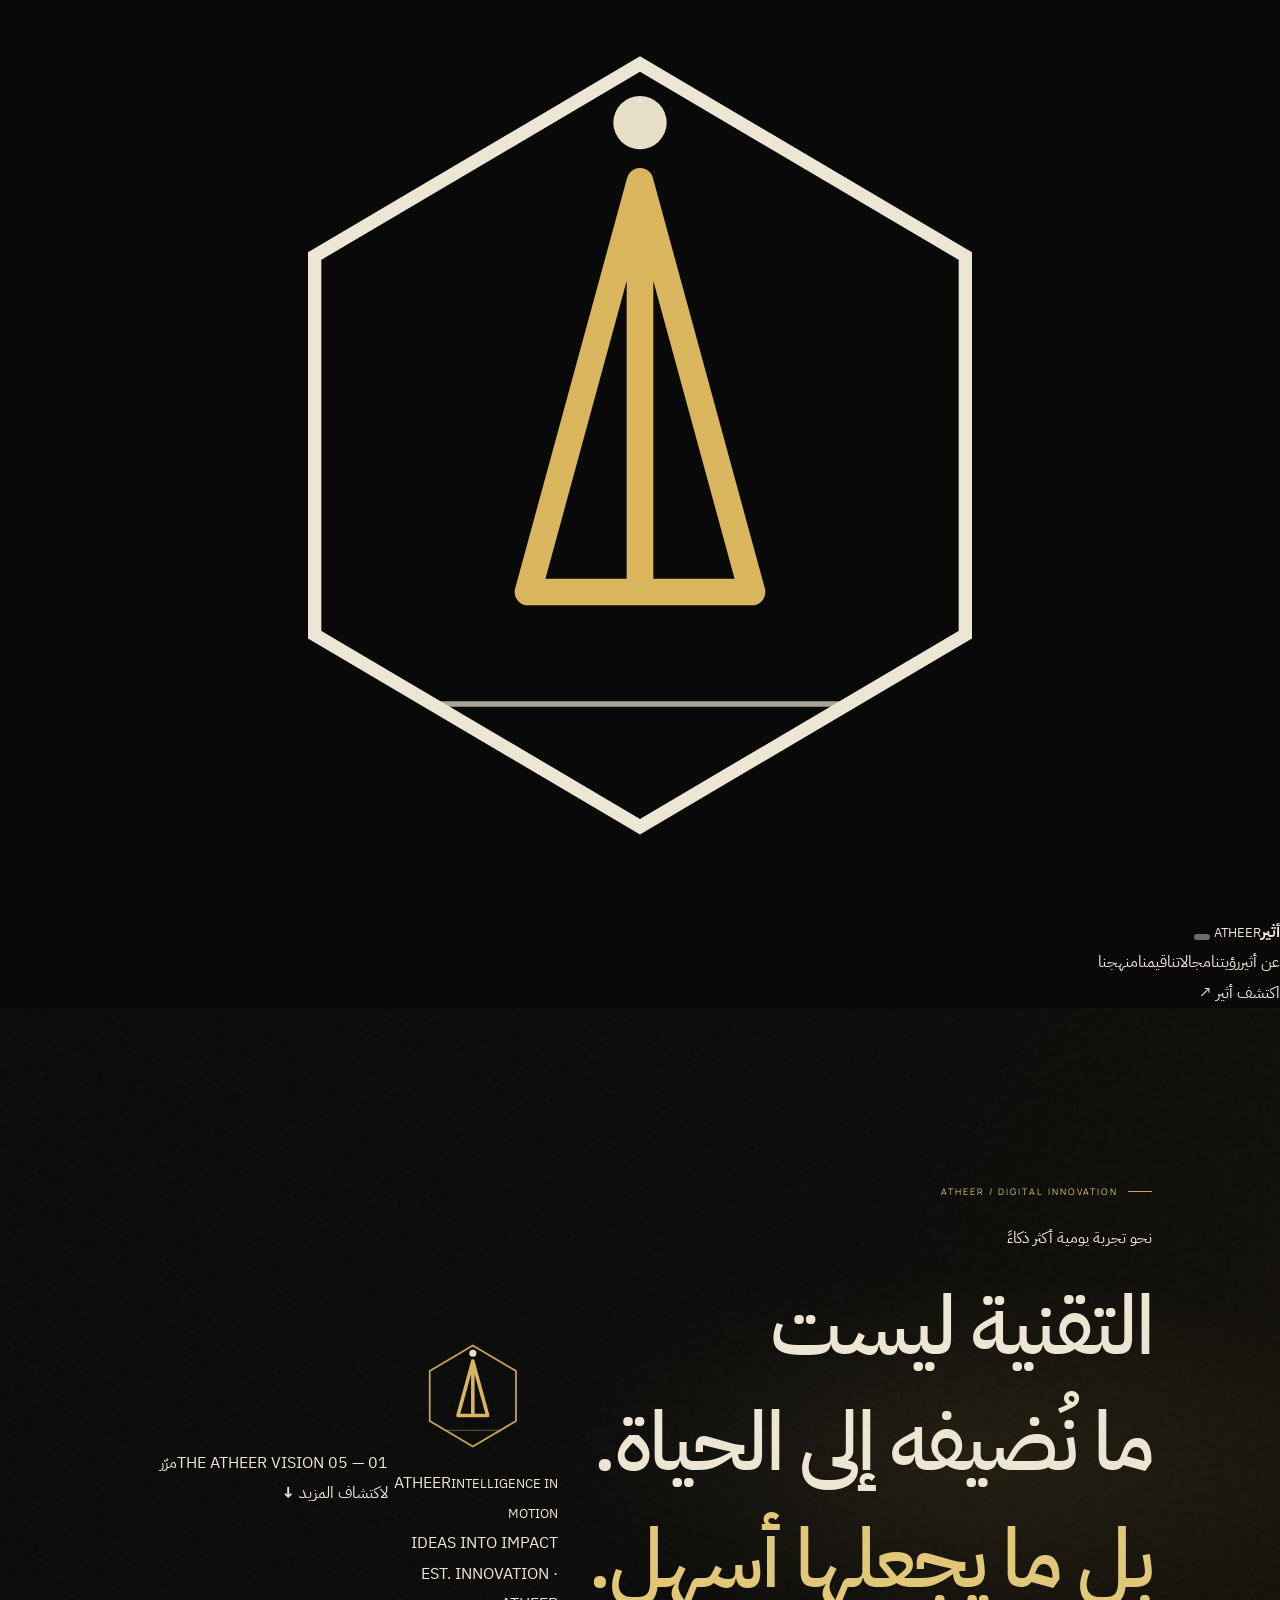
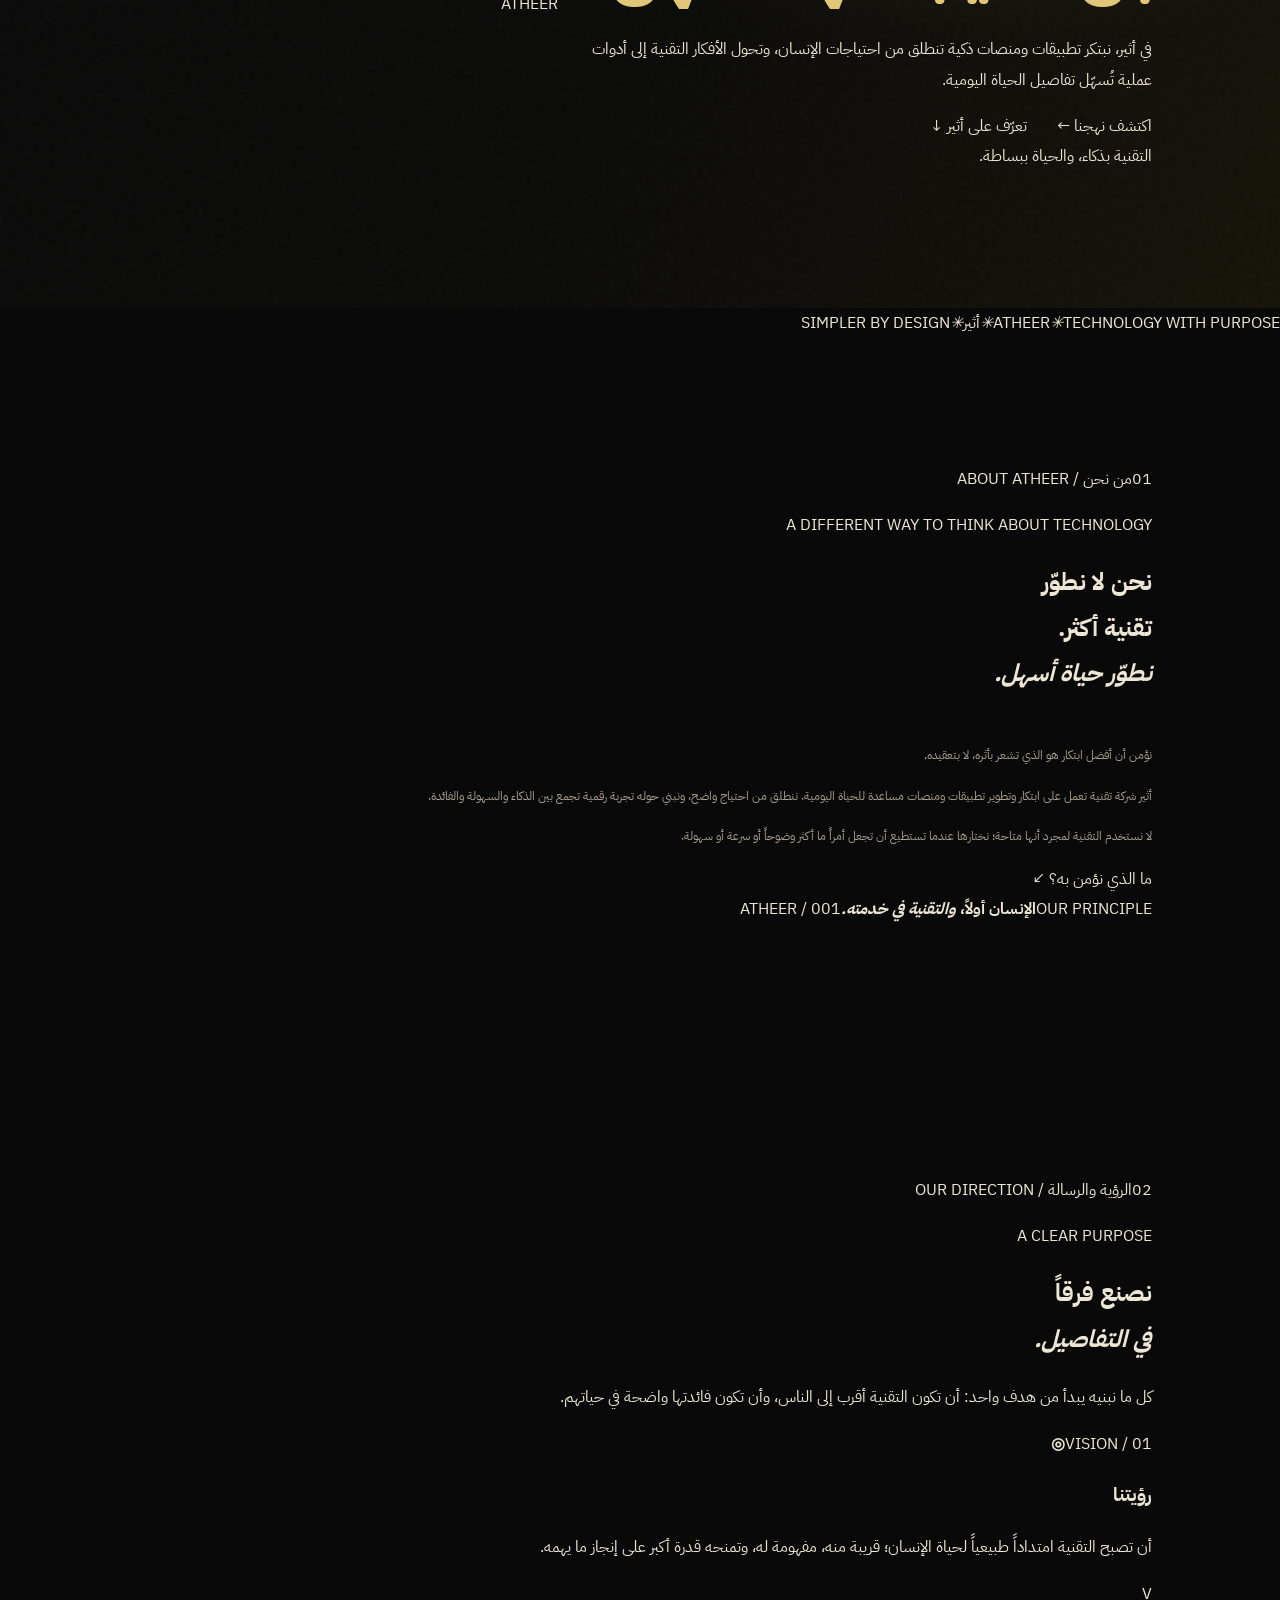
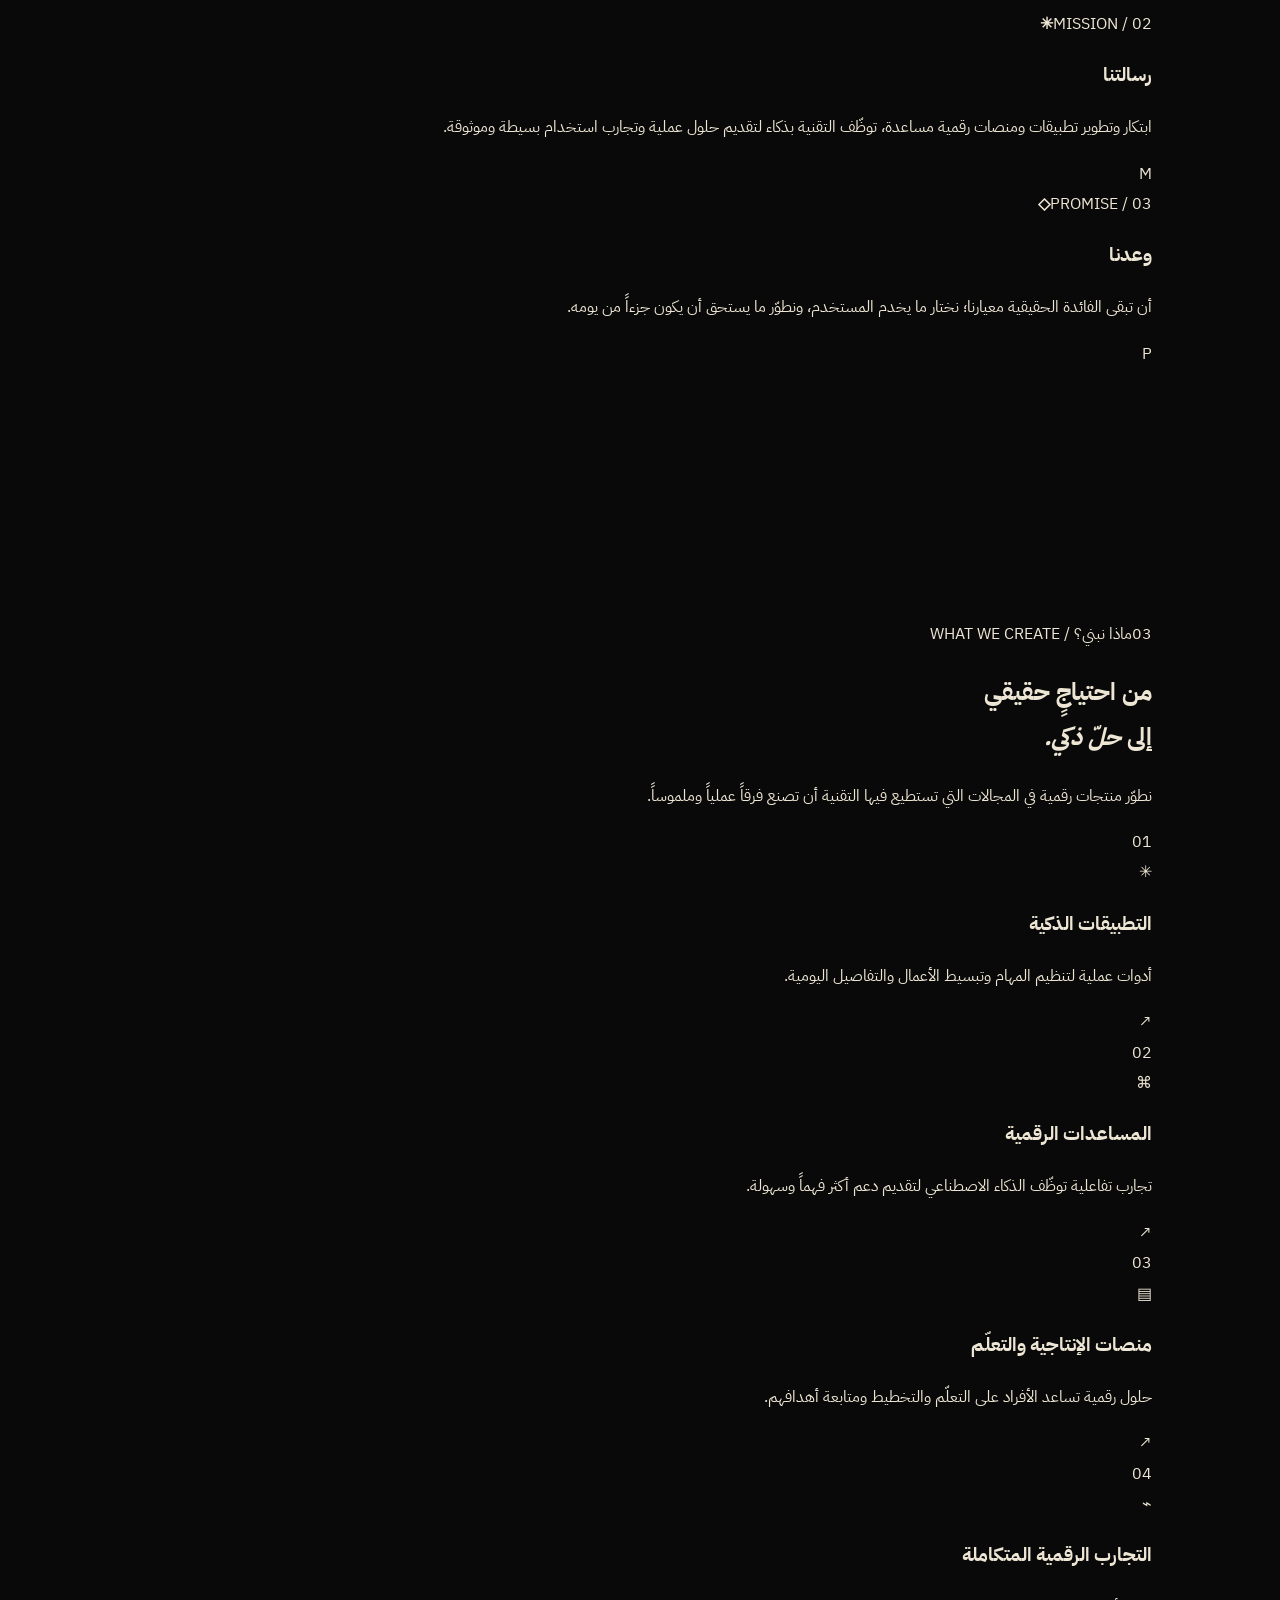
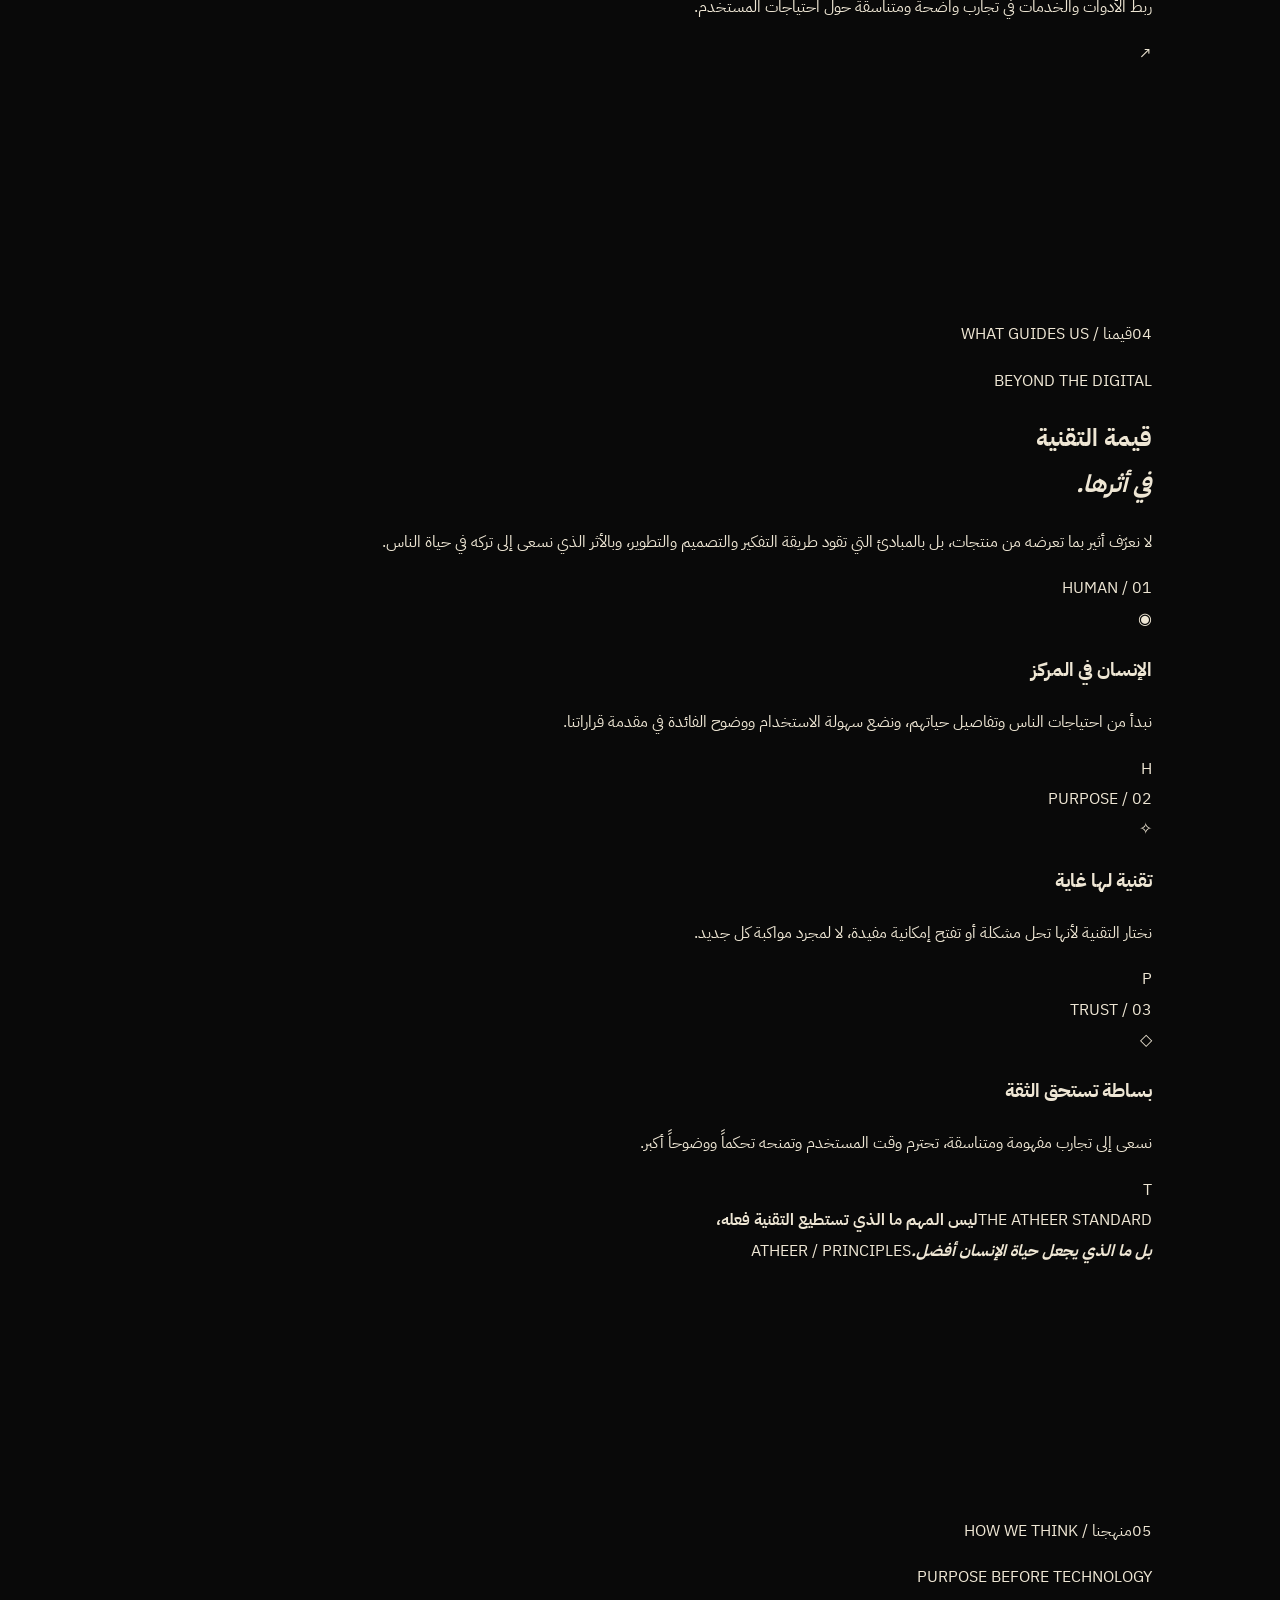
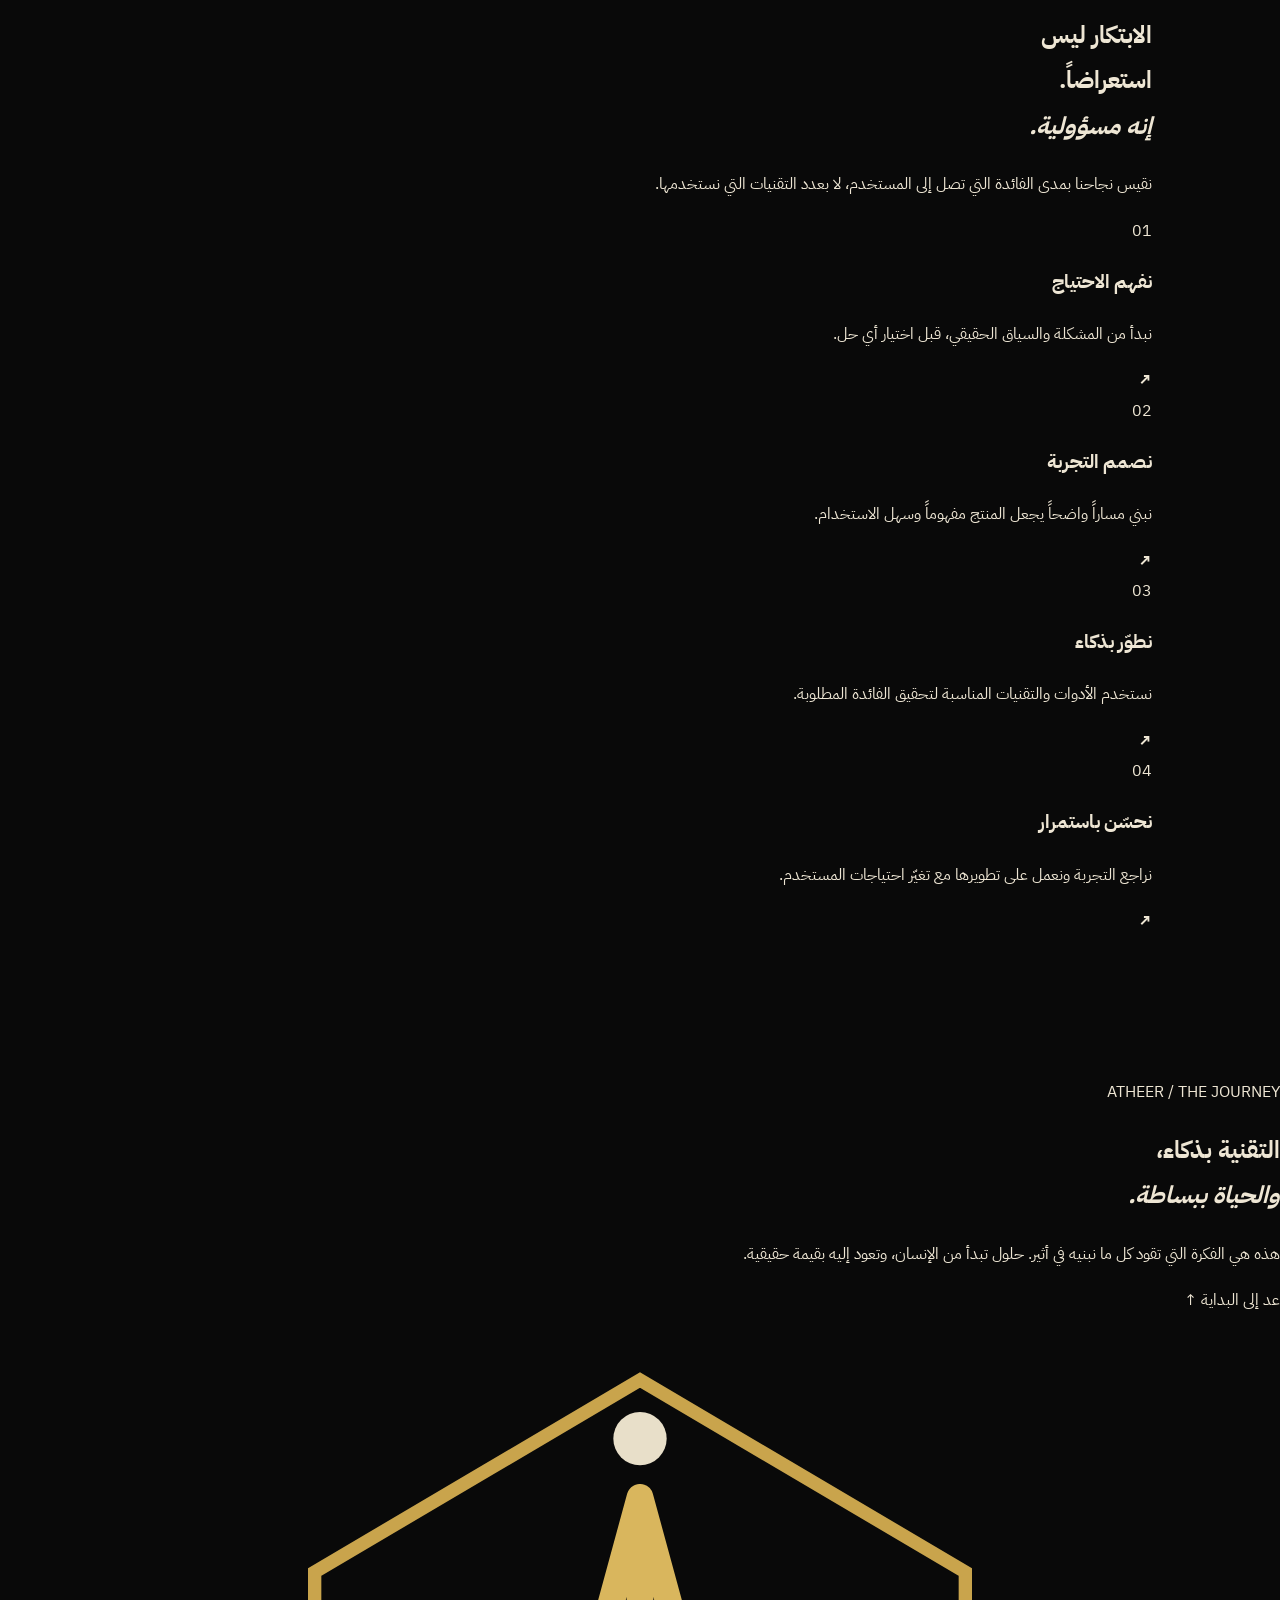
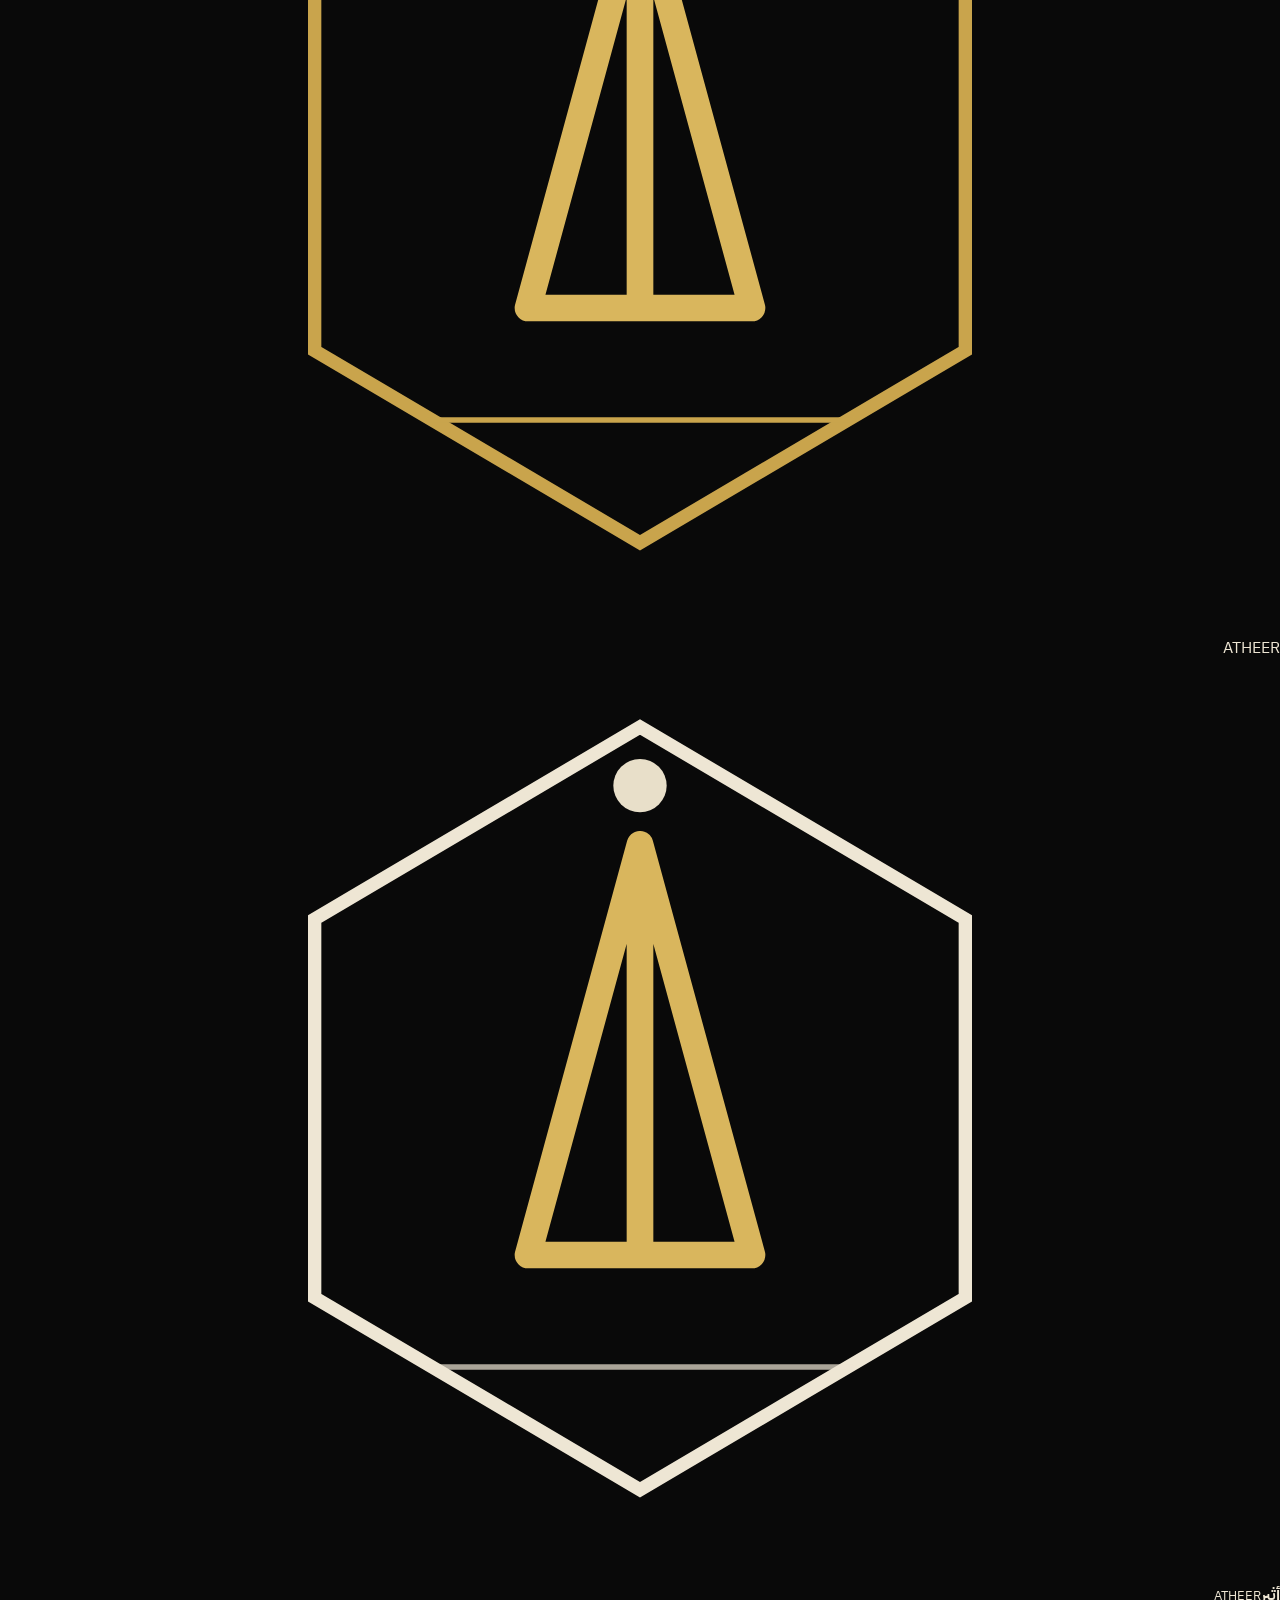
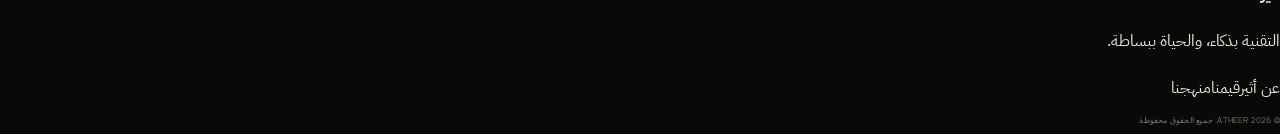
==== commit a9de8f10: "Add restrained ATHEER visual enhancement layer" ====
--- a/index.html
+++ b/index.html
@@ -1,151 +1,121 @@
 <!doctype html>
 <html lang="ar" dir="rtl">
 <head>
-  <meta charset="utf-8">
-  <meta name="viewport" content="width=device-width, initial-scale=1">
-  <meta name="theme-color" content="#090909">
-  <meta name="color-scheme" content="dark">
-  <meta name="robots" content="index,follow,max-image-preview:large">
-  <link rel="canonical" href="https://atheer-official.vercel.app/">
-  <link rel="icon" type="image/svg+xml" href="/atheer-mark.svg">
-  <meta name="description" content="أثير — شركة تقنية تبتكر حلولاً رقمية تجعل الحياة اليومية أكثر سهولة ووضوحاً. التقنية بذكاء، والحياة ببساطة.">
-  <meta property="og:type" content="website">
-  <meta property="og:locale" content="ar_AR">
-  <meta property="og:site_name" content="أثير | ATHEER">
-  <meta property="og:title" content="أثير | ATHEER">
-  <meta property="og:description" content="نحو تقنية أقرب إلى الإنسان، وأثر أبقى في تفاصيل الحياة.">
-  <meta name="twitter:card" content="summary">
-  <meta name="twitter:title" content="أثير | ATHEER">
-  <meta name="twitter:description" content="التقنية بذكاء، والحياة ببساطة.">
-  <script type="application/ld+json">{"@context":"https://schema.org","@type":"Organization","name":"أثير | ATHEER","url":"https://atheer-official.vercel.app/","description":"شركة تقنية تبتكر وتطور حلولاً رقمية مساعدة لتسهيل الحياة اليومية.","slogan":"التقنية بذكاء، والحياة ببساطة."}</script>
-  <title>أثير | ATHEER — التقنية بذكاء، والحياة ببساطة</title>
-  <link rel="preconnect" href="https://fonts.googleapis.com">
-  <link rel="preconnect" href="https://fonts.gstatic.com" crossorigin>
-  <link href="https://fonts.googleapis.com/css2?family=IBM+Plex+Sans+Arabic:wght@400;450;500;550;600;650;700&family=Manrope:wght@400;500;600;700;800&display=swap" rel="stylesheet">
-  <link rel="stylesheet" href="styles.css">
+<meta charset="utf-8">
+<meta name="viewport" content="width=device-width,initial-scale=1">
+<meta name="theme-color" content="#080808">
+<meta name="description" content="أثير — نبتكر تطبيقات ومنصات ذكية تجعل تفاصيل الحياة اليومية أبسط. التقنية بذكاء، والحياة ببساطة.">
+<meta property="og:title" content="أثير | ATHEER">
+<meta property="og:description" content="نبتكر التقنية لتكون أقرب إلى الإنسان وأكثر فائدة في حياته اليومية.">
+<meta property="og:type" content="website">
+<title>أثير | ATHEER — التقنية بذكاء، والحياة ببساطة</title>
+<link rel="preconnect" href="https://fonts.googleapis.com">
+<link rel="preconnect" href="https://fonts.gstatic.com" crossorigin>
+<link href="https://fonts.googleapis.com/css2?family=IBM+Plex+Sans+Arabic:wght@400;500;600;700&family=Manrope:wght@400;500;600;700;800&display=swap" rel="stylesheet">
+<link rel="stylesheet" href="styles.css">
 </head>
-<body>
-  <a class="skip-link" href="#main-content">تجاوز إلى المحتوى</a>
-  <div class="reading-line" aria-hidden="true"></div>
-  <header class="header" id="top">
-    <a class="identity" href="#top" aria-label="أثير، الصفحة الرئيسية">
-      <svg class="identity-symbol" viewBox="0 0 240 170" aria-hidden="true">
-        <path d="M120 12 181 48v71l-61 36-61-36V48z" fill="none" stroke="currentColor" stroke-width="2.5"/>
-        <path d="M120 34v77M99 111l21-77 21 77M99 111h42" fill="none" stroke="#D9B65D" stroke-width="5" stroke-linecap="round" stroke-linejoin="round"/>
-        <circle cx="120" cy="23" r="5" fill="#E8DFC9"/><path d="M80 132h80" fill="none" stroke="currentColor" opacity=".7"/>
-      </svg>
-      <span class="identity-name"><b>أثير</b><small>ATHEER</small></span>
-    </a>
-    <button class="menu-button" type="button" aria-label="فتح القائمة" aria-expanded="false" aria-controls="primary-nav"><span></span><span></span></button>
-    <nav class="navigation" id="primary-nav" aria-label="القائمة الرئيسية">
-      <a href="#about">عن أثير</a><a href="#vision">رؤيتنا</a><a href="#fields">ما نؤمن به</a><a href="#values">قيمنا</a><a href="#approach">منهجنا</a>
-    </nav>
-    <a class="header-link" href="#manifesto">اكتشف أثير <span>↙</span></a>
-  </header>
+<body class="atheer-enhanced">
+<div class="atheer-ambient-glow" aria-hidden="true"></div>
+<div class="scroll-progress" aria-hidden="true"></div>
+<header class="site-header" id="top">
+  <a class="brand" href="#top" aria-label="أثير، الصفحة الرئيسية">
+    <svg class="brand-mark" viewBox="0 0 240 170" aria-hidden="true"><path d="M120 12 181 48v71l-61 36-61-36V48z" fill="none" stroke="currentColor" stroke-width="2.5"/><path d="M120 34v77M99 111l21-77 21 77M99 111h42" fill="none" stroke="#D9B65D" stroke-width="5" stroke-linecap="round" stroke-linejoin="round"/><circle cx="120" cy="23" r="5" fill="#E8DFC9"/><path d="M80 132h80" fill="none" stroke="currentColor" opacity=".7"/></svg>
+    <span class="brand-name"><b>أثير</b><small>ATHEER</small></span>
+  </a>
+  <button class="menu-toggle" aria-label="فتح القائمة" aria-expanded="false"><span></span><span></span></button>
+  <nav class="main-nav" aria-label="القائمة الرئيسية">
+    <a href="#about">عن أثير</a><a href="#vision">رؤيتنا</a><a href="#domains">مجالاتنا</a><a href="#impact">قيمنا</a><a href="#method">منهجنا</a>
+  </nav>
+  <a class="nav-cta" href="#journey">اكتشف أثير <span>↗</span></a>
+</header>
 
-  <main id="main-content">
-    <section class="hero" aria-labelledby="hero-title">
-      <div class="hero-backdrop" aria-hidden="true"></div>
-      <div class="hero-index"><span>01</span><i></i><span>ATHEER / THE BIGGER PICTURE</span></div>
-      <div class="hero-content">
-        <p class="eyebrow"><span></span> شركة تقنية برؤية إنسانية</p>
-        <h1 id="hero-title">نُعيد التفكير<br>في دور التقنية.<br><em>لتصبح الحياة أبسط.</em></h1>
-        <p class="hero-description">نؤمن أن الابتكار الحقيقي لا يُقاس بمدى تعقيده، بل بما يضيفه إلى حياة الإنسان. من هذه الفكرة تبدأ أثير؛ رؤية تقنية تنطلق من الاحتياج، وتصنع قيمة تتجاوز الشاشة.</p>
-        <div class="hero-actions"><a class="primary-action" href="#about">تعرّف على أثير <span>←</span></a><a class="secondary-action" href="#vision">اكتشف رؤيتنا <span>↓</span></a></div>
-      </div>
-      <div class="hero-art" aria-hidden="true">
-        <div class="art-halo halo-one"></div><div class="art-halo halo-two"></div><div class="art-halo halo-three"></div>
-        <div class="art-cross cross-one"></div><div class="art-cross cross-two"></div>
-        <div class="art-emblem">
-          <svg viewBox="0 0 240 170">
-            <path d="M120 12 181 48v71l-61 36-61-36V48z" fill="none" stroke="#C9A44C" stroke-width="2"/>
-            <path d="M120 34v77M99 111l21-77 21 77M99 111h42" fill="none" stroke="#D9B65D" stroke-width="5" stroke-linecap="round" stroke-linejoin="round"/>
-            <circle cx="120" cy="23" r="5" fill="#E8DFC9"/><path d="M80 132h80" fill="none" stroke="#C9A44C"/>
-          </svg>
-          <span>ATHEER</span><small>TECHNOLOGY WITH PURPOSE</small>
-        </div>
-        <span class="art-coordinate coordinate-a">36° / 00°</span><span class="art-coordinate coordinate-b">IDEAS · PEOPLE · IMPACT</span>
-        <span class="art-point point-a"></span><span class="art-point point-b"></span><span class="art-point point-c"></span>
-      </div>
-      <div class="hero-foot"><span>التقنية بذكاء، والحياة ببساطة.</span><a href="#about" aria-label="انتقل إلى القسم التالي">مرّر لاكتشاف المزيد <b>↓</b></a></div>
-    </section>
+<main>
+<section class="hero" id="home">
+  <div class="hero-noise"></div><div class="hero-grid"></div><div class="hero-aura"></div>
+  <div class="hero-copy">
+    <div class="eyebrow"><span class="eyebrow-line"></span> ATHEER / DIGITAL INNOVATION</div>
+    <p class="hero-kicker">نحو تجربة يومية أكثر ذكاءً</p>
+    <h1>التقنية ليست<br>ما نُضيفه إلى الحياة.<br><em>بل ما يجعلها أسهل.</em></h1>
+    <p class="hero-lead">في أثير، نبتكر تطبيقات ومنصات ذكية تنطلق من احتياجات الإنسان، وتحول الأفكار التقنية إلى أدوات عملية تُسهّل تفاصيل الحياة اليومية.</p>
+    <div class="hero-actions"><a class="button button-gold" href="#impact">اكتشف نهجنا <span>←</span></a><a class="text-link" href="#about">تعرّف على أثير <span>↓</span></a></div>
+    <div class="hero-signature"><span class="signature-dot"></span> التقنية بذكاء، والحياة ببساطة.</div>
+  </div>
+  <div class="hero-visual" aria-label="الشعار الهندسي لأثير">
+    <div class="visual-orbit orbit-outer"></div><div class="visual-orbit orbit-middle"></div><div class="visual-orbit orbit-inner"></div>
+    <div class="visual-axis axis-one"></div><div class="visual-axis axis-two"></div>
+    <div class="visual-core">
+      <svg class="hero-mark" viewBox="0 0 240 170" aria-hidden="true"><path d="M120 12 181 48v71l-61 36-61-36V48z" fill="none" stroke="#C9A44C" stroke-width="2.5"/><path d="M120 34v77M99 111l21-77 21 77M99 111h42" fill="none" stroke="#D9B65D" stroke-width="5" stroke-linecap="round" stroke-linejoin="round"/><circle cx="120" cy="23" r="5" fill="#E8DFC9"/><path d="M80 132h80" fill="none" stroke="#C9A44C" opacity=".7"/></svg>
+      <span>ATHEER</span><small>INTELLIGENCE IN MOTION</small>
+    </div>
+    <span class="orbit-point point-one"></span><span class="orbit-point point-two"></span><span class="orbit-point point-three"></span>
+    <div class="visual-caption caption-top">IDEAS INTO IMPACT</div><div class="visual-caption caption-bottom">EST. INNOVATION · ATHEER</div>
+  </div>
+  <div class="hero-bottom"><span>01 — 05 <i></i> THE ATHEER VISION</span><a href="#about">مرّر لاكتشاف المزيد <b>↓</b></a></div>
+</section>
 
-    <div class="ticker" aria-label="فلسفة أثير"><div class="ticker-track"><span>PEOPLE FIRST</span><i>✳</i><span>THOUGHTFUL TECHNOLOGY</span><i>✳</i><span>SIMPLICITY BY DESIGN</span><i>✳</i><span>أثير</span><i>✳</i><span>PEOPLE FIRST</span><i>✳</i><span>THOUGHTFUL TECHNOLOGY</span><i>✳</i><span>SIMPLICITY BY DESIGN</span><i>✳</i><span>أثير</span><i>✳</i></div></div>
+<div class="brand-ribbon" aria-label="شعار أثير"><span>ATHEER</span><i>✳</i><span>TECHNOLOGY WITH PURPOSE</span><i>✳</i><span>أثير</span><i>✳</i><span>SIMPLER BY DESIGN</span></div>
 
-    <section class="section about" id="about">
-      <div class="section-meta"><span>01</span><i></i><p>من نحن <b>/ ABOUT ATHEER</b></p></div>
-      <div class="about-grid">
-        <div class="about-heading reveal"><p class="micro-label">A HUMAN-CENTRED TECHNOLOGY COMPANY</p><h2>التقنية تتطور.<br>والأهم أن <em>نتطور بها.</em></h2></div>
-        <div class="about-copy reveal"><p class="large-copy">أثير شركة تقنية تعمل على ابتكار وتطوير حلول رقمية مساعدة، تجعل تفاصيل الحياة اليومية أكثر سهولة ووضوحاً.</p><p>ننظر إلى التقنية باعتبارها وسيلة لتمكين الإنسان، لا غاية بحد ذاتها. لذلك نبدأ من الأسئلة الصحيحة: ما الذي يحتاجه الناس؟ ما الذي يمكن تبسيطه؟ وأين يمكن لفكرة جيدة أن تصنع فرقاً حقيقياً؟</p><p>من الإجابة عن هذه الأسئلة تتشكل رؤيتنا، وتتحدد اختياراتنا، ويبدأ عملنا.</p><a class="inline-link" href="#vision">الفكرة التي تقودنا <span>↙</span></a></div>
-      </div>
-      <div class="about-signature"><span>OUR BELIEF</span><p>أفضل تقنية هي التي تمنح الإنسان مساحة أكبر <em>لما يهمه.</em></p><span>ATHEER / 001</span></div>
-    </section>
+<section class="section about-section" id="about">
+  <div class="section-heading"><span class="section-index">01</span><span class="heading-rule"></span><span class="section-eyebrow">من نحن / ABOUT ATHEER</span></div>
+  <div class="about-layout">
+    <div class="about-title"><p class="overline">A DIFFERENT WAY TO THINK ABOUT TECHNOLOGY</p><h2>نحن لا نطوّر<br>تقنية أكثر.<br><em>نطوّر حياة أسهل.</em></h2></div>
+    <div class="about-copy"><p class="lead-copy">نؤمن أن أفضل ابتكار هو الذي تشعر بأثره، لا بتعقيده.</p><p>أثير شركة تقنية تعمل على ابتكار وتطوير تطبيقات ومنصات مساعدة للحياة اليومية. ننطلق من احتياج واضح، ونبني حوله تجربة رقمية تجمع بين الذكاء والسهولة والفائدة.</p><p>لا نستخدم التقنية لمجرد أنها متاحة؛ نختارها عندما تستطيع أن تجعل أمراً ما أكثر وضوحاً أو سرعة أو سهولة.</p><a class="underlined-link" href="#vision">ما الذي نؤمن به؟ <span>↙</span></a></div>
+  </div>
+  <div class="about-principle"><span>OUR PRINCIPLE</span><strong>الإنسان أولاً، <em>والتقنية في خدمته.</em></strong><span>ATHEER / 001</span></div>
+</section>
 
-    <section class="vision" id="vision">
-      <div class="vision-decoration" aria-hidden="true">A</div>
-      <div class="section section-inner">
-        <div class="section-meta"><span>02</span><i></i><p>اتجاهنا <b>/ OUR DIRECTION</b></p></div>
-        <div class="vision-top reveal"><div><p class="micro-label">A CLEARER WAY FORWARD</p><h2>نطمح إلى مستقبل<br><em>تكون فيه التقنية أقرب.</em></h2></div><p>مستقبل لا يحتاج فيه الإنسان إلى فهم تعقيد التقنية كي يستفيد منها؛ بل يجدها واضحة، نافعة، ومتناغمة مع حياته.</p></div>
-        <div class="vision-panels">
-          <article class="vision-panel reveal"><span class="panel-index">01 / VISION</span><div class="panel-symbol">◎</div><h3>رؤيتنا</h3><p>أن نساهم في بناء حياة يومية أكثر سهولة وذكاءً، عبر تقنية إنسانية قريبة من احتياجات الناس وتطلعاتهم.</p><span class="panel-ghost">V</span></article>
-          <article class="vision-panel vision-panel-main reveal"><span class="panel-index">02 / MISSION</span><div class="panel-symbol">✳</div><h3>رسالتنا</h3><p>ابتكار وتطوير حلول رقمية عملية، توظّف الإمكانات التقنية بوعي لتقديم تجارب بسيطة ومفيدة وموثوقة.</p><span class="panel-ghost">M</span></article>
-          <article class="vision-panel reveal"><span class="panel-index">03 / PROMISE</span><div class="panel-symbol">◇</div><h3>وعدنا</h3><p>أن تبقى قيمة الإنسان ووضوح الفائدة أساس كل فكرة نختار تطويرها وكل تجربة نسعى إلى تحسينها.</p><span class="panel-ghost">P</span></article>
-        </div>
-      </div>
-    </section>
+<section class="vision-section section" id="vision">
+  <div class="section-heading"><span class="section-index">02</span><span class="heading-rule"></span><span class="section-eyebrow">الرؤية والرسالة / OUR DIRECTION</span></div>
+  <div class="vision-intro"><div><p class="overline">A CLEAR PURPOSE</p><h2>نصنع فرقاً<br><em>في التفاصيل.</em></h2></div><p>كل ما نبنيه يبدأ من هدف واحد: أن تكون التقنية أقرب إلى الناس، وأن تكون فائدتها واضحة في حياتهم.</p></div>
+  <div class="direction-grid">
+    <article class="direction-card"><div class="direction-top"><span>01 / VISION</span><b>◎</b></div><h3>رؤيتنا</h3><p>أن تصبح التقنية امتداداً طبيعياً لحياة الإنسان؛ قريبة منه، مفهومة له، وتمنحه قدرة أكبر على إنجاز ما يهمه.</p><span class="card-watermark">V</span></article>
+    <article class="direction-card direction-featured"><div class="direction-top"><span>02 / MISSION</span><b>✳</b></div><h3>رسالتنا</h3><p>ابتكار وتطوير تطبيقات ومنصات رقمية مساعدة، توظّف التقنية بذكاء لتقديم حلول عملية وتجارب استخدام بسيطة وموثوقة.</p><span class="card-watermark">M</span></article>
+    <article class="direction-card"><div class="direction-top"><span>03 / PROMISE</span><b>◇</b></div><h3>وعدنا</h3><p>أن تبقى الفائدة الحقيقية معيارنا؛ نختار ما يخدم المستخدم، ونطوّر ما يستحق أن يكون جزءاً من يومه.</p><span class="card-watermark">P</span></article>
+  </div>
+</section>
 
-    <section class="section fields" id="fields">
-      <div class="section-meta"><span>03</span><i></i><p>ما نؤمن به <b>/ OUR PERSPECTIVE</b></p></div>
-      <div class="fields-intro reveal"><h2>لا نبدأ من التقنية.<br><em>نبدأ من الإنسان.</em></h2><p>نرى فرص الابتكار في المساحات التي تلتقي فيها الاحتياجات اليومية مع الإمكانات الرقمية. وما يوجّهنا ليس اسم المجال، بل قيمة الحل وأثره.</p></div>
-      <div class="field-list">
-        <article class="field-row reveal"><span class="field-no">01</span><div class="field-icon">✳</div><div class="field-body"><h3>تسهيل الحياة اليومية</h3><p>تقليل التعقيد، تنظيم التفاصيل، وتوفير وقت وجهد المستخدم.</p></div><span class="field-mark">↗</span></article>
-        <article class="field-row reveal"><span class="field-no">02</span><div class="field-icon">⌘</div><div class="field-body"><h3>تجارب أكثر ذكاءً</h3><p>توظيف التقنيات الحديثة لتقديم مساعدة مفهومة وملائمة للسياق.</p></div><span class="field-mark">↗</span></article>
-        <article class="field-row reveal"><span class="field-no">03</span><div class="field-icon">▤</div><div class="field-body"><h3>تمكين التعلّم والإنتاجية</h3><p>دعم الأفراد في التعلّم والتخطيط وإنجاز ما يهمهم بثقة.</p></div><span class="field-mark">↗</span></article>
-        <article class="field-row reveal"><span class="field-no">04</span><div class="field-icon">⌁</div><div class="field-body"><h3>ترابط التجربة الرقمية</h3><p>جعل الأدوات والخدمات أكثر انسجاماً ووضوحاً في الاستخدام.</p></div><span class="field-mark">↗</span></article>
-      </div>
-      <p class="fields-note"><span>NOTE / 04</span> هذه مبادئ توجّه تفكيرنا، وليست قائمة منتجات أو خدمات.</p>
-    </section>
+<section class="domains-section section" id="domains">
+  <div class="section-heading"><span class="section-index">03</span><span class="heading-rule"></span><span class="section-eyebrow">ماذا نبني؟ / WHAT WE CREATE</span></div>
+  <div class="domains-heading"><h2>من احتياجٍ حقيقي<br>إلى <em>حلّ ذكي.</em></h2><p>نطوّر منتجات رقمية في المجالات التي تستطيع فيها التقنية أن تصنع فرقاً عملياً وملموساً.</p></div>
+  <div class="domain-list">
+    <article class="domain-row"><span class="domain-number">01</span><div class="domain-symbol">✳</div><div class="domain-text"><h3>التطبيقات الذكية</h3><p>أدوات عملية لتنظيم المهام وتبسيط الأعمال والتفاصيل اليومية.</p></div><span class="domain-arrow">↗</span></article>
+    <article class="domain-row"><span class="domain-number">02</span><div class="domain-symbol">⌘</div><div class="domain-text"><h3>المساعدات الرقمية</h3><p>تجارب تفاعلية توظّف الذكاء الاصطناعي لتقديم دعم أكثر فهماً وسهولة.</p></div><span class="domain-arrow">↗</span></article>
+    <article class="domain-row"><span class="domain-number">03</span><div class="domain-symbol">▤</div><div class="domain-text"><h3>منصات الإنتاجية والتعلّم</h3><p>حلول رقمية تساعد الأفراد على التعلّم والتخطيط ومتابعة أهدافهم.</p></div><span class="domain-arrow">↗</span></article>
+    <article class="domain-row"><span class="domain-number">04</span><div class="domain-symbol">⌁</div><div class="domain-text"><h3>التجارب الرقمية المتكاملة</h3><p>ربط الأدوات والخدمات في تجارب واضحة ومتناسقة حول احتياجات المستخدم.</p></div><span class="domain-arrow">↗</span></article>
+  </div>
+</section>
 
-    <section class="values" id="values">
-      <div class="section section-inner">
-        <div class="section-meta"><span>04</span><i></i><p>قيمنا <b>/ WHAT GUIDES US</b></p></div>
-        <div class="values-heading reveal"><div><p class="micro-label">THE ATHEER STANDARD</p><h2>ما نصنعه يبدأ<br><em>بما نؤمن به.</em></h2></div><p>القيم ليست كلمات على صفحة؛ إنها معايير نعود إليها عند التفكير والاختيار والتصميم والتطوير.</p></div>
-        <div class="values-grid">
-          <article class="value-card value-card-primary reveal"><span>01 / HUMAN</span><div class="value-glyph">◉</div><h3>الإنسان أولاً</h3><p>نحترم وقت المستخدم واحتياجاته، ونضع سهولة الوصول والفهم في صميم التجربة.</p><b>H</b></article>
-          <article class="value-card reveal"><span>02 / PURPOSE</span><div class="value-glyph">✧</div><h3>غاية قبل التقنية</h3><p>لا نطارد كل جديد؛ نختار ما يضيف فائدة حقيقية ويستحق أن يكون جزءاً من الحياة.</p><b>P</b></article>
-          <article class="value-card reveal"><span>03 / CLARITY</span><div class="value-glyph">◇</div><h3>وضوح بلا تعقيد</h3><p>نؤمن أن التجربة الجيدة تُفهم بسهولة، وتمنح المستخدم شعوراً بالثقة والتحكم.</p><b>C</b></article>
-          <article class="value-card reveal"><span>04 / RESPONSIBILITY</span><div class="value-glyph">⌖</div><h3>مسؤولية في الابتكار</h3><p>نتعامل مع التقنية بوعي، ونضع أثر قراراتنا وجودة ما نقدمه ضمن أولوياتنا.</p><b>R</b></article>
-        </div>
-      </div>
-    </section>
+<section class="impact-section section" id="impact">
+  <div class="section-heading"><span class="section-index">04</span><span class="heading-rule"></span><span class="section-eyebrow">قيمنا / WHAT GUIDES US</span></div>
+  <div class="impact-heading">
+    <div><p class="overline">BEYOND THE DIGITAL</p><h2>قيمة التقنية<br><em>في أثرها.</em></h2></div>
+    <p>لا نعرّف أثير بما تعرضه من منتجات، بل بالمبادئ التي تقود طريقة التفكير والتصميم والتطوير، وبالأثر الذي نسعى إلى تركه في حياة الناس.</p>
+  </div>
+  <div class="impact-grid">
+    <article class="impact-card impact-card-featured"><span class="impact-number">01 / HUMAN</span><div class="impact-icon">◉</div><h3>الإنسان في المركز</h3><p>نبدأ من احتياجات الناس وتفاصيل حياتهم، ونضع سهولة الاستخدام ووضوح الفائدة في مقدمة قراراتنا.</p><span class="impact-watermark">H</span></article>
+    <article class="impact-card"><span class="impact-number">02 / PURPOSE</span><div class="impact-icon">✧</div><h3>تقنية لها غاية</h3><p>نختار التقنية لأنها تحل مشكلة أو تفتح إمكانية مفيدة، لا لمجرد مواكبة كل جديد.</p><span class="impact-watermark">P</span></article>
+    <article class="impact-card"><span class="impact-number">03 / TRUST</span><div class="impact-icon">◇</div><h3>بساطة تستحق الثقة</h3><p>نسعى إلى تجارب مفهومة ومتناسقة، تحترم وقت المستخدم وتمنحه تحكماً ووضوحاً أكبر.</p><span class="impact-watermark">T</span></article>
+  </div>
+  <div class="impact-statement"><span>THE ATHEER STANDARD</span><strong>ليس المهم ما الذي تستطيع التقنية فعله،<br><em>بل ما الذي يجعل حياة الإنسان أفضل.</em></strong><span>ATHEER / PRINCIPLES</span></div>
+</section>
 
-    <section class="section approach" id="approach">
-      <div class="section-meta"><span>05</span><i></i><p>منهجنا <b>/ HOW WE THINK</b></p></div>
-      <div class="approach-grid">
-        <div class="approach-heading reveal"><p class="micro-label">PURPOSE BEFORE PROCESS</p><h2>من الفكرة<br>إلى الأثر.<br><em>بخطوات واعية.</em></h2><p>نؤمن أن الابتكار الجيد لا يحدث بالمصادفة؛ بل يبدأ بفهم عميق، ويمر باختيارات مدروسة، ويتحسن بالاستماع والتطوير المستمر.</p></div>
-        <div class="approach-steps">
-          <article class="approach-step reveal"><span>01</span><div><h3>نصغي ونفهم</h3><p>نستكشف الاحتياج والسياق قبل أن نفكر في الحل.</p></div><b>↗</b></article>
-          <article class="approach-step reveal"><span>02</span><div><h3>نحدد الغاية</h3><p>نحوّل الفكرة إلى هدف واضح يمكن أن يلمس المستخدم قيمته.</p></div><b>↗</b></article>
-          <article class="approach-step reveal"><span>03</span><div><h3>نبني بعناية</h3><p>نختار الأدوات المناسبة ونصمم تجربة تضع الوضوح أولاً.</p></div><b>↗</b></article>
-          <article class="approach-step reveal"><span>04</span><div><h3>نتعلم ونحسّن</h3><p>نراجع ما نقدمه ونطوره باستمرار وفق ما نتعلمه من الاستخدام.</p></div><b>↗</b></article>
-        </div>
-      </div>
-    </section>
+<section class="method-section section" id="method">
+  <div class="section-heading"><span class="section-index">05</span><span class="heading-rule"></span><span class="section-eyebrow">منهجنا / HOW WE THINK</span></div>
+  <div class="method-layout"><div class="method-heading"><p class="overline">PURPOSE BEFORE TECHNOLOGY</p><h2>الابتكار ليس<br>استعراضاً.<br><em>إنه مسؤولية.</em></h2><p>نقيس نجاحنا بمدى الفائدة التي تصل إلى المستخدم، لا بعدد التقنيات التي نستخدمها.</p></div>
+    <div class="method-steps">
+      <article><span>01</span><div><h3>نفهم الاحتياج</h3><p>نبدأ من المشكلة والسياق الحقيقي، قبل اختيار أي حل.</p></div><b>↗</b></article>
+      <article><span>02</span><div><h3>نصمم التجربة</h3><p>نبني مساراً واضحاً يجعل المنتج مفهوماً وسهل الاستخدام.</p></div><b>↗</b></article>
+      <article><span>03</span><div><h3>نطوّر بذكاء</h3><p>نستخدم الأدوات والتقنيات المناسبة لتحقيق الفائدة المطلوبة.</p></div><b>↗</b></article>
+      <article><span>04</span><div><h3>نحسّن باستمرار</h3><p>نراجع التجربة ونعمل على تطويرها مع تغيّر احتياجات المستخدم.</p></div><b>↗</b></article>
+    </div>
+  </div>
+</section>
 
-    <section class="manifesto" id="manifesto">
-      <div class="manifesto-grid" aria-hidden="true"></div>
-      <div class="manifesto-content reveal"><p class="micro-label">THIS IS ATHEER</p><h2>التقنية بذكاء،<br><em>والحياة ببساطة.</em></h2><p>نؤمن بمستقبل تكون فيه التقنية أكثر إنسانية، والفائدة أكثر وضوحاً، والتجربة أبسط مما نتوقع.</p><a class="primary-action" href="#top">عد إلى البداية <span>↑</span></a></div>
-      <div class="manifesto-seal" aria-hidden="true"><svg viewBox="0 0 240 170"><path d="M120 12 181 48v71l-61 36-61-36V48z" fill="none" stroke="#C9A44C" stroke-width="2.5"/><path d="M120 34v77M99 111l21-77 21 77M99 111h42" fill="none" stroke="#D9B65D" stroke-width="5" stroke-linecap="round" stroke-linejoin="round"/><circle cx="120" cy="23" r="5" fill="#E8DFC9"/><path d="M80 132h80" fill="none" stroke="#C9A44C"/></svg><span>ATHEER</span></div>
-    </section>
-  </main>
-
-  <button class="back-top" type="button" aria-label="العودة إلى أعلى الصفحة" title="العودة إلى الأعلى">↑</button>
-  <footer class="footer">
-    <a class="identity footer-identity" href="#top"><svg class="identity-symbol" viewBox="0 0 240 170" aria-hidden="true"><path d="M120 12 181 48v71l-61 36-61-36V48z" fill="none" stroke="currentColor" stroke-width="2.5"/><path d="M120 34v77M99 111l21-77 21 77M99 111h42" fill="none" stroke="#D9B65D" stroke-width="5" stroke-linecap="round" stroke-linejoin="round"/><circle cx="120" cy="23" r="5" fill="#E8DFC9"/><path d="M80 132h80" fill="none" stroke="currentColor" opacity=".7"/></svg><span class="identity-name"><b>أثير</b><small>ATHEER</small></span></a>
-    <p>التقنية بذكاء، والحياة ببساطة.</p>
-    <nav aria-label="روابط التذييل"><a href="#about">عن أثير</a><a href="#values">قيمنا</a><a href="#approach">منهجنا</a></nav>
-    <span class="copyright">© <span id="year"></span> ATHEER. جميع الحقوق محفوظة.</span>
-  </footer>
-  <script src="script.js"></script>
-</body>
-</html>+<section class="journey-section" id="journey">
+  <div class="journey-pattern"></div><div class="journey-content"><p class="overline">ATHEER / THE JOURNEY</p><h2>التقنية بذكاء،<br><em>والحياة ببساطة.</em></h2><p>هذه هي الفكرة التي تقود كل ما نبنيه في أثير. حلول تبدأ من الإنسان، وتعود إليه بقيمة حقيقية.</p><a class="button button-gold" href="#top">عد إلى البداية <span>↑</span></a></div>
+  <div class="journey-seal"><svg viewBox="0 0 240 170" aria-hidden="true"><path d="M120 12 181 48v71l-61 36-61-36V48z" fill="none" stroke="#C9A44C" stroke-width="2.5"/><path d="M120 34v77M99 111l21-77 21 77M99 111h42" fill="none" stroke="#D9B65D" stroke-width="5" stroke-linecap="round" stroke-linejoin="round"/><circle cx="120" cy="23" r="5" fill="#E8DFC9"/><path d="M80 132h80" fill="none" stroke="#C9A44C"/></svg><span>ATHEER</span></div>
+</section>
+</main>
+<footer class="site-footer"><a class="footer-brand" href="#top"><svg class="brand-mark" viewBox="0 0 240 170" aria-hidden="true"><path d="M120 12 181 48v71l-61 36-61-36V48z" fill="none" stroke="currentColor" stroke-width="2.5"/><path d="M120 34v77M99 111l21-77 21 77M99 111h42" fill="none" stroke="#D9B65D" stroke-width="5" stroke-linecap="round" stroke-linejoin="round"/><circle cx="120" cy="23" r="5" fill="#E8DFC9"/><path d="M80 132h80" fill="none" stroke="currentColor" opacity=".7"/></svg><span><b>أثير</b><small>ATHEER</small></span></a><p>التقنية بذكاء، والحياة ببساطة.</p><nav aria-label="روابط سفلية"><a href="#about">عن أثير</a><a href="#impact">قيمنا</a><a href="#method">منهجنا</a></nav><span class="copyright">© <span id="year"></span> ATHEER. جميع الحقوق محفوظة.</span></footer>
+<script src="script.js"></script>
+</body></html>
--- a/styles.css
+++ b/styles.css
@@ -3,6 +3,9 @@
   --black:#090909;--black-2:#0d0d0b;--panel:#13120f;--gold:#c9a44c;--gold-2:#e2c777;--ivory:#eee6d4;--muted:#aaa18f;--dim:#716a5c;--line:rgba(201,164,76,.2);--font:"IBM Plex Sans Arabic",sans-serif;
 }
 *{box-sizing:border-box}
+:focus-visible{outline:2px solid var(--gold-2);outline-offset:4px}
+.skip-link{position:fixed;z-index:120;top:12px;right:12px;padding:10px 16px;background:var(--gold-2);color:#090909;font-size:12px;transform:translateY(-160%);transition:transform .2s}
+.skip-link:focus{transform:translateY(0)}
 html{scroll-behavior:smooth;scroll-padding-top:92px}
 body{margin:0;background:var(--black);color:var(--ivory);font-family:var(--font);line-height:1.9;overflow-x:hidden}
 a{color:inherit;text-decoration:none}
@@ -41,22 +44,24 @@
 .hero-actions{display:flex;align-items:center;gap:30px}
 .primary-action{min-height:48px;padding:0 19px;display:inline-flex;align-items:center;justify-content:center;gap:28px;background:linear-gradient(115deg,#e1c477,#b18a36);color:#11100c;font-size:12px;font-weight:650;box-shadow:0 10px 35px rgba(201,164,76,.13);transition:transform .25s,box-shadow .25s}
 .primary-action:hover{transform:translateY(-3px);box-shadow:0 14px 40px rgba(201,164,76,.24)}
+.primary-action:focus-visible,.header-link:focus-visible,.inline-link:focus-visible{outline-offset:5px}
 .primary-action span{font-size:17px}
 .secondary-action{font-size:11px;color:#c6bba5;transition:color .25s}
 .secondary-action:hover{color:var(--gold-2)}
 .secondary-action span{margin-right:12px;color:var(--gold)}
-.hero-art{position:absolute;z-index:2;right:55%;top:50%;width:min(43vw,590px);aspect-ratio:1;transform:translate(50%,-47%);display:grid;place-items:center}
+.hero-art{position:absolute;z-index:2;right:55%;top:50%;width:min(43vw,590px);aspect-ratio:1;transform:translate(50%,-47%);translate:var(--pointer-x,0px) var(--pointer-y,0px);display:grid;place-items:center;transition:translate .35s ease}
 .art-halo{position:absolute;border:1px solid rgba(201,164,76,.16);border-radius:50%}
 .halo-one{inset:4%;box-shadow:0 0 0 28px rgba(201,164,76,.018),0 0 0 74px rgba(201,164,76,.012)}
 .halo-two{inset:15%;border-style:dashed;opacity:.65;animation:orbit 90s linear infinite}
+.halo-two:after{content:"";position:absolute;top:9%;left:18%;width:8px;height:8px;border-radius:50%;background:var(--gold-2);box-shadow:0 0 20px var(--gold)}
 .halo-three{inset:27%;border-color:rgba(232,223,201,.13);box-shadow:0 0 65px rgba(201,164,76,.09),inset 0 0 50px rgba(201,164,76,.04)}
 .art-cross{position:absolute;background:rgba(201,164,76,.15)}
 .cross-one{height:1px;width:100%;transform:rotate(34deg)}
 .cross-two{height:100%;width:1px;transform:rotate(34deg)}
-.art-emblem{position:relative;width:46%;aspect-ratio:1;border:1px solid rgba(201,164,76,.36);border-radius:50%;display:flex;flex-direction:column;align-items:center;justify-content:center;background:radial-gradient(circle at 45% 35%,rgba(201,164,76,.14),rgba(9,9,9,.84) 68%);box-shadow:0 0 75px rgba(201,164,76,.1),inset 0 0 35px rgba(201,164,76,.08);backdrop-filter:blur(10px)}
+.art-emblem{position:relative;width:46%;aspect-ratio:1;border:1px solid rgba(201,164,76,.42);border-radius:50%;display:flex;flex-direction:column;align-items:center;justify-content:center;background:radial-gradient(circle at 35% 25%,rgba(232,223,201,.09),transparent 28%),radial-gradient(circle at 45% 35%,rgba(201,164,76,.18),rgba(9,9,9,.88) 68%);box-shadow:0 0 95px rgba(201,164,76,.15),inset 0 0 45px rgba(201,164,76,.11),inset 0 1px 0 #ffffff20;backdrop-filter:blur(16px);transform:perspective(900px) rotateY(-8deg) rotateX(4deg)}
 .art-emblem:before,.art-emblem:after{content:"";position:absolute;inset:9%;border:1px solid rgba(201,164,76,.12);border-radius:50%}
 .art-emblem:after{inset:-10%;border-style:dashed;opacity:.5}
-.art-emblem svg{width:54%;height:auto}
+.art-emblem svg{width:54%;height:auto;filter:drop-shadow(0 0 12px rgba(201,164,76,.24))}
 .art-emblem>span{font:10px Manrope,sans-serif;letter-spacing:5px;color:var(--gold-2);margin-top:2px}
 .art-emblem small{font:6px Manrope,sans-serif;letter-spacing:1.7px;color:#988b6b;margin-top:7px}
 .art-coordinate{position:absolute;font:7px Manrope,sans-serif;letter-spacing:1.6px;color:#8c7d5c}
@@ -95,7 +100,7 @@
 .vision-top>p,.values-heading>p{max-width:360px;color:var(--muted);font-size:13px;line-height:2.3;margin:0 0 10px}
 .vision-panels{display:grid;grid-template-columns:repeat(3,1fr);gap:14px}
 .vision-panel{position:relative;min-height:320px;overflow:hidden;padding:25px 25px 30px;border:1px solid rgba(201,164,76,.18);background:linear-gradient(145deg,rgba(255,255,255,.035),rgba(0,0,0,.12));transition:transform .3s,border-color .3s}
-.vision-panel:hover{transform:translateY(-5px);border-color:rgba(201,164,76,.48)}
+.vision-panel:hover{transform:translateY(-5px);border-color:rgba(201,164,76,.48);box-shadow:0 18px 50px #0004}
 .vision-panel-main{background:linear-gradient(145deg,rgba(201,164,76,.15),rgba(8,8,8,.2));border-color:rgba(201,164,76,.4)}
 .panel-index,.value-card>span{font:8px Manrope,sans-serif;letter-spacing:1.6px;color:#a18d5c}
 .panel-symbol,.value-glyph{width:49px;height:49px;margin-top:36px;display:grid;place-items:center;border:1px solid rgba(232,223,201,.28);border-radius:16px;color:#f4e8c9;font-size:23px;background:radial-gradient(circle at 25% 15%,rgba(255,255,255,.45),transparent 32%),linear-gradient(140deg,rgba(255,255,255,.14),rgba(97,153,160,.11),rgba(201,164,76,.12));backdrop-filter:blur(13px);box-shadow:inset 1px 1px 1px #ffffff55,0 8px 22px #0005}
@@ -120,7 +125,7 @@
 .values-heading{margin-bottom:52px}
 .values-grid{display:grid;grid-template-columns:repeat(4,1fr);gap:12px}
 .value-card{position:relative;min-height:300px;overflow:hidden;padding:23px 20px;border:1px solid rgba(201,164,76,.18);background:linear-gradient(150deg,rgba(255,255,255,.025),rgba(0,0,0,.25));transition:transform .3s,border-color .3s}
-.value-card:hover{transform:translateY(-5px);border-color:rgba(201,164,76,.48)}
+.value-card:hover{transform:translateY(-5px);border-color:rgba(201,164,76,.48);box-shadow:0 18px 50px #0004}
 .value-card-primary{background:linear-gradient(145deg,rgba(201,164,76,.14),rgba(0,0,0,.24));border-color:rgba(201,164,76,.36)}
 .value-glyph{margin-top:28px;width:46px;height:46px;border-radius:15px}
 .value-card h3{font-size:17px}
@@ -151,8 +156,13 @@
 .footer nav{display:flex;gap:22px;font-size:10px;color:#a99e89}
 .footer nav a:hover{color:var(--gold-2)}
 .copyright{font:8px Manrope,sans-serif;color:#817763;letter-spacing:.2px}
-.reveal{opacity:0;transform:translateY(24px);transition:opacity .75s ease,transform .75s ease}
-.reveal.visible{opacity:1;transform:none}
+.reveal{opacity:1;transform:none}
+.js .reveal{opacity:0;transform:translateY(24px);transition:opacity .75s ease,transform .75s ease}
+.js .reveal.visible{opacity:1;transform:none}
+.back-top{position:fixed;z-index:45;left:26px;bottom:25px;width:43px;height:43px;border:1px solid rgba(201,164,76,.38);border-radius:50%;background:rgba(12,11,9,.82);backdrop-filter:blur(12px);color:var(--gold-2);font-size:19px;cursor:pointer;opacity:0;visibility:hidden;transform:translateY(10px);transition:opacity .25s,transform .25s,visibility .25s,border-color .25s}
+.back-top.visible{opacity:1;visibility:visible;transform:none}
+.back-top:hover{border-color:var(--gold-2);background:rgba(201,164,76,.12)}
+@media(hover:hover) and (pointer:fine){.primary-action,.header-link{position:relative;overflow:hidden}.primary-action:after,.header-link:after{content:"";position:absolute;top:-120%;bottom:-120%;left:-45%;width:25%;transform:rotate(24deg);background:linear-gradient(90deg,transparent,#ffffff65,transparent);transition:left .7s}.primary-action:hover:after,.header-link:hover:after{left:130%}}
 @keyframes orbit{to{transform:rotate(360deg)}}
 @keyframes ticker{to{transform:translateX(50%)}}
 @media(max-width:1050px){
@@ -205,6 +215,7 @@
   .approach-step{grid-template-columns:28px 1fr 14px;gap:12px}
   .approach-step h3{font-size:15px}.approach-step p{font-size:10px}
   .manifesto{min-height:520px;padding:85px 8vw}
+  .back-top{left:14px;bottom:14px;width:39px;height:39px}
   .manifesto h2{font-size:clamp(48px,11vw,67px)}
   .manifesto-content>p:not(.micro-label){font-size:11px}
   .manifesto-seal{left:4%;bottom:14px}.manifesto-seal svg{width:40px}
@@ -222,5 +233,7 @@
 }
 @media(prefers-reduced-motion:reduce){
   *,*::before,*::after{scroll-behavior:auto!important;animation-duration:.01ms!important;animation-iteration-count:1!important;transition-duration:.01ms!important}
-  .reveal{opacity:1;transform:none}
+  .reveal,.js .reveal{opacity:1;transform:none}
+  .hero-art{translate:0 0}
+  .back-top{transition:none}
 }
